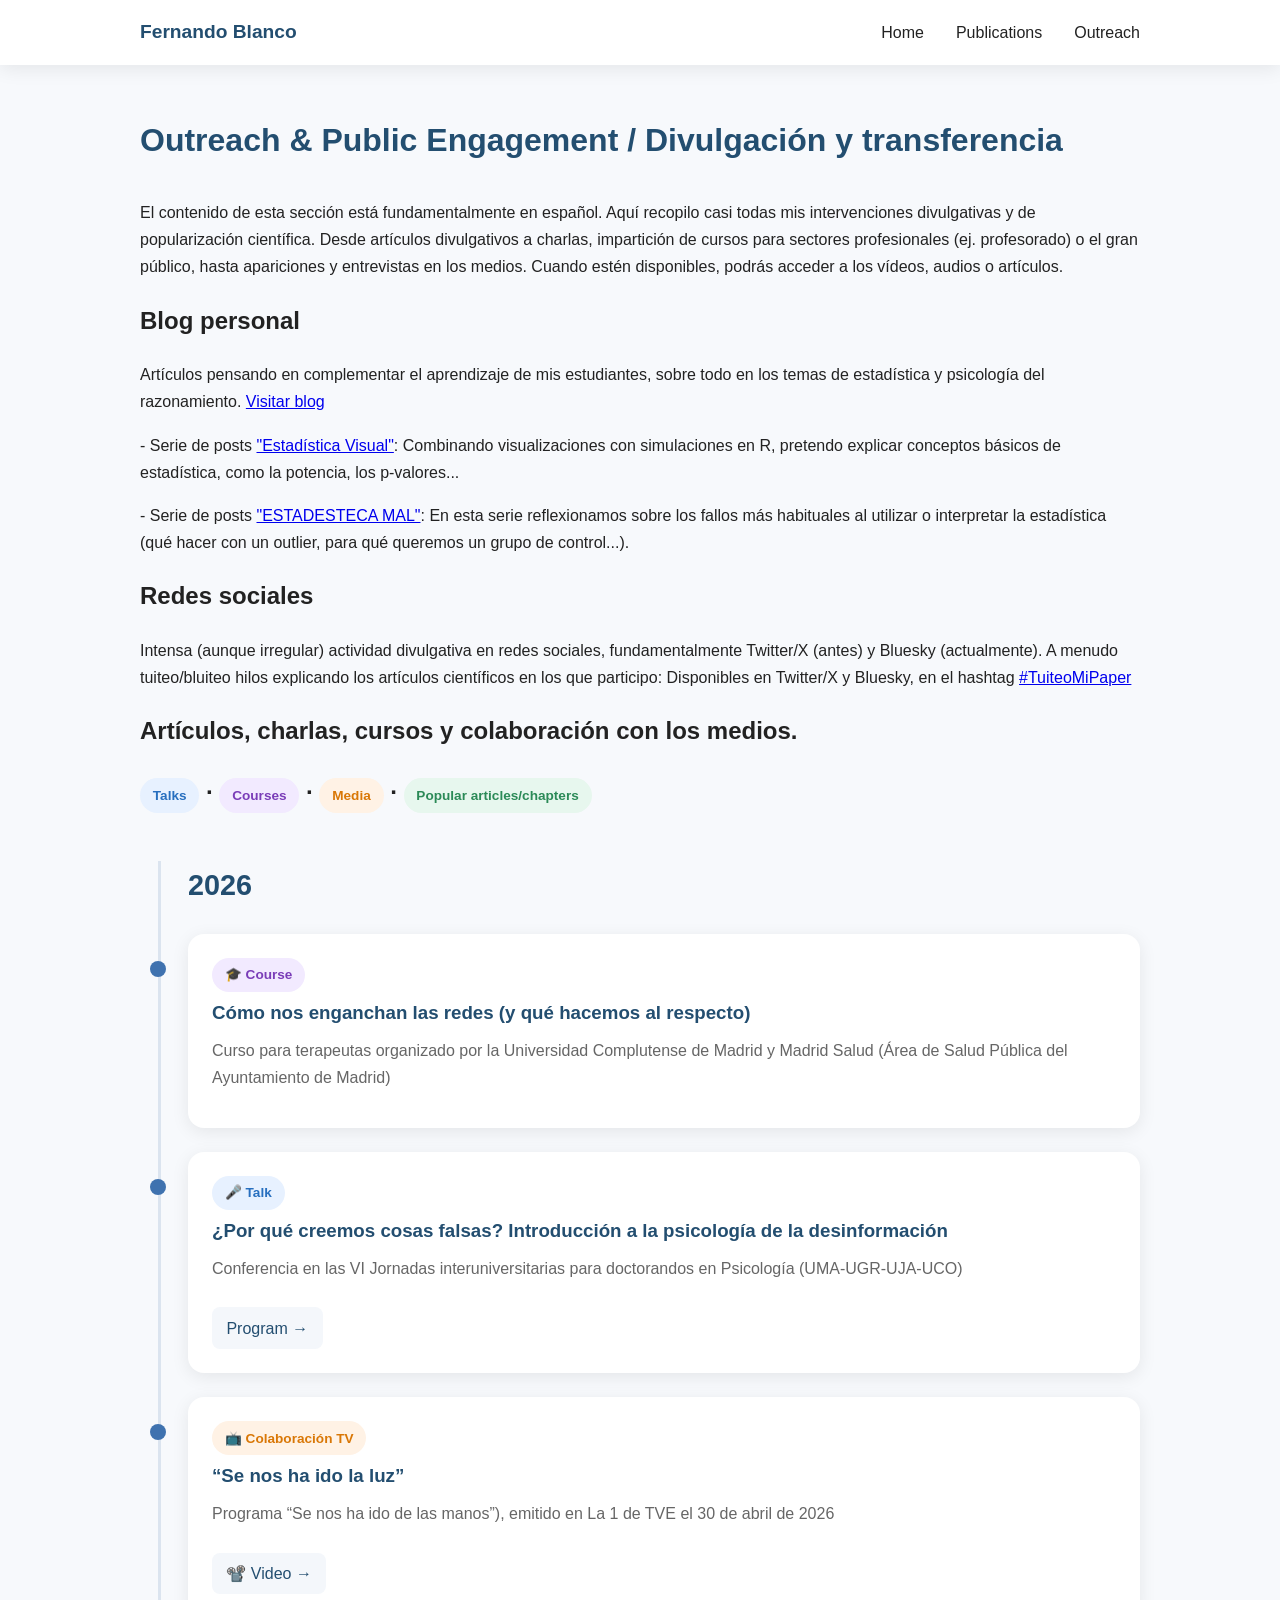
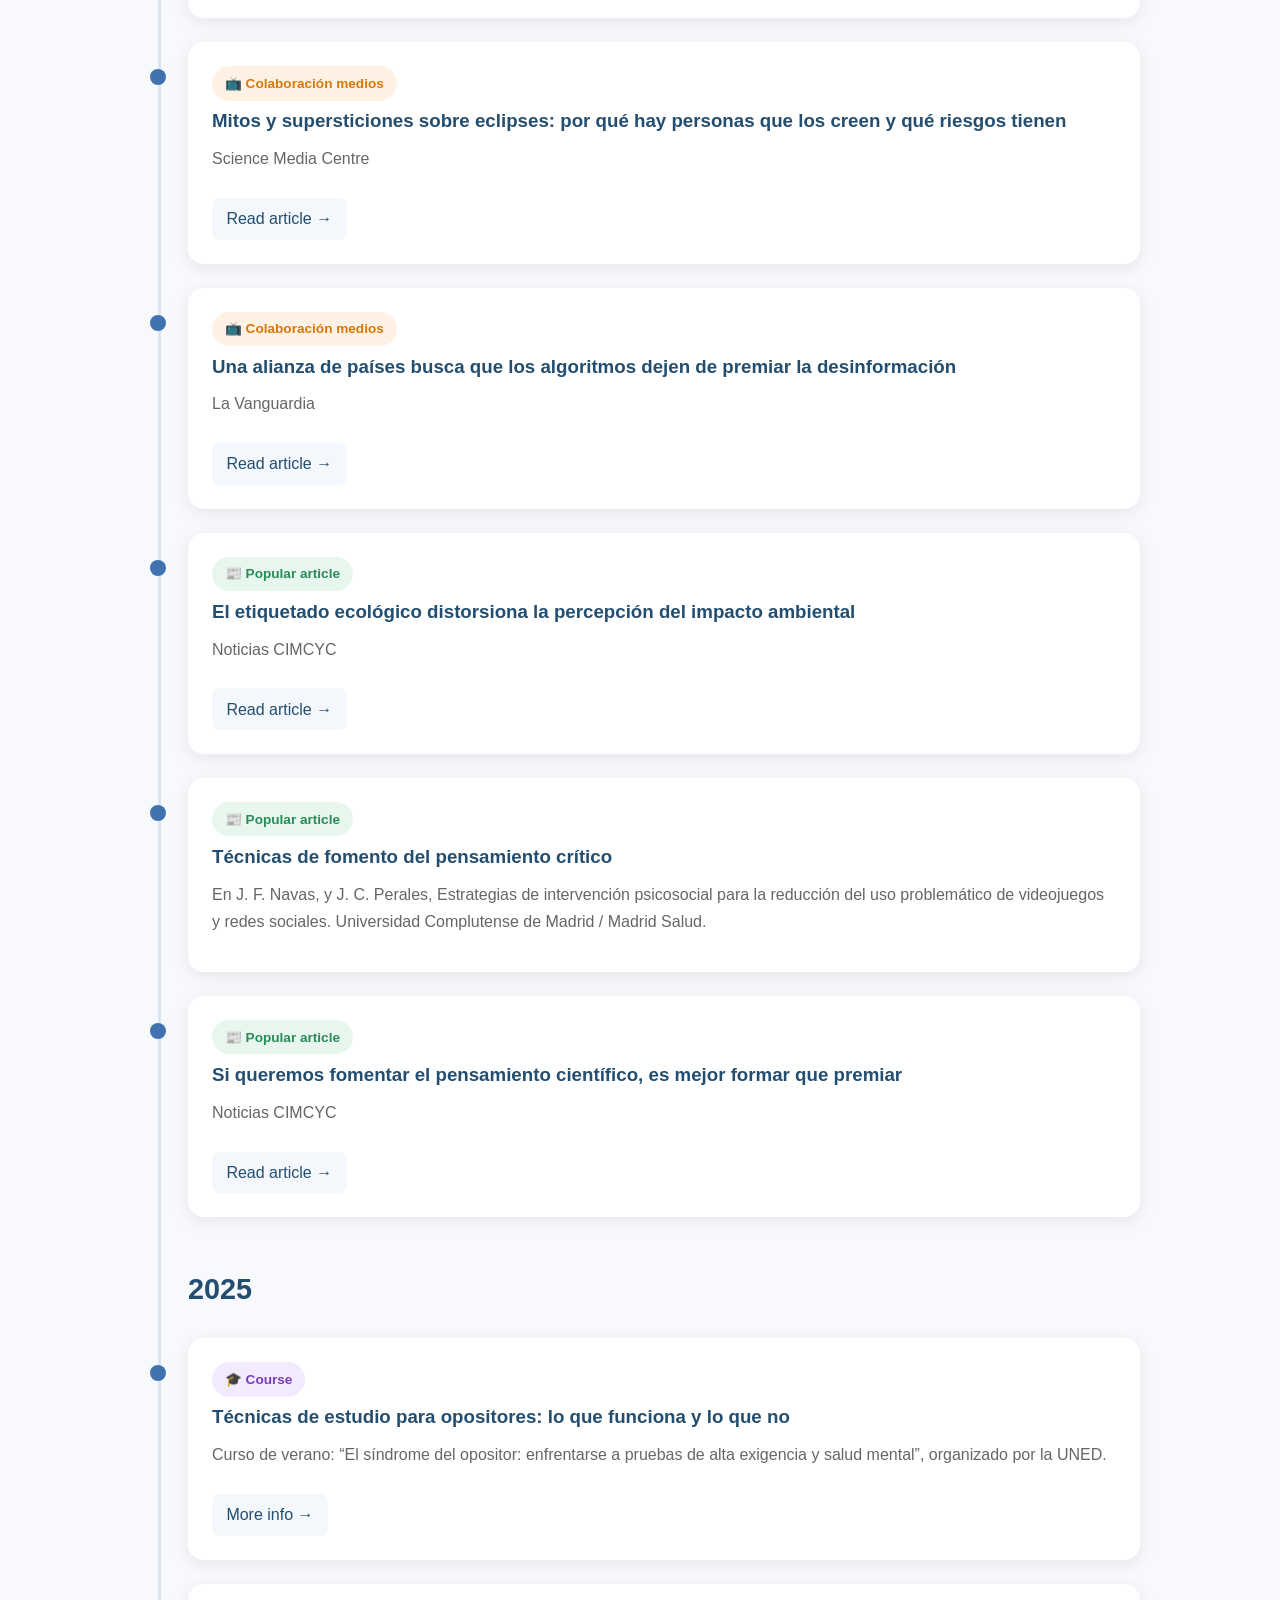
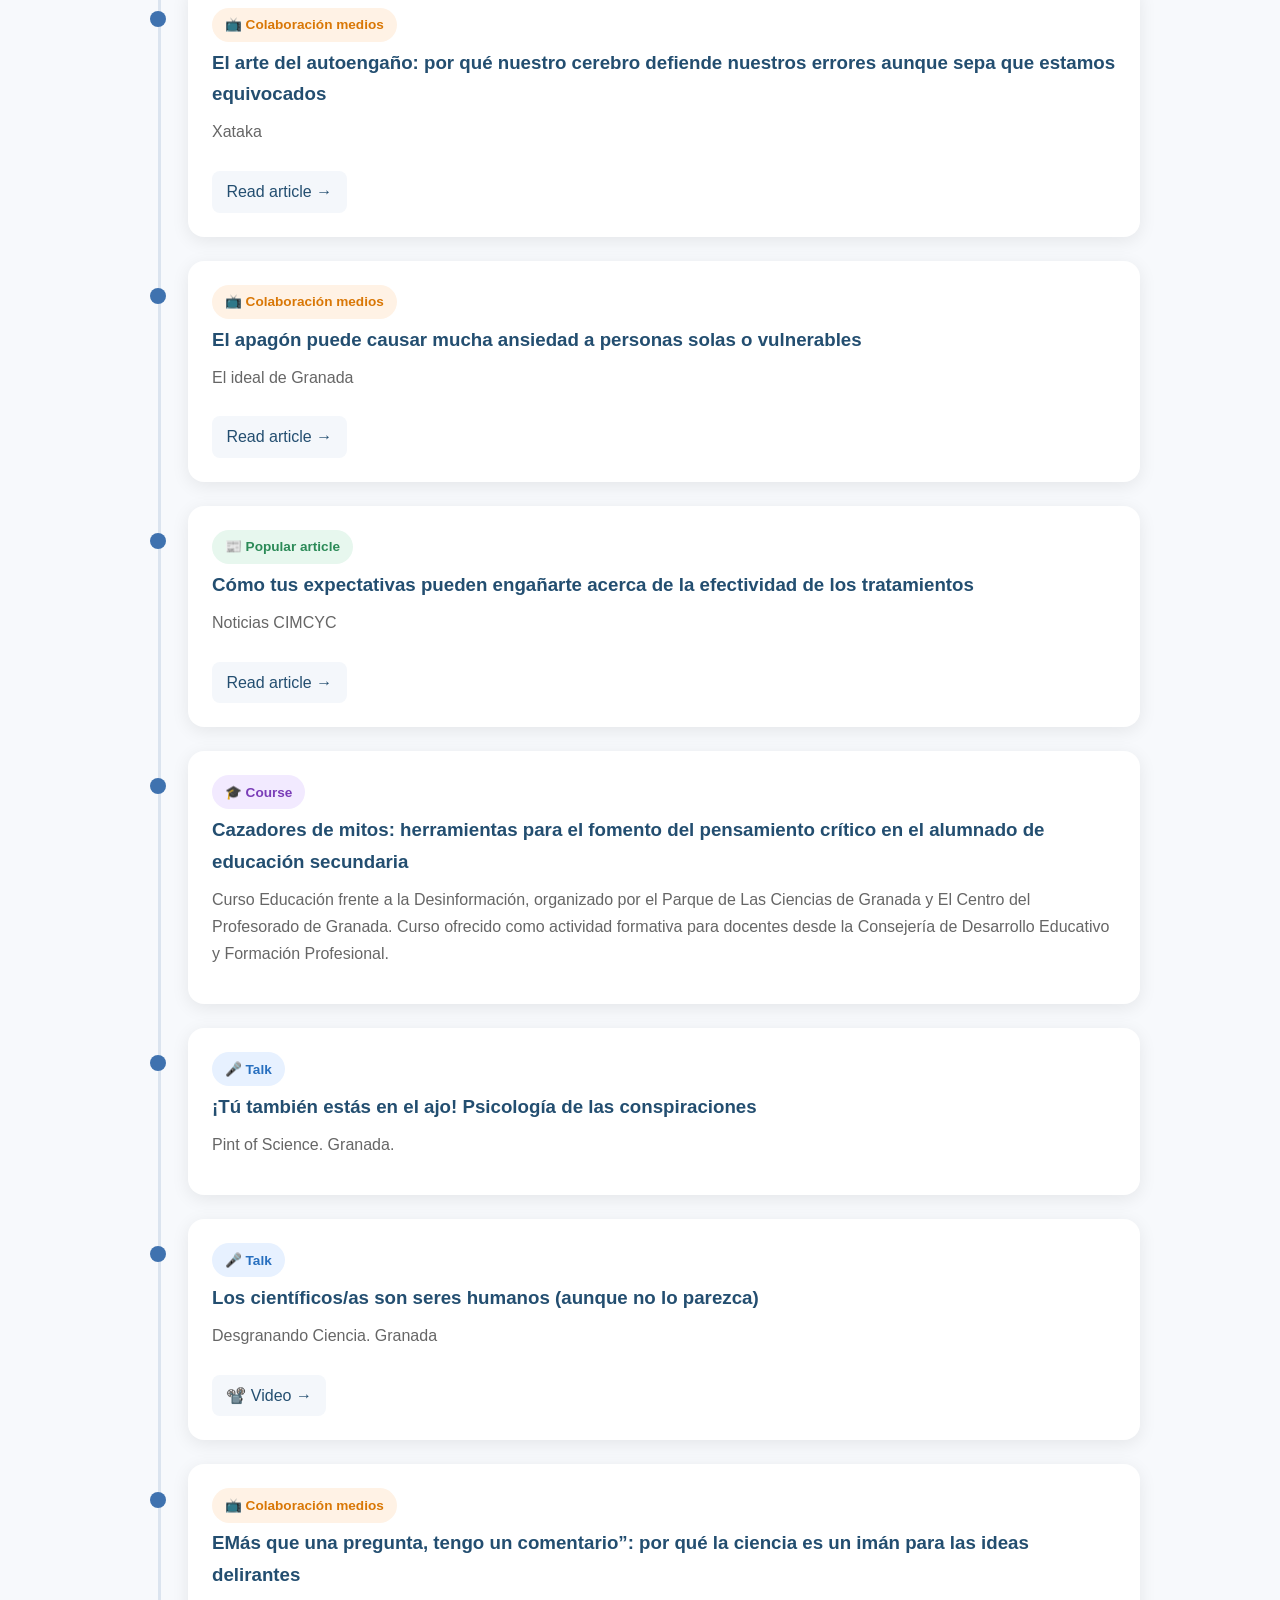
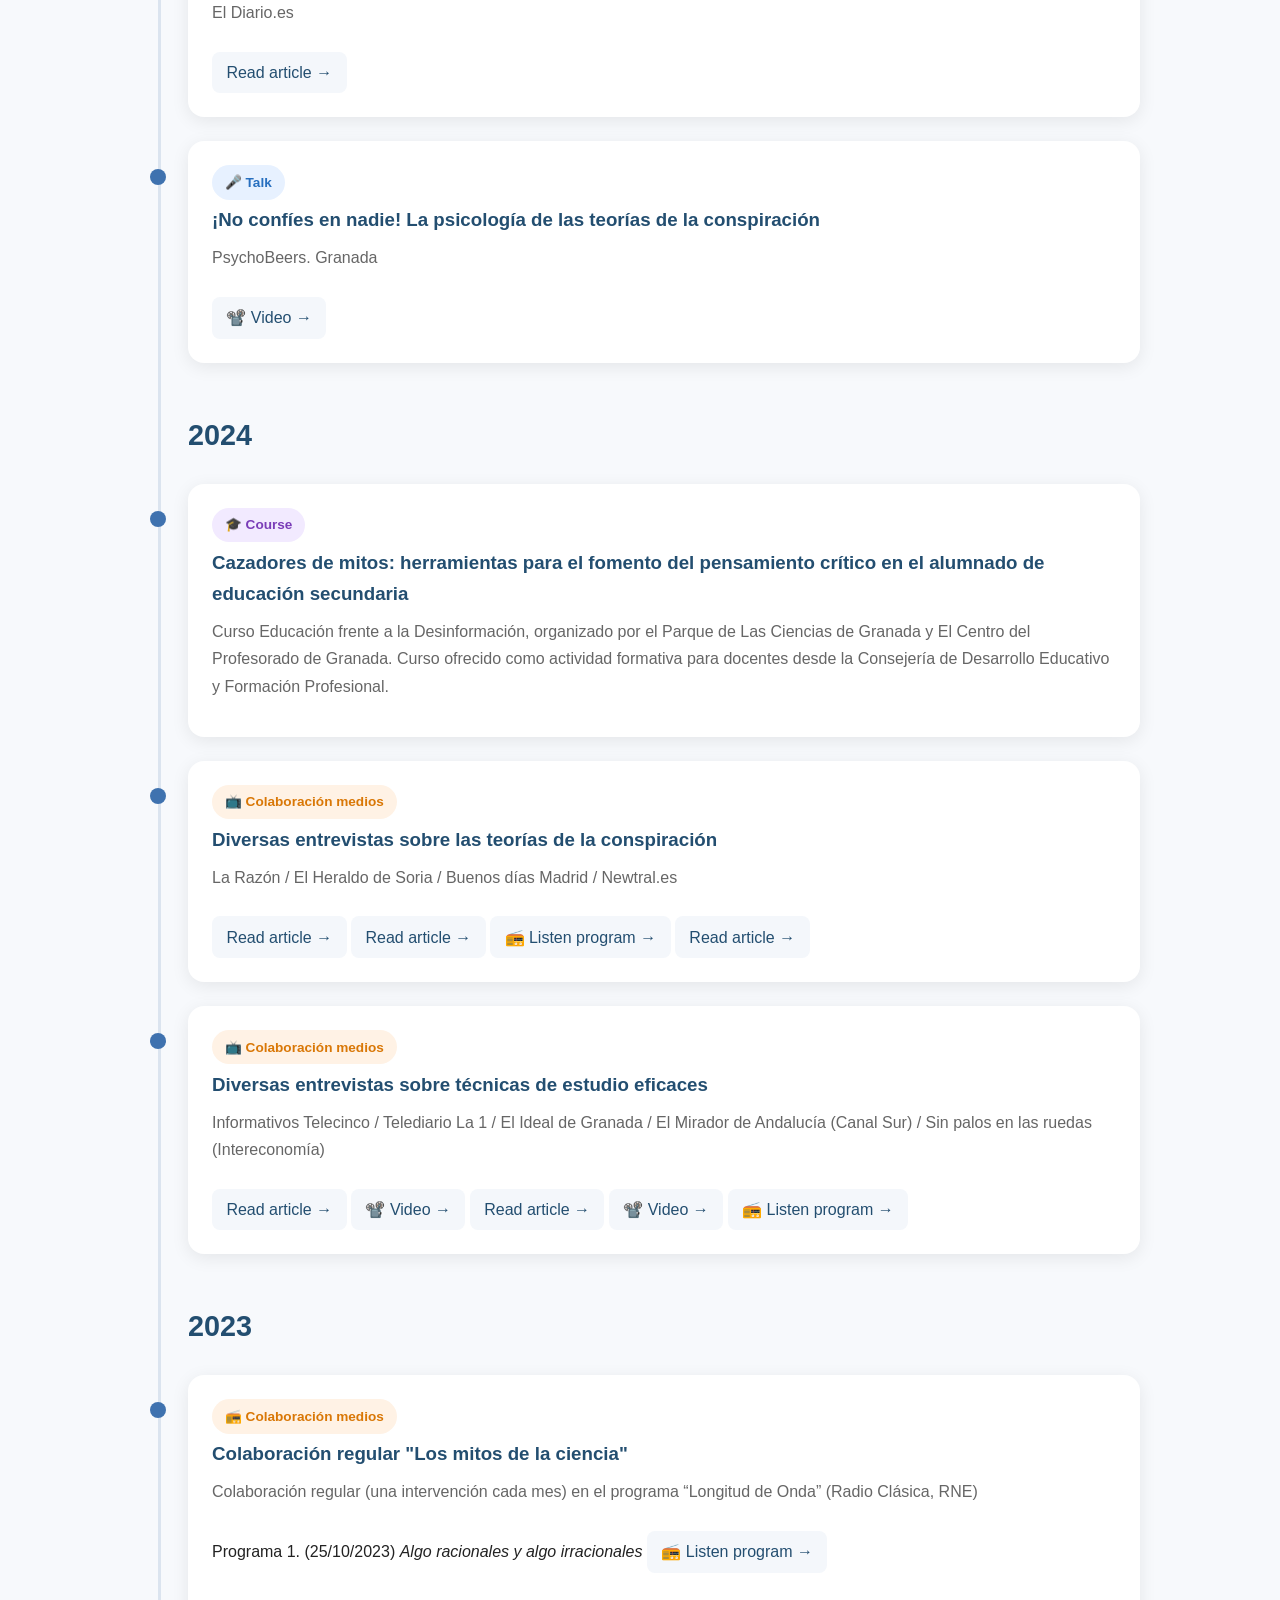
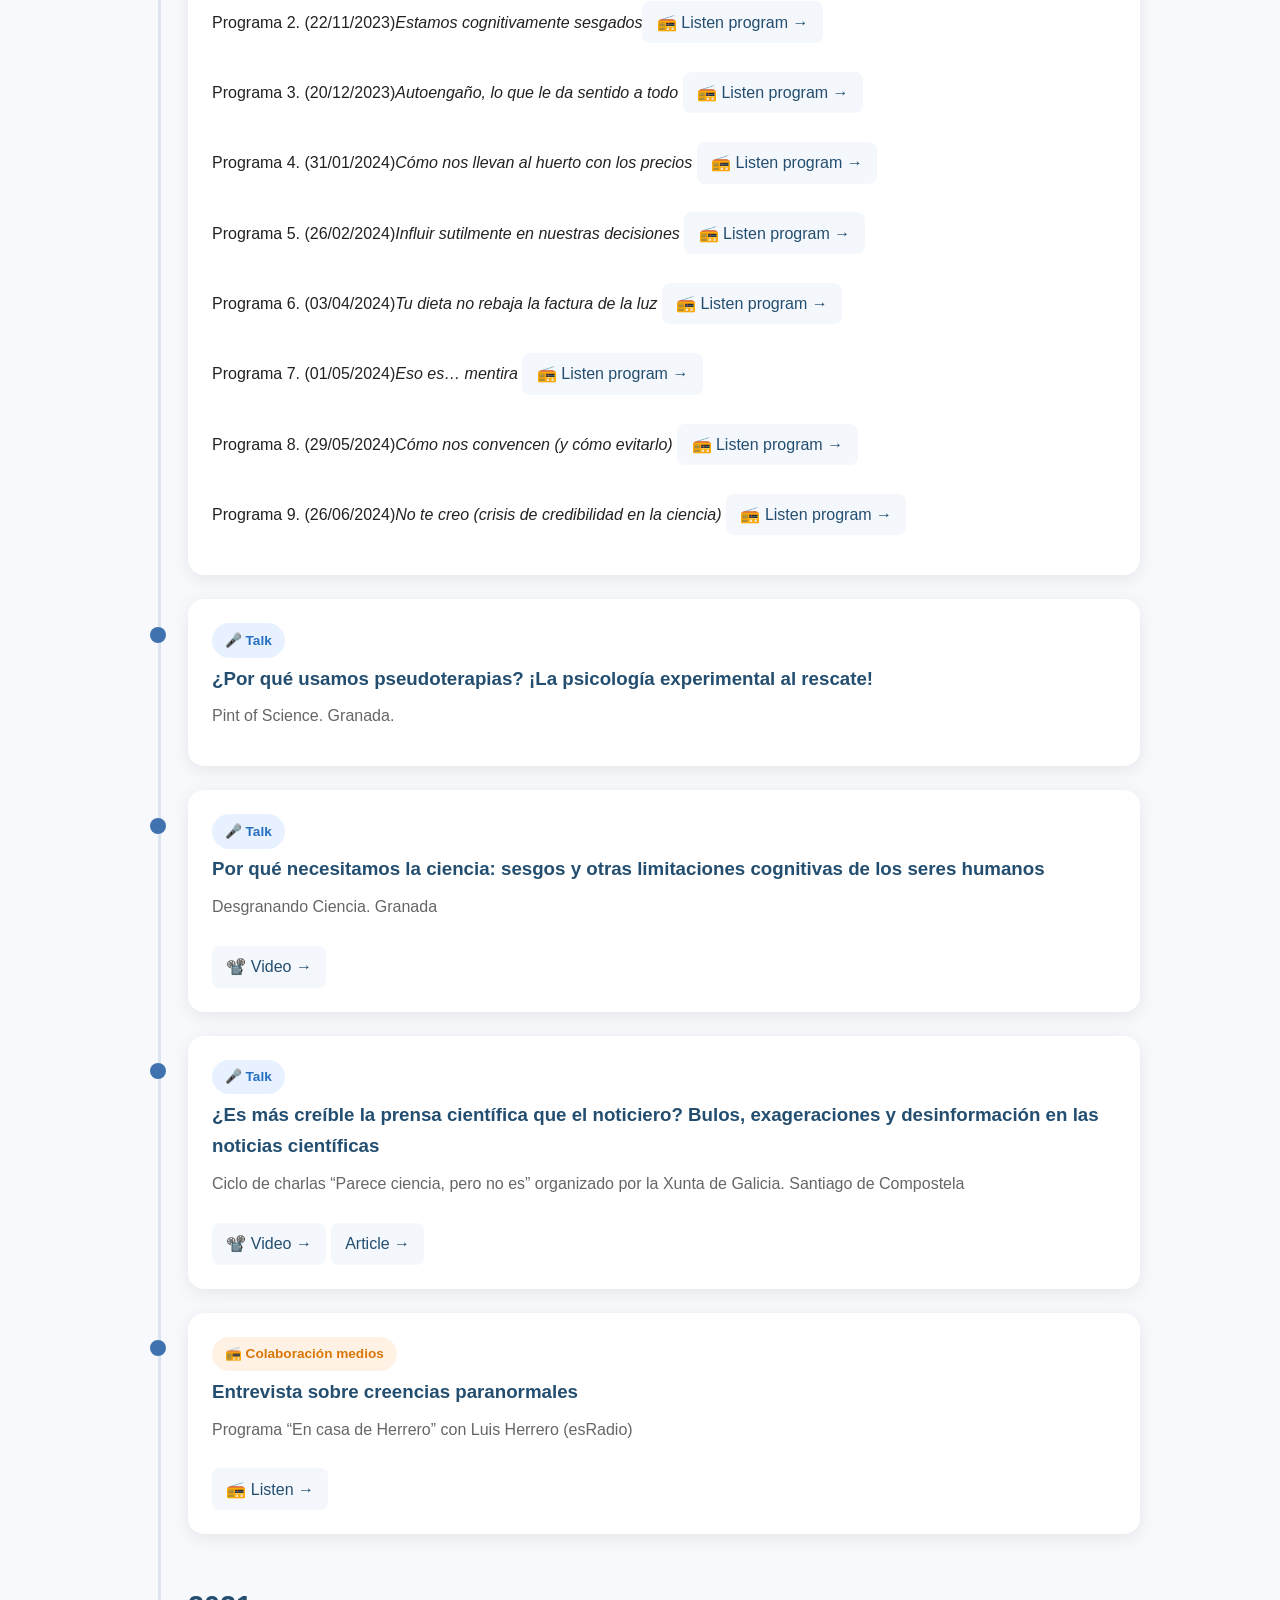
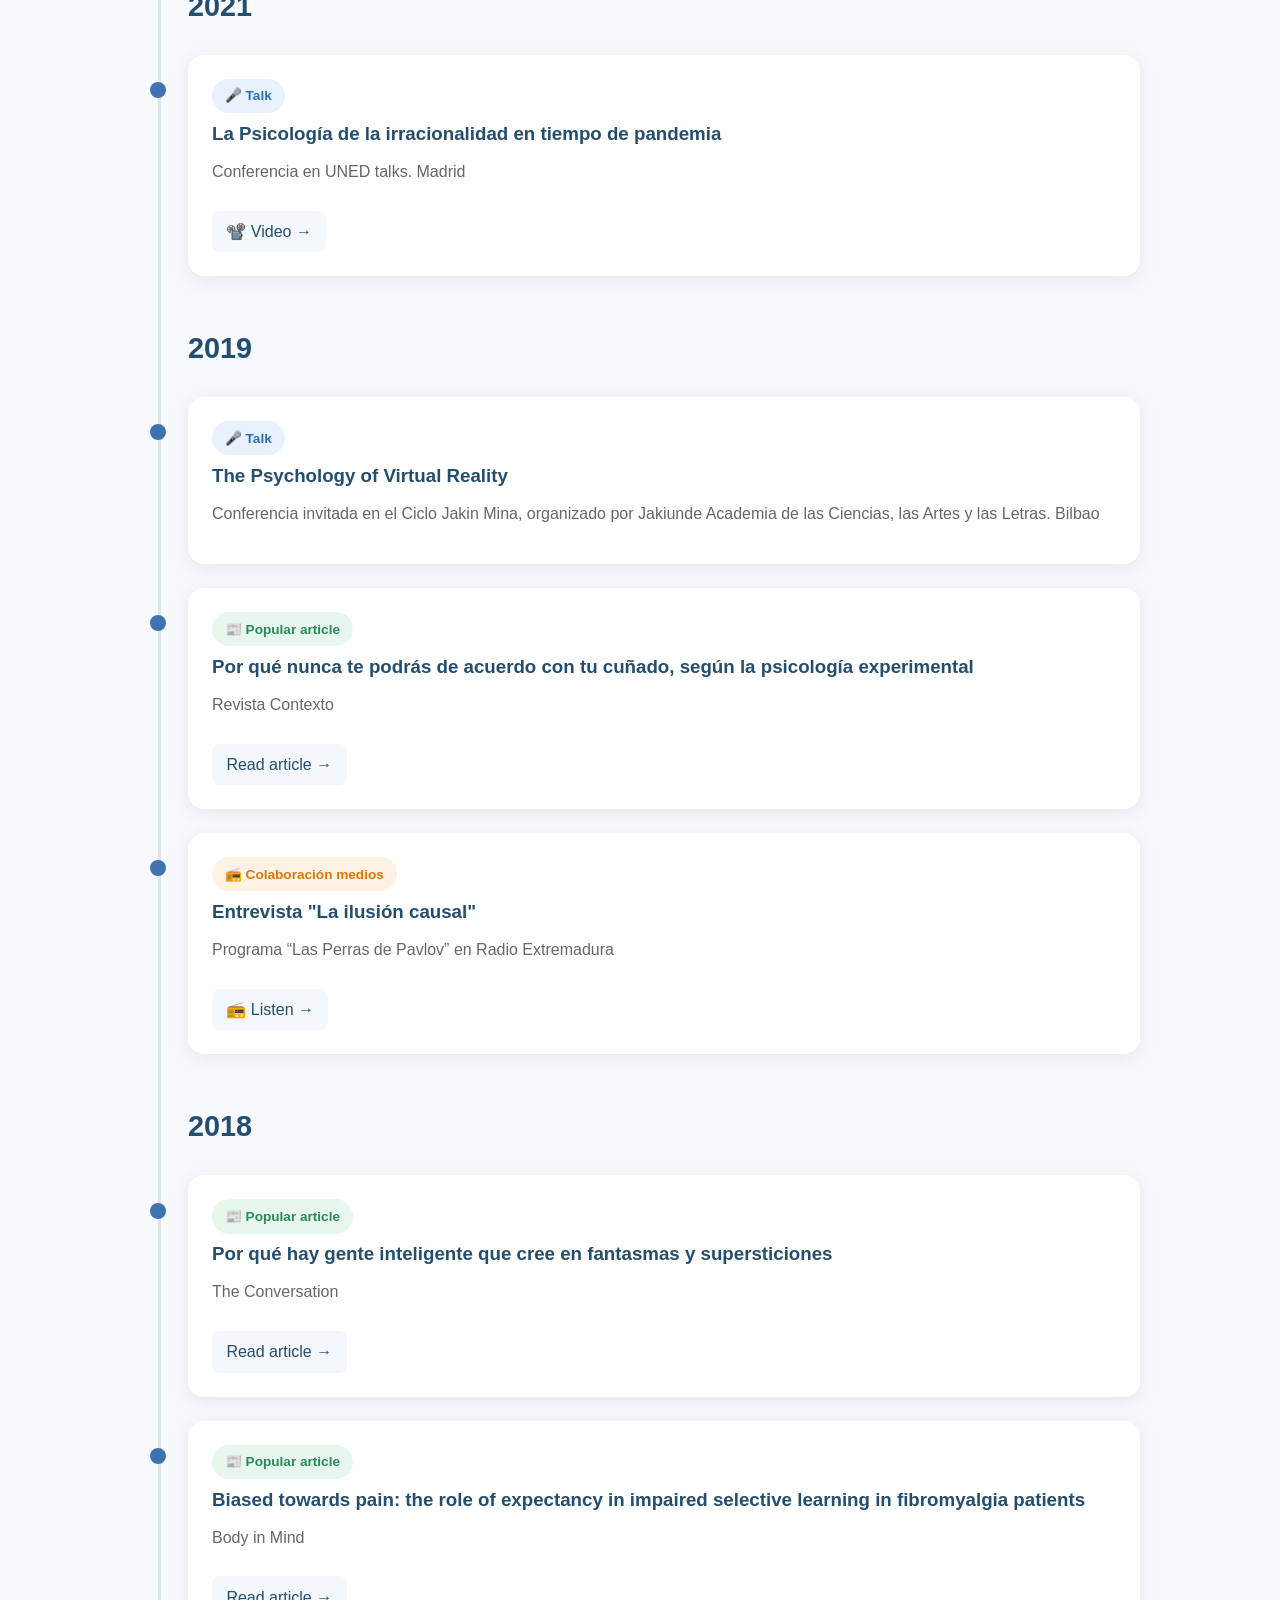
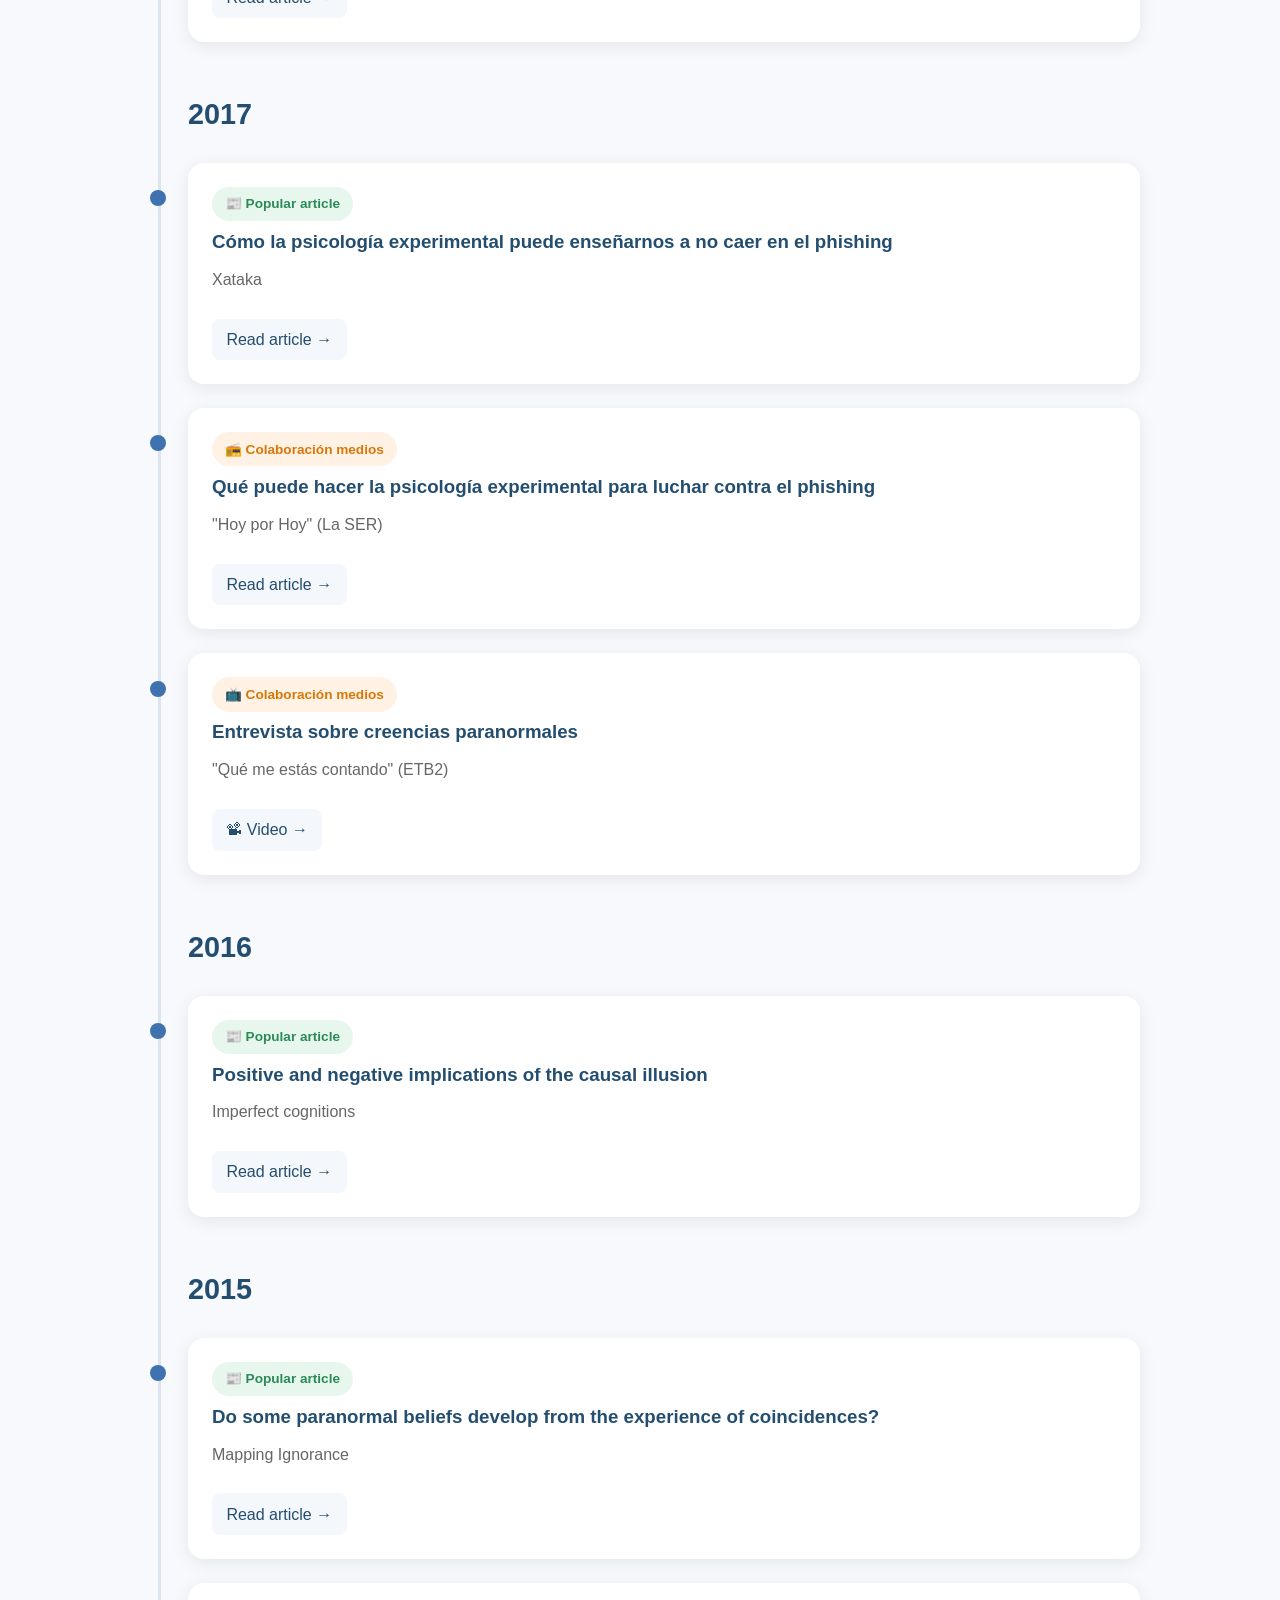
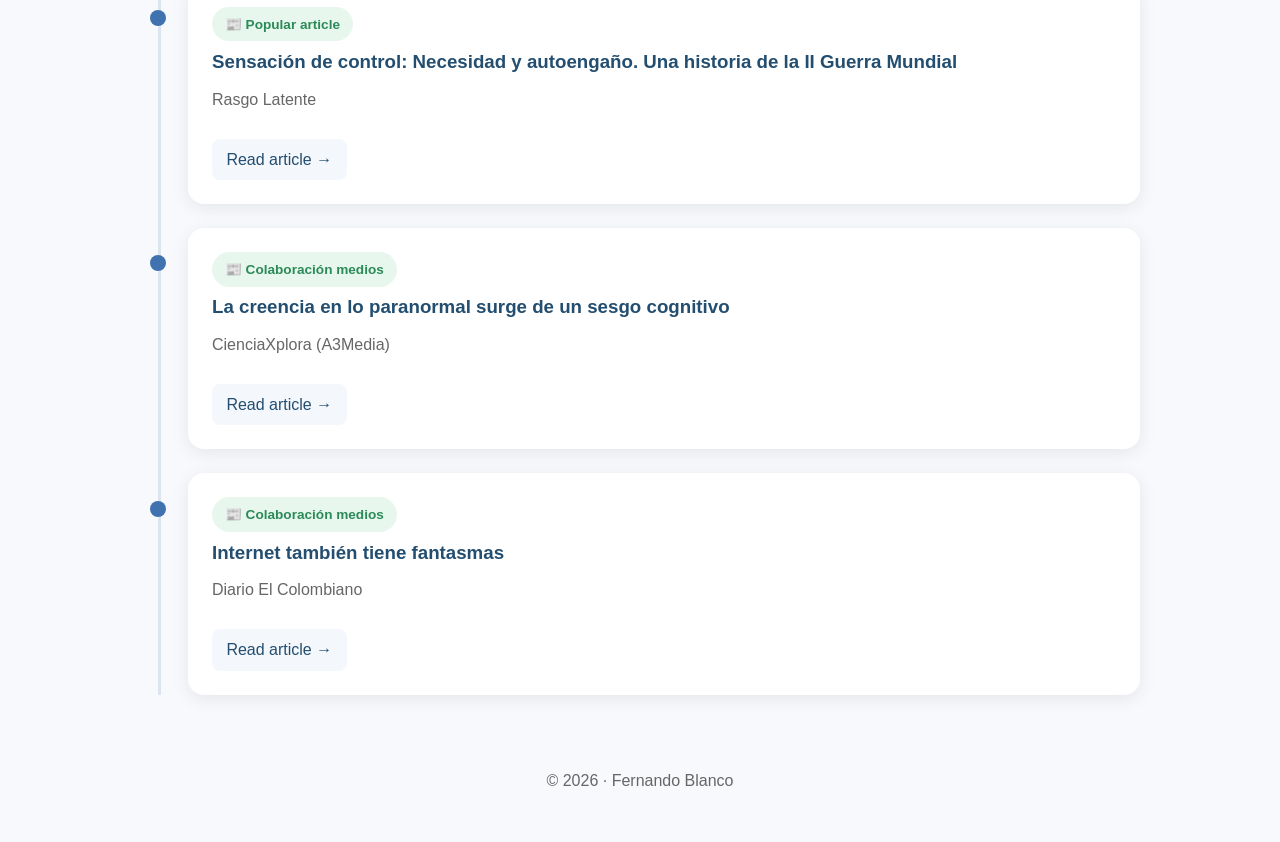
==== outreach.html @ 44cb94f0 "Update outreach.html" ====
<!DOCTYPE html>
<html lang="en">
<head>
  <meta charset="UTF-8">
  <meta name="viewport" content="width=device-width, initial-scale=1">
  <title>Outreach</title>
  <link rel="stylesheet" href="styles.css">
</head>
<body>

<header>
  <div class="container">
    <nav>
      <div class="logo">Fernando Blanco</div>

      <div class="menu">
        <a href="index.html">Home</a>
        <a href="publications.html">Publications</a>
        <a href="outreach.html">Outreach</a>
      </div>
    </nav>
  </div>
</header>

<main class="container">

  <h1 class="section-title">
    Outreach & Public Engagement / Divulgación y transferencia
  </h1>
 <p>
	El contenido de esta sección está fundamentalmente en español. Aquí recopilo casi todas mis intervenciones divulgativas y de popularización científica. Desde artículos divulgativos a charlas, impartición de cursos para sectores profesionales (ej. profesorado) o el gran público, hasta apariciones y entrevistas en los medios. Cuando estén disponibles, podrás acceder a los vídeos, audios o artículos.  
 </p>
 
 <h2>
	Blog personal
 </h2>
<p> Artículos pensando en complementar el aprendizaje de mis estudiantes, sobre todo en los temas de estadística y psicología del razonamiento. <a href= "https://fernandoblancopsy.com/blog/">Visitar blog</a></p>
<p>
- Serie de posts <a href="https://fernandoblancopsy.com/category/estadistica-visual/">"Estadística Visual"</a>: Combinando visualizaciones con simulaciones en R, pretendo explicar conceptos básicos de estadística, como la potencia, los p-valores...</p>
<p>
- Serie de posts <a href="https://fernandoblancopsy.com/category/estadistica-mal/">"ESTADESTECA MAL"</a>: En esta serie reflexionamos sobre los fallos más habituales al utilizar o interpretar la estadística (qué hacer con un outlier, para qué queremos un grupo de control...). 
</p>
 
 <h2>
	Redes sociales
 </h2>
<p> Intensa (aunque irregular) actividad divulgativa en redes sociales, fundamentalmente Twitter/X (antes) y Bluesky (actualmente). A menudo tuiteo/bluiteo hilos explicando los artículos científicos en los que participo: Disponibles en Twitter/X y Bluesky, en el hashtag <a href="https://twitter.com/search?q=%23TuiteoMiPaper%20fbpsy&src=typd">#TuiteoMiPaper</a>
</p> 
 
  <h2>
	Artículos, charlas, cursos y colaboración con los medios.
 </h2>
 
 <h2><span class="type-badge talk">Talks</span> · <span class="type-badge course">Courses</span> · <span class="type-badge media">Media</span> · <span class="type-badge article">Popular articles/chapters</span></h2>
 
<div class="timeline">

<!-- 	🎤 Talks → azul 🎓 Courses → morado 📰 Articles → verde 📺 TV → rojo 📻 Radio/Podcast → naranja-->

<!-- ====================== --> <!-- 2026 --> <!-- ====================== --> 
<h2 class="timeline-year">2026</h2> 
<article class="timeline-item"> 
	<span class="type-badge course"> 🎓 Course </span> 
	<h3> Cómo nos enganchan las redes (y qué hacemos al respecto)</h3> 
	<p class="timeline-meta"> Curso para terapeutas organizado por la Universidad Complutense de Madrid y Madrid Salud (Área de Salud Pública del Ayuntamiento de Madrid) </p> 
	<!-- <p> Short optional description. </p>  -->
	<!-- <a href="#" target="_blank"> Watch video → </a>  -->
</article> 

<article class="timeline-item"> 
	<span class="type-badge talk"> 🎤 Talk </span> 
	<h3> ¿Por qué creemos cosas falsas? Introducción a la psicología de la desinformación</h3> 
	<p class="timeline-meta"> Conferencia en las VI Jornadas interuniversitarias para doctorandos en Psicología (UMA-UGR-UJA-UCO)</p> 
	<!-- <p> Short optional description. </p>  -->
	<a href="https://eventos.uma.es/154200/detail/vi-jornadas-interuniversitarias-de-estudiantes-de-doctorado-en-psicologia.html" target="_blank"> Program → </a> 
</article> 

<article class="timeline-item"> 
	<span class="type-badge media"> 📺 Colaboración TV </span> 
	<h3> “Se nos ha ido la luz”</h3> 
	<p class="timeline-meta"> Programa “Se nos ha ido de las manos”), emitido en La 1 de TVE el 30 de abril de 2026</p> 
	<!-- <p> Short optional description. </p>  -->
	<a href="https://play.rtve.es/v/17047417" target="_blank"> 📽️ Video → </a> 
</article> 

<article class="timeline-item"> 
	<span class="type-badge media"> 📺 Colaboración medios </span> 
	<h3> Mitos y supersticiones sobre eclipses: por qué hay personas que los creen y qué riesgos tienen</h3> 
	<p class="timeline-meta"> Science Media Centre</p> 
	<!-- <p> Short optional description. </p>  -->
	<a href="https://sciencemediacentre.es/mitos-y-supersticiones-sobre-eclipses-por-que-hay-personas-que-los-creen-y-que-riesgos-tienen" target="_blank"> Read article → </a> 
</article> 

<article class="timeline-item"> 
	<span class="type-badge media"> 📺 Colaboración medios </span> 
	<h3> Una alianza de países busca que los algoritmos dejen de premiar la desinformación</h3> 
	<p class="timeline-meta"> La Vanguardia</p> 
	<!-- <p> Short optional description. </p>  -->
	<a href="https://www.lavanguardia.com/natural/cambio-climatico/20251116/11265779/alianza-paises-busca-algoritmos-dejen-premiar-desinformacion.html" target="_blank"> Read article → </a> 
</article> 

<article class="timeline-item"> 
	<span class="type-badge article"> 📰 Popular article </span> 
	<h3> El etiquetado ecológico distorsiona la percepción del impacto ambiental </h3> 
	<p class="timeline-meta"> Noticias CIMCYC </p> 
	<a href="https://cimcyc.ugr.es/informacion/noticias/etiquetado-ecologico-percepcion" target="_blank"> Read article → </a> 
</article>

<article class="timeline-item"> 
	<span class="type-badge article"> 📰 Popular article </span> 
	<h3> Técnicas de fomento del pensamiento crítico </h3> 
	<p class="timeline-meta"> En J. F. Navas, y J. C. Perales, Estrategias de intervención psicosocial para la reducción del uso problemático de videojuegos y redes sociales. Universidad Complutense de Madrid / Madrid Salud. </p> 
<!-- 	<a href="https://cimcyc.ugr.es/informacion/noticias/etiquetado-ecologico-percepcion" target="_blank"> Read article → </a> -->
</article>

<article class="timeline-item"> 
	<span class="type-badge article"> 📰 Popular article </span> 
	<h3> Si queremos fomentar el pensamiento científico, es mejor formar que premiar </h3> 
	<p class="timeline-meta"> Noticias CIMCYC </p> 
	<a href="https://cimcyc.ugr.es/informacion/noticias/pensamiento-cientifico" target="_blank"> Read article → </a> 
</article>

<h2 class="timeline-year">2025</h2> 
<article class="timeline-item"> 
	<span class="type-badge course"> 🎓 Course </span> 
	<h3> Técnicas de estudio para opositores: lo que funciona y lo que no</h3> 
	<p class="timeline-meta"> Curso de verano: “El síndrome del opositor: enfrentarse a pruebas de alta exigencia y salud mental”, organizado por la UNED.  </p> 
	<a href="https://extension.uned.es/actividad/idactividad/44017" target="_blank"> More info → </a> 
</article>

<article class="timeline-item"> 
	<span class="type-badge media"> 📺 Colaboración medios </span> 
	<h3> El arte del autoengaño: por qué nuestro cerebro defiende nuestros errores aunque sepa que estamos equivocados</h3> 
	<p class="timeline-meta"> Xataka</p> 
	<!-- <p> Short optional description. </p>  -->
	<a href="https://www.xataka.com/investigacion/arte-autoengano-que-nuestro-cerebro-defiende-nuestros-errores-sepa-que-estamos-equivocados" target="_blank"> Read article → </a> 
</article> 

<article class="timeline-item"> 
	<span class="type-badge media"> 📺 Colaboración medios </span> 
	<h3> El apagón puede causar mucha ansiedad a personas solas o vulnerables</h3> 
	<p class="timeline-meta"> El ideal de Granada</p> 
	<!-- <p> Short optional description. </p>  -->
	<a href="https://www.ideal.es/granada/apagon-puede-causar-ansiedad-personas-solas-vulnerables-20250430000922-nt.html" target="_blank"> Read article → </a> 
</article> 

<article class="timeline-item"> 
	<span class="type-badge article"> 📰 Popular article </span> 
	<h3> Cómo tus expectativas pueden engañarte acerca de la efectividad de los tratamientos </h3> 
	<p class="timeline-meta"> Noticias CIMCYC </p> 
	<a href="https://cimcyc.ugr.es/informacion/noticias/efectividad-tratamientos-pacientes" target="_blank"> Read article → </a> 
</article>

<article class="timeline-item"> 
	<span class="type-badge course"> 🎓 Course </span> 
	<h3> Cazadores de mitos: herramientas para el fomento del pensamiento crítico en el alumnado de educación secundaria</h3> 
	<p class="timeline-meta"> Curso Educación frente a la Desinformación, organizado por el Parque de Las Ciencias de Granada y El Centro del Profesorado de Granada. Curso ofrecido como actividad formativa para docentes desde la Consejería de Desarrollo Educativo y Formación Profesional.  </p> 
	<!-- <a href="https://extension.uned.es/actividad/idactividad/44017" target="_blank"> More info → </a>  -->
</article>

<article class="timeline-item"> 
	<span class="type-badge talk"> 🎤 Talk </span> 
	<h3> ¡Tú también estás en el ajo! Psicología de las conspiraciones</h3> 
	<p class="timeline-meta"> Pint of Science. Granada.</p> 
	<!-- <p> Short optional description. </p>  -->
	<!-- <a href="" target="_blank"> Program → </a>  -->
</article> 

<article class="timeline-item"> 
	<span class="type-badge talk"> 🎤 Talk </span> 
	<h3> Los científicos/as son seres humanos (aunque no lo parezca)</h3> 
	<p class="timeline-meta"> Desgranando Ciencia. Granada</p> 
	<!-- <p> Short optional description. </p>  -->
	<a href="https://www.youtube.com/watch?v=Lcm-M-4KESU" target="_blank"> 📽️ Video → </a> 
</article> 

<article class="timeline-item"> 
	<span class="type-badge media"> 📺 Colaboración medios </span> 
	<h3> EMás que una pregunta, tengo un comentario”: por qué la ciencia es un imán para las ideas delirantes</h3> 
	<p class="timeline-meta"> El Diario.es</p> 
	<!-- <p> Short optional description. </p>  -->
	<a href="https://www.eldiario.es/sociedad/pregunta-comentario-ciencia-iman-ideas-delirantes_1_11532420.html" target="_blank"> Read article → </a> 
</article> 

<article class="timeline-item"> 
	<span class="type-badge talk"> 🎤 Talk </span> 
	<h3> ¡No confíes en nadie! La psicología de las teorías de la conspiración</h3> 
	<p class="timeline-meta"> PsychoBeers. Granada</p> 
	<!-- <p> Short optional description. </p>  -->
	<a href="https://www.youtube.com/watch?v=8oBq6ukcYxE&t=3840s" target="_blank"> 📽️ Video → </a> 
</article> 

<h2 class="timeline-year">2024</h2> 

<article class="timeline-item"> 
	<span class="type-badge course"> 🎓 Course </span> 
	<h3> Cazadores de mitos: herramientas para el fomento del pensamiento crítico en el alumnado de educación secundaria</h3> 
	<p class="timeline-meta"> Curso Educación frente a la Desinformación, organizado por el Parque de Las Ciencias de Granada y El Centro del Profesorado de Granada. Curso ofrecido como actividad formativa para docentes desde la Consejería de Desarrollo Educativo y Formación Profesional.  </p> 
	<!-- <a href="https://extension.uned.es/actividad/idactividad/44017" target="_blank"> More info → </a>  -->
</article>

<article class="timeline-item"> 
	<span class="type-badge media"> 📺 Colaboración medios </span> 
	<h3> Diversas entrevistas sobre las teorías de la conspiración</h3> 
	<p class="timeline-meta"> La Razón / El Heraldo de Soria / Buenos días Madrid / Newtral.es</p> 
	<!-- <p> Short optional description. </p>  -->
	<a href="https://www.larazon.es/castilla-y-leon/investigador-garcia-varela-desmonta-teorias-complot-generadas-eta-magnicidio-carrero-blanco-intervino-cia_2024071366926d3c301df700010d179e.html" target="_blank"> Read article → </a>
	<a href="https://www.heraldodiariodesoria.es/soria/240713/174068/miradas-academicas-teorias-complot-torno-terrorismo.html" target="_blank"> Read article → </a>
	<a href=" https://www.telemadrid.es/programas/buenos-dias-madrid-om/Buenos-Dias-Madrid-1200-1300-05062024-9-2676422339--20240605012954.html" target="_blank"> 📻 Listen program → </a>
	<a href="https://www.newtral.es/bulos-y-ansiedad-en-epoca-de-coronavirus-como-funciona-tu-mente-y-como-debes-actuar/20200312/ " target="_blank"> Read article → </a>
	
</article> 

<article class="timeline-item"> 
	<span class="type-badge media"> 📺 Colaboración medios </span> 
	<h3> Diversas entrevistas sobre técnicas de estudio eficaces</h3> 
	<p class="timeline-meta"> Informativos Telecinco / Telediario La 1 / El Ideal de Granada / El Mirador de Andalucía (Canal Sur) / Sin palos en las ruedas (Intereconomía)</p> 
	<!-- <p> Short optional description. </p>  -->
	<a href="https://www.telecinco.es/noticias/educacion/20240709/tecnicas-estudiar-funcionan-adolescentes-reeler-subrayar_18_012978293.HTML" target="_blank"> Read article → </a>
	<a href="https://www.rtve.es/play/videos/telediario-1/15-horas-09-07-24/16180038/ " target="_blank"> 📽️ Video → </a>
	<a href=" https://www.ideal.es/miugr/estudio-ugr-revela-alumnos-subrayan-releen-memorizan-20240711234609-nt.html" target="_blank"> Read article → </a>
	<a href="https://www.canalsur.es/radio/programas/el-mirador-de-andalucia/detalle/2406172.html?video=2064856" target="_blank"> 📽️ Video → </a>
	<a href="https://directo.intereconomia.com/#!!/programa/sin-palos-en-las-ruedas/" target="_blank"> 📻 Listen program → </a>
	
</article> 


<h2 class="timeline-year">2023</h2> 

<article class="timeline-item"> 
	<span class="type-badge media"> 📻 Colaboración medios </span> 
	<h3> Colaboración regular "Los mitos de la ciencia" </h3> 
	<p class="timeline-meta"> Colaboración regular (una intervención cada mes) en el programa “Longitud de Onda” (Radio Clásica, RNE)</p> 
	<!-- <p> Short optional description. </p>  -->
	<p>Programa 1.  (25/10/2023) <i>Algo racionales y algo irracionales</i>
	<a href="https://www.rtve.es/play/audios/longitud-de-onda/algo-racionales-algo-irracionales/6997319/" target="_blank"> 📻 Listen program → </a>   </p>
	<p>Programa 2. (22/11/2023)<i>Estamos cognitivamente sesgados</i><a href="https://www.rtve.es/play/audios/longitud-de-onda/221123/7016740/" target="_blank"> 📻 Listen program → </a></p>	
	<p>Programa 3. (20/12/2023)<i>Autoengaño, lo que le da sentido a todo</i>
	<a href="https://www.rtve.es/play/audios/longitud-de-onda/autoengano-da-sentido-todo-20-12-23/7040616/" target="_blank"> 📻 Listen program → </a></p>	
	<p>Programa 4. (31/01/2024)<i>Cómo nos llevan al huerto con los precios</i>
	<a href="https://www.rtve.es/play/audios/longitud-de-onda/como-llevan-huerto-precios-31-01-24/15949854/" target="_blank"> 📻 Listen program → </a></p>		
	<p>Programa 5. (26/02/2024)<i>Influir sutilmente en nuestras decisiones</i>
	<a href="https://www.rtve.es/play/audios/longitud-de-onda/influir-sutilmente-nuestras-decisiones-26-02-24/15986172/" target="_blank"> 📻 Listen program → </a></p>			
	<p>Programa 6. (03/04/2024)<i>Tu dieta no rebaja la factura de la luz</i>
	<a href="https://www.rtve.es/play/audios/longitud-de-onda/influir-sutilmente-nuestras-decisiones-26-02-24/15986172/" target="_blank"> 📻 Listen program → </a></p>		
	<p>Programa 7. (01/05/2024)<i>Eso es… mentira</i>
	<a href="https://www.rtve.es/play/audios/longitud-de-onda/eso-mentira-01-05-24/16084928/" target="_blank"> 📻 Listen program → </a>		
	<p>Programa 8. (29/05/2024)<i>Cómo nos convencen (y cómo evitarlo)</i>
	<a href="https://www.rtve.es/play/audios/longitud-de-onda/como-convencen-como-evitarlo-29-05-24/16124597/" target="_blank"> 📻 Listen program → </a></p>	
	<p>Programa 9. (26/06/2024)<i>No te creo (crisis de credibilidad en la ciencia)</i>
	<a href="https://www.rtve.es/play/audios/longitud-de-onda/no-creo-crisis-credibilidad-ciencia-26-06-24/16163234/" target="_blank"> 📻 Listen program → </a></p>	
	
</article> 

<article class="timeline-item"> 
	<span class="type-badge talk"> 🎤 Talk </span> 
	<h3> ¿Por qué usamos pseudoterapias? ¡La psicología experimental al rescate! </h3> 
	<p class="timeline-meta"> Pint of Science. Granada.</p> 
	<!-- <p> Short optional description. </p>  -->
	<!-- <a href="" target="_blank"> Program → </a>  -->
</article> 

<article class="timeline-item"> 
	<span class="type-badge talk"> 🎤 Talk </span> 
	<h3> Por qué necesitamos la ciencia: sesgos y otras limitaciones cognitivas de los seres humanos</h3> 
	<p class="timeline-meta"> Desgranando Ciencia. Granada</p> 
	<!-- <p> Short optional description. </p>  -->
	<a href="https://www.youtube.com/live/dUBtFSzGzLg?feature=shared&t=3779" target="_blank"> 📽️ Video → </a> 
</article> 

<article class="timeline-item"> 
	<span class="type-badge talk"> 🎤 Talk </span> 
	<h3> ¿Es más creíble la prensa científica que el noticiero? Bulos, exageraciones y desinformación en las noticias científicas</h3> 
	<p class="timeline-meta"> Ciclo de charlas “Parece ciencia, pero no es” organizado por la Xunta de Galicia. Santiago de Compostela</p> 
	<!-- <p> Short optional description. </p>  -->
	<a href="https://www.youtube.com/watch?v=Vvaa_aMUev4&t=780s" target="_blank"> 📽️ Video → </a> 
	<a href="https://libraria.xunta.gal/es/ciencia-parece-pero-non-e" target="_blank"> ️Article → </a> 
</article> 

<article class="timeline-item"> 
	<span class="type-badge media"> 📻 Colaboración medios </span> 
	<h3> Entrevista sobre creencias paranormales</h3> 
	<p class="timeline-meta"> Programa “En casa de Herrero” con Luis Herrero (esRadio)</p> 
	<!-- <p> Short optional description. </p>  -->
	<a href="https://esradio.libertaddigital.com/fonoteca/2022-05-05/las-noticias-de-herrero-clinica-galatea-el-unico-hospital-psiquiatrico-solo-para-medicos-en-espana-6894091.html" target="_blank"> 📻️ Listen → </a> 
</article> 


<h2 class="timeline-year">2021</h2> 
<article class="timeline-item"> 
	<span class="type-badge talk"> 🎤 Talk </span> 
	<h3> La Psicología de la irracionalidad en tiempo de pandemia</h3> 
	<p class="timeline-meta"> Conferencia en UNED talks. Madrid</p> 
	<!-- <p> Short optional description. </p>  -->
	<a href="https://canal.uned.es/video/61936f90b609230131662322" target="_blank"> 📽️ Video → </a> 
</article> 

<h2 class="timeline-year">2019</h2> 
<article class="timeline-item"> 
	<span class="type-badge talk"> 🎤 Talk </span> 
	<h3> The Psychology of Virtual Reality</h3> 
	<p class="timeline-meta"> Conferencia invitada en el Ciclo Jakin Mina, organizado por Jakiunde Academia de las Ciencias, las Artes y las Letras. Bilbao</p> 
	<!-- <p> Short optional description. </p>  -->
	<!-- <a href="https://canal.uned.es/video/61936f90b609230131662322" target="_blank"> 📽️ Video → </a> --> 
</article> 

<article class="timeline-item"> 
	<span class="type-badge article"> 📰 Popular article </span> 
	<h3> Por qué nunca te podrás de acuerdo con tu cuñado, según la psicología experimental </h3> 
	<p class="timeline-meta"> Revista Contexto </p> 
	<a href="https://ctxt.es/es/20190410/Politica/25457/Fernando-Blanco-psicologia-comunicacion-filtro-ideologico-Kahneman-Tversky-Gigerenzer.htm#.XK7v1rZMlOE.twitter" target="_blank"> Read article → </a> 
</article>

<article class="timeline-item"> 
	<span class="type-badge media"> 📻 Colaboración medios </span> 
	<h3> Entrevista "La ilusión causal"</h3> 
	<p class="timeline-meta"> Programa “Las Perras de Pavlov” en Radio Extremadura</p> 
	<!-- <p> Short optional description. </p>  -->
	<a href="http://www.canalextremadura.es/las-perras-de-pavlov/las-perras-de-pavlov-fernando-blanco-ilusion-causal-01-11-19" target="_blank"> 📻️ Listen → </a> 
</article> 


<h2 class="timeline-year">2018</h2> 
<article class="timeline-item"> 
	<span class="type-badge article"> 📰 Popular article </span> 
	<h3> Por qué hay gente inteligente que cree en fantasmas y supersticiones </h3> 
	<p class="timeline-meta"> The Conversation </p> 
	<a href="https://theconversation.com/por-que-hay-gente-inteligente-que-cree-en-fantasmas-y-supersticiones-103954" target="_blank"> Read article → </a> 
</article>
<article class="timeline-item"> 
	<span class="type-badge article"> 📰 Popular article </span> 
	<h3> Biased towards pain: the role of expectancy in impaired selective learning in fibromyalgia patients </h3> 
	<p class="timeline-meta"> Body in Mind </p> 
	<a href="https://bodyinmind.org/selective-learning-pain/" target="_blank"> Read article → </a> 
</article>

<h2 class="timeline-year">2017</h2> 
<article class="timeline-item"> 
	<span class="type-badge article"> 📰 Popular article </span> 
	<h3> Cómo la psicología experimental puede enseñarnos a no caer en el phishing </h3> 
	<p class="timeline-meta"> Xataka </p> 
	<a href="https://www.xataka.com/seguridad/como-la-psicologia-experimental-puede-ensenarnos-a-no-caer-en-el-phishing" target="_blank"> Read article → </a> 
</article>

<article class="timeline-item"> 
	<span class="type-badge media"> 📻 Colaboración medios </span> 
	<h3> Qué puede hacer la psicología experimental para luchar contra el phishing </h3> 
	<p class="timeline-meta"> "Hoy por Hoy" (La SER) </p> 
	<a href="http://play.cadenaser.com/audio/001RD010000004829270/" target="_blank"> Read article → </a> 
</article>

<article class="timeline-item"> 
	<span class="type-badge media"> 📺 Colaboración medios </span> 
	<h3> Entrevista sobre creencias paranormales </h3> 
	<p class="timeline-meta"> "Qué me estás contando" (ETB2) </p> 
	<a href="http://www.eitb.tv/es/video/que-me-estas-contando/5625/117932/08-03-2017/" target="_blank"> 📽 Video → </a> 
</article>


<h2 class="timeline-year">2016</h2> 
<article class="timeline-item"> 
	<span class="type-badge article"> 📰 Popular article </span> 
	<h3> Positive and negative implications of the causal illusion </h3> 
	<p class="timeline-meta"> Imperfect cognitions </p> 
	<a href="http://imperfectcognitions.blogspot.com.es/2016/12/positive-and-negative-implications-of.html" target="_blank"> Read article → </a> 
</article>

<h2 class="timeline-year">2015</h2> 
<article class="timeline-item"> 
	<span class="type-badge article"> 📰 Popular article </span> 
	<h3> Do some paranormal beliefs develop from the experience of coincidences? </h3> 
	<p class="timeline-meta"> Mapping Ignorance </p> 
	<a href="http://imperfectcognitions.blogspot.com.es/2016/12/positive-and-negative-implications-of.html" target="_blank"> Read article → </a> 
</article>

<article class="timeline-item"> 
	<span class="type-badge article"> 📰 Popular article </span> 
	<h3> Sensación de control: Necesidad y autoengaño. Una historia de la II Guerra Mundial </h3> 
	<p class="timeline-meta"> Rasgo Latente </p> 
	<a href="http://rasgolatente.es/sensacion-de-control-necesidad-y-autoengano-una-historia-de-la-ii-guera-mundial/" target="_blank"> Read article → </a> 
</article>

<article class="timeline-item"> 
	<span class="type-badge article"> 📰 Colaboración medios </span> 
	<h3> La creencia en lo paranormal surge de un sesgo cognitivo </h3> 
	<p class="timeline-meta"> CienciaXplora (A3Media) </p> 
	<a href="http://www.cienciaxplora.com/sinc/la-creencia-en-lo-paranormal-surge-de-un-sesgo-cognitivo_2015072000097.html" target="_blank"> Read article → </a> 
</article>

<article class="timeline-item"> 
	<span class="type-badge article"> 📰 Colaboración medios </span> 
	<h3> Internet también tiene fantasmas </h3> 
	<p class="timeline-meta"> Diario El Colombiano </p> 
	<a href="http://www.elcolombiano.com/redes-sociales/internet-tambien-tiene-fantasmas-LK2628863" target="_blank"> Read article → </a> 
</article>

</div>



</main>

<footer>
  © 2026 · Fernando Blanco
</footer>

</body>
</html>
---- styles.css ----
:root {
  --primary: #234e70;
  --secondary: #3f72af;
  --accent: #4fa3d1;
  --background: #f7f9fc;
  --card: #ffffff;
  --text: #222;
  --muted: #666;
  --shadow: 0 4px 18px rgba(0,0,0,0.08);
  --radius: 16px;
}

* {
  box-sizing: border-box;
}

body {
  margin: 0;
  font-family: "Segoe UI", Roboto, Arial, sans-serif;
  background: var(--background);
  color: var(--text);
  line-height: 1.7;
}

.container {
  width: min(1000px, 90%);
  margin: auto;
}

header {
  background: white;
  box-shadow: var(--shadow);
  position: sticky;
  top: 0;
  z-index: 100;
}

nav {
  display: flex;
  justify-content: space-between;
  align-items: center;
  padding: 1rem 0;
}

.logo {
  font-size: 1.2rem;
  font-weight: bold;
  color: var(--primary);
}

.menu {
  display: flex;
  gap: 2rem;
}

.menu a {
  text-decoration: none;
  color: var(--text);
  font-weight: 500;
}

.menu a:hover {
  color: var(--secondary);
}

.hero {
  text-align: center;
  padding: 4rem 0;
}

.photo {
  width: 180px;
  height: 180px;
  border-radius: 50%;
  object-fit: cover;
  box-shadow: var(--shadow);
  margin-bottom: 1.5rem;
}

h1 {
  margin-bottom: 0.5rem;
  color: var(--primary);
}

.summary {
  max-width: 700px;
  margin: auto;
  color: var(--muted);
  font-size: 1.1rem;
}

.socials {
  display: flex;
  justify-content: center;
  gap: 1rem;
  margin: 2rem 0;
  flex-wrap: wrap;
}

.socials a {
  transition: transform 0.2s;
}

.socials a:hover {
  transform: translateY(-3px);
}

.socials img {
  width: 40px;
  height: 40px;
}

.button {
  display: inline-block;
  padding: 0.9rem 1.4rem;
  background: var(--secondary);
  color: white;
  text-decoration: none;
  border-radius: 10px;
}

.button:hover {
  background: var(--primary);
}

.section-title {
  margin-top: 3rem;
  margin-bottom: 2rem;
  color: var(--primary);
}

.card {
  background: var(--card);
  padding: 1.5rem;
  border-radius: var(--radius);
  box-shadow: var(--shadow);
  margin-bottom: 1.5rem;
}

.pub-title {
  font-weight: bold;
  color: var(--primary);
}

.pub-details {
  color: var(--muted);
  margin-top: 0.5rem;
}

.badges {
  display: flex;
  gap: 0.6rem;
  flex-wrap: wrap;
  margin-top: 1rem;
}

.badge {
  padding: 0.35rem 0.8rem;
  border-radius: 999px;
  color: white;
  font-size: 0.85rem;
  text-decoration: none;
}

.data {
  background: #2a9d8f;
}

.materials {
  background: #457b9d;
}

.preregistered {
  background: #e76f51;
}

.outreach-grid {
  display: grid;
  gap: 1.5rem;
}

.outreach-item {
  background: white;
  border-radius: var(--radius);
  box-shadow: var(--shadow);
  padding: 1.3rem;
}

.outreach-type {
  display: inline-block;
  padding: 0.3rem 0.8rem;
  background: #eef4ff;
  border-radius: 999px;
  color: var(--secondary);
  font-size: 0.85rem;
  margin-bottom: 0.8rem;
}

.outreach-item a {
  color: var(--secondary);
  text-decoration: none;
}

.outreach-item a:hover {
  text-decoration: underline;
}

footer {
  text-align: center;
  padding: 3rem 0;
  color: var(--muted);
}

.email-contact {
  margin: 1.8rem 0;
}

.email-contact a {
  display: inline-flex;
  align-items: center;
  gap: 0.5rem;
  text-decoration: none;
  color: var(--primary);
  font-size: 1.1rem;
  font-weight: 600;
  padding: 0.8rem 1.2rem;
  background: #eef4ff;
  border-radius: 999px;
  transition: all 0.2s;
}

.email-contact a:hover {
  transform: translateY(-2px);
  box-shadow: var(--shadow);
  background: #ddeaff;
}


.postprint {
  background: #8e5ea2;
}

.year-heading {
  margin: 3rem 0 1.5rem;
  padding-bottom: 0.5rem;
  border-bottom: 2px solid #dde7f2;
  color: var(--primary);
  font-size: 1.8rem;
}

.pub-details a {
  color: inherit;
  text-decoration: none;
}

.pub-details a:hover {
  text-decoration: underline;
}

.card {
  transition:
    transform 0.2s,
    box-shadow 0.2s;
}

.card:hover {
  transform: translateY(-2px);
}


/* seccion outreach */
```css
/* ==========================
   OUTREACH PAGE
   ========================== */

.outreach-intro {
  color: var(--muted);
  font-size: 1.1rem;
  margin-bottom: 0.5rem;
}

.outreach-stats {
  color: var(--secondary);
  font-weight: 600;
  margin-bottom: 3rem;
}

.timeline {
  position: relative;
  padding-left: 3rem;
}

.timeline::before {
  content: "";
  position: absolute;
  left: 18px;
  top: 0;
  bottom: 0;
  width: 3px;
  background: #dbe4ef;
}

.timeline-year {
  margin: 3rem 0 1.5rem;
  color: var(--primary);
  font-size: 1.8rem;
}

.timeline-item {
  position: relative;
  background: white;
  border-radius: var(--radius);
  box-shadow: var(--shadow);
  padding: 1.5rem;
  margin-bottom: 1.5rem;
  transition:
    transform 0.2s,
    box-shadow 0.2s;
}

.timeline-item:hover {
  transform: translateY(-2px);
}

.timeline-item::before {
  content: "";
  position: absolute;
  left: -2.35rem;
  top: 1.7rem;
  width: 16px;
  height: 16px;
  border-radius: 50%;
  background: var(--secondary);
}

.timeline-item h3 {
  margin-top: 0.3rem;
  margin-bottom: 0.4rem;
  color: var(--primary);
}

.timeline-meta {
  color: var(--muted);
  margin-bottom: 0.8rem;
}

.timeline-item p {
  margin-top: 0.5rem;
}

.timeline-item a {
  display: inline-block;
  margin-top: 0.8rem;
  padding: 0.45rem 0.9rem;
  background: #f4f7fb;
  border-radius: 8px;
  color: var(--primary);
  text-decoration: none;
  font-weight: 500;
}

.timeline-item a:hover {
  background: #e8eef7;
}

.type-badge {
  display: inline-block;
  padding: 0.35rem 0.8rem;
  border-radius: 999px;
  font-size: 0.85rem;
  font-weight: 600;
}

.talk {
  background: #e7f1ff;
  color: #276fbf;
}

.course {
  background: #f2eaff;
  color: #7a3db8;
}

.article {
  background: #e7f7ee;
  color: #2b8a57;
}

.tv {
  background: #ffeaea;
  color: #d64545;
}

.radio {
  background: #fff2e5;
  color: #d97706;
}

.media{
	background: #fff2e5;
	color: #d97706;
	
}

/* Móvil */

@media (max-width: 700px) {

  .timeline {
    padding-left: 2rem;
  }

  .timeline::before {
    left: 10px;
	background: linear-gradient(
    to bottom,
    #3f72af,
    #7aa6d8,
    #dbe4ef
  );
  }

  .timeline-item::before {
    left: -1.55rem;
  }

}
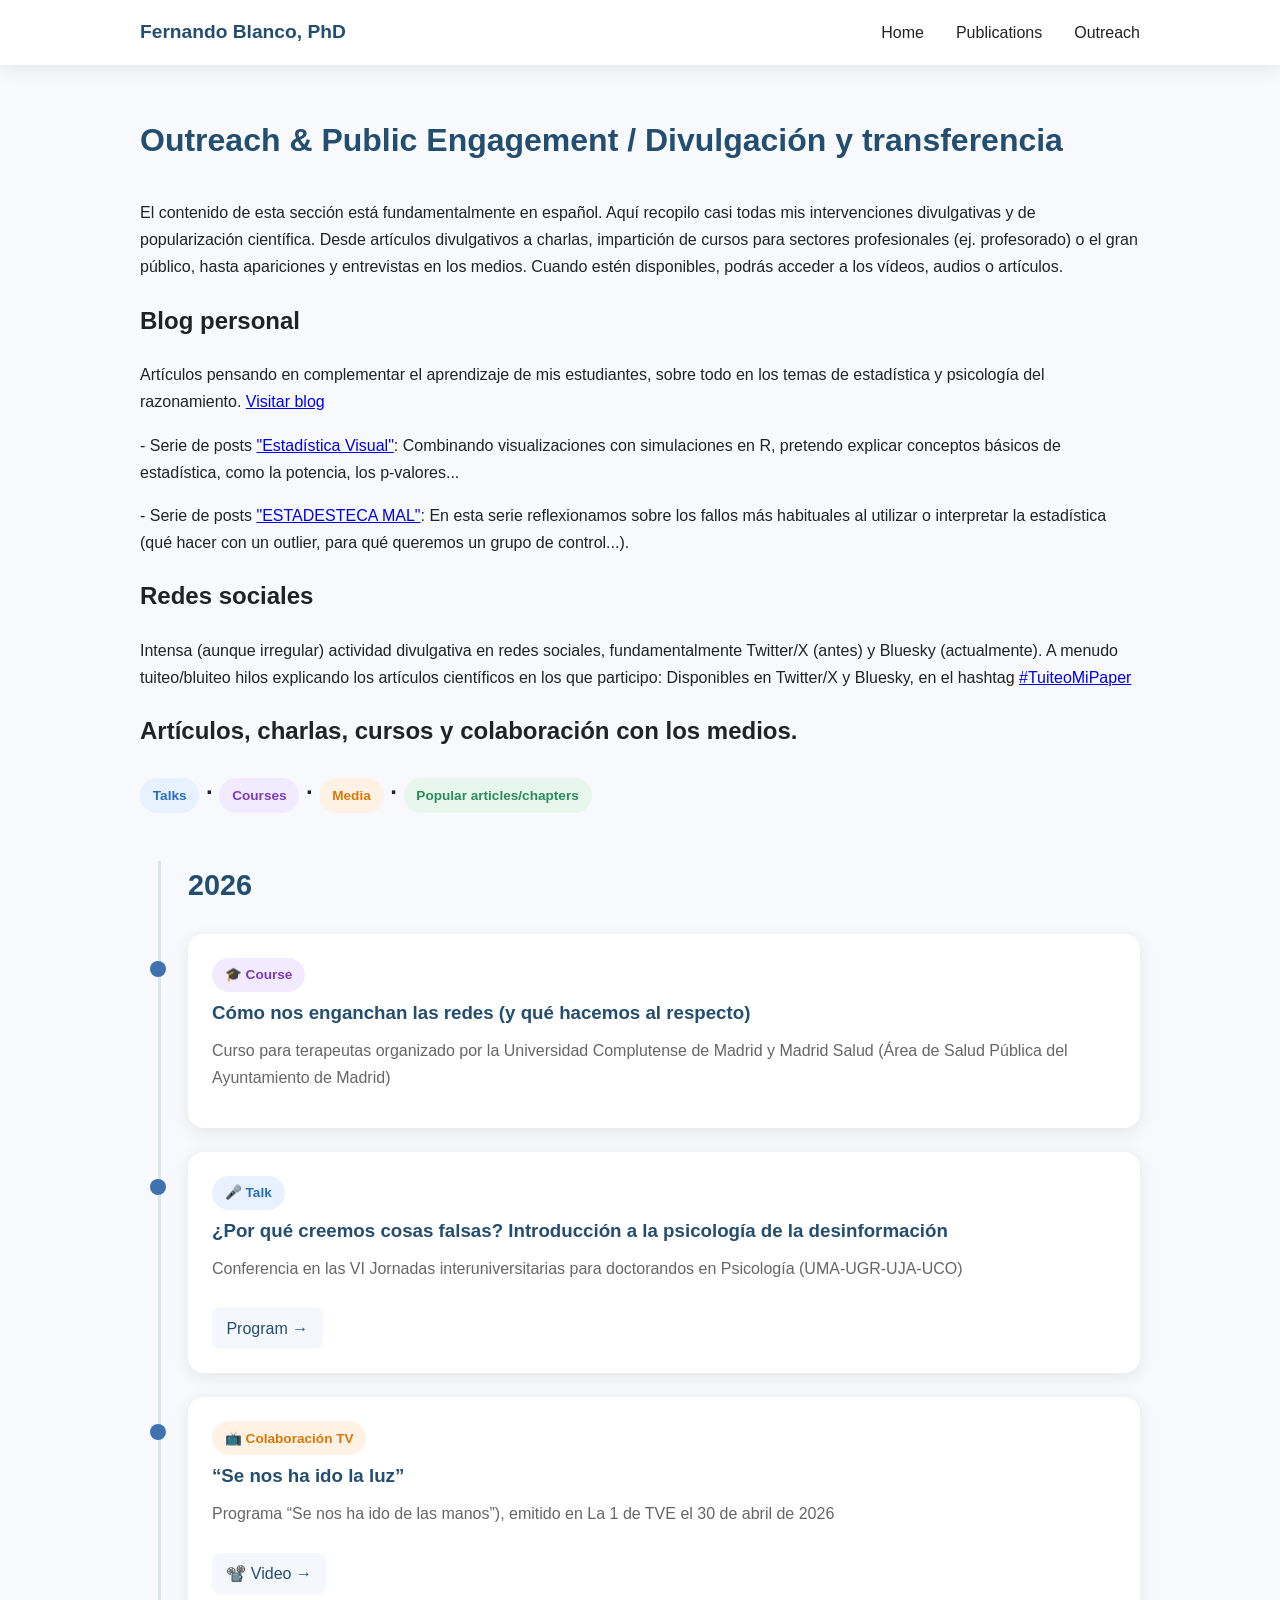
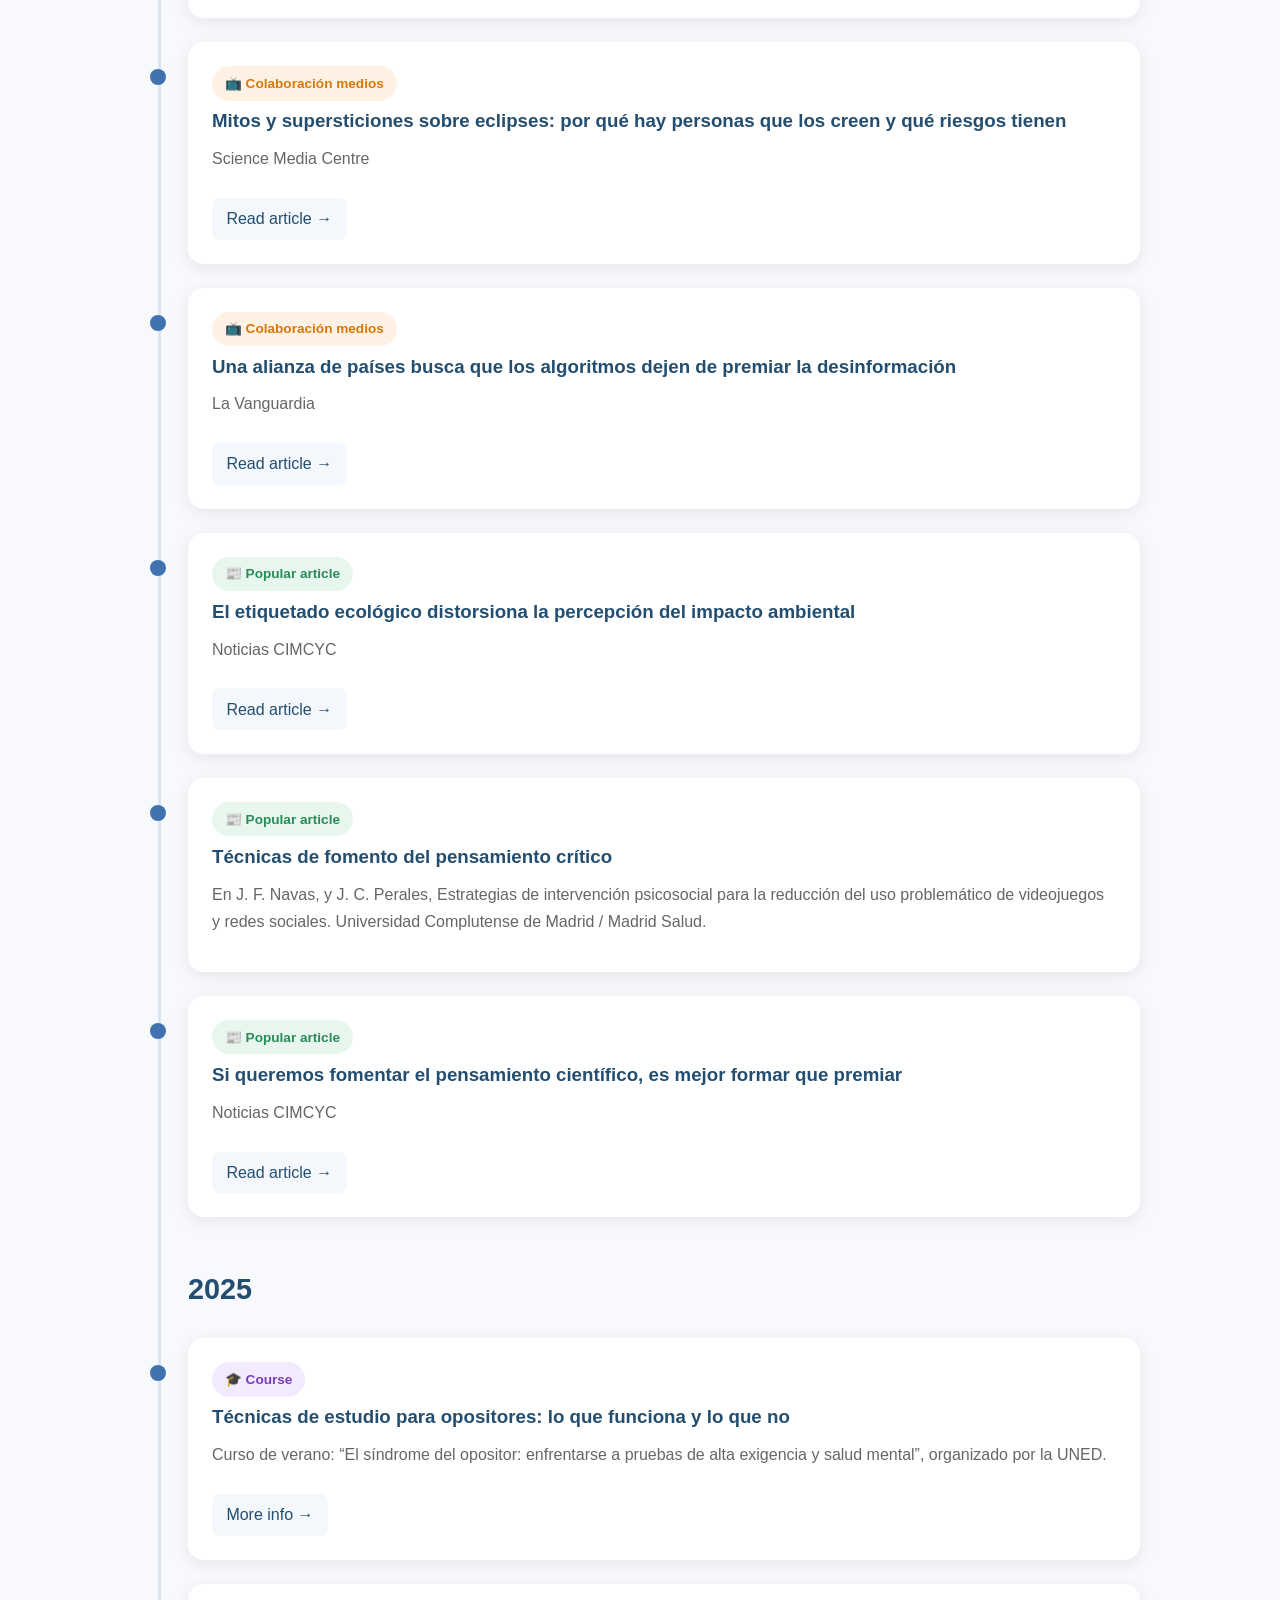
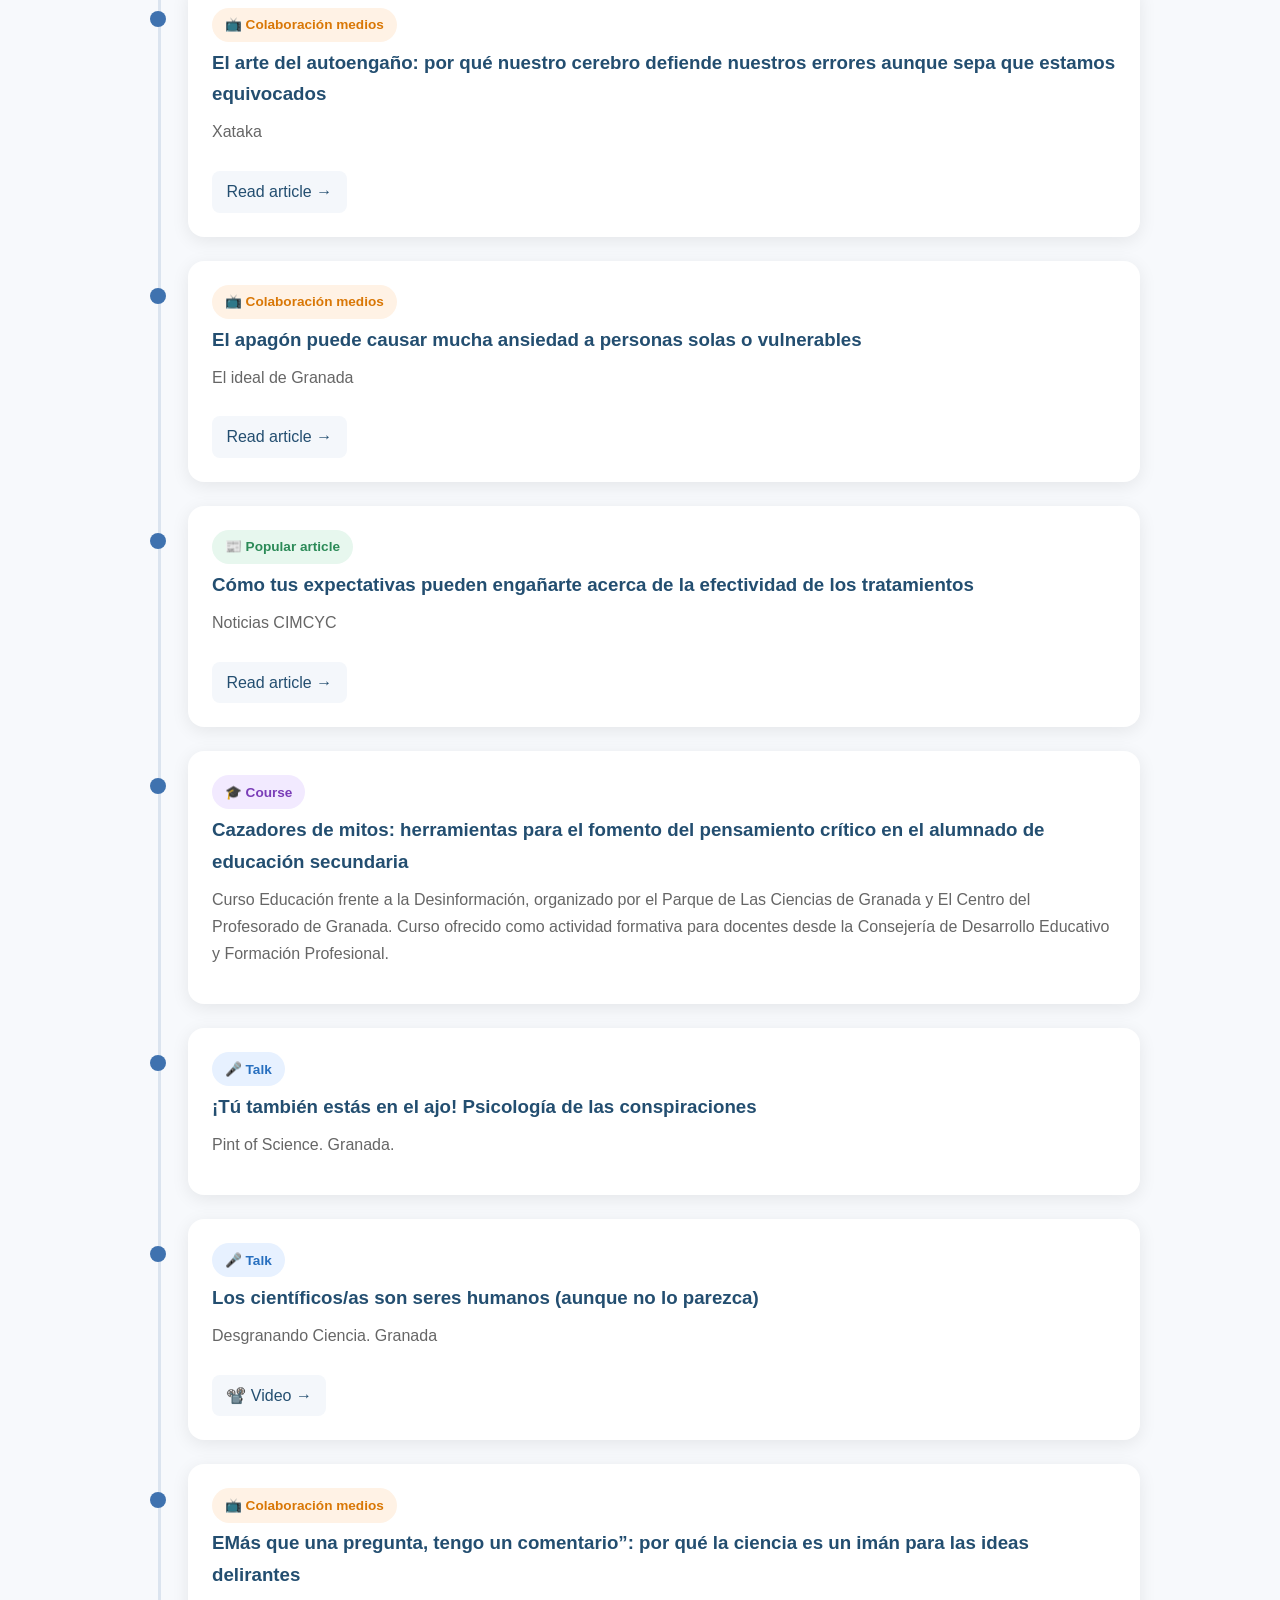
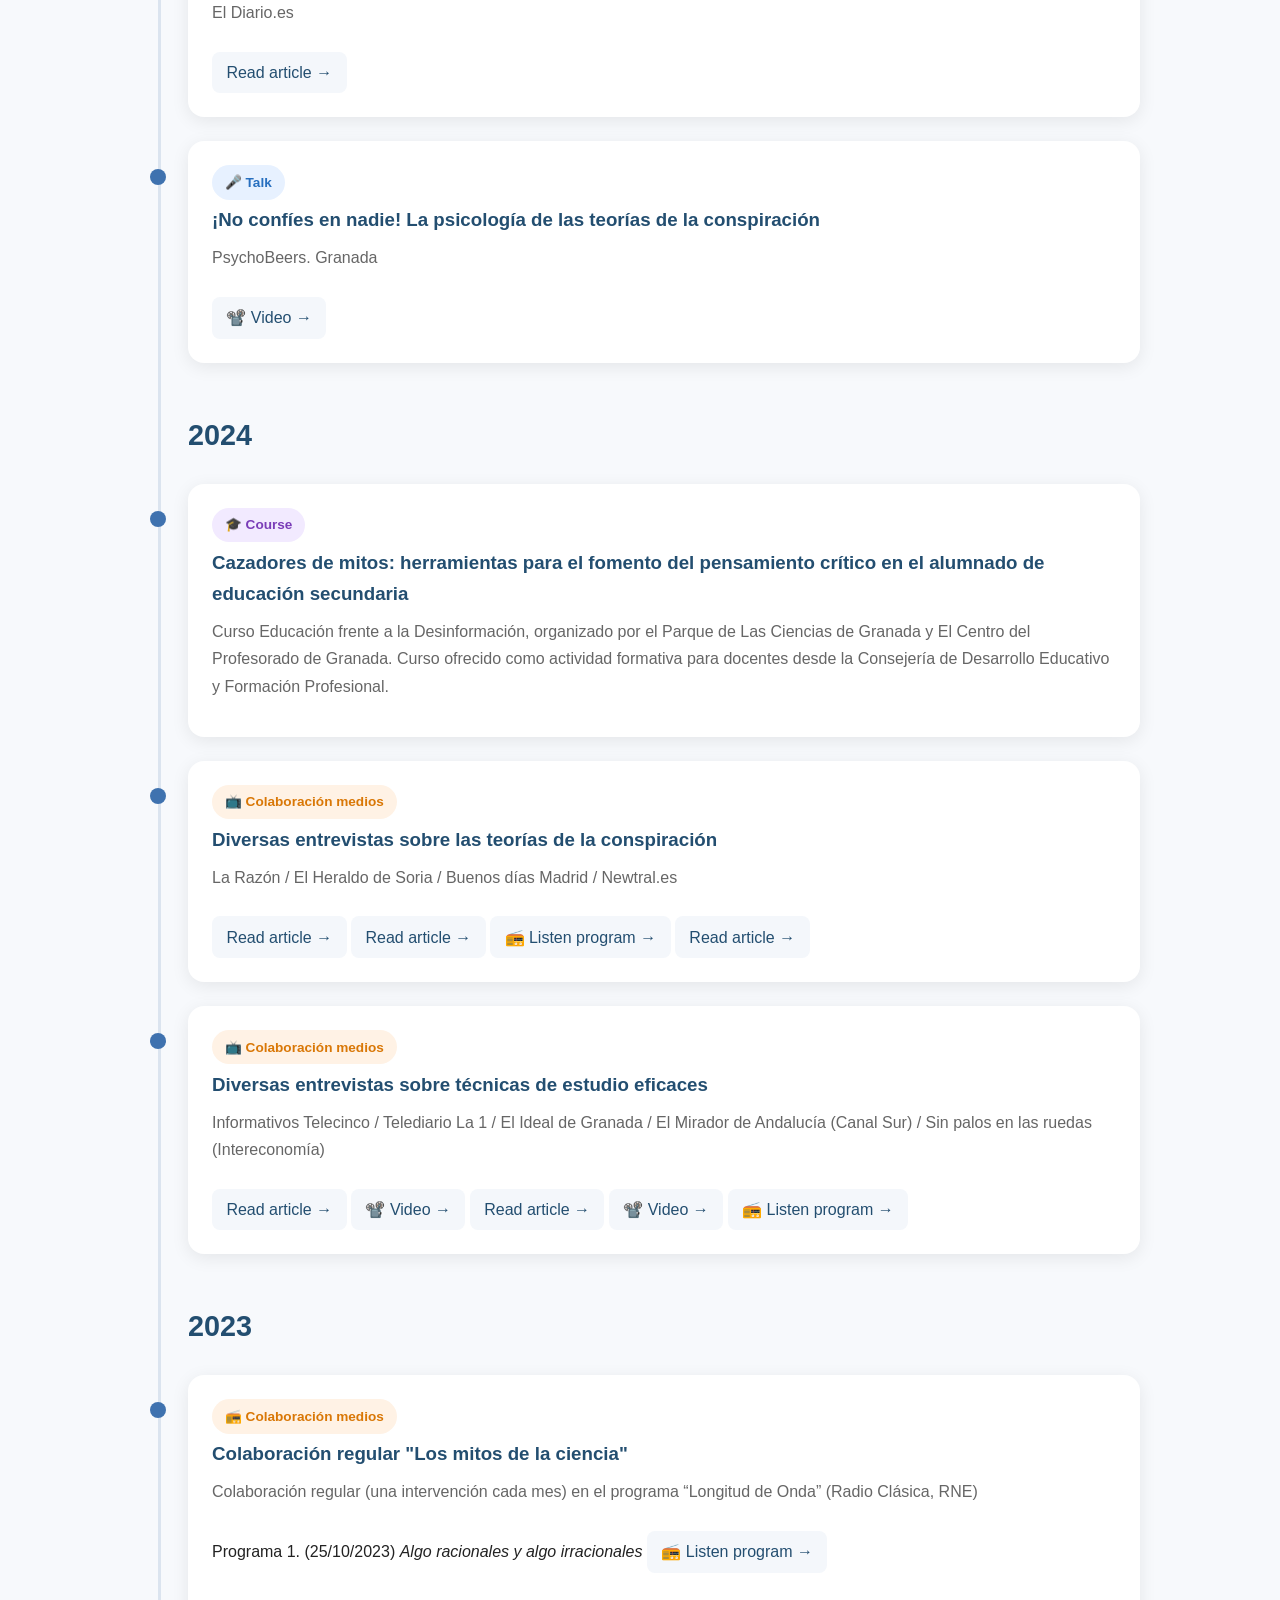
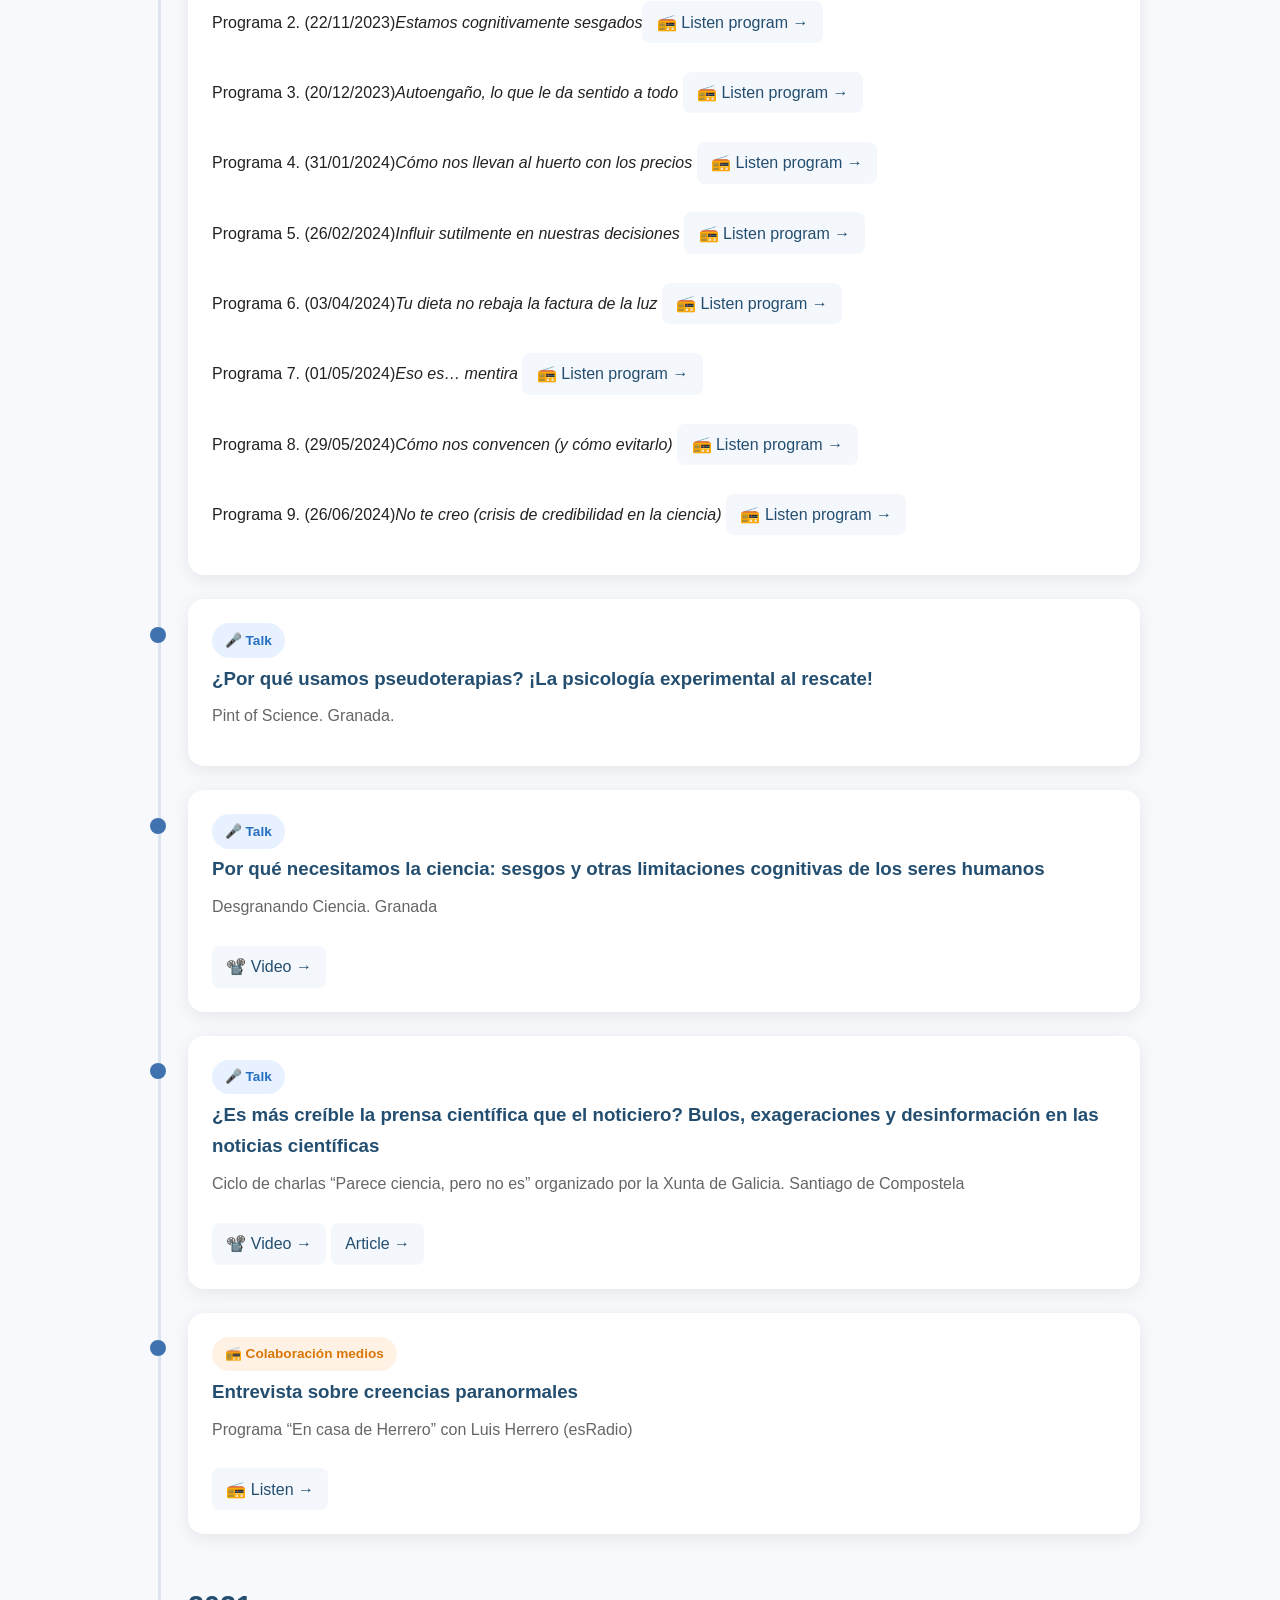
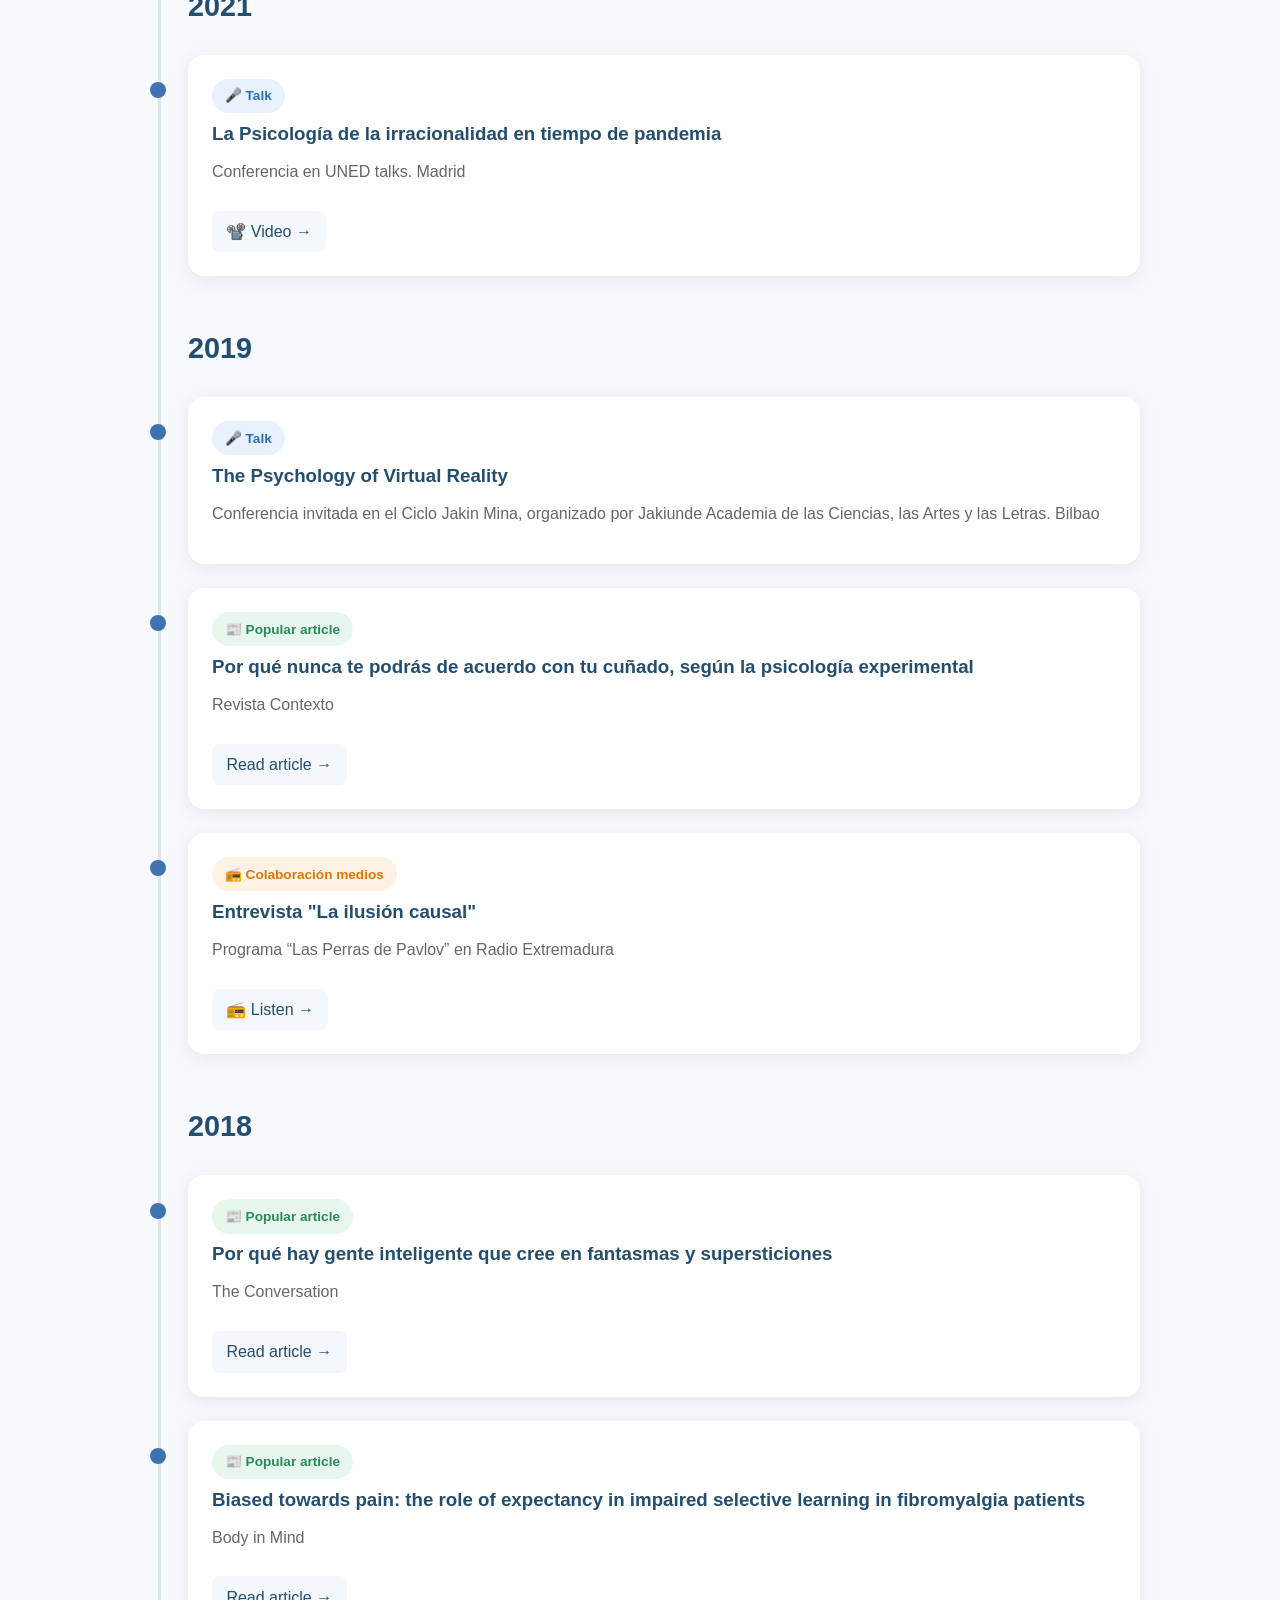
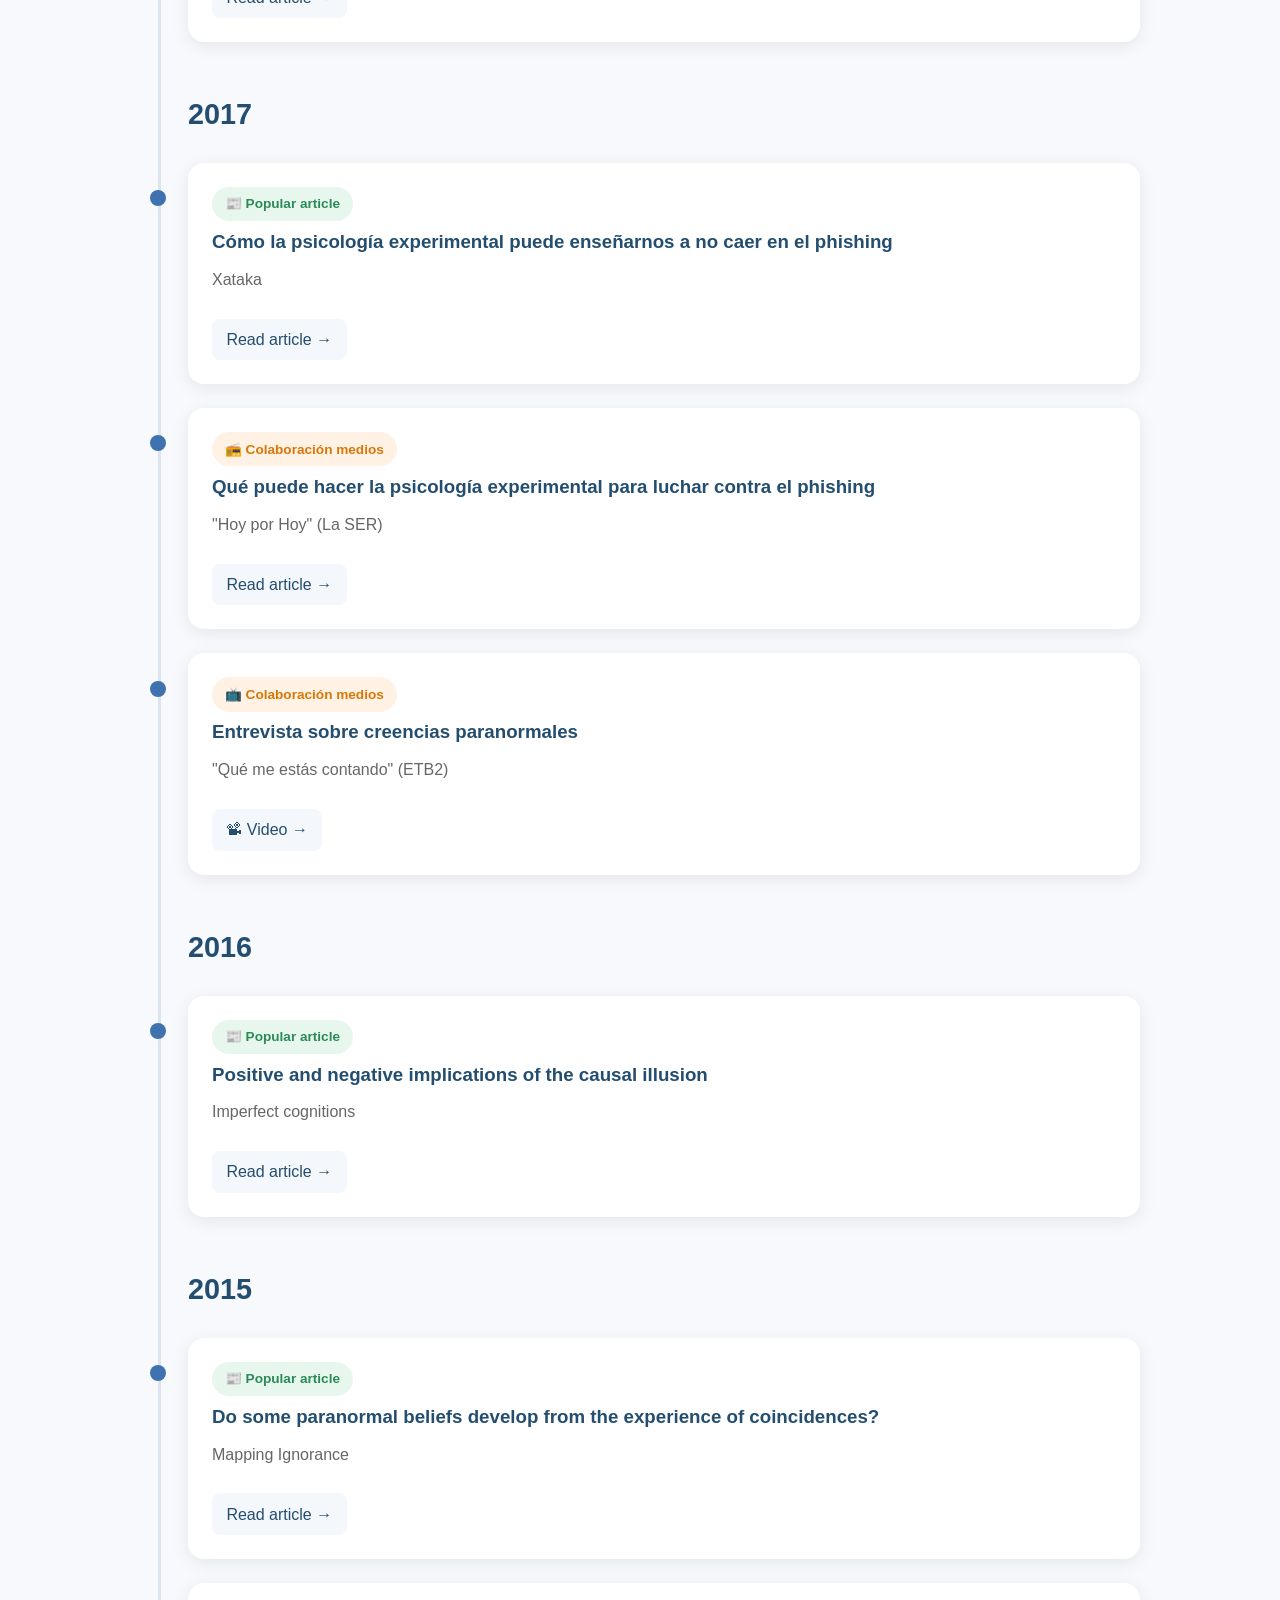
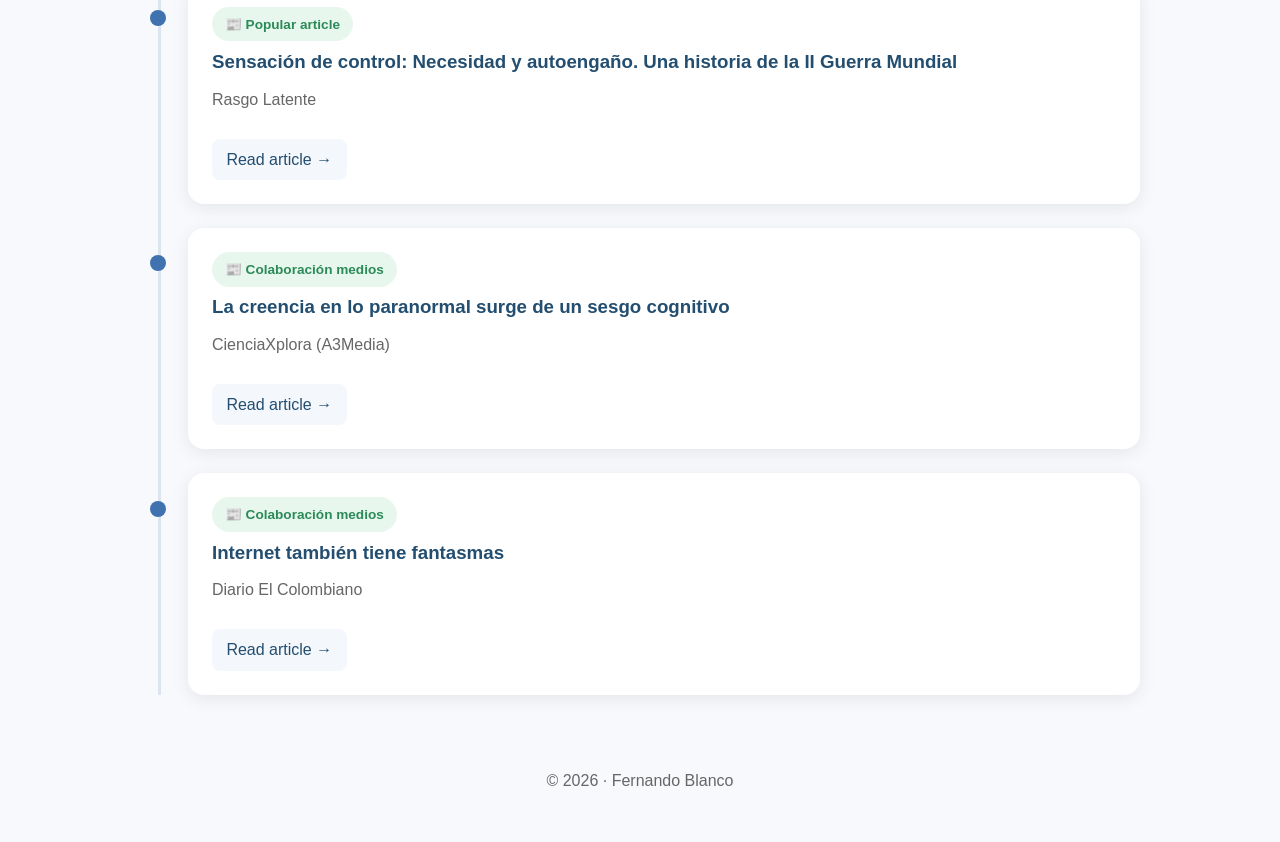
==== commit 5903358b: "Update outreach.html" ====
--- a/outreach.html
+++ b/outreach.html
@@ -11,7 +11,7 @@
 <header>
   <div class="container">
     <nav>
-      <div class="logo">Fernando Blanco</div>
+      <div class="logo">Fernando Blanco, PhD</div>
 
       <div class="menu">
         <a href="index.html">Home</a>
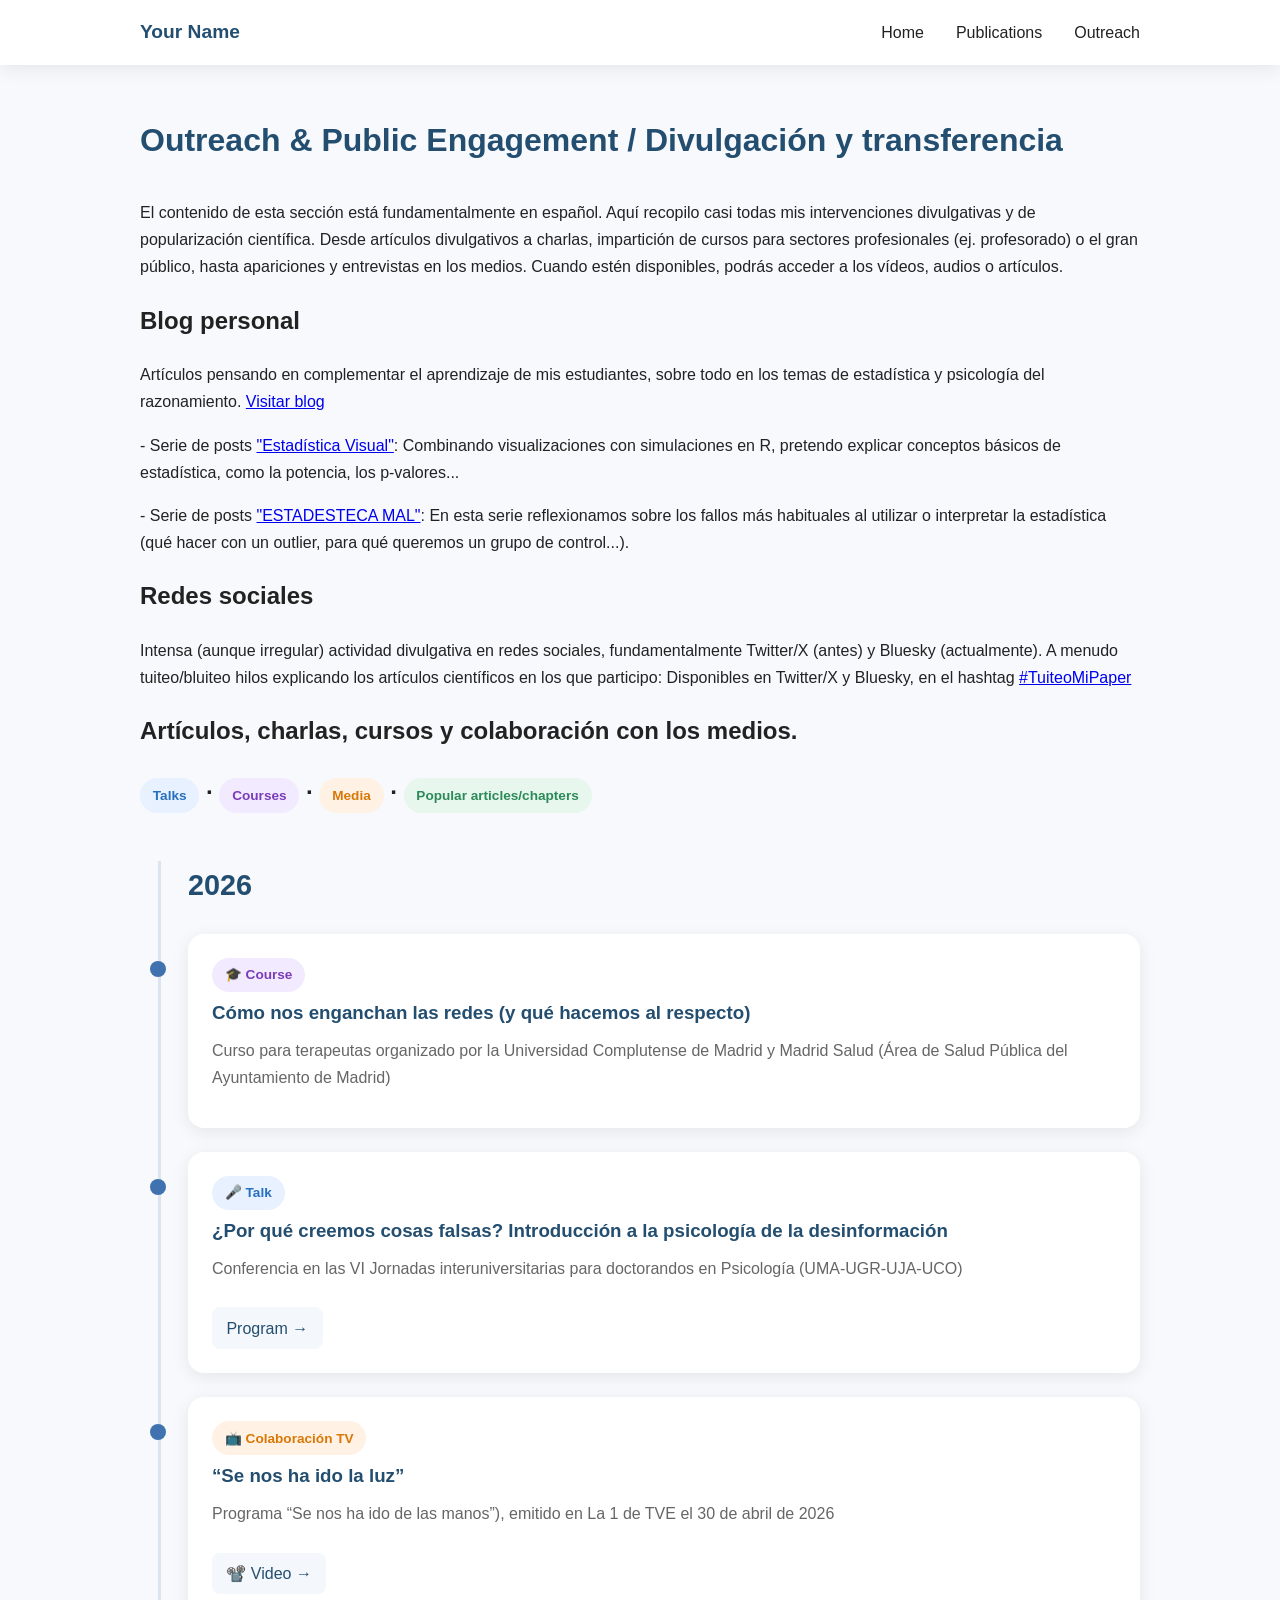
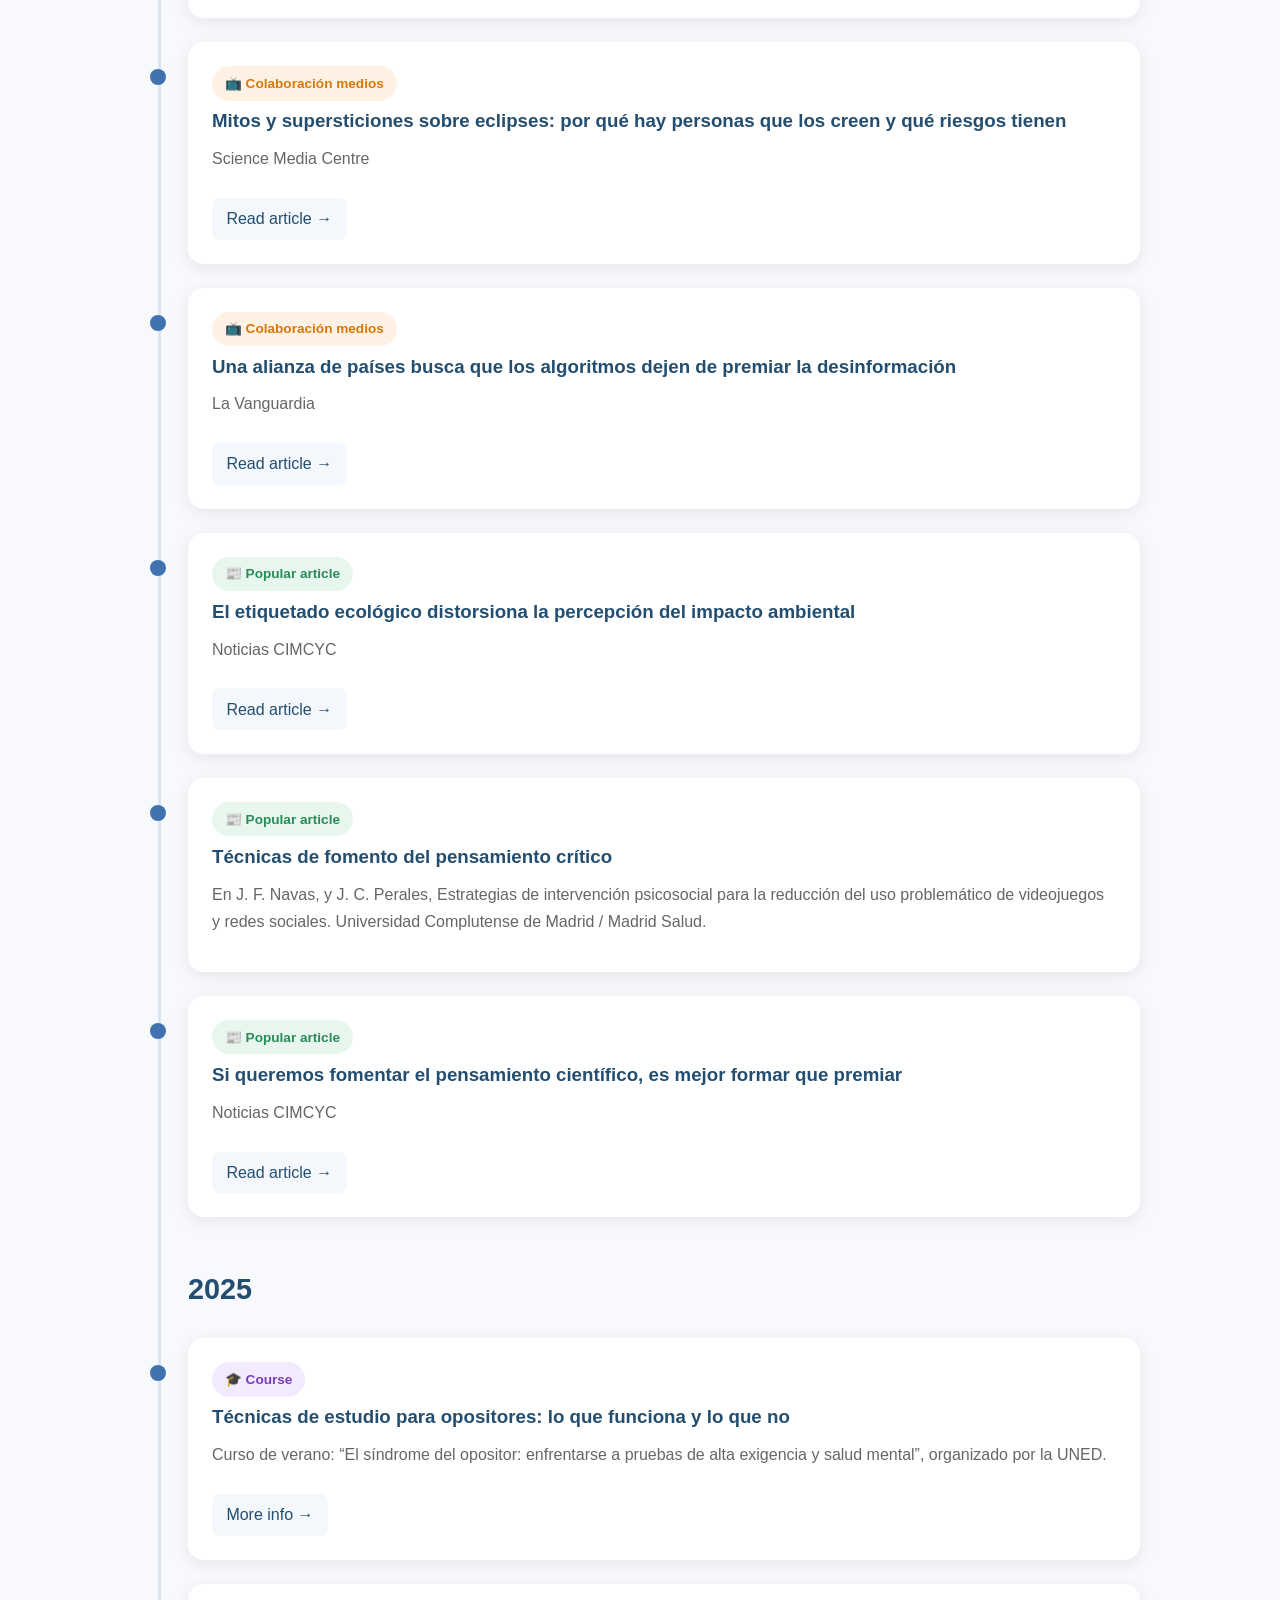
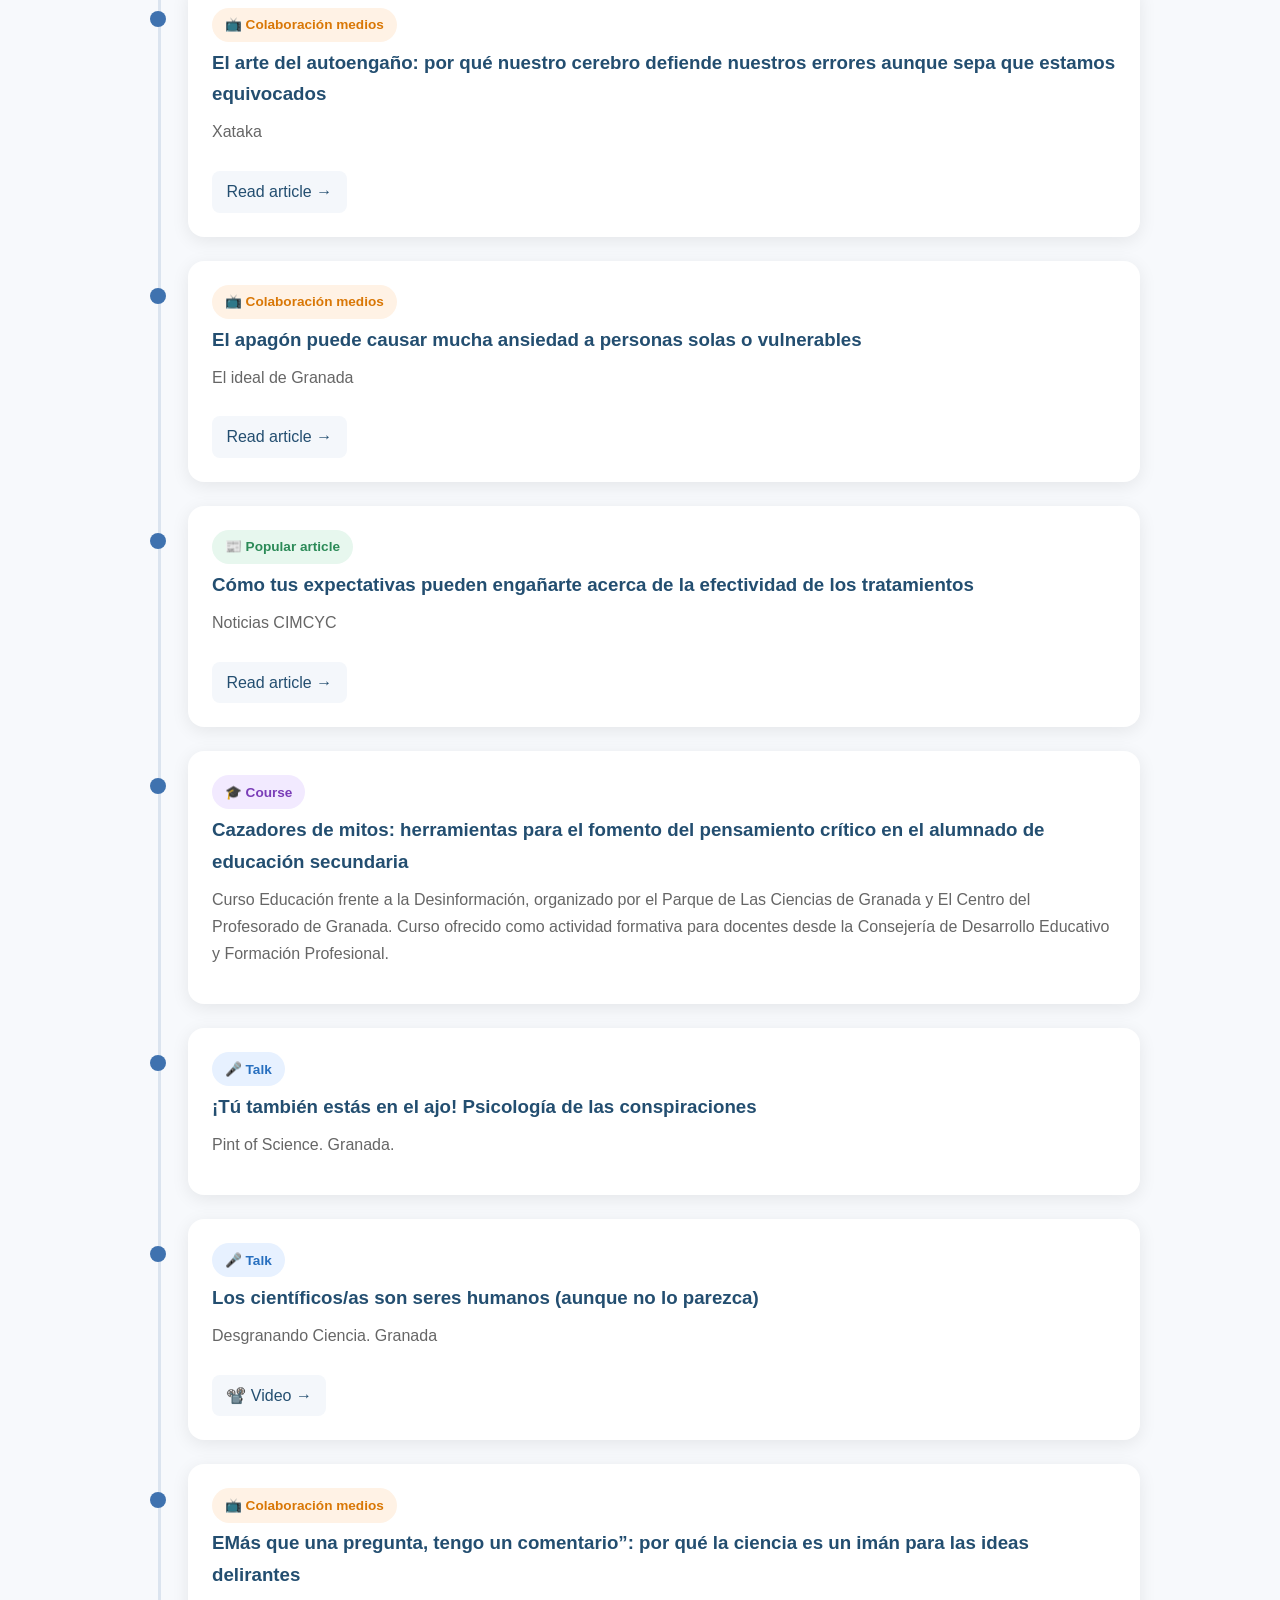
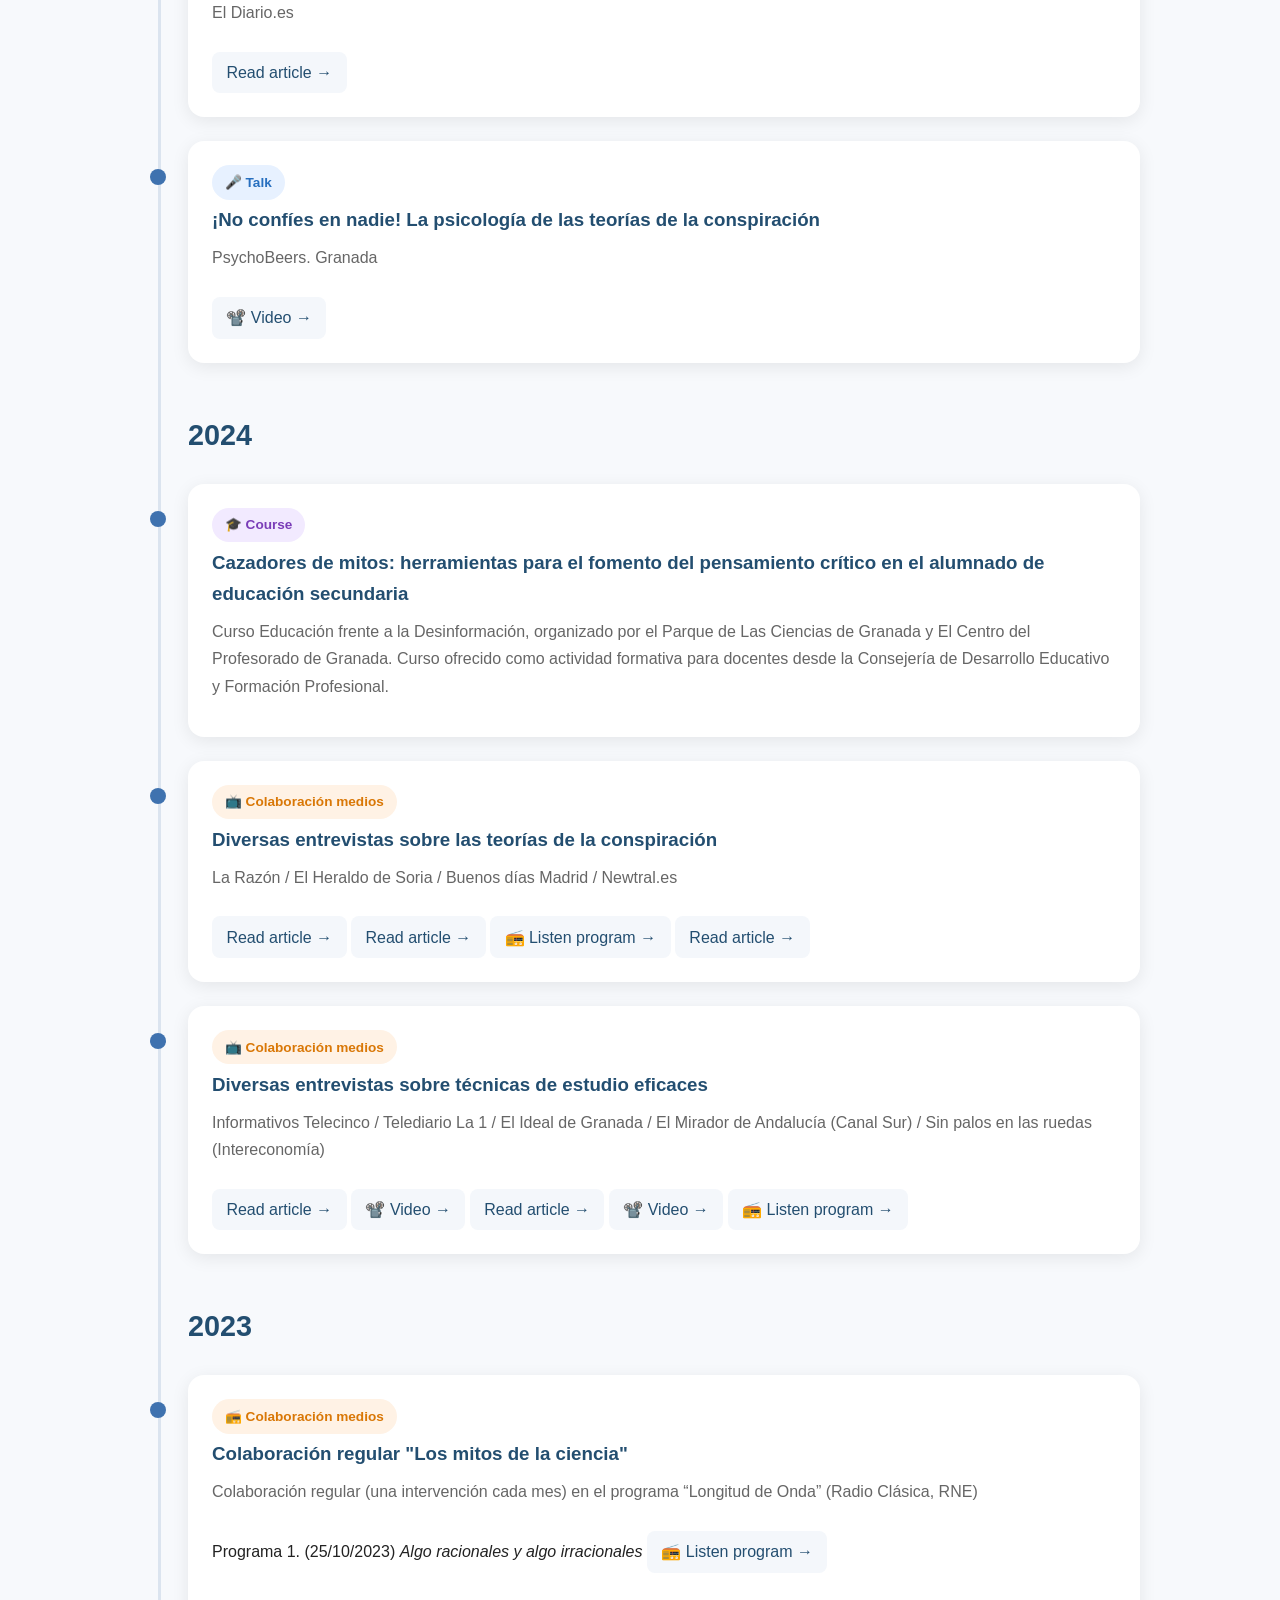
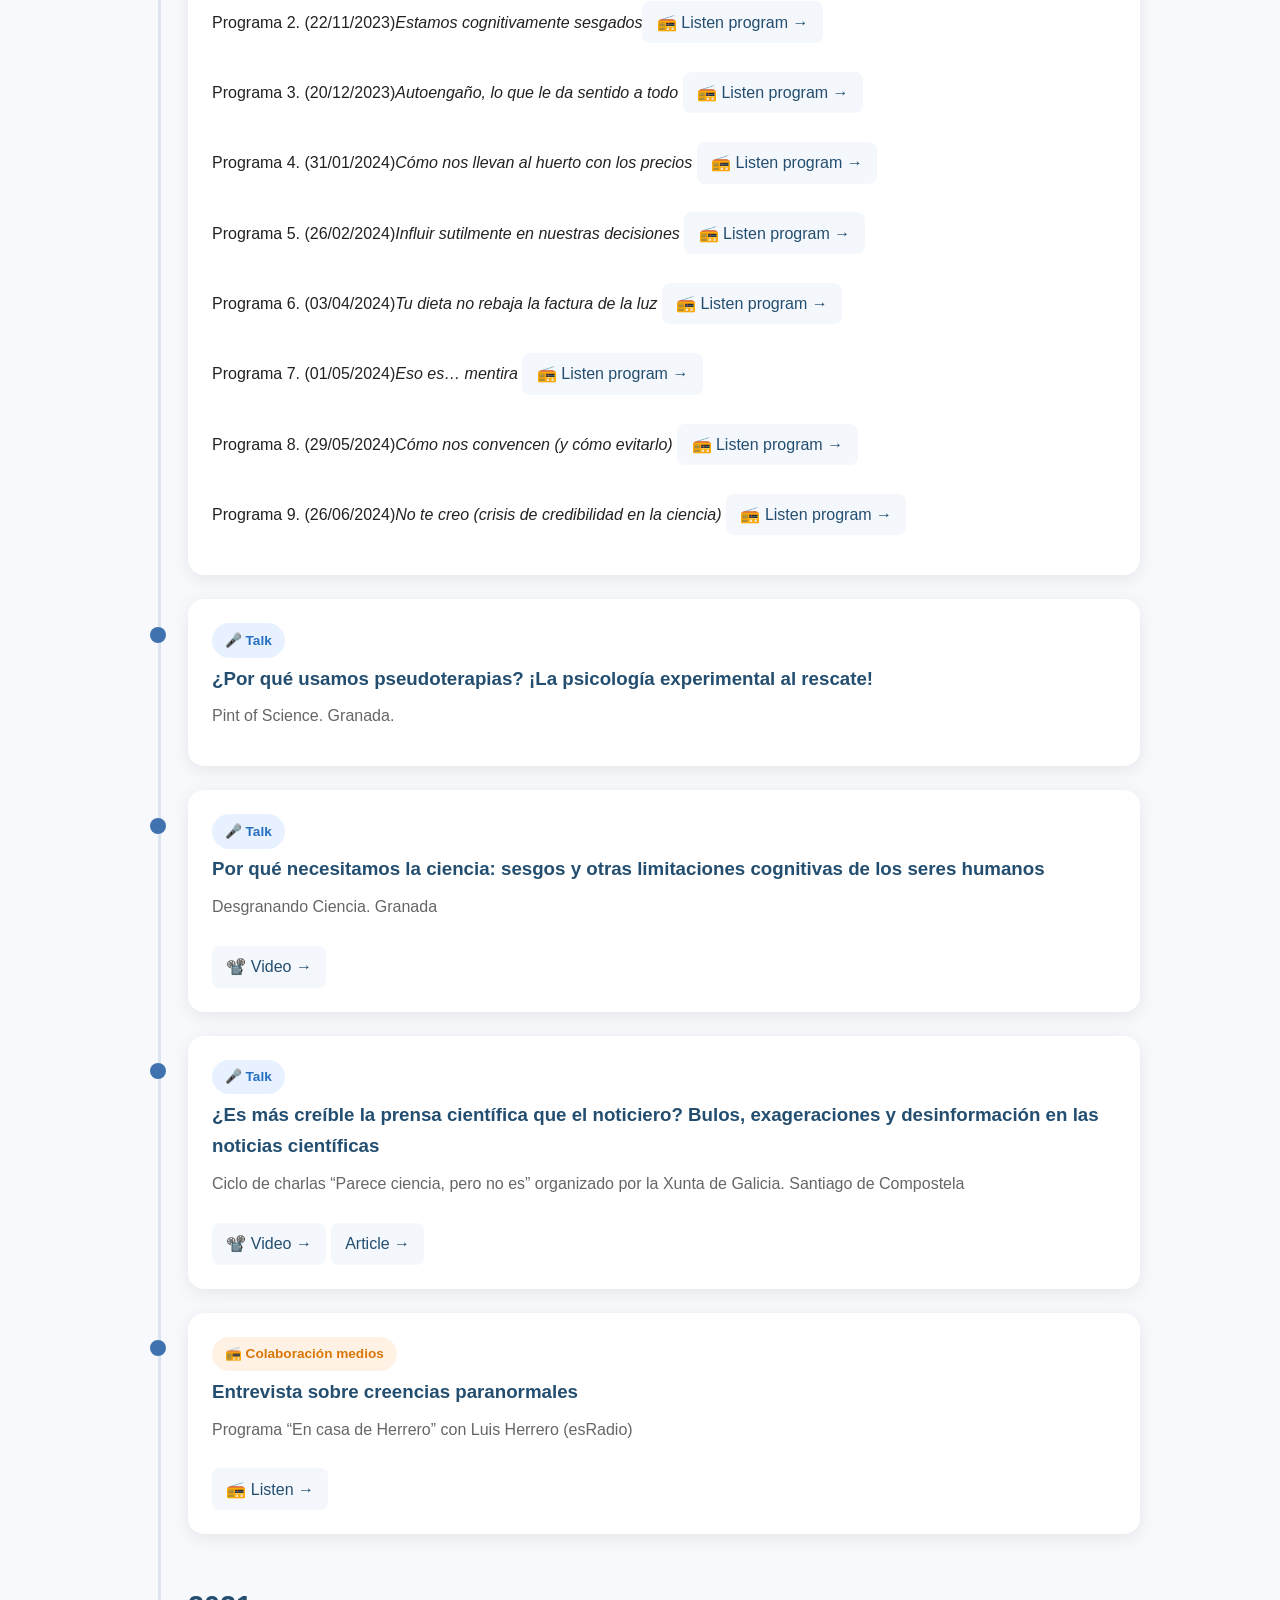
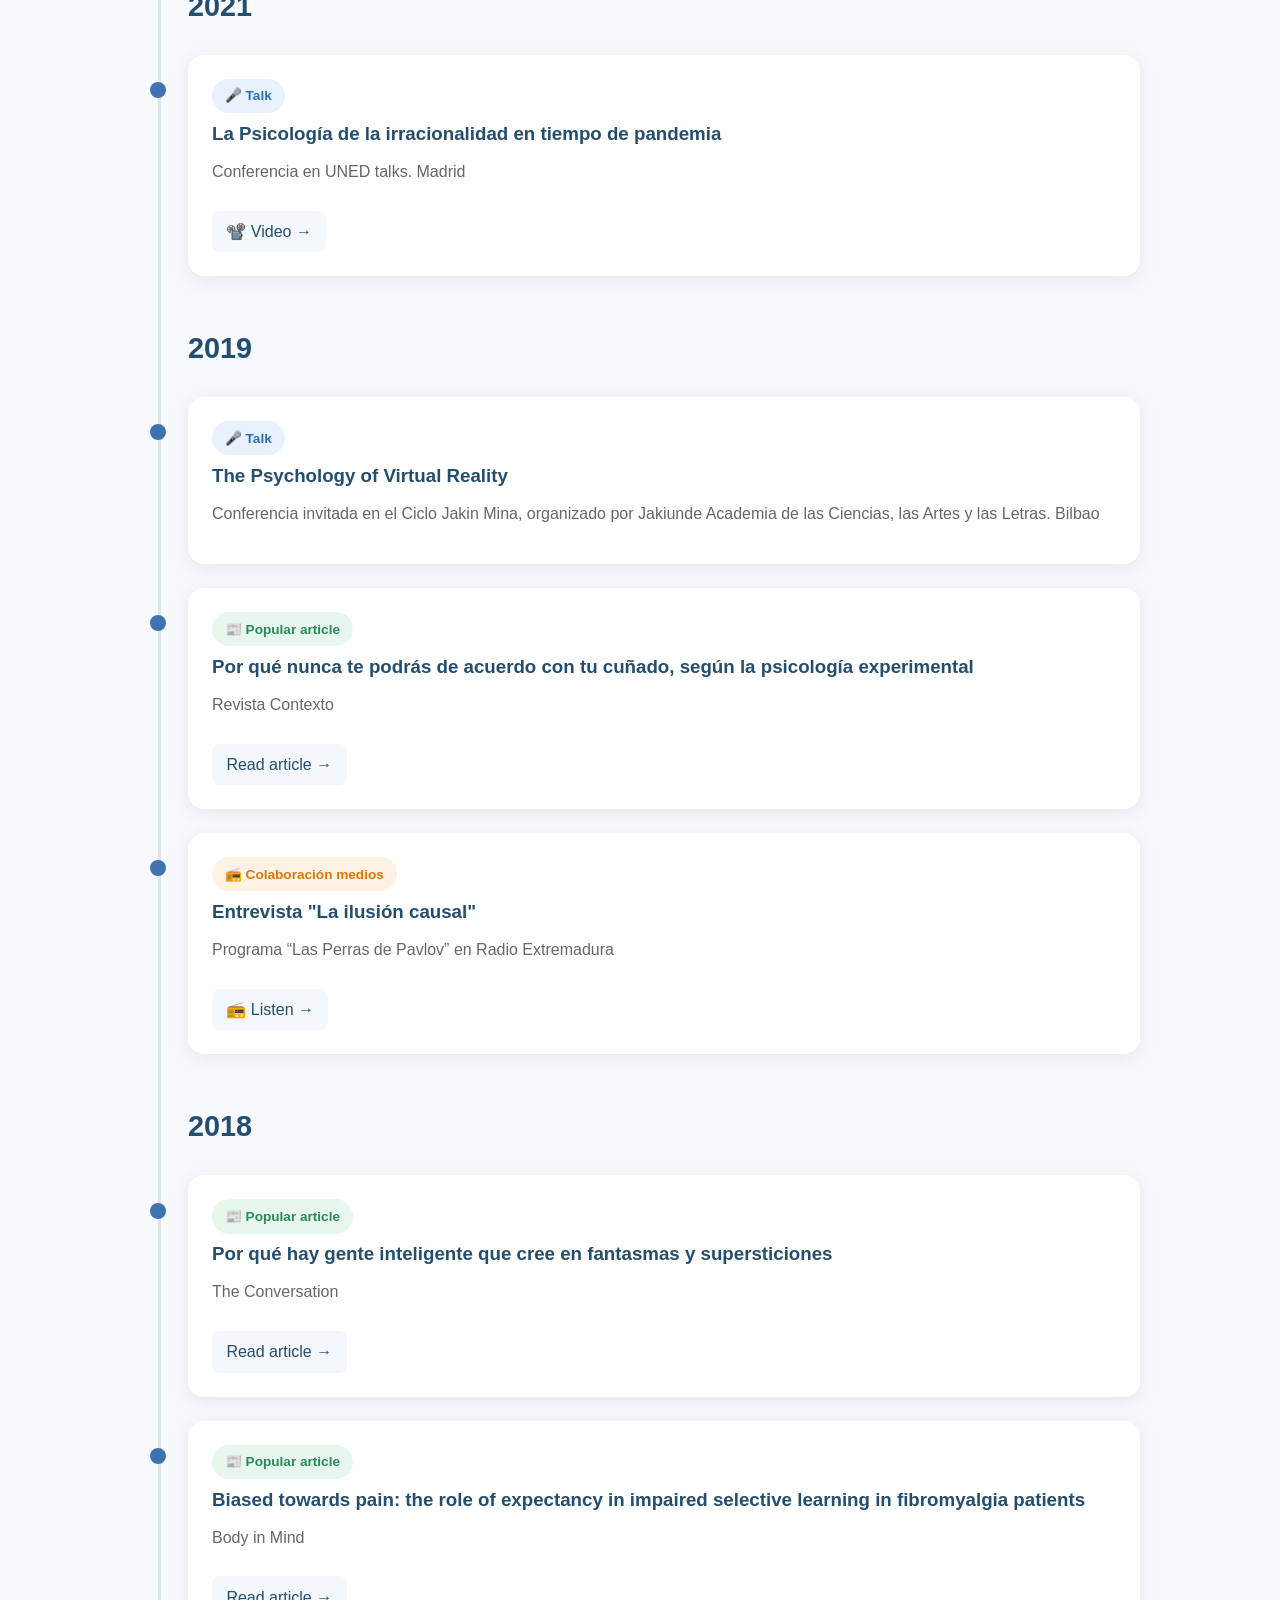
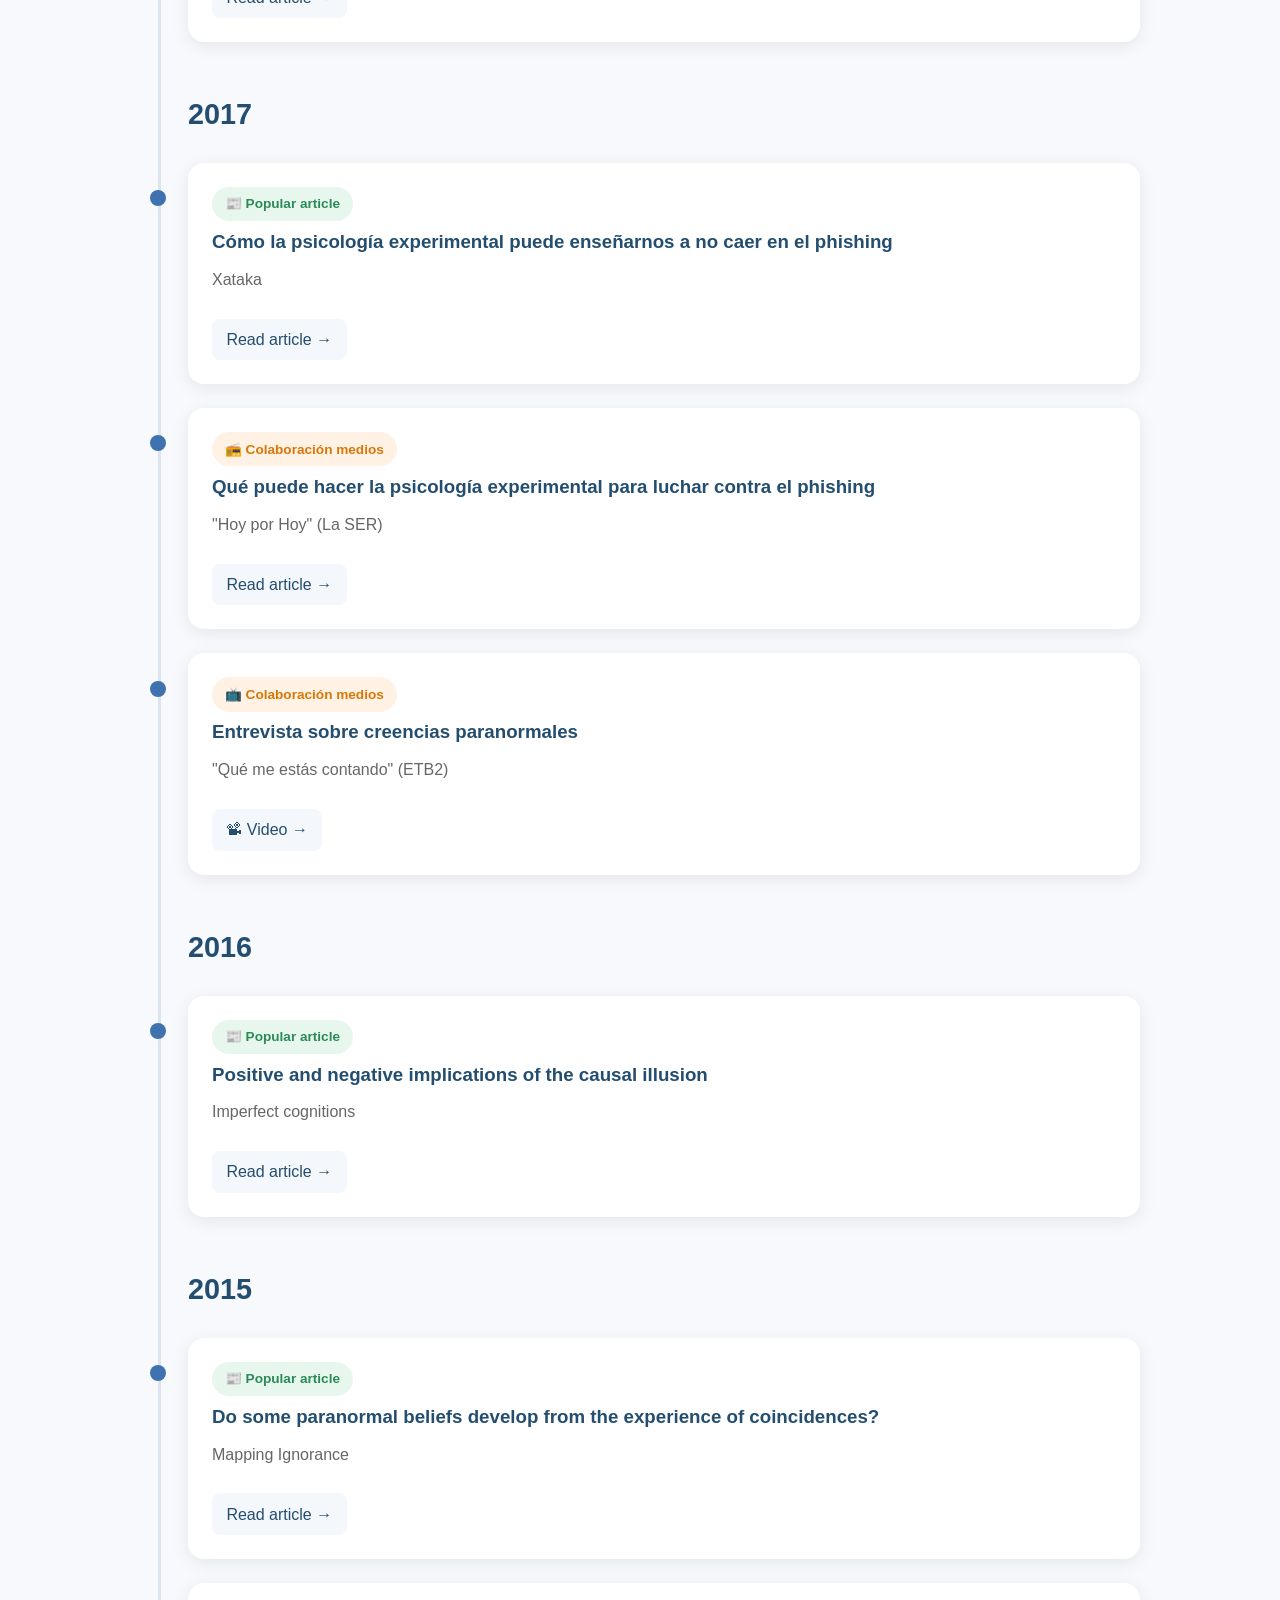
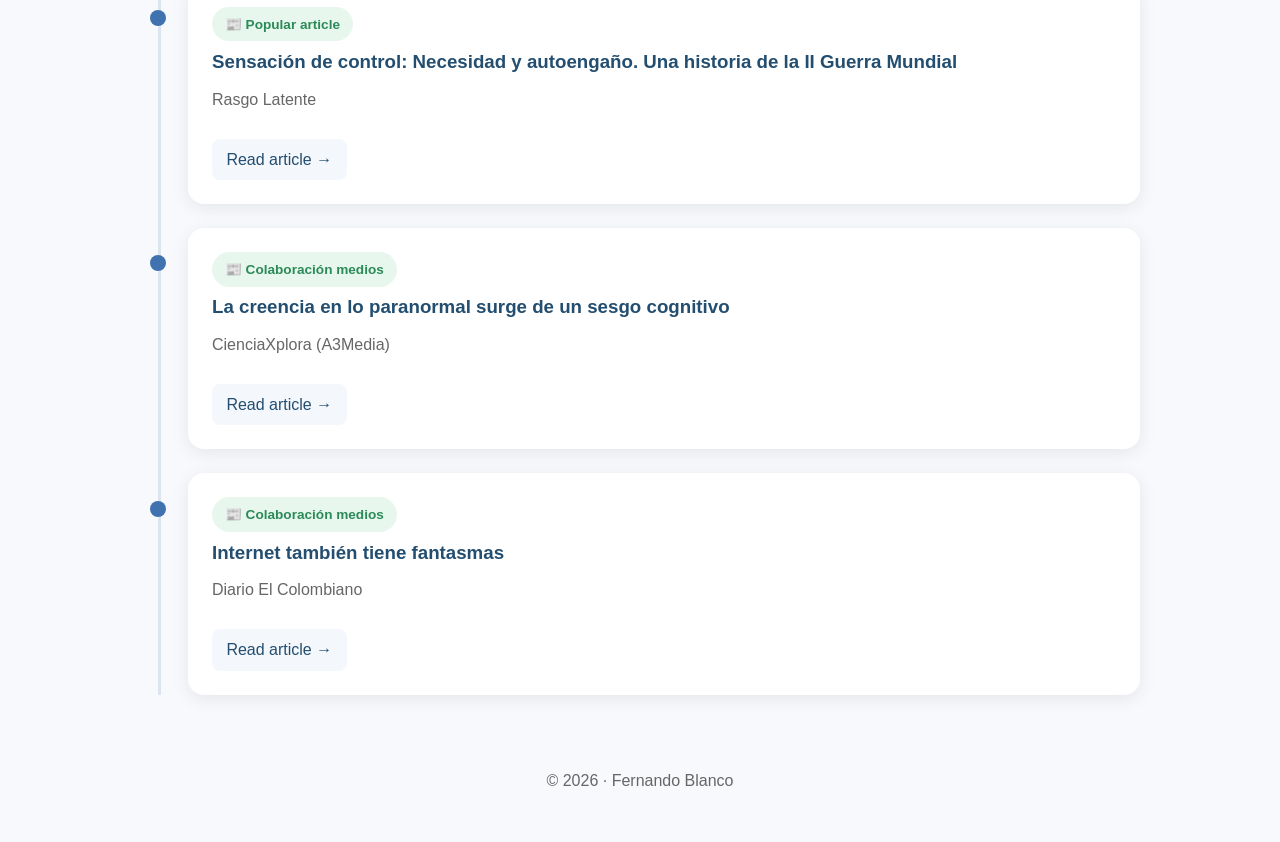
==== commit 8b6e5c6e: "Add files via upload" ====
--- a/outreach.html
+++ b/outreach.html
@@ -11,7 +11,7 @@
 <header>
   <div class="container">
     <nav>
-      <div class="logo">Fernando Blanco, PhD</div>
+      <div class="logo">Your Name</div>
 
       <div class="menu">
         <a href="index.html">Home</a>
@@ -405,4 +405,4 @@
 </footer>
 
 </body>
-</html>
+</html>
--- a/styles.css
+++ b/styles.css
@@ -166,7 +166,7 @@
   background: #2a9d8f;
 }
 
-.materials {
+.divulgacion {
   background: #457b9d;
 }
 
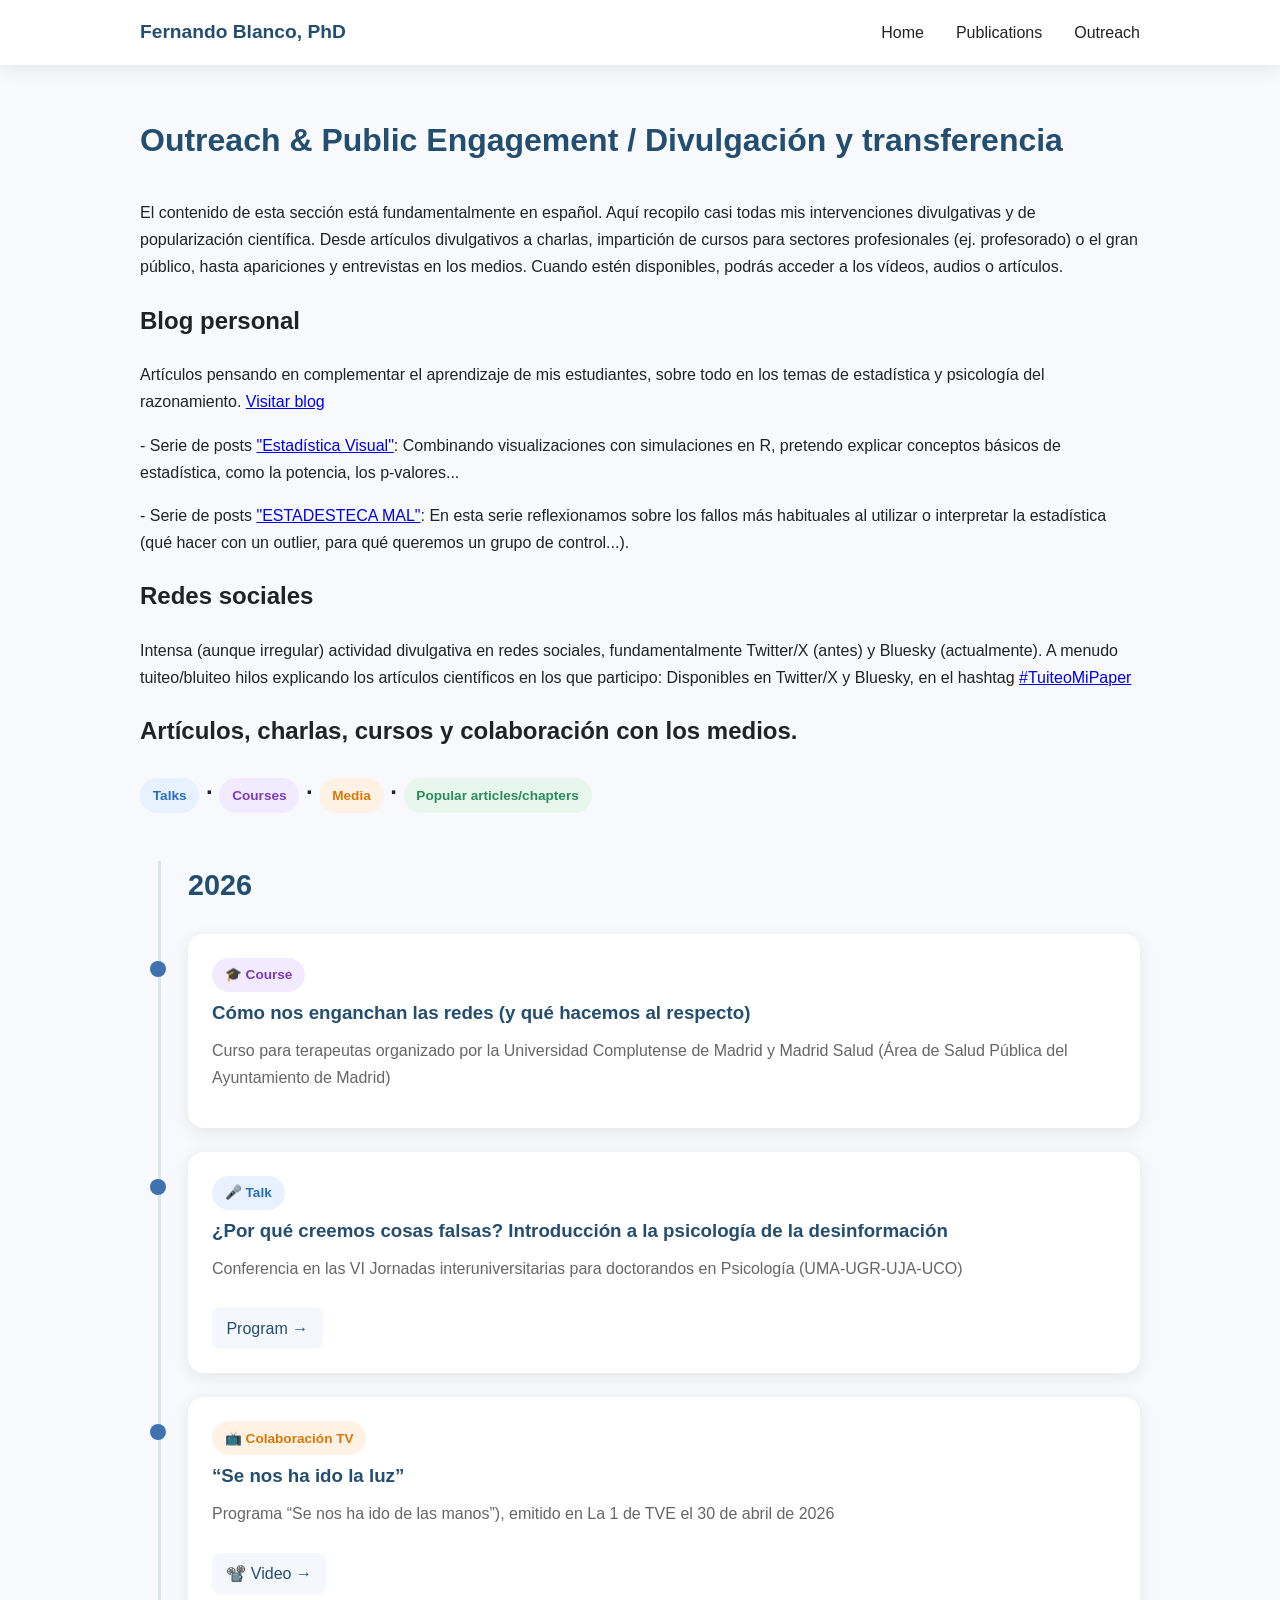
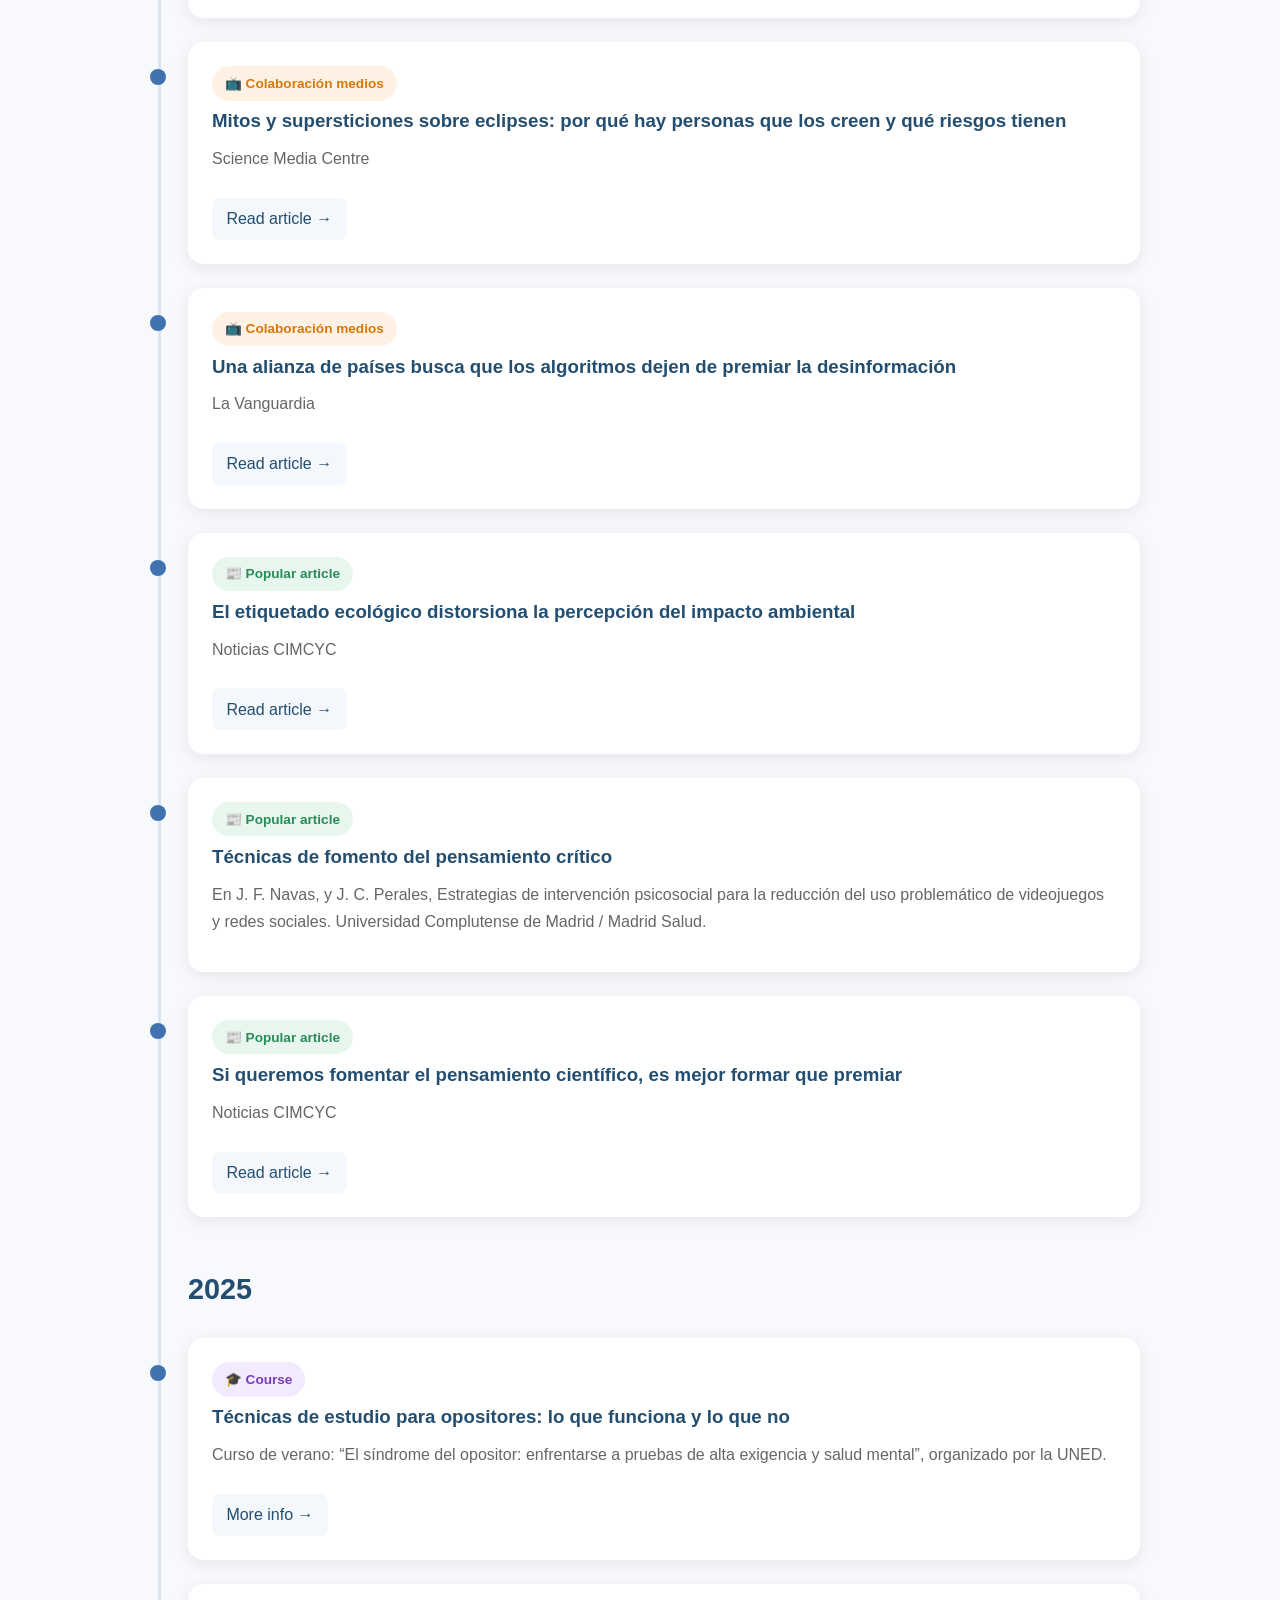
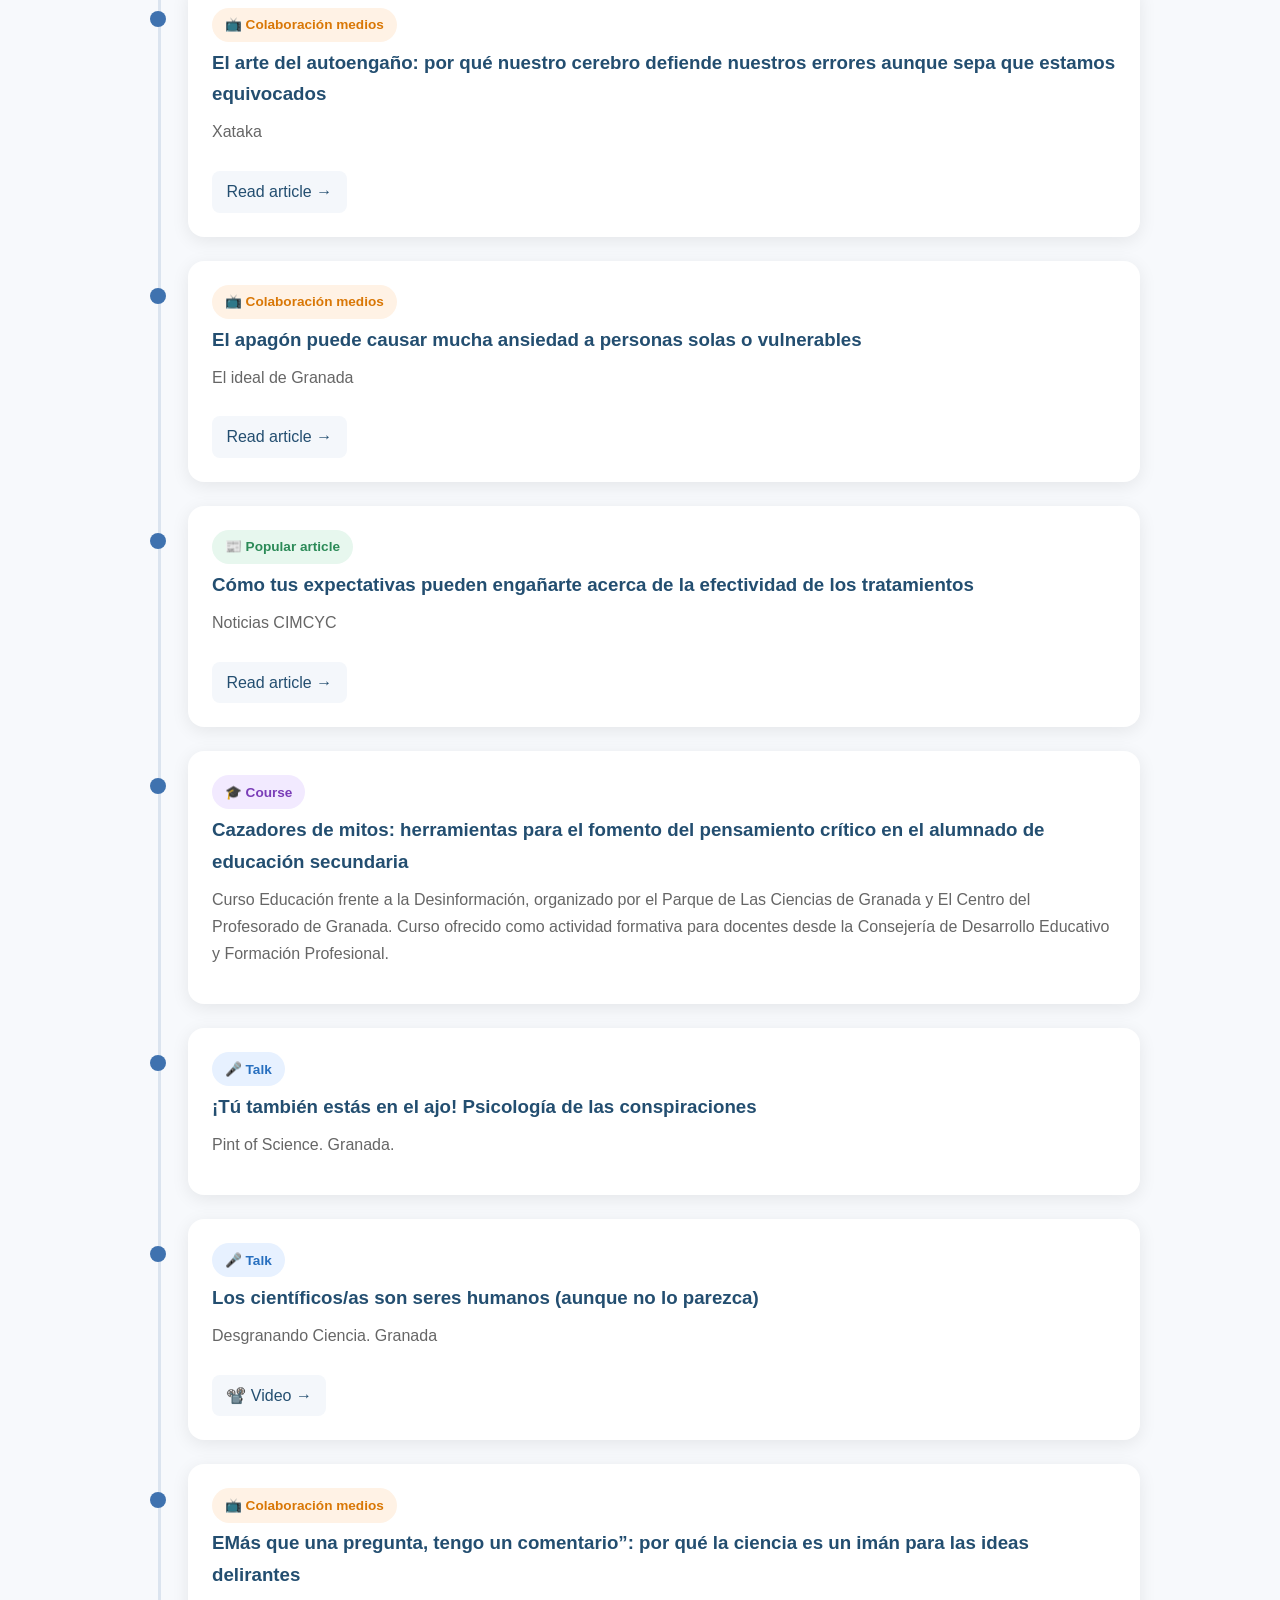
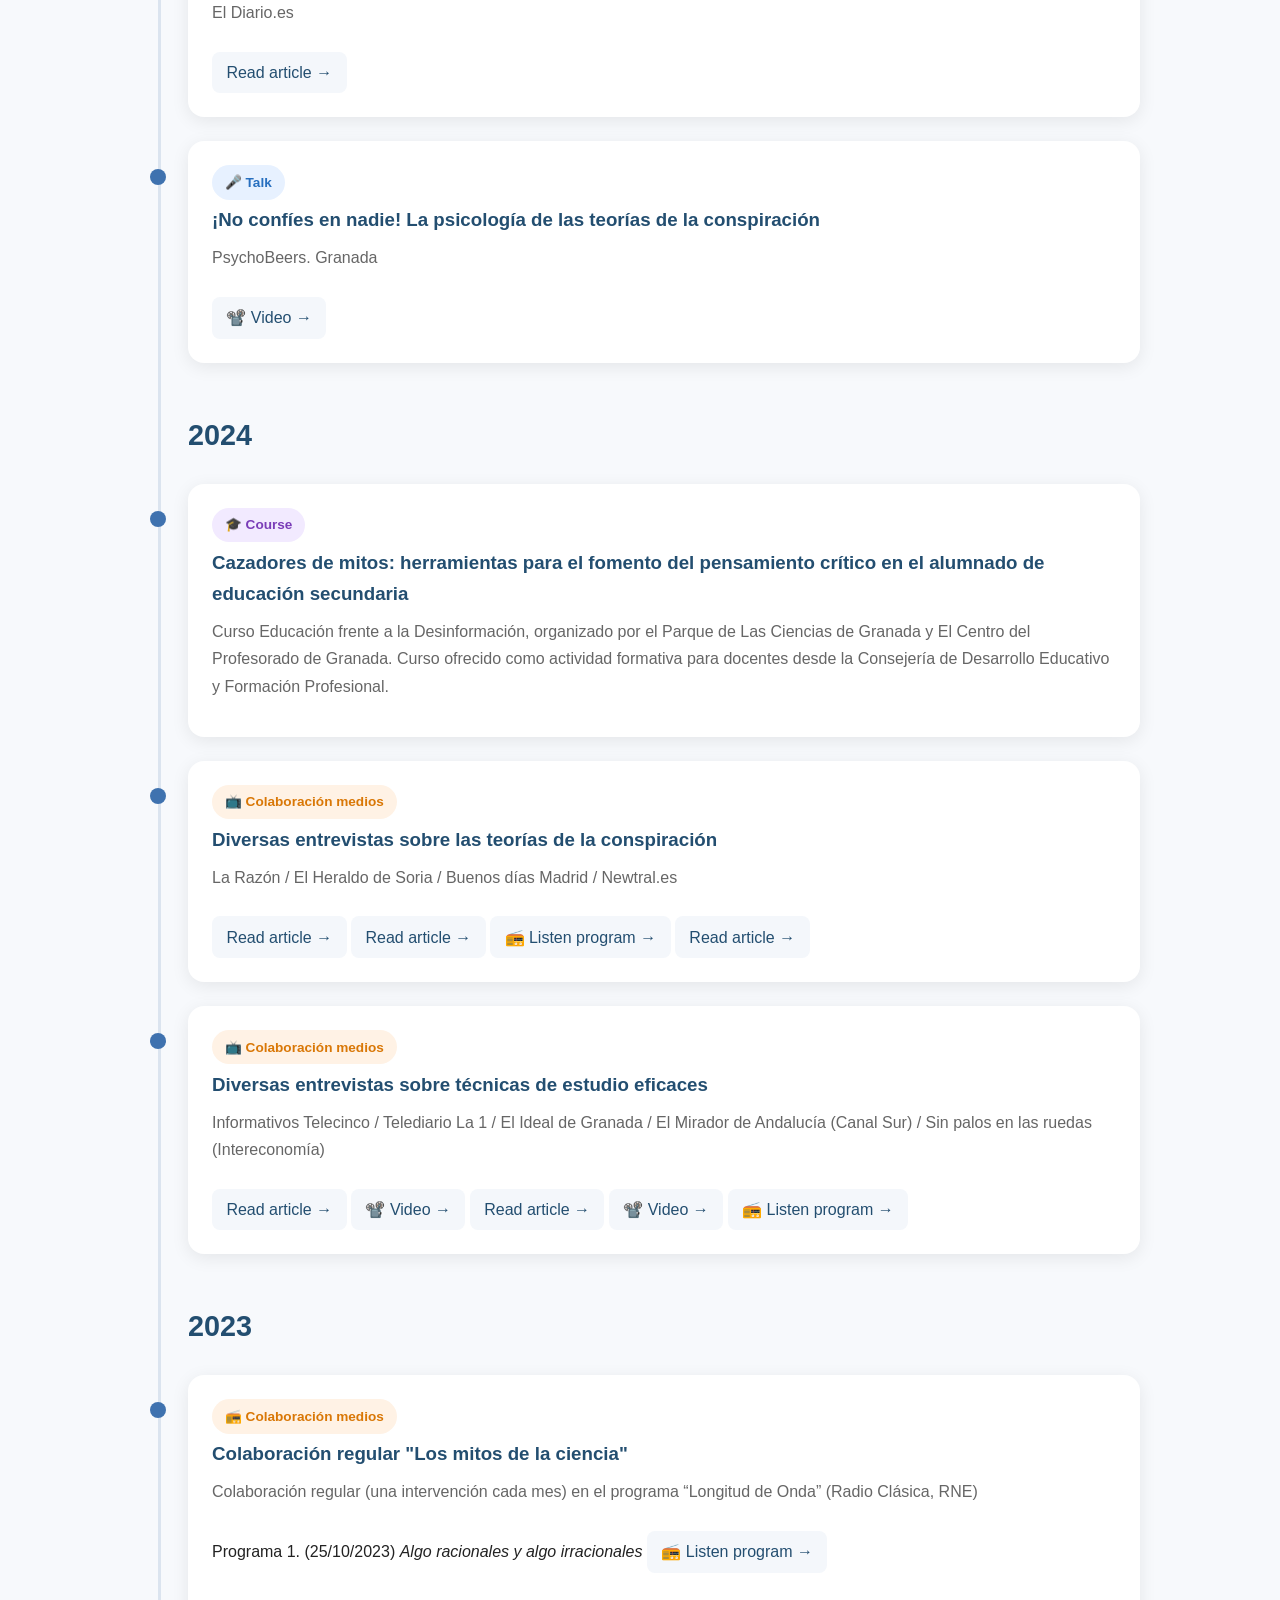
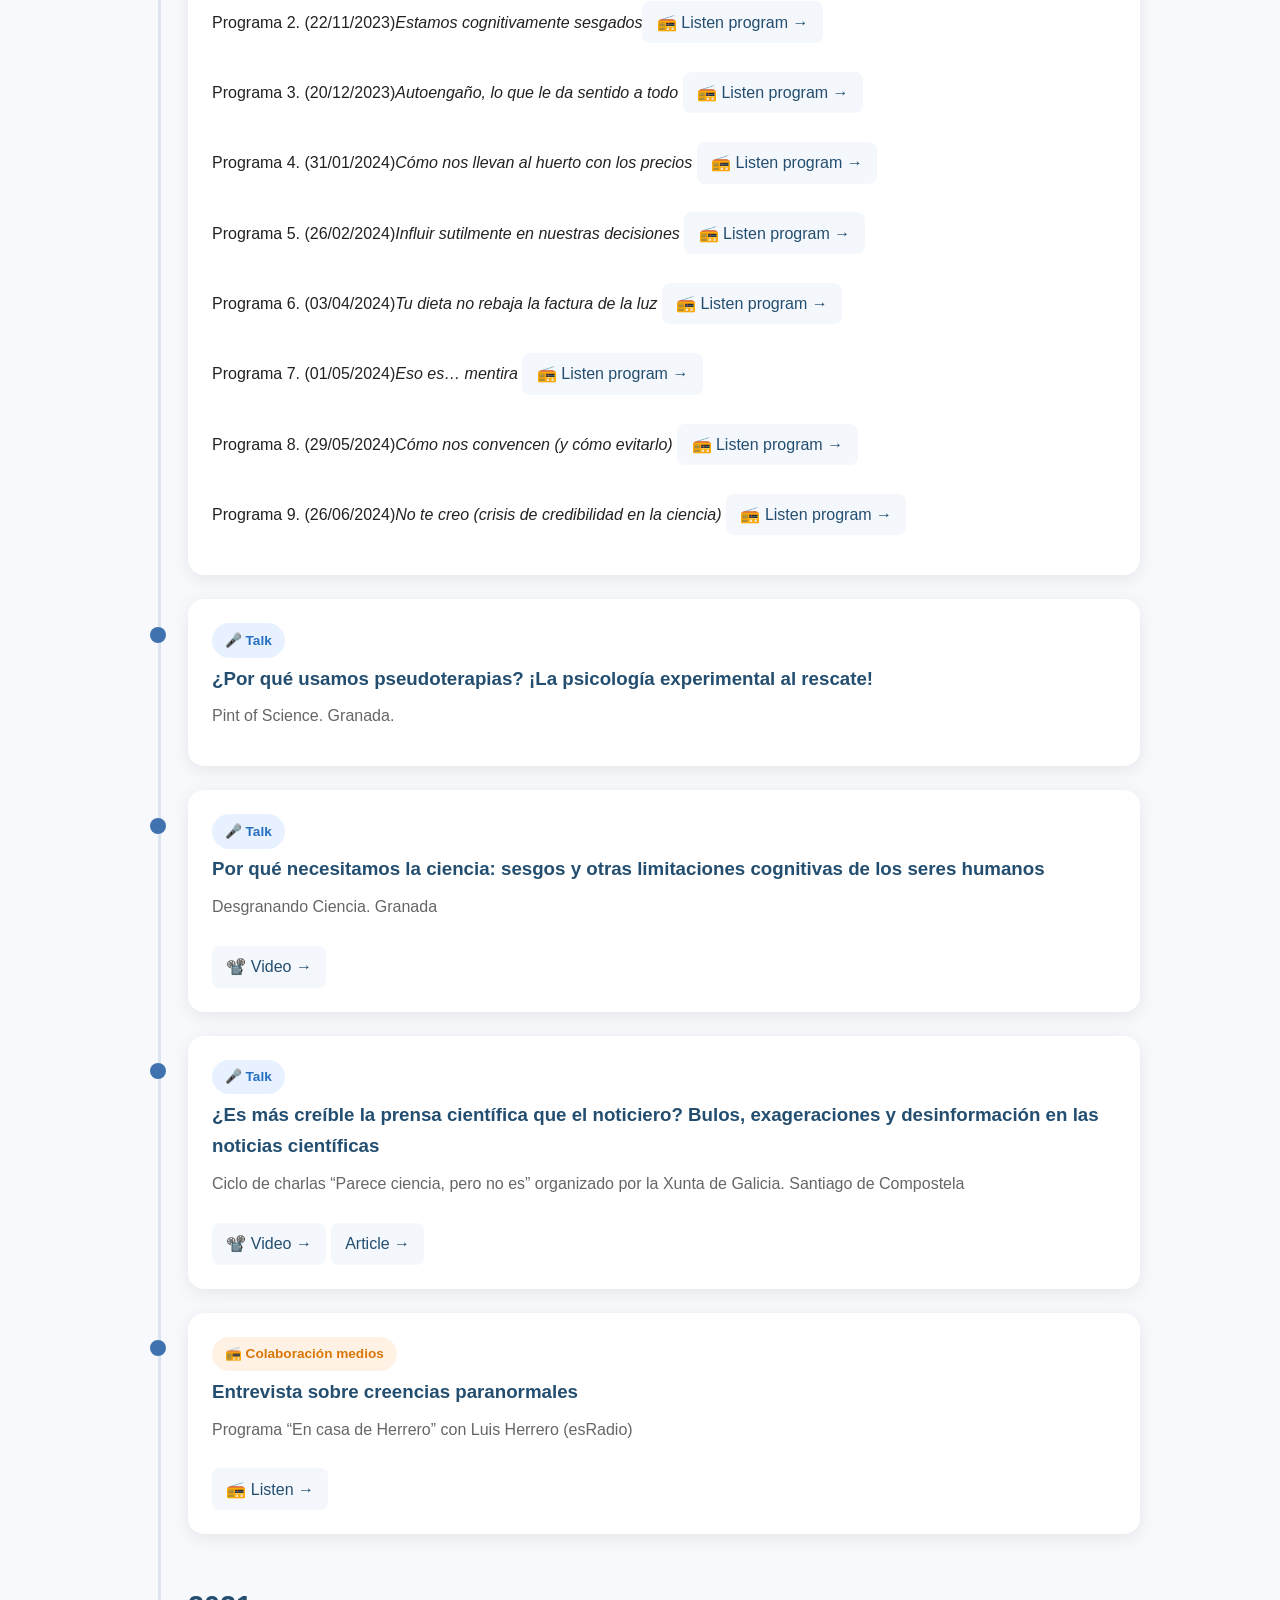
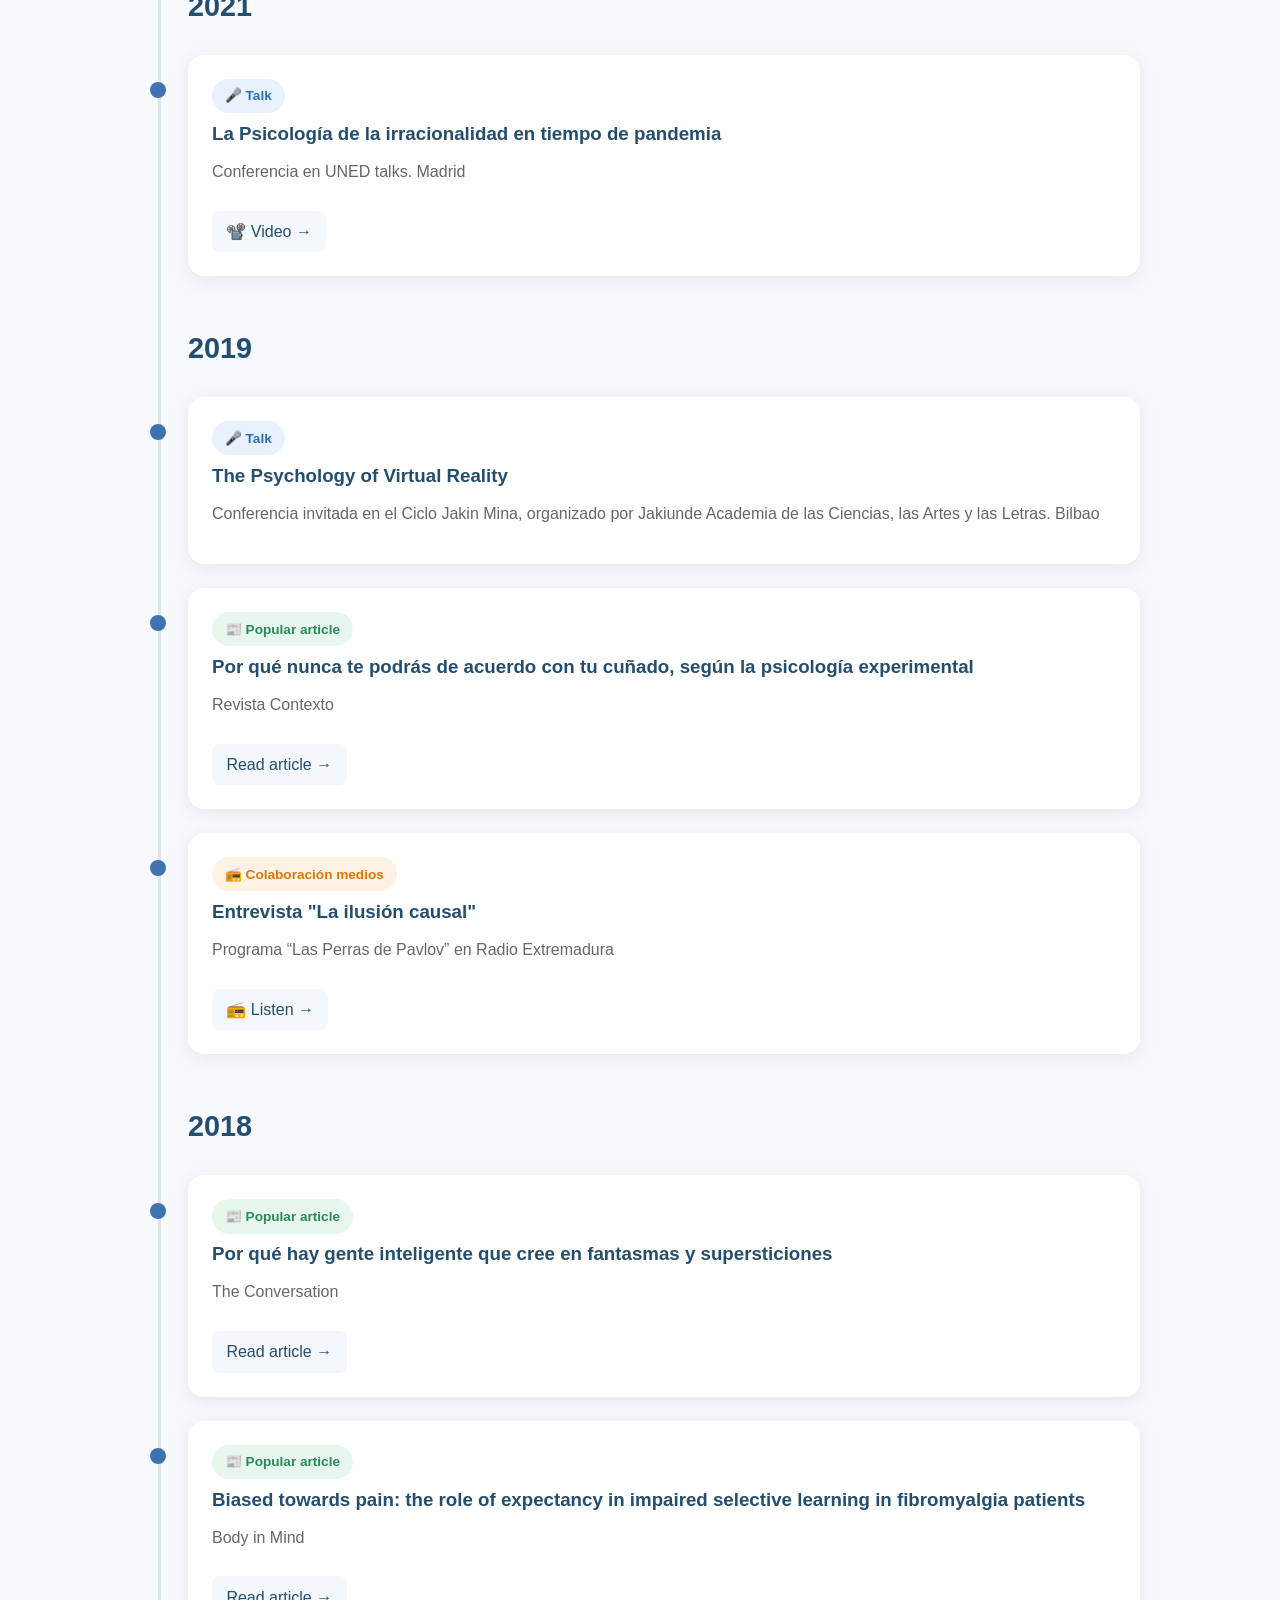
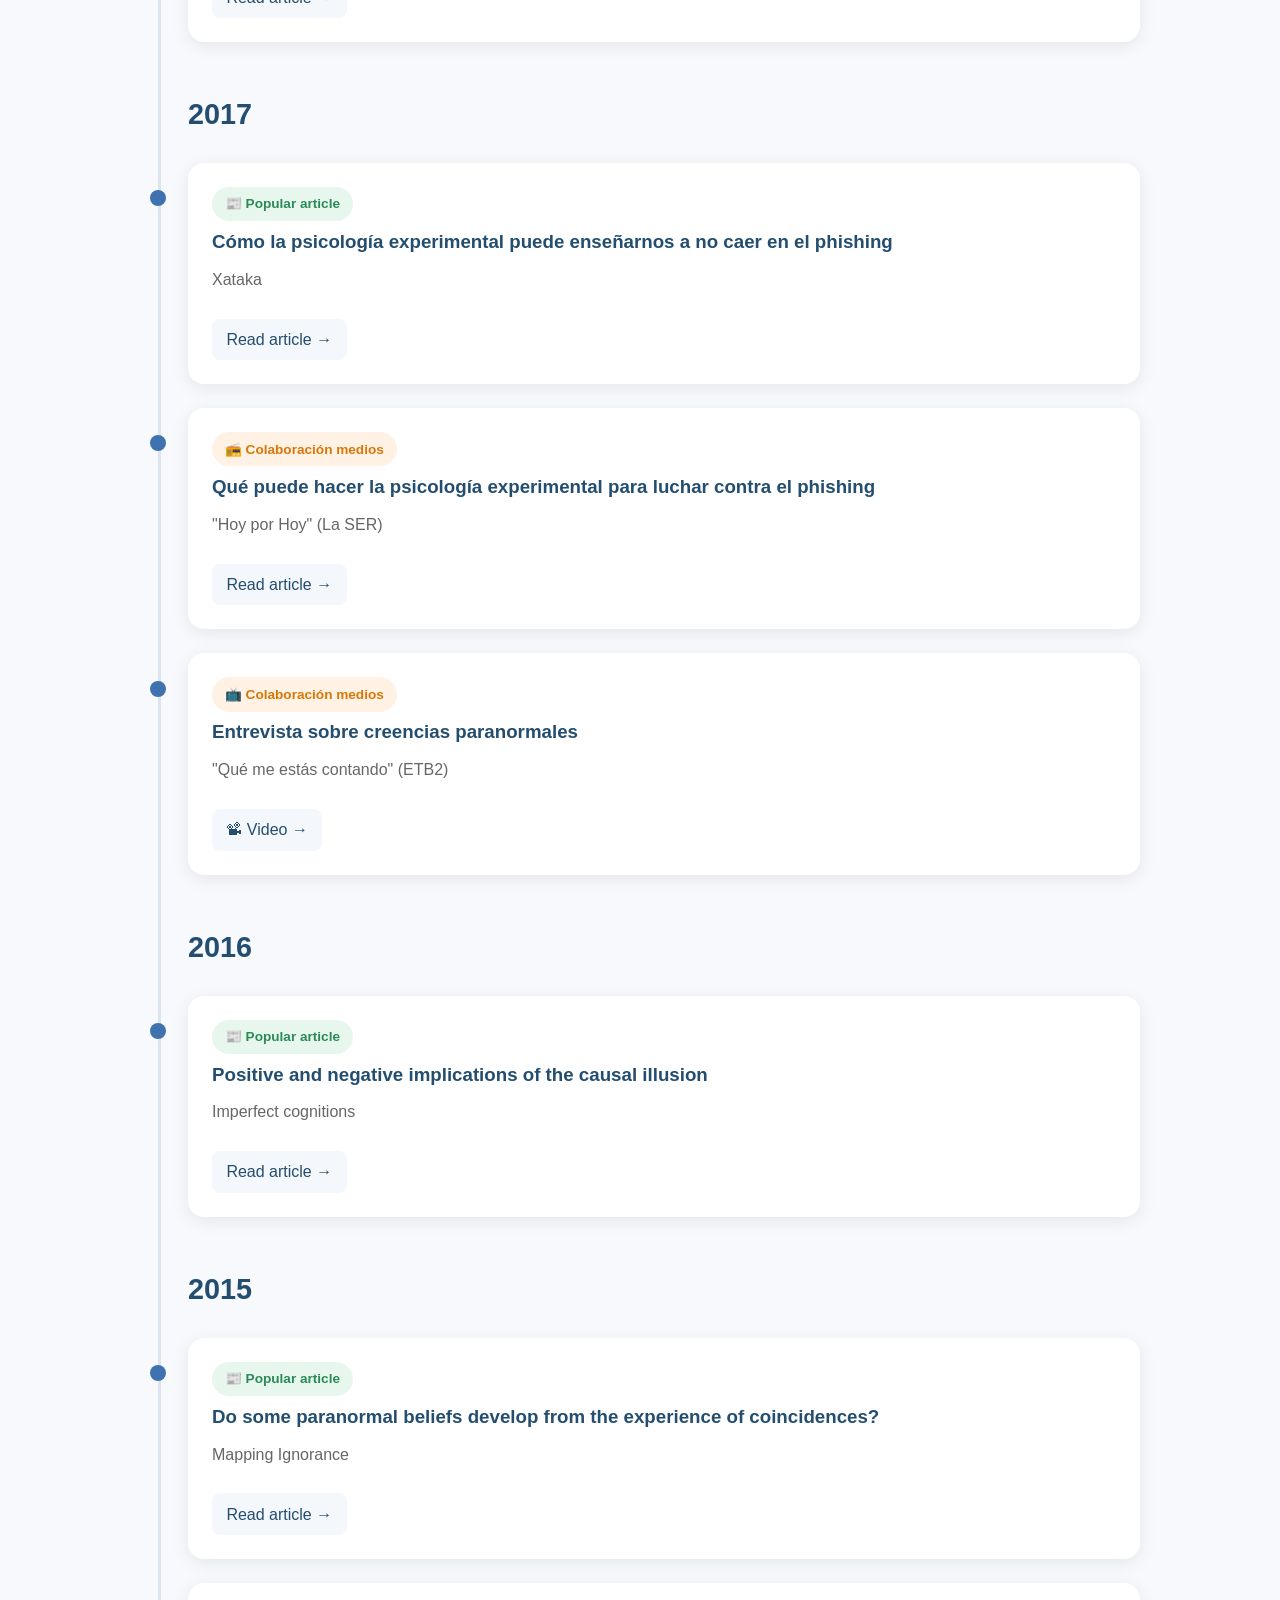
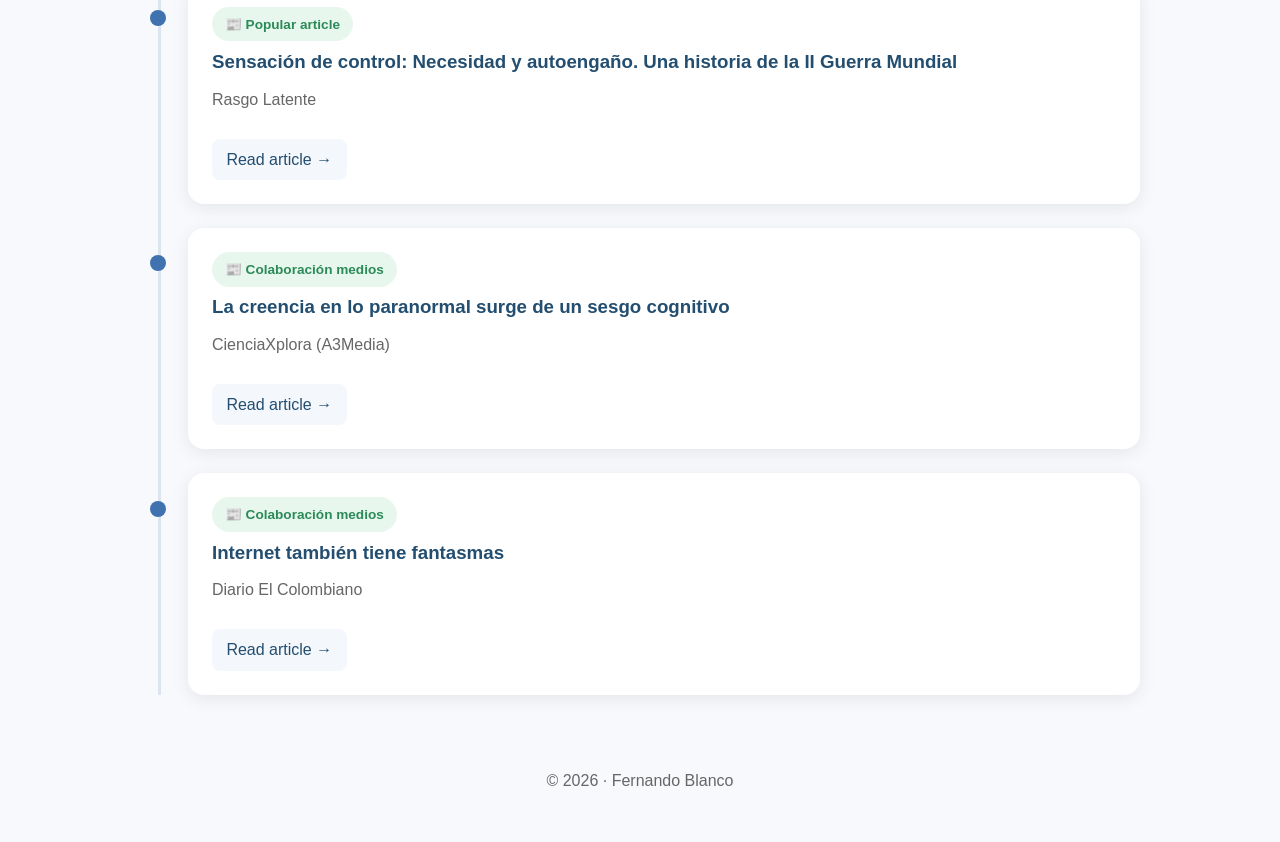
==== commit f76ff9ef: "Add files via upload" ====
--- a/outreach.html
+++ b/outreach.html
@@ -11,7 +11,7 @@
 <header>
   <div class="container">
     <nav>
-      <div class="logo">Your Name</div>
+      <div class="logo">Fernando Blanco, PhD</div>
 
       <div class="menu">
         <a href="index.html">Home</a>
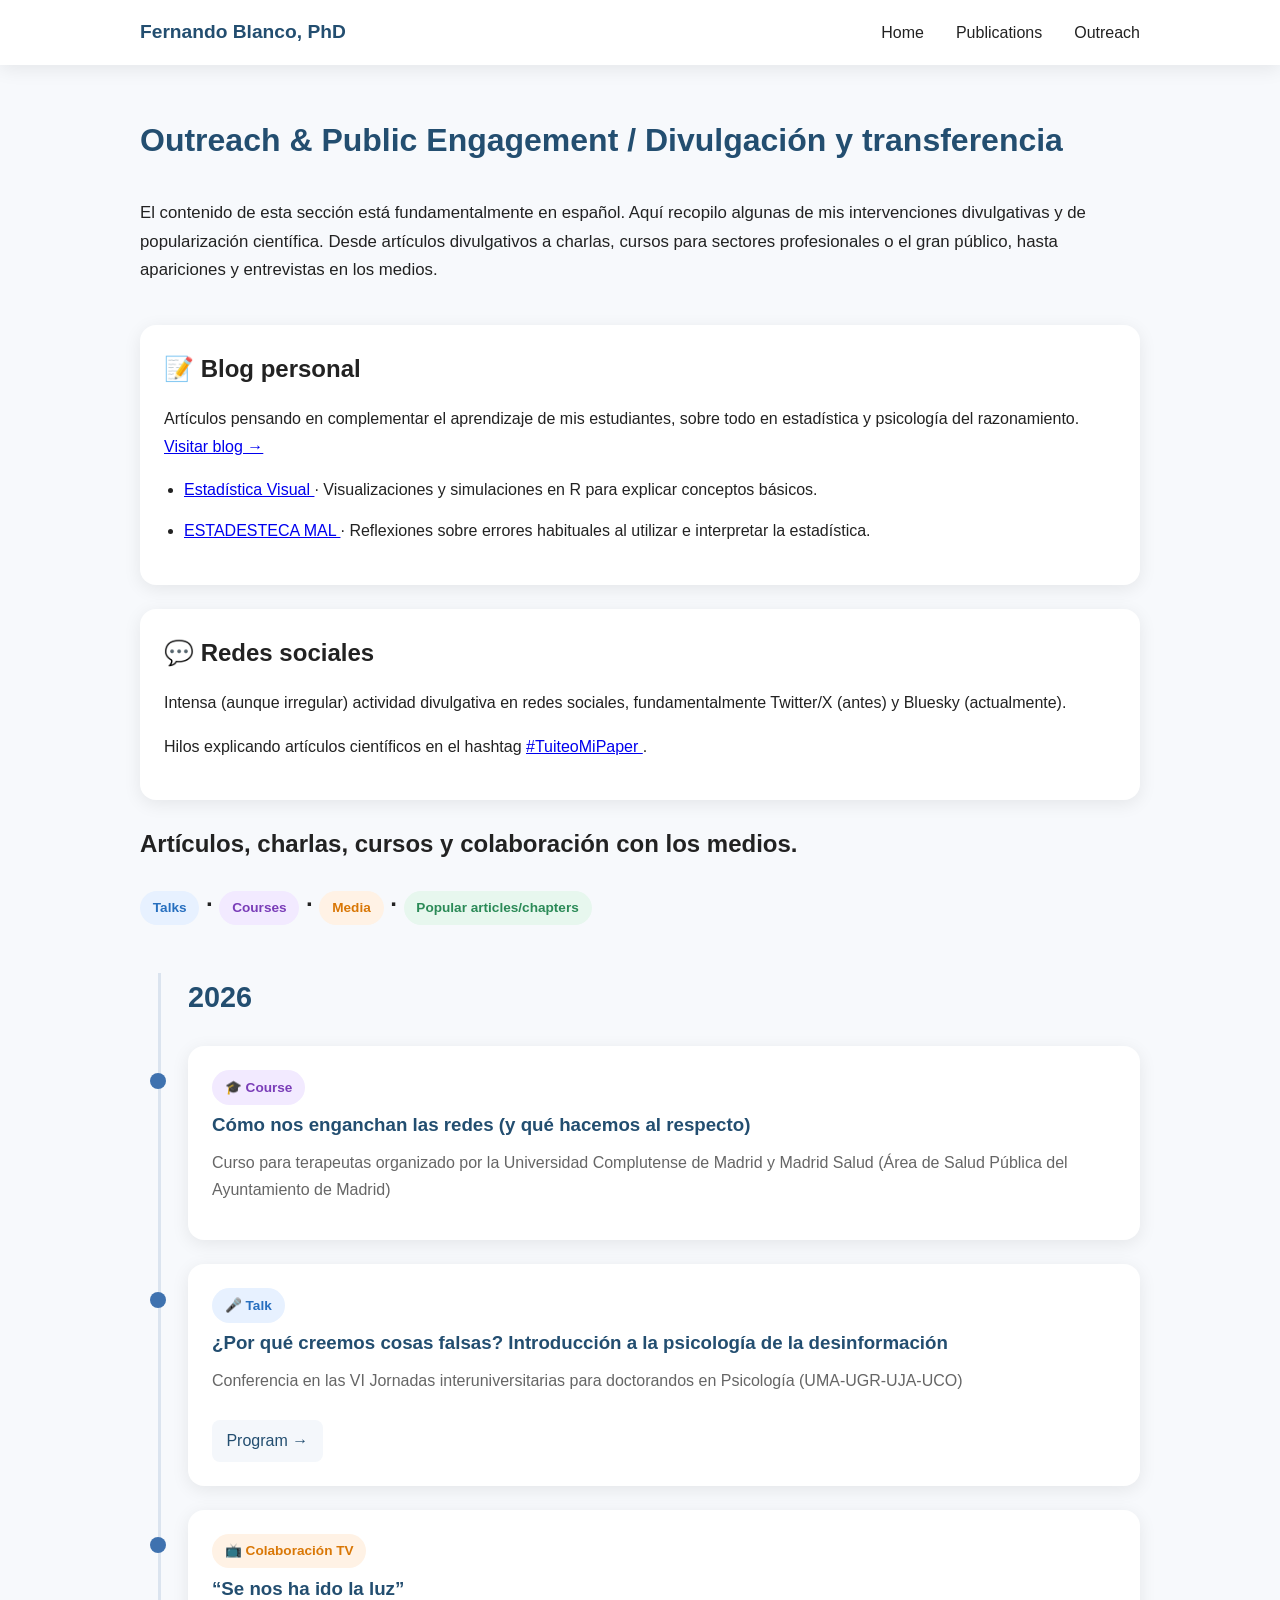
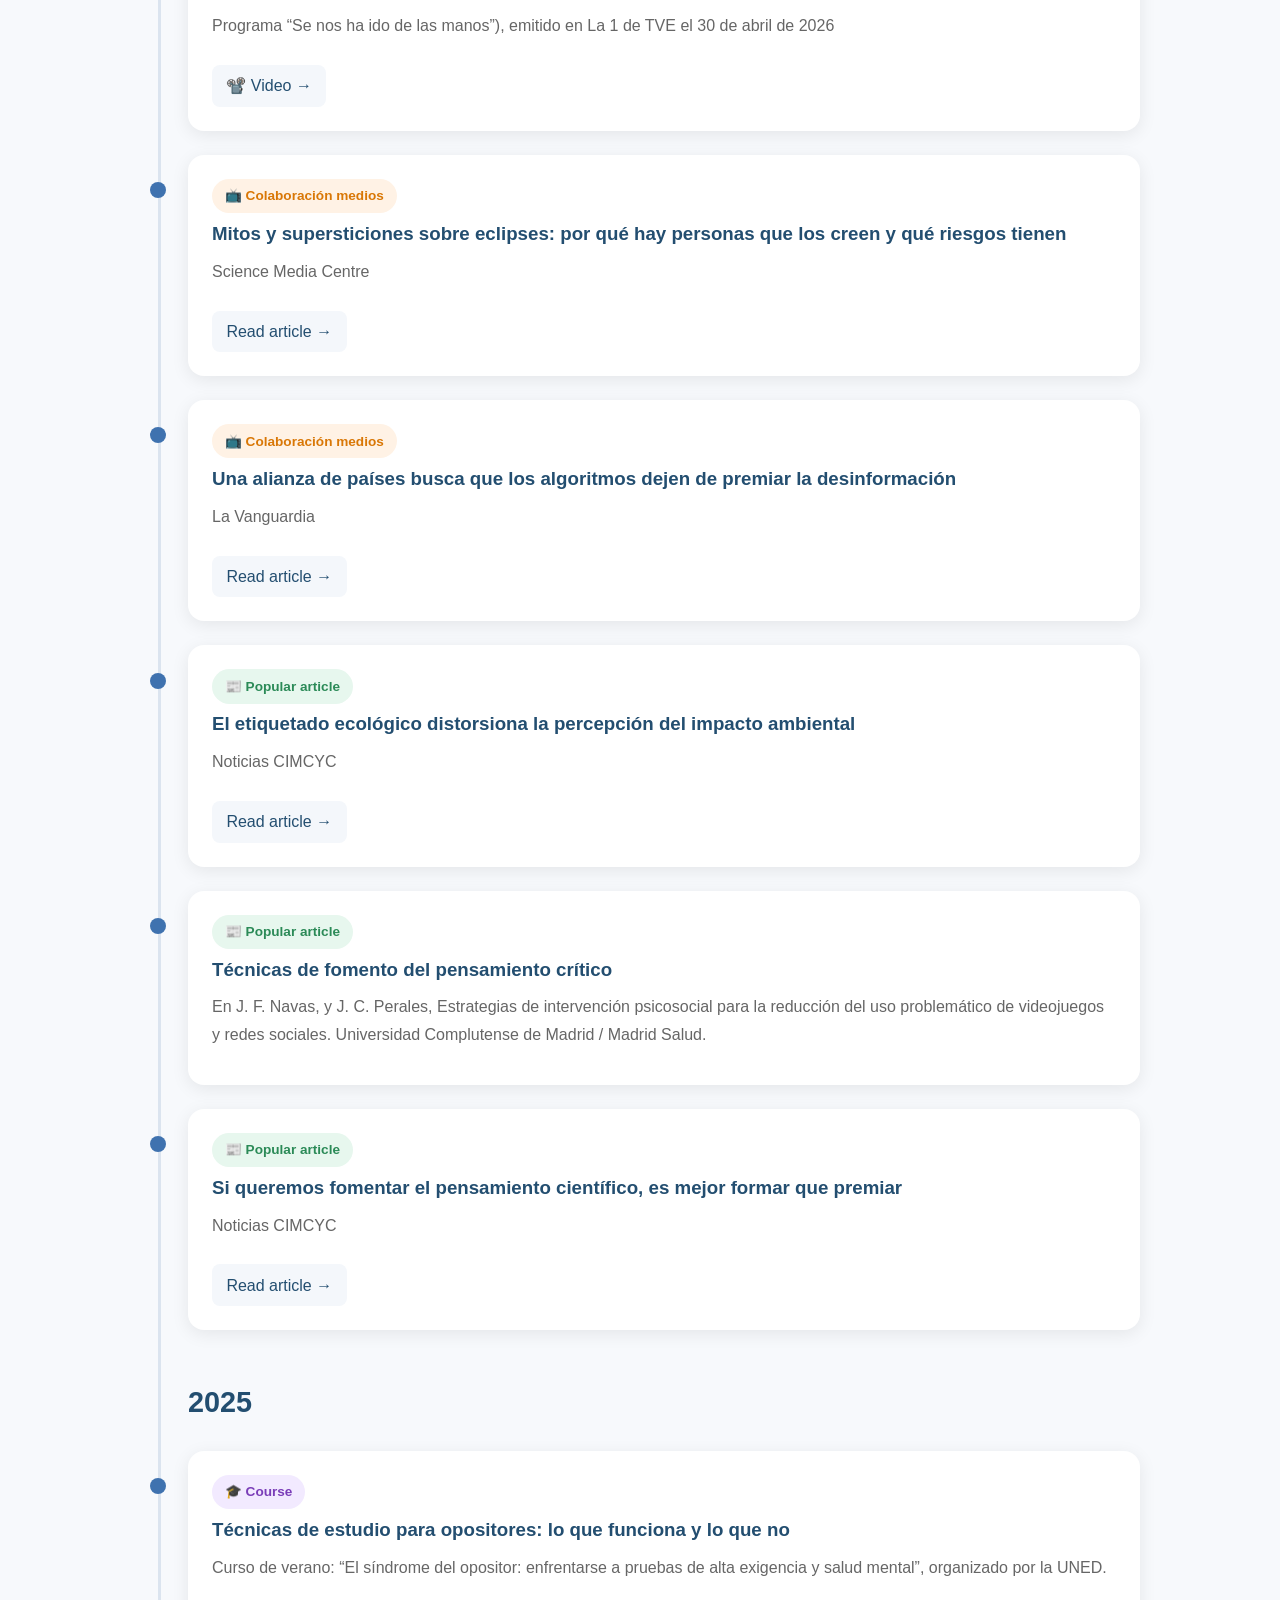
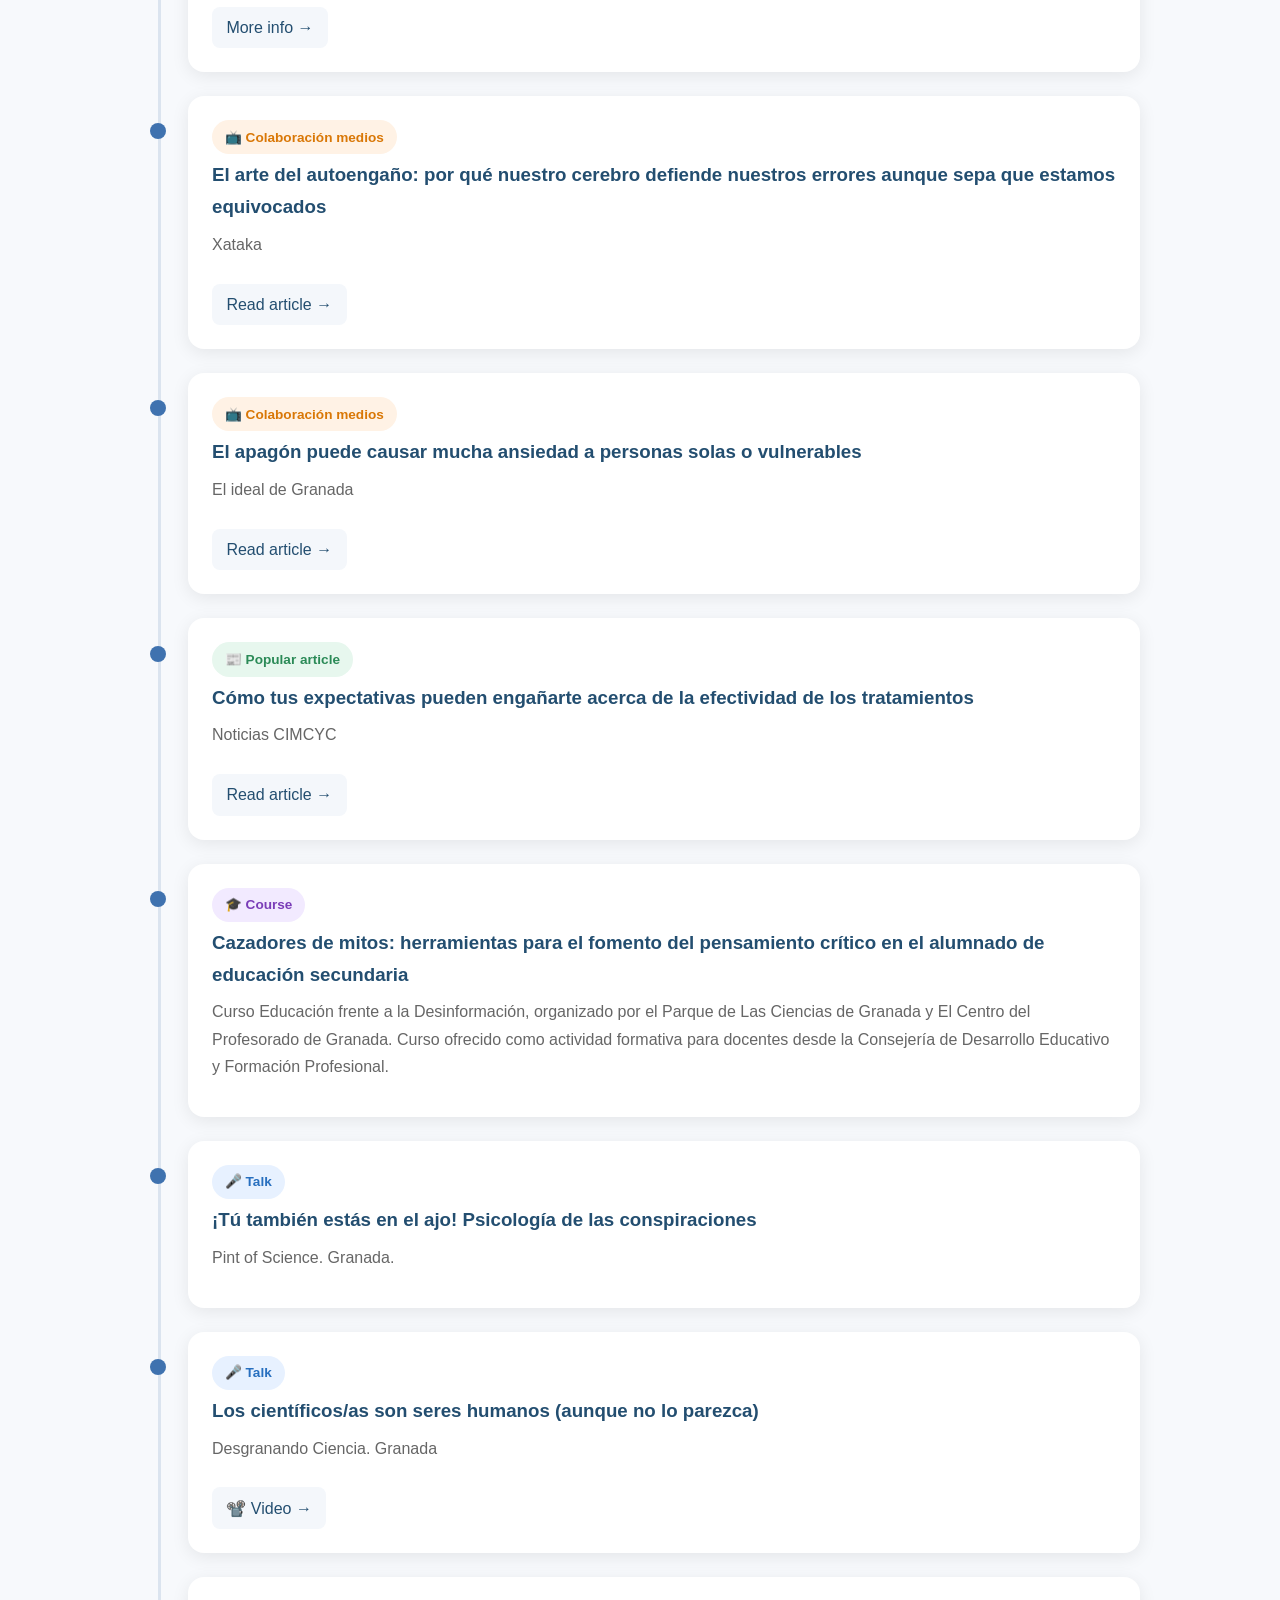
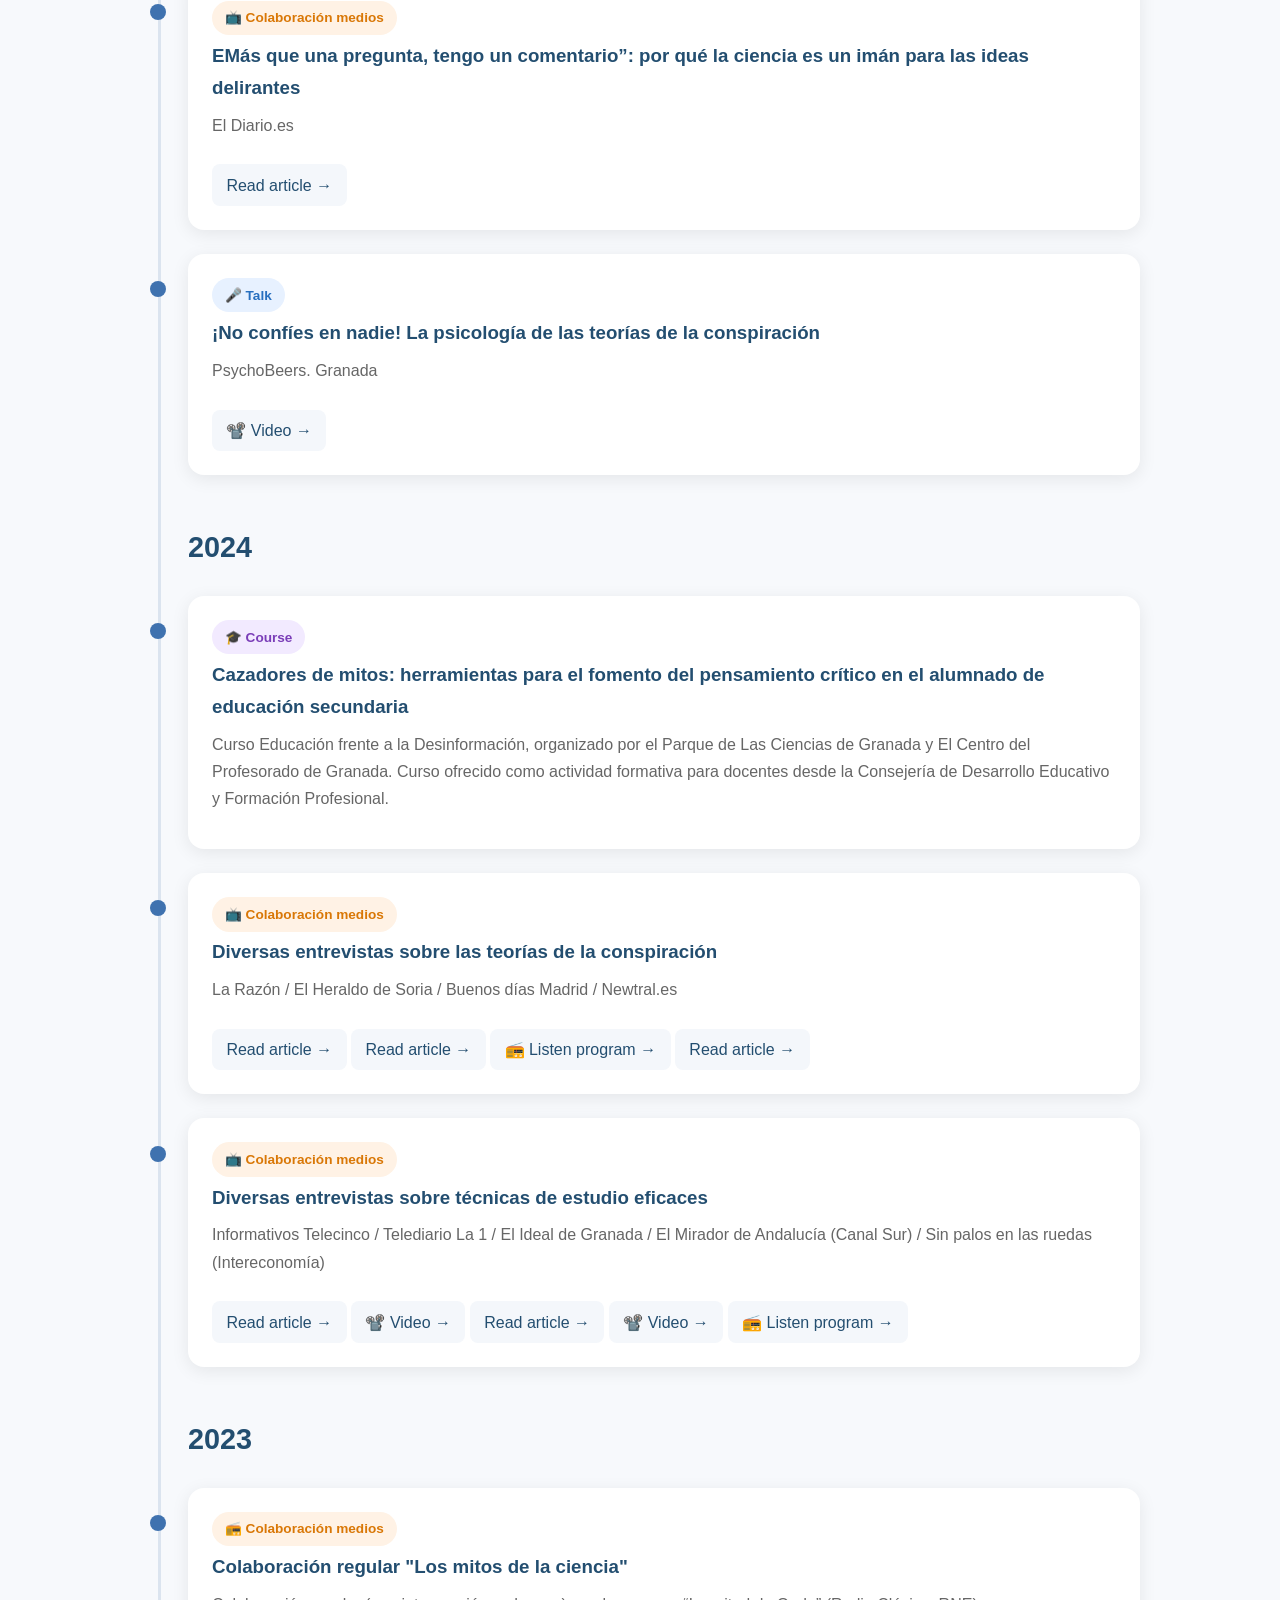
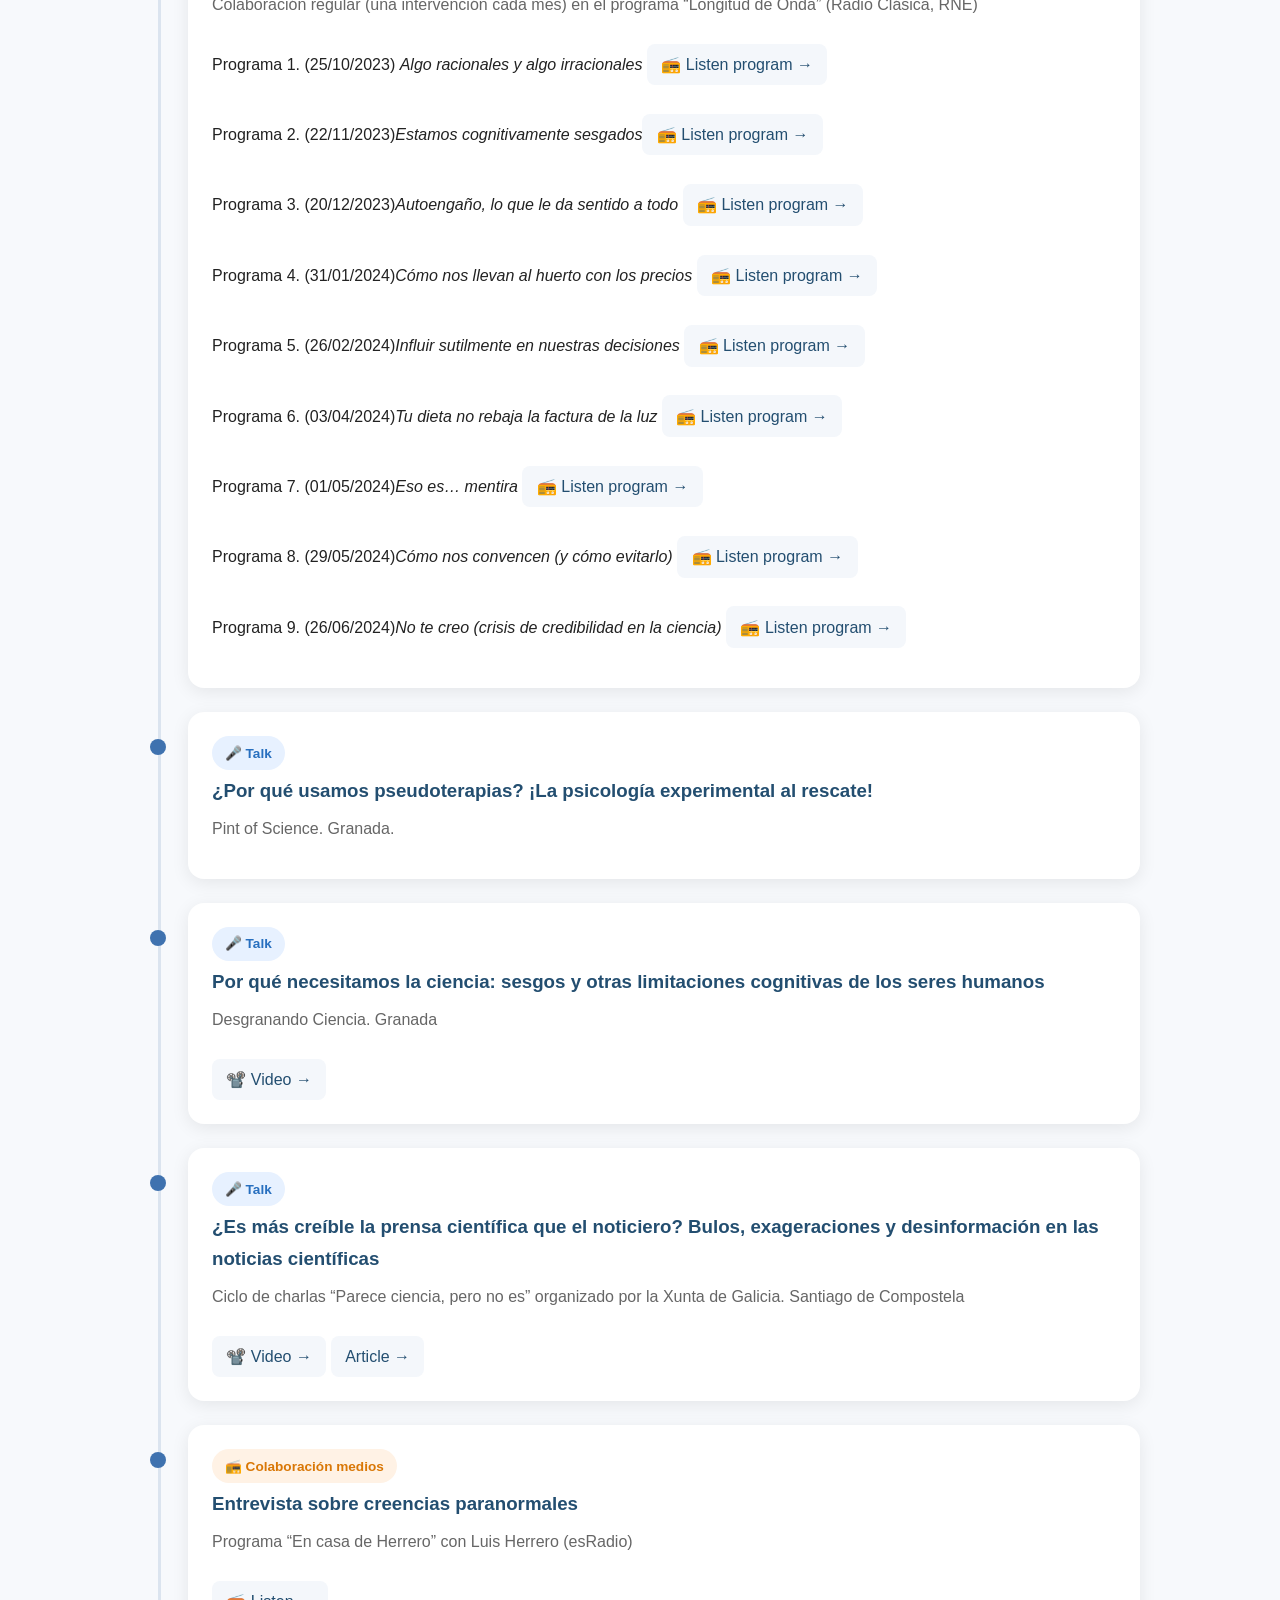
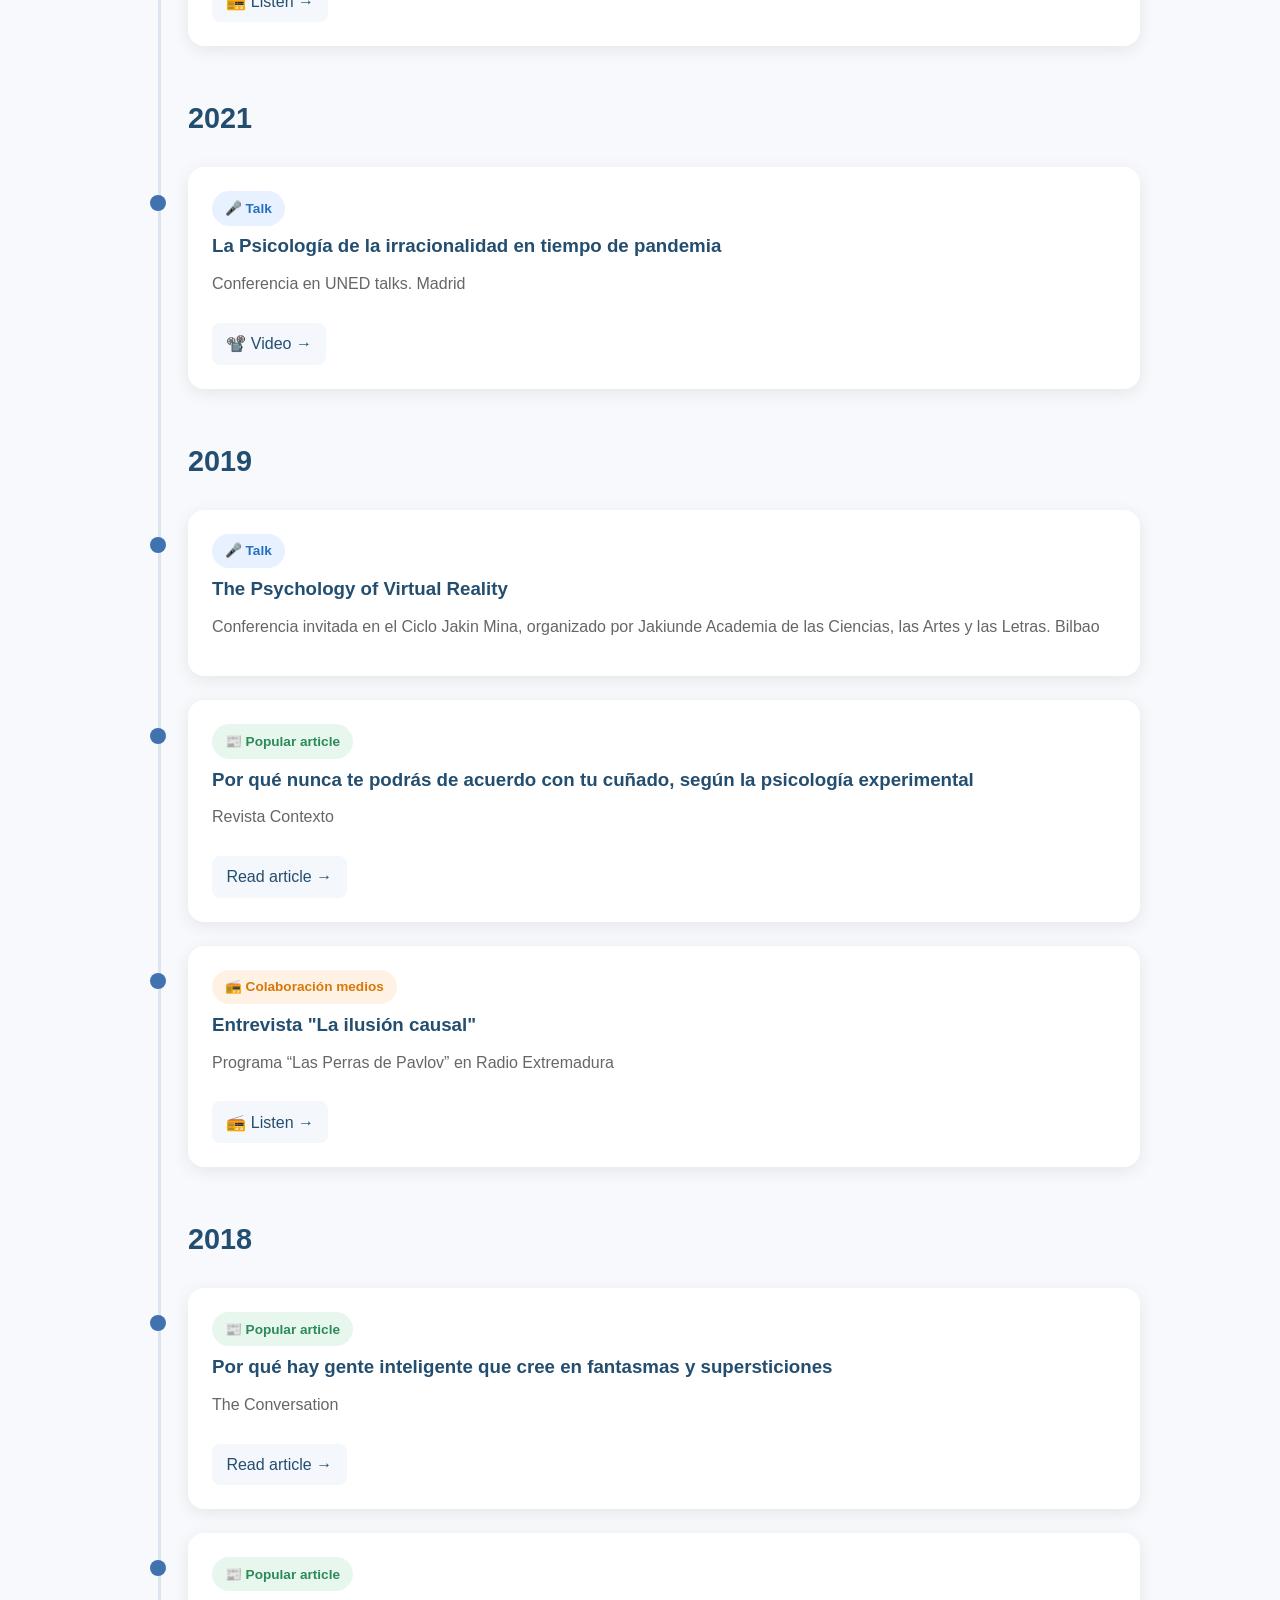
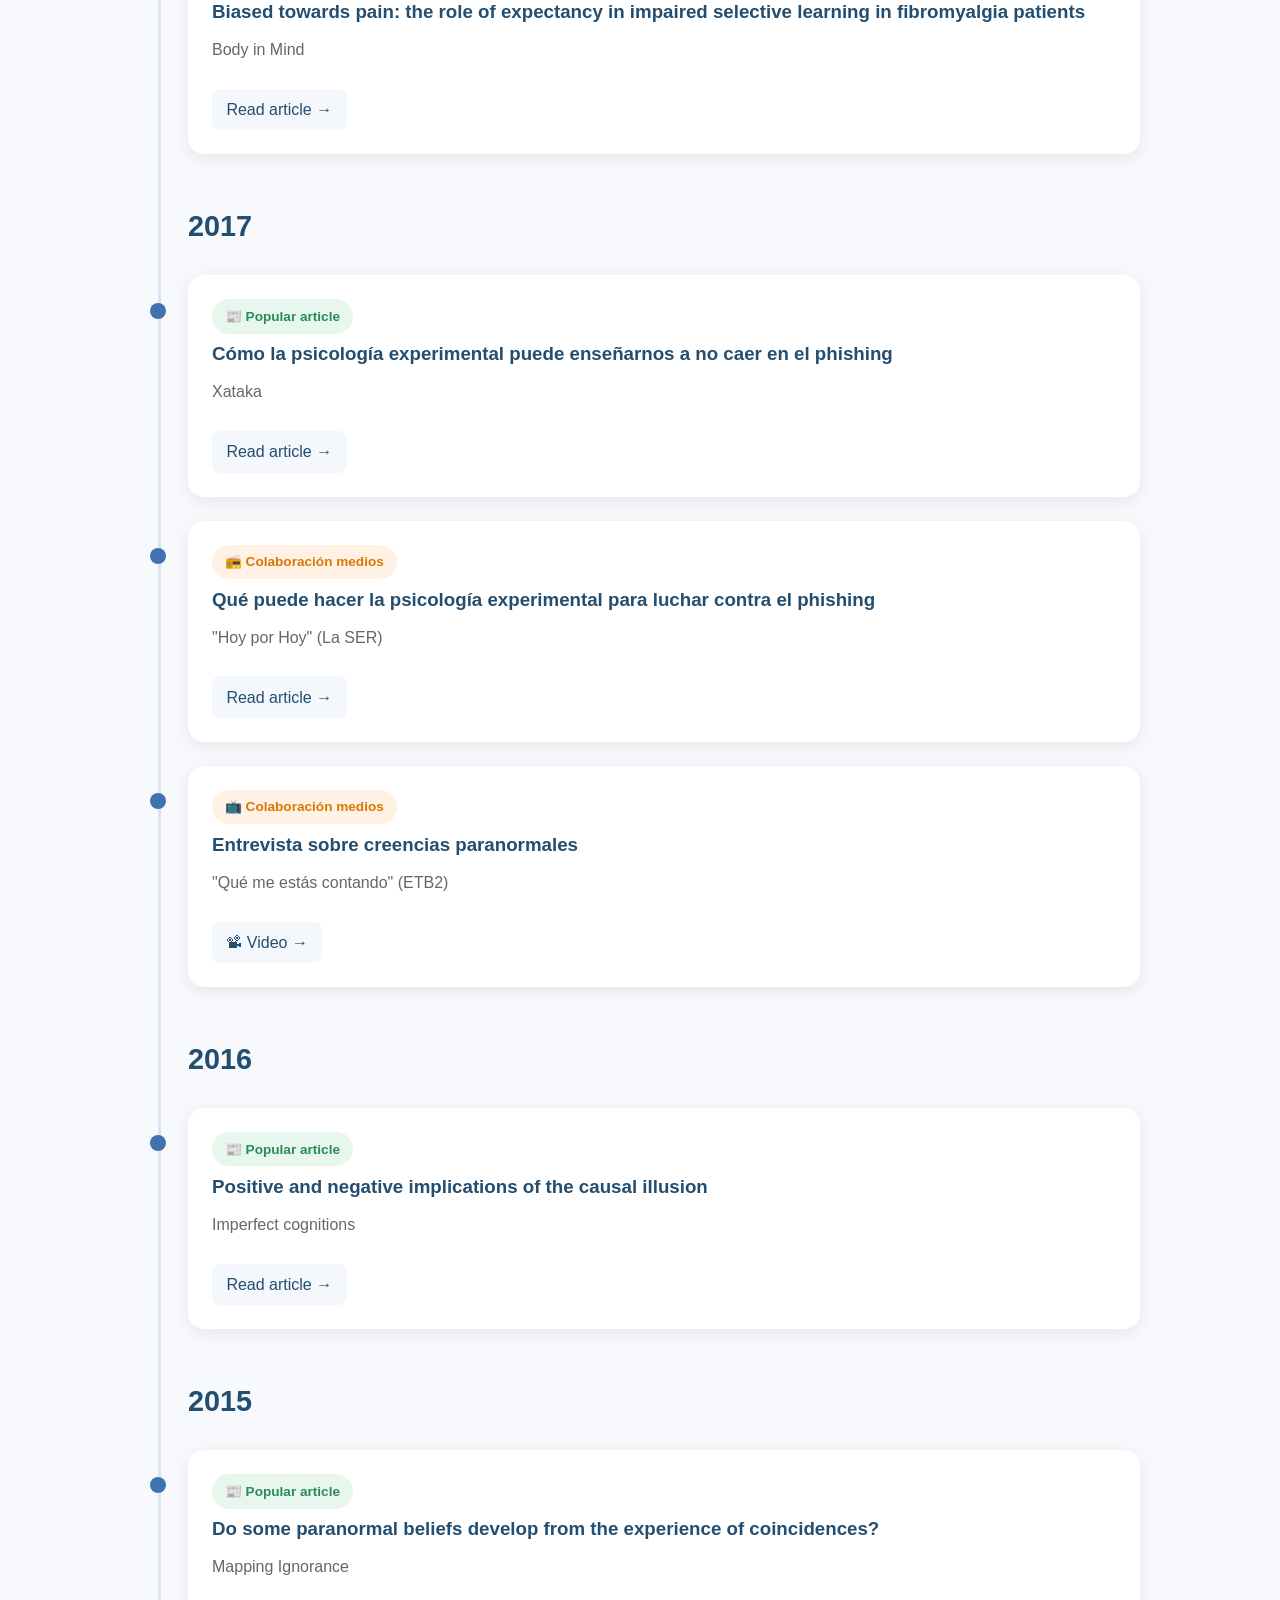
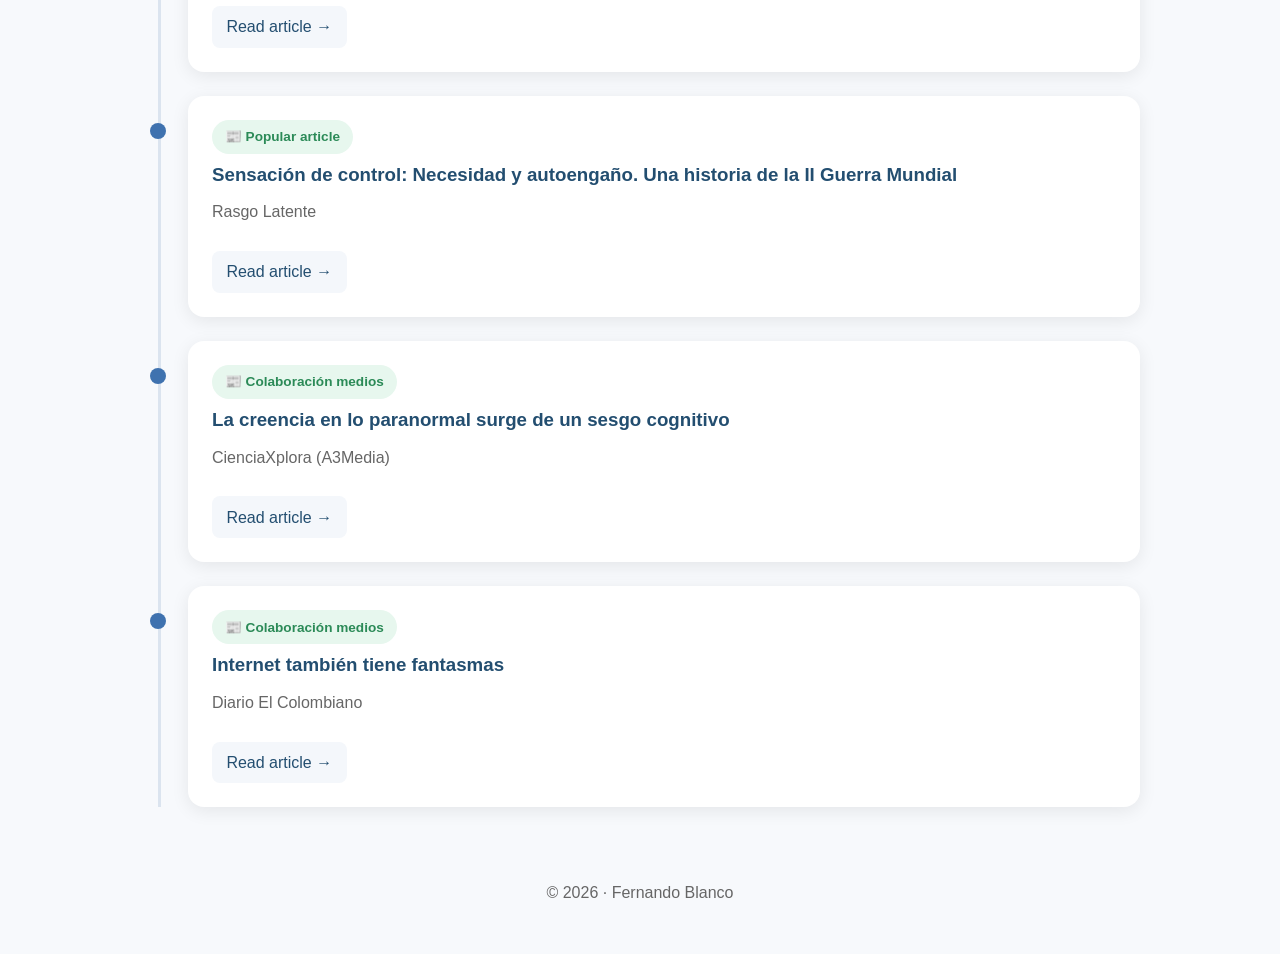
==== commit a9231251: "Add files via upload" ====
--- a/outreach.html
+++ b/outreach.html
@@ -27,25 +27,54 @@
   <h1 class="section-title">
     Outreach & Public Engagement / Divulgación y transferencia
   </h1>
- <p>
-	El contenido de esta sección está fundamentalmente en español. Aquí recopilo casi todas mis intervenciones divulgativas y de popularización científica. Desde artículos divulgativos a charlas, impartición de cursos para sectores profesionales (ej. profesorado) o el gran público, hasta apariciones y entrevistas en los medios. Cuando estén disponibles, podrás acceder a los vídeos, audios o artículos.  
- </p>
+  
+    <section class="intro">
+    <p>
+      El contenido de esta sección está fundamentalmente en español. Aquí recopilo algunas de mis intervenciones divulgativas y de popularización científica. Desde artículos divulgativos a charlas, cursos para sectores profesionales o el gran público, hasta apariciones y entrevistas en los medios.
+    </p>
+  </section>
+  
+   <section class="card">
+    <h2>📝 Blog personal</h2>
+
+    <p>
+      Artículos pensando en complementar el aprendizaje de mis estudiantes, sobre todo en estadística y psicología del razonamiento.
+      <a href="https://fernandoblancopsy.com/blog/">Visitar blog →</a>
+    </p>
+
+    <ul>
+      <li>
+        <a href="https://fernandoblancopsy.com/category/estadistica-visual/">
+          Estadística Visual
+        </a>
+        · Visualizaciones y simulaciones en R para explicar conceptos básicos.
+      </li>
+
+      <li>
+        <a href="https://fernandoblancopsy.com/category/estadistica-mal/">
+          ESTADESTECA MAL
+        </a>
+        · Reflexiones sobre errores habituales al utilizar e interpretar la estadística.
+      </li>
+    </ul>
+  </section>
+  
+   <section class="card">
+    <h2>💬 Redes sociales</h2>
+
+    <p>
+      Intensa (aunque irregular) actividad divulgativa en redes sociales, fundamentalmente Twitter/X (antes) y Bluesky (actualmente).
+    </p>
+
+    <p>
+      Hilos explicando artículos científicos en el hashtag
+      <a href="https://twitter.com/search?q=%23TuiteoMiPaper%20fbpsy&src=typd">
+        #TuiteoMiPaper
+      </a>.
+    </p>
+  </section>
+  
  
- <h2>
-	Blog personal
- </h2>
-<p> Artículos pensando en complementar el aprendizaje de mis estudiantes, sobre todo en los temas de estadística y psicología del razonamiento. <a href= "https://fernandoblancopsy.com/blog/">Visitar blog</a></p>
-<p>
-- Serie de posts <a href="https://fernandoblancopsy.com/category/estadistica-visual/">"Estadística Visual"</a>: Combinando visualizaciones con simulaciones en R, pretendo explicar conceptos básicos de estadística, como la potencia, los p-valores...</p>
-<p>
-- Serie de posts <a href="https://fernandoblancopsy.com/category/estadistica-mal/">"ESTADESTECA MAL"</a>: En esta serie reflexionamos sobre los fallos más habituales al utilizar o interpretar la estadística (qué hacer con un outlier, para qué queremos un grupo de control...). 
-</p>
- 
- <h2>
-	Redes sociales
- </h2>
-<p> Intensa (aunque irregular) actividad divulgativa en redes sociales, fundamentalmente Twitter/X (antes) y Bluesky (actualmente). A menudo tuiteo/bluiteo hilos explicando los artículos científicos en los que participo: Disponibles en Twitter/X y Bluesky, en el hashtag <a href="https://twitter.com/search?q=%23TuiteoMiPaper%20fbpsy&src=typd">#TuiteoMiPaper</a>
-</p> 
  
   <h2>
 	Artículos, charlas, cursos y colaboración con los medios.
--- a/styles.css
+++ b/styles.css
@@ -82,6 +82,7 @@
   color: var(--primary);
 }
 
+
 .summary {
   max-width: 700px;
   margin: auto;
@@ -403,6 +404,27 @@
 	
 }
 
+.intro {
+  margin-bottom: 2.5rem;
+  font-size: 1.05rem;
+}
+
+.card h2 {
+  margin-top: 0;
+  margin-bottom: 1rem;
+  font-size: 1.5rem;
+}
+
+.card ul {
+  padding-left: 1.25rem;
+}
+
+.card li {
+  margin-bottom: .9rem;
+}
+
+
+
 /* Móvil */
 
 @media (max-width: 700px) {
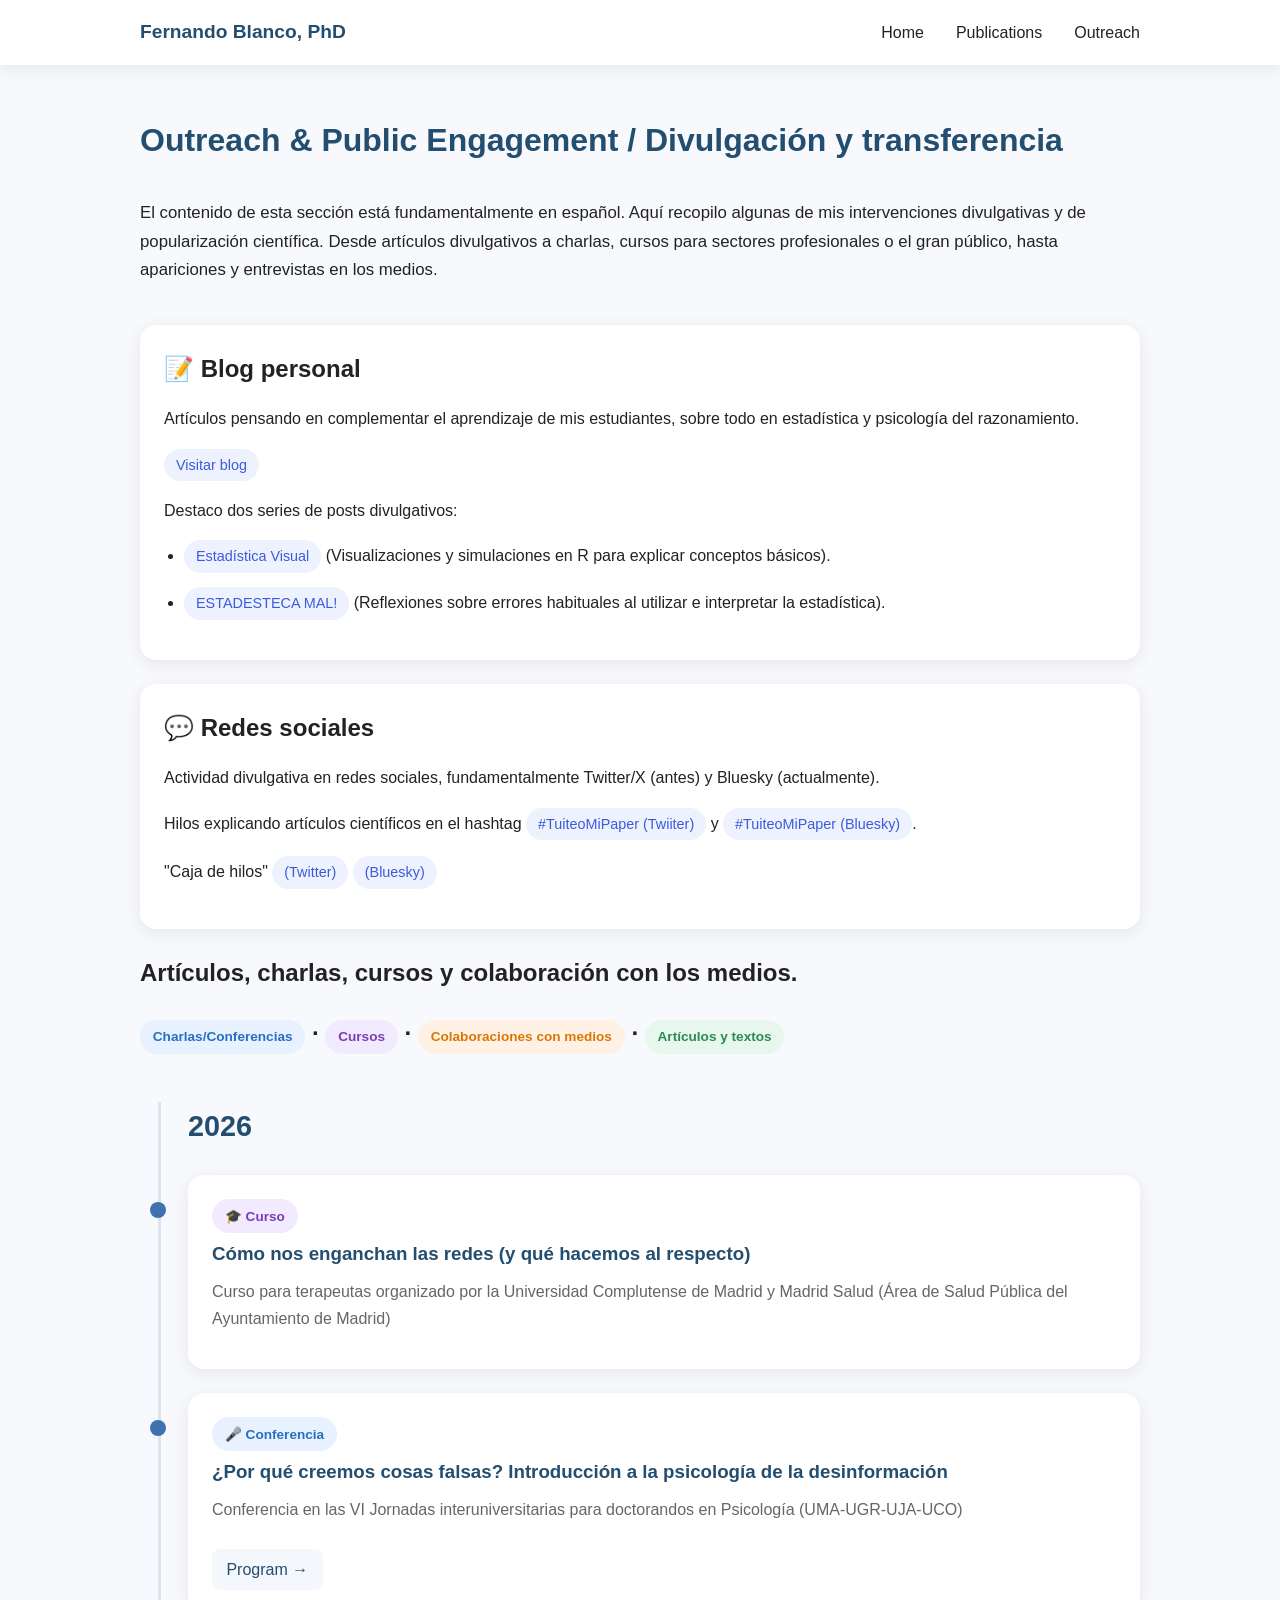
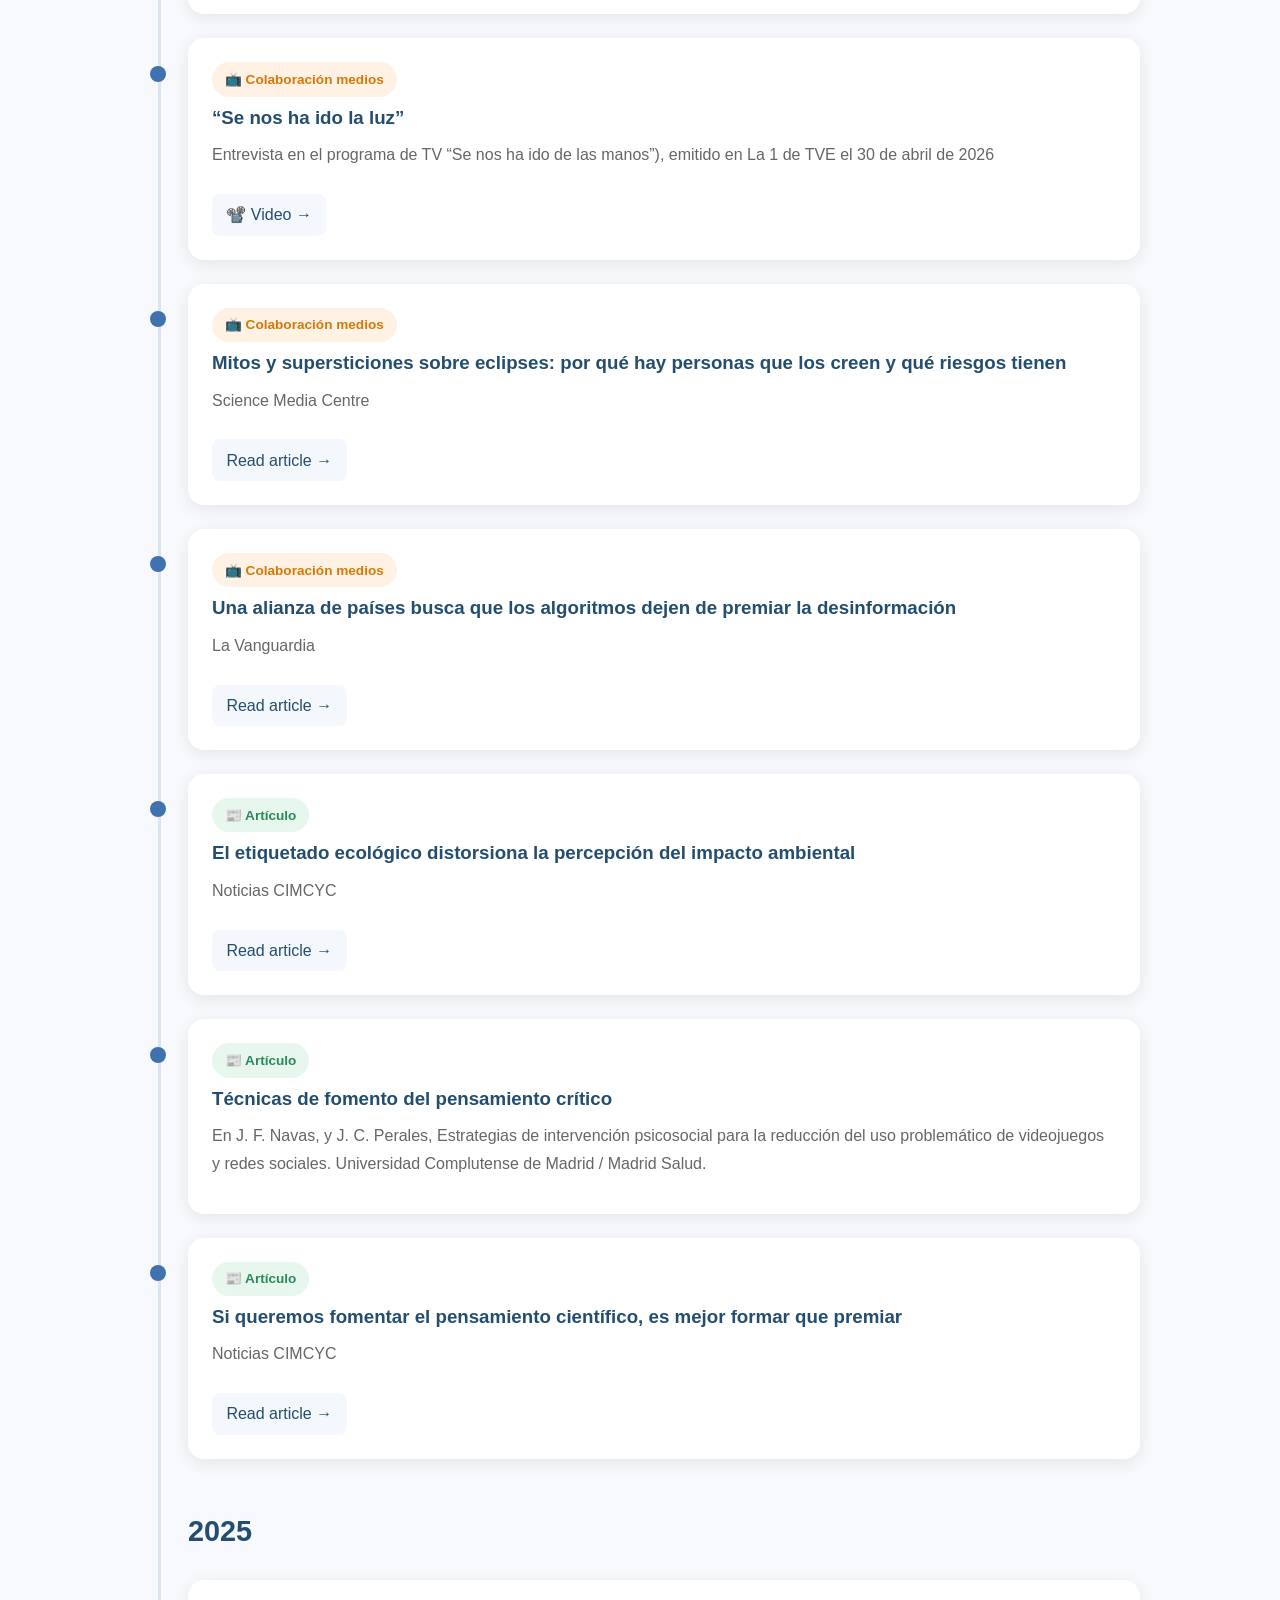
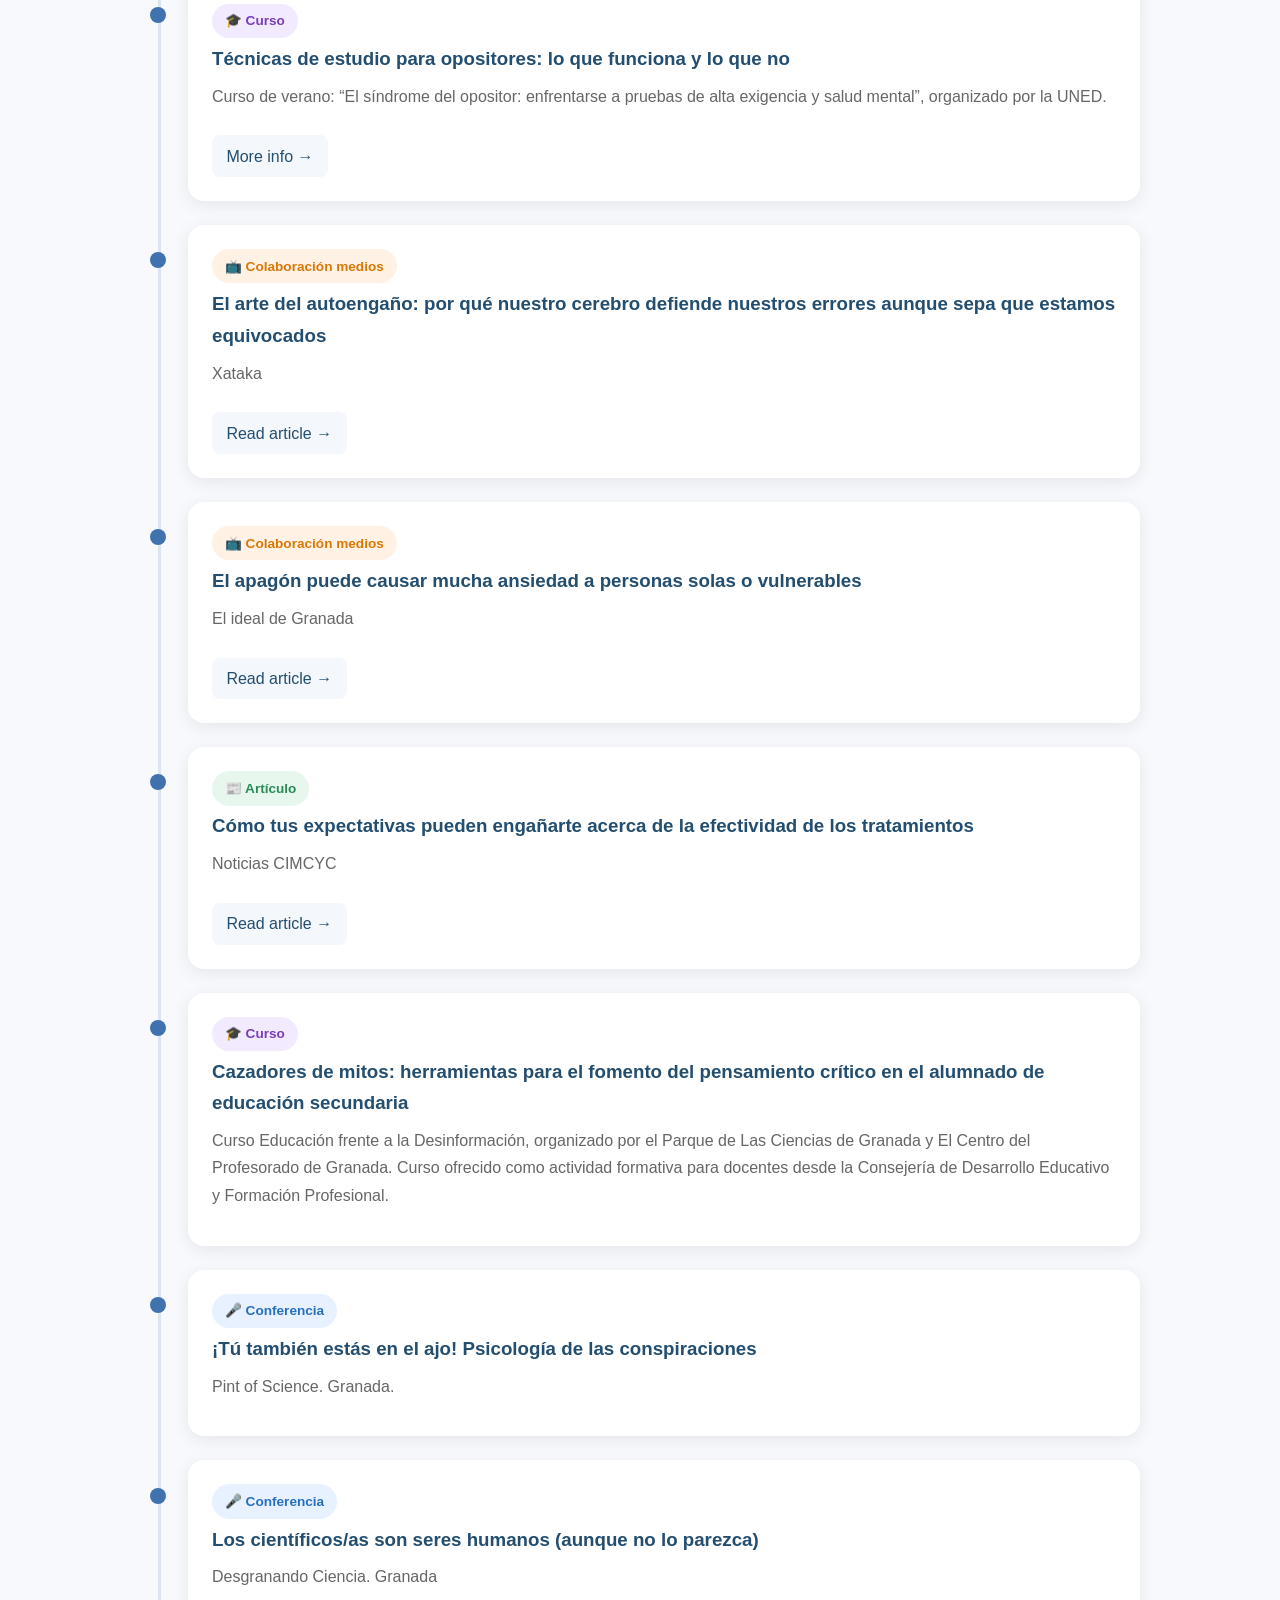
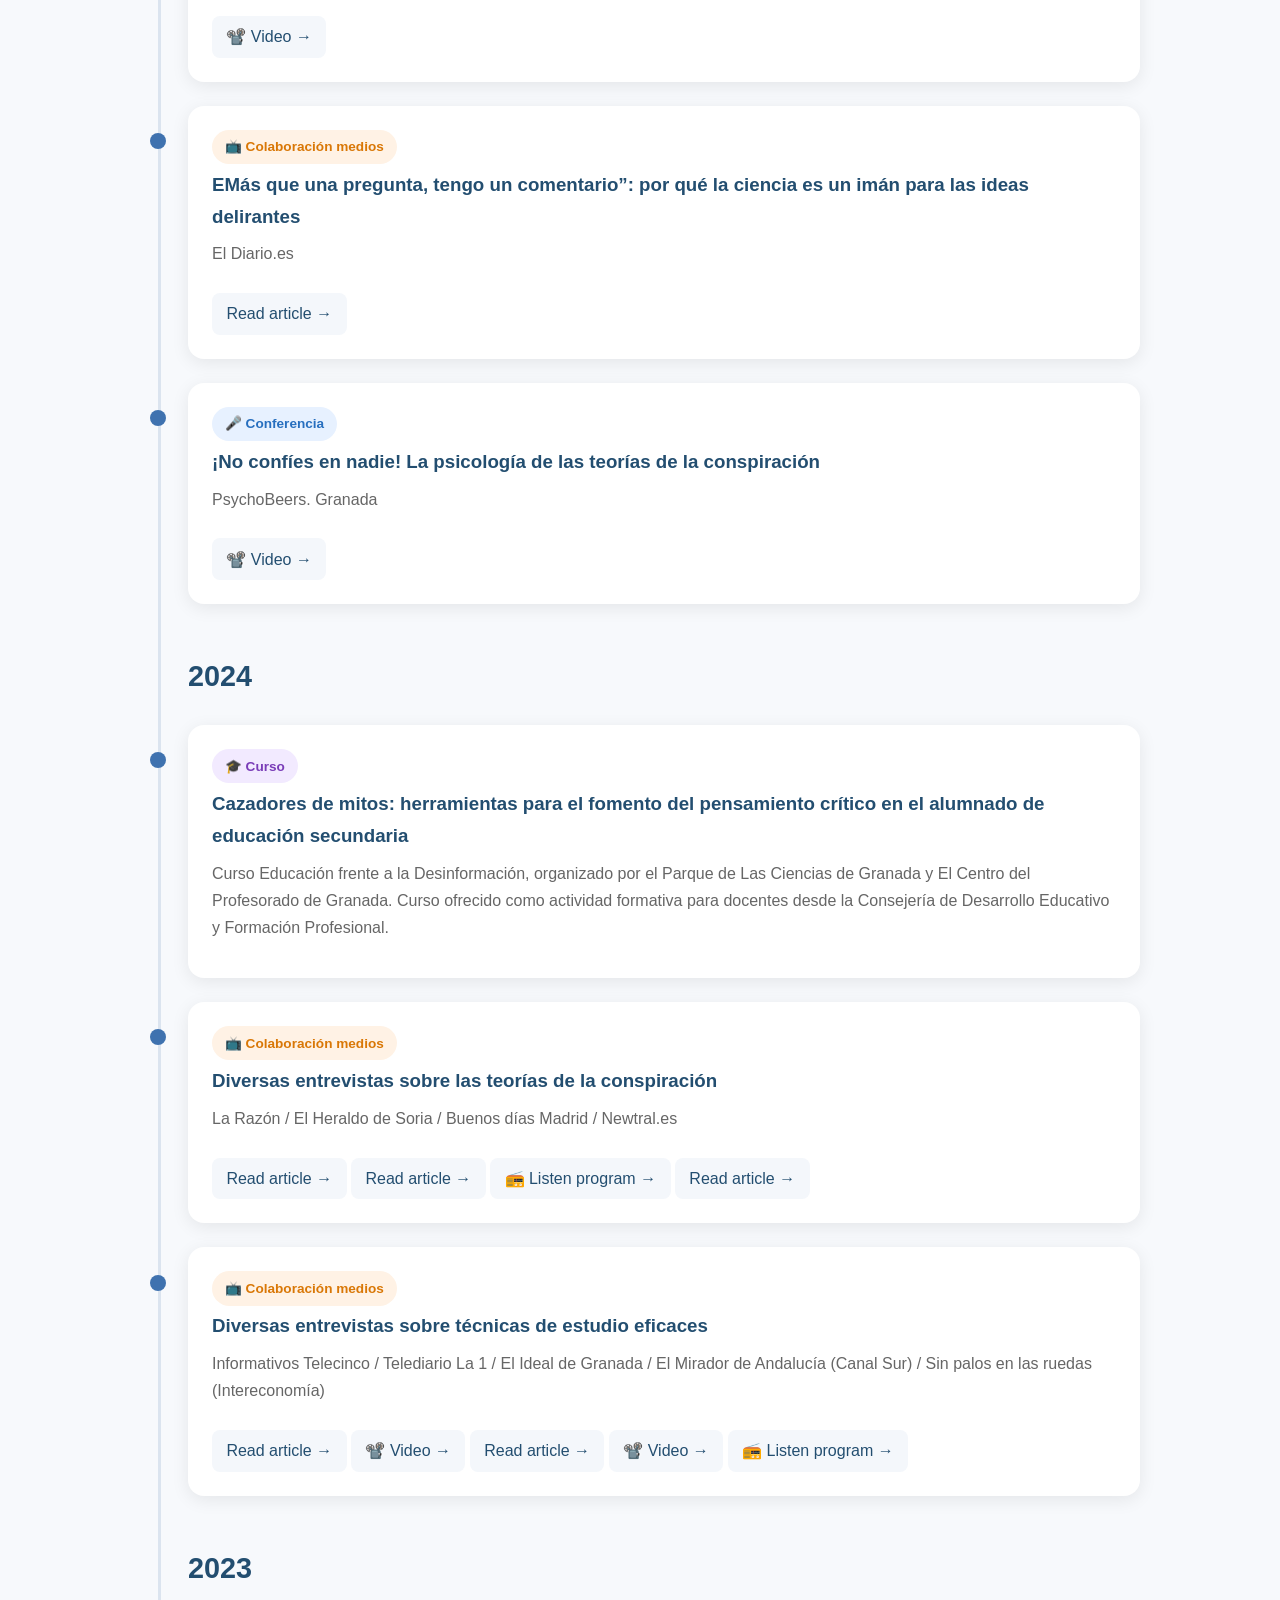
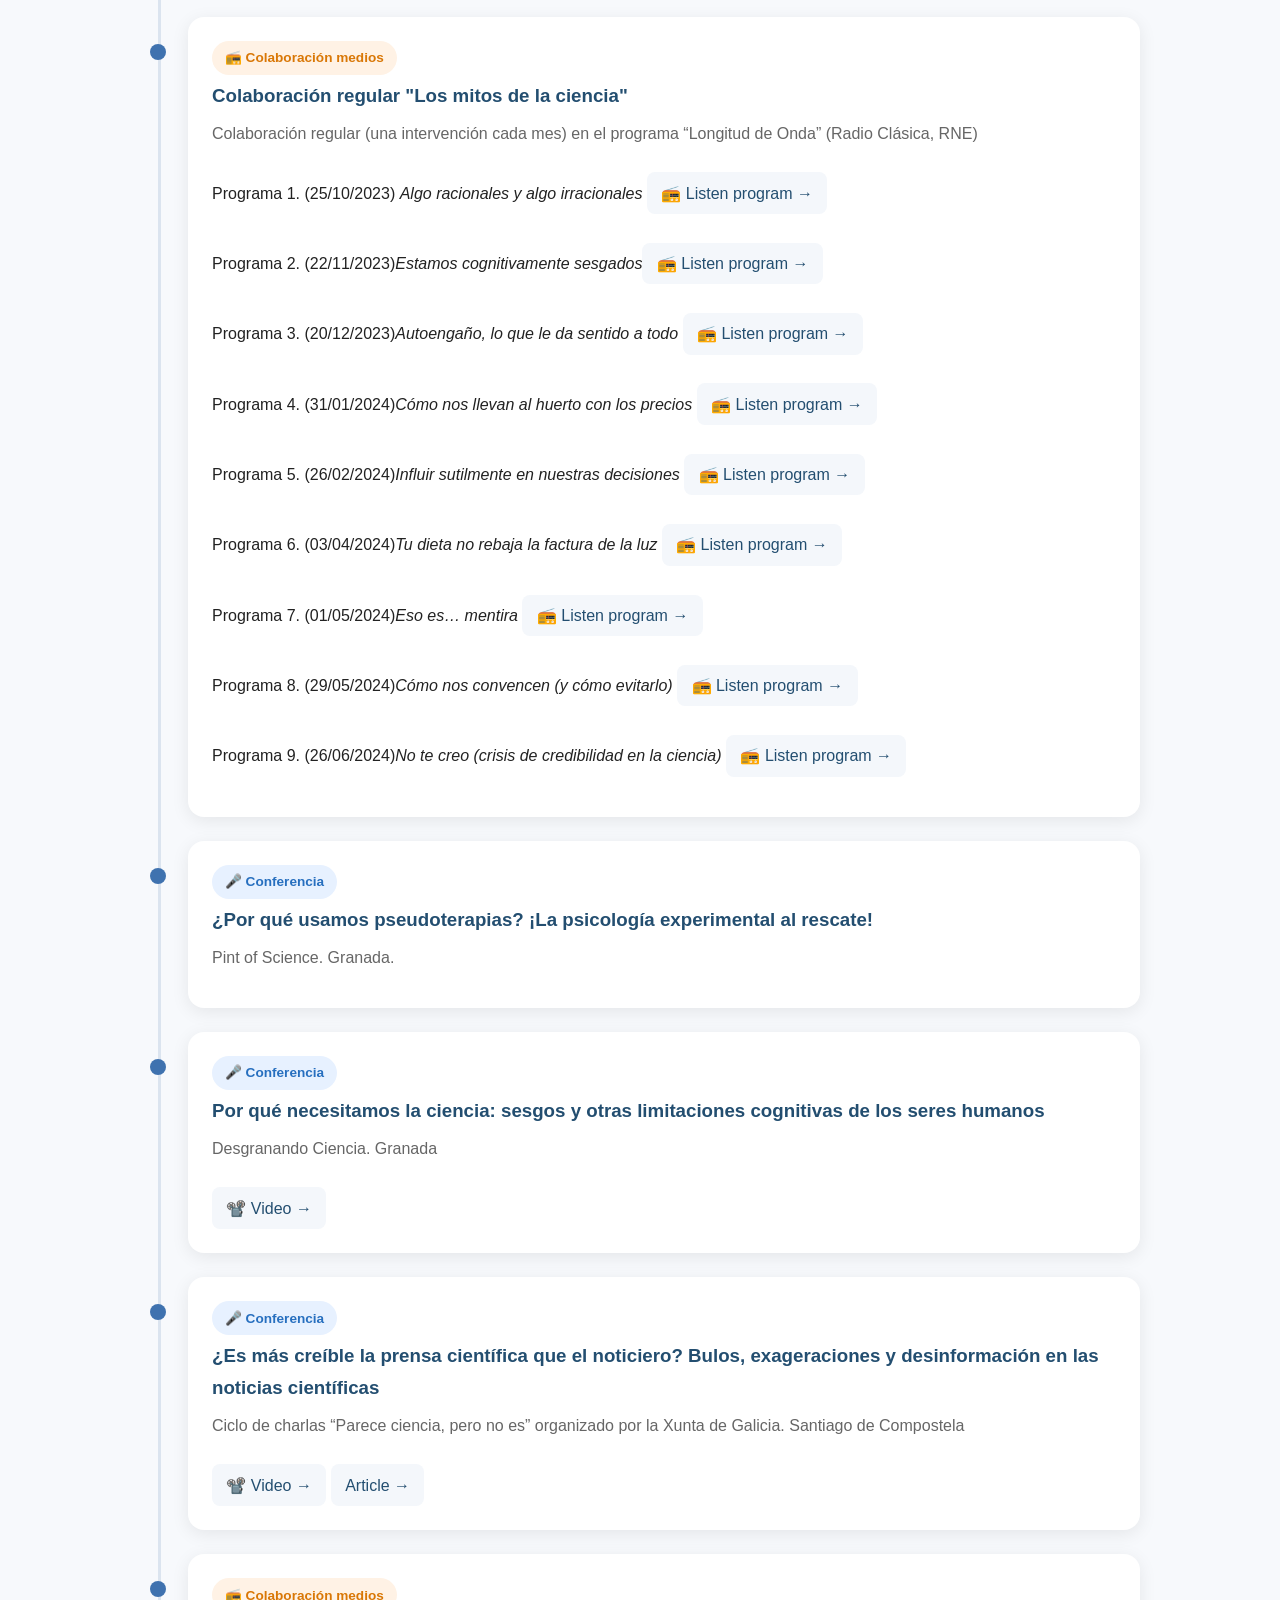
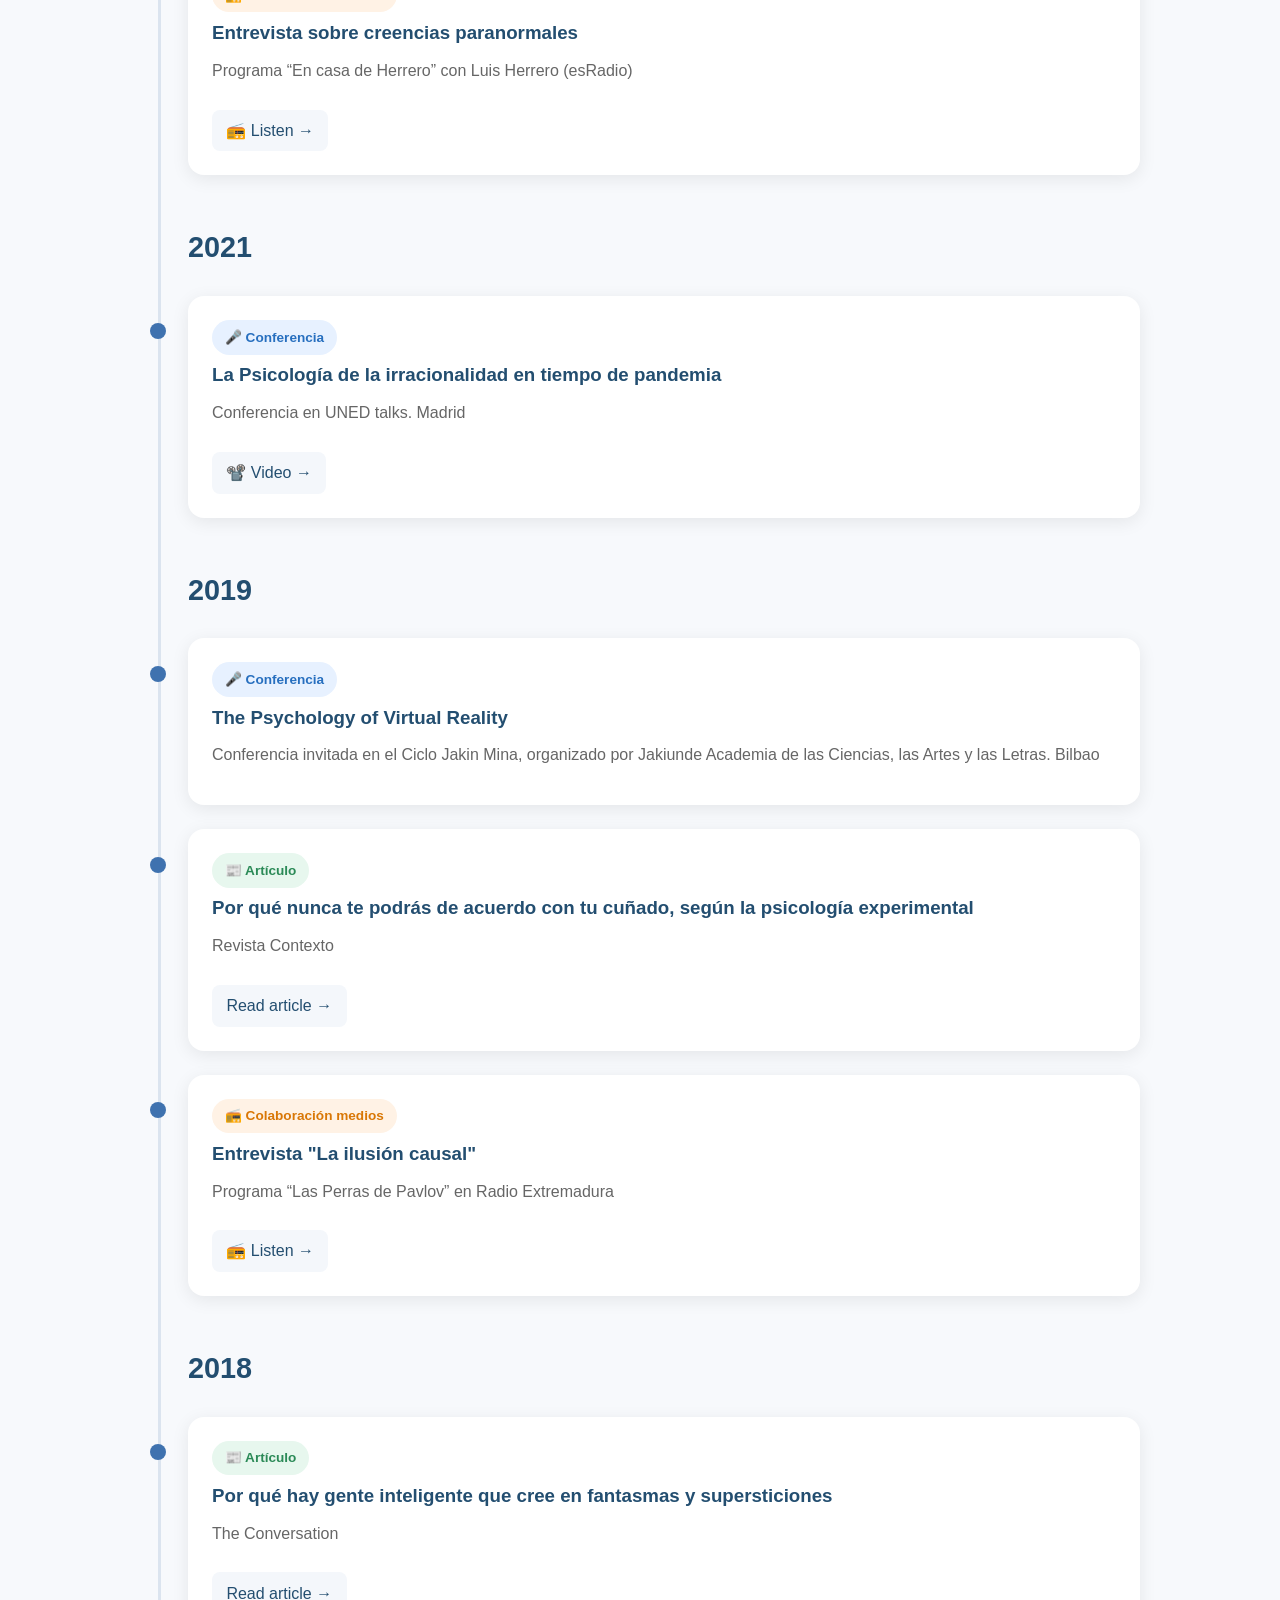
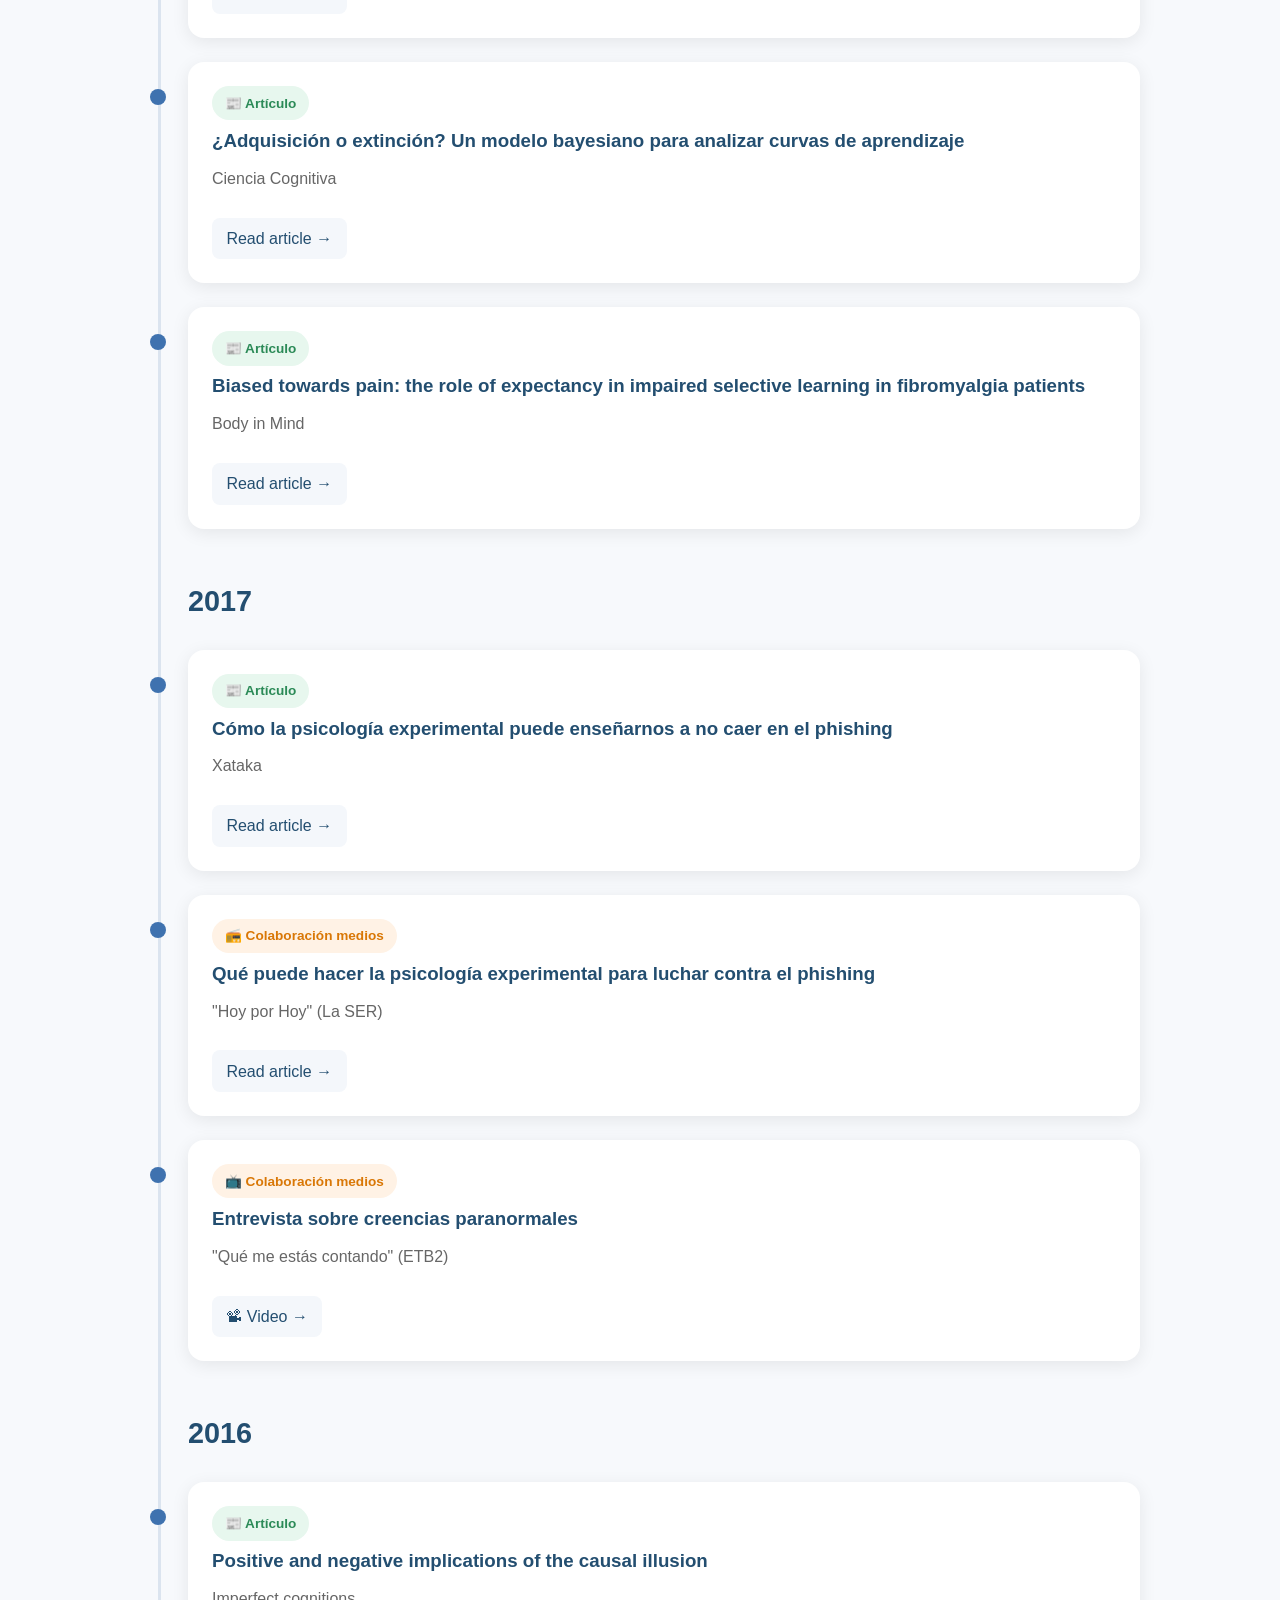
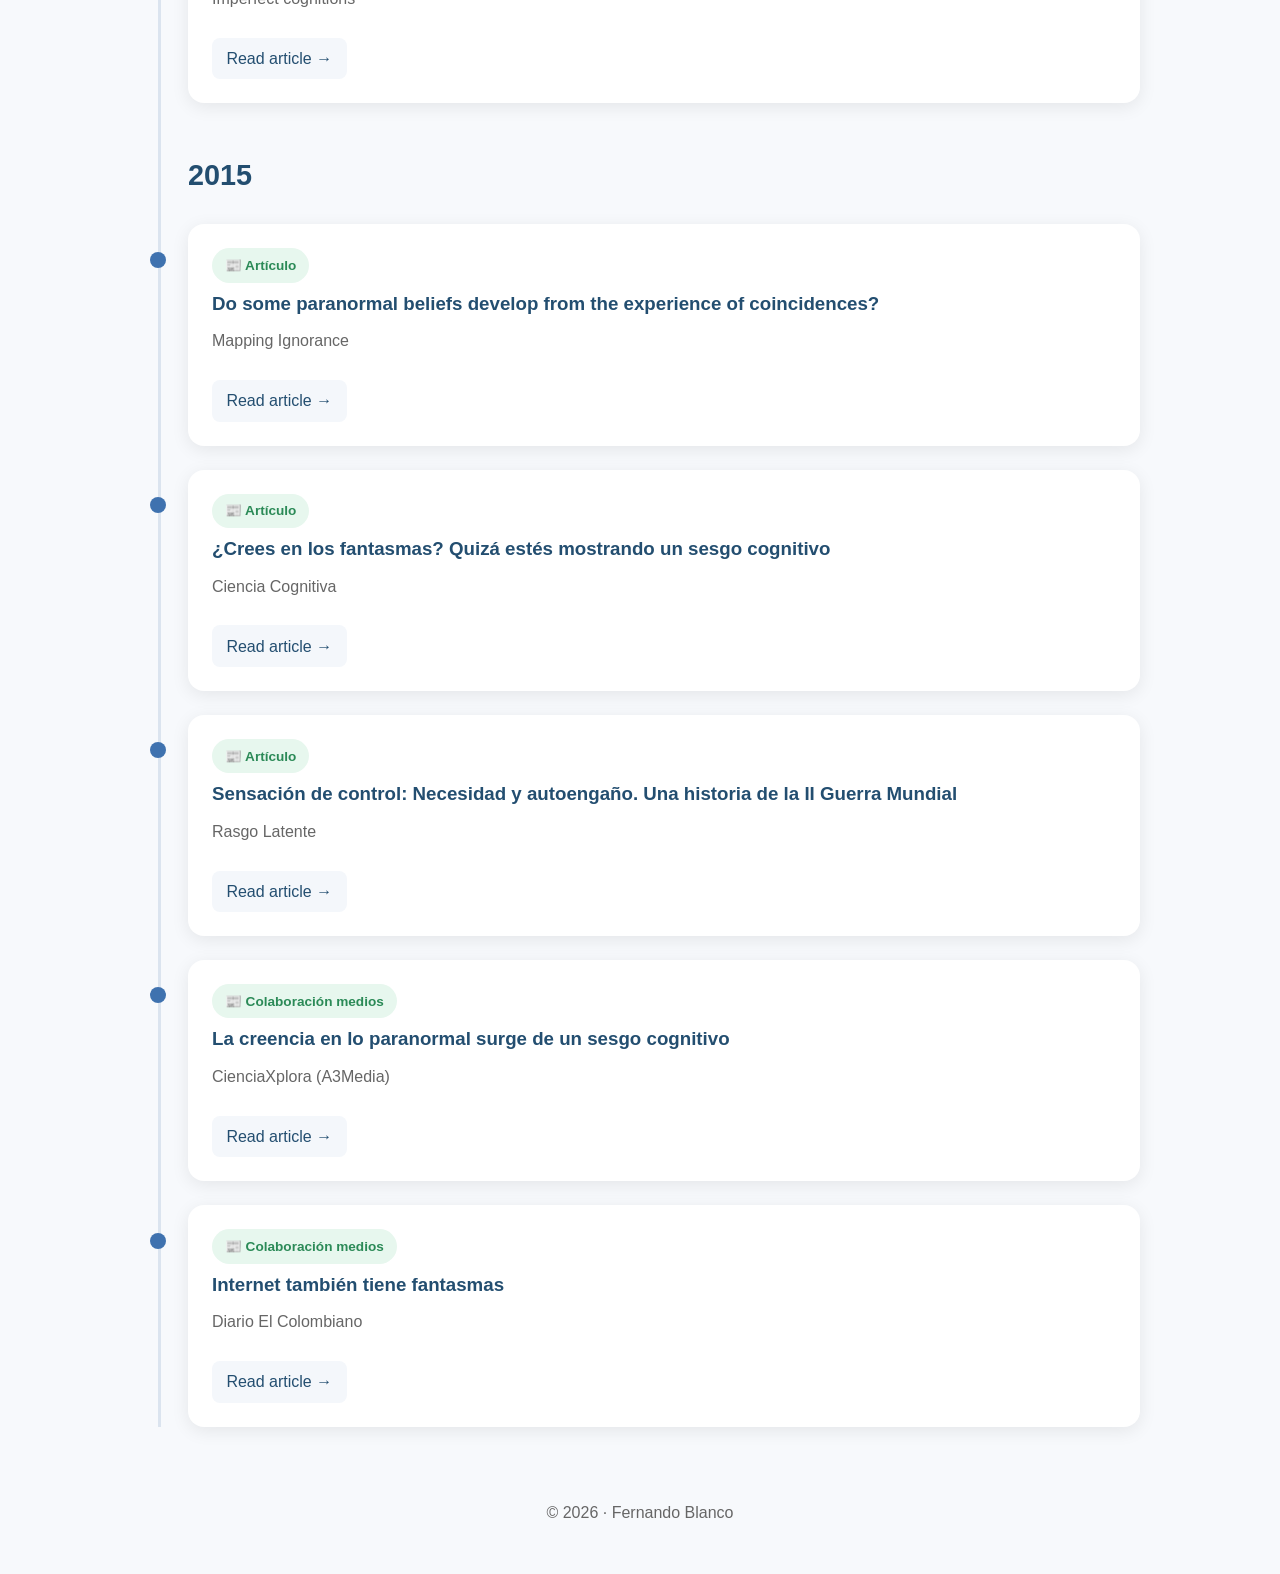
==== commit dde7abcf: "Add files via upload" ====
--- a/outreach.html
+++ b/outreach.html
@@ -39,22 +39,29 @@
 
     <p>
       Artículos pensando en complementar el aprendizaje de mis estudiantes, sobre todo en estadística y psicología del razonamiento.
-      <a href="https://fernandoblancopsy.com/blog/">Visitar blog →</a>
+	   </p>	
+	   <p>
+     	<a href="https://fernandoblancopsy.com/blog/" class="chip">
+	
+			Visitar blog</a>
     </p>
+	<p> 
+		Destaco dos series de posts divulgativos:
+	</p>
 
     <ul>
       <li>
-        <a href="https://fernandoblancopsy.com/category/estadistica-visual/">
+        <a href="https://fernandoblancopsy.com/category/estadistica-visual/" class="chip">
           Estadística Visual
         </a>
-        · Visualizaciones y simulaciones en R para explicar conceptos básicos.
+        (Visualizaciones y simulaciones en R para explicar conceptos básicos).
       </li>
 
       <li>
-        <a href="https://fernandoblancopsy.com/category/estadistica-mal/">
-          ESTADESTECA MAL
+        <a href="https://fernandoblancopsy.com/category/estadistica-mal/" class="chip">
+          ESTADESTECA MAL!
         </a>
-        · Reflexiones sobre errores habituales al utilizar e interpretar la estadística.
+        (Reflexiones sobre errores habituales al utilizar e interpretar la estadística).
       </li>
     </ul>
   </section>
@@ -63,15 +70,19 @@
     <h2>💬 Redes sociales</h2>
 
     <p>
-      Intensa (aunque irregular) actividad divulgativa en redes sociales, fundamentalmente Twitter/X (antes) y Bluesky (actualmente).
+      Actividad divulgativa en redes sociales, fundamentalmente Twitter/X (antes) y Bluesky (actualmente).
     </p>
 
     <p>
       Hilos explicando artículos científicos en el hashtag
-      <a href="https://twitter.com/search?q=%23TuiteoMiPaper%20fbpsy&src=typd">
-        #TuiteoMiPaper
-      </a>.
+      <a href="https://twitter.com/search?q=%23TuiteoMiPaper%20fbpsy&src=typd" class="chip">
+        #TuiteoMiPaper (Twiiter)
+		</a> y <a href="https://bsky.app/search?q=%23tuiteomipaper" class="chip"> #TuiteoMiPaper (Bluesky)</a>.
     </p>
+	<p>
+		"Caja de hilos" <a href="https://x.com/FBpsy/status/930869360654200837" class="chip">(Twitter)</a> <a href="https://bsky.app/profile/fernandoblancopsy.com/post/3m2wvxoc6lk22" class= "chip">(Bluesky)</a>   
+	</p>  
+	   
   </section>
   
  
@@ -80,7 +91,7 @@
 	Artículos, charlas, cursos y colaboración con los medios.
  </h2>
  
- <h2><span class="type-badge talk">Talks</span> · <span class="type-badge course">Courses</span> · <span class="type-badge media">Media</span> · <span class="type-badge article">Popular articles/chapters</span></h2>
+ <h2><span class="type-badge talk">Charlas/Conferencias</span> · <span class="type-badge course">Cursos</span> · <span class="type-badge media">Colaboraciones con medios</span> · <span class="type-badge article">Artículos y textos</span></h2>
  
 <div class="timeline">
 
@@ -89,7 +100,7 @@
 <!-- ====================== --> <!-- 2026 --> <!-- ====================== --> 
 <h2 class="timeline-year">2026</h2> 
 <article class="timeline-item"> 
-	<span class="type-badge course"> 🎓 Course </span> 
+	<span class="type-badge course"> 🎓 Curso </span> 
 	<h3> Cómo nos enganchan las redes (y qué hacemos al respecto)</h3> 
 	<p class="timeline-meta"> Curso para terapeutas organizado por la Universidad Complutense de Madrid y Madrid Salud (Área de Salud Pública del Ayuntamiento de Madrid) </p> 
 	<!-- <p> Short optional description. </p>  -->
@@ -97,7 +108,7 @@
 </article> 
 
 <article class="timeline-item"> 
-	<span class="type-badge talk"> 🎤 Talk </span> 
+	<span class="type-badge talk"> 🎤 Conferencia </span> 
 	<h3> ¿Por qué creemos cosas falsas? Introducción a la psicología de la desinformación</h3> 
 	<p class="timeline-meta"> Conferencia en las VI Jornadas interuniversitarias para doctorandos en Psicología (UMA-UGR-UJA-UCO)</p> 
 	<!-- <p> Short optional description. </p>  -->
@@ -105,9 +116,9 @@
 </article> 
 
 <article class="timeline-item"> 
-	<span class="type-badge media"> 📺 Colaboración TV </span> 
+	<span class="type-badge media"> 📺 Colaboración medios </span> 
 	<h3> “Se nos ha ido la luz”</h3> 
-	<p class="timeline-meta"> Programa “Se nos ha ido de las manos”), emitido en La 1 de TVE el 30 de abril de 2026</p> 
+	<p class="timeline-meta"> Entrevista en el programa de TV “Se nos ha ido de las manos”), emitido en La 1 de TVE el 30 de abril de 2026</p> 
 	<!-- <p> Short optional description. </p>  -->
 	<a href="https://play.rtve.es/v/17047417" target="_blank"> 📽️ Video → </a> 
 </article> 
@@ -129,21 +140,21 @@
 </article> 
 
 <article class="timeline-item"> 
-	<span class="type-badge article"> 📰 Popular article </span> 
+	<span class="type-badge article"> 📰 Artículo </span> 
 	<h3> El etiquetado ecológico distorsiona la percepción del impacto ambiental </h3> 
 	<p class="timeline-meta"> Noticias CIMCYC </p> 
 	<a href="https://cimcyc.ugr.es/informacion/noticias/etiquetado-ecologico-percepcion" target="_blank"> Read article → </a> 
 </article>
 
 <article class="timeline-item"> 
-	<span class="type-badge article"> 📰 Popular article </span> 
+	<span class="type-badge article"> 📰 Artículo </span> 
 	<h3> Técnicas de fomento del pensamiento crítico </h3> 
 	<p class="timeline-meta"> En J. F. Navas, y J. C. Perales, Estrategias de intervención psicosocial para la reducción del uso problemático de videojuegos y redes sociales. Universidad Complutense de Madrid / Madrid Salud. </p> 
 <!-- 	<a href="https://cimcyc.ugr.es/informacion/noticias/etiquetado-ecologico-percepcion" target="_blank"> Read article → </a> -->
 </article>
 
 <article class="timeline-item"> 
-	<span class="type-badge article"> 📰 Popular article </span> 
+	<span class="type-badge article"> 📰 Artículo </span> 
 	<h3> Si queremos fomentar el pensamiento científico, es mejor formar que premiar </h3> 
 	<p class="timeline-meta"> Noticias CIMCYC </p> 
 	<a href="https://cimcyc.ugr.es/informacion/noticias/pensamiento-cientifico" target="_blank"> Read article → </a> 
@@ -151,7 +162,7 @@
 
 <h2 class="timeline-year">2025</h2> 
 <article class="timeline-item"> 
-	<span class="type-badge course"> 🎓 Course </span> 
+	<span class="type-badge course"> 🎓 Curso </span> 
 	<h3> Técnicas de estudio para opositores: lo que funciona y lo que no</h3> 
 	<p class="timeline-meta"> Curso de verano: “El síndrome del opositor: enfrentarse a pruebas de alta exigencia y salud mental”, organizado por la UNED.  </p> 
 	<a href="https://extension.uned.es/actividad/idactividad/44017" target="_blank"> More info → </a> 
@@ -174,21 +185,21 @@
 </article> 
 
 <article class="timeline-item"> 
-	<span class="type-badge article"> 📰 Popular article </span> 
+	<span class="type-badge article"> 📰 Artículo </span> 
 	<h3> Cómo tus expectativas pueden engañarte acerca de la efectividad de los tratamientos </h3> 
 	<p class="timeline-meta"> Noticias CIMCYC </p> 
 	<a href="https://cimcyc.ugr.es/informacion/noticias/efectividad-tratamientos-pacientes" target="_blank"> Read article → </a> 
 </article>
 
 <article class="timeline-item"> 
-	<span class="type-badge course"> 🎓 Course </span> 
+	<span class="type-badge course"> 🎓 Curso </span> 
 	<h3> Cazadores de mitos: herramientas para el fomento del pensamiento crítico en el alumnado de educación secundaria</h3> 
 	<p class="timeline-meta"> Curso Educación frente a la Desinformación, organizado por el Parque de Las Ciencias de Granada y El Centro del Profesorado de Granada. Curso ofrecido como actividad formativa para docentes desde la Consejería de Desarrollo Educativo y Formación Profesional.  </p> 
 	<!-- <a href="https://extension.uned.es/actividad/idactividad/44017" target="_blank"> More info → </a>  -->
 </article>
 
 <article class="timeline-item"> 
-	<span class="type-badge talk"> 🎤 Talk </span> 
+	<span class="type-badge talk"> 🎤 Conferencia </span> 
 	<h3> ¡Tú también estás en el ajo! Psicología de las conspiraciones</h3> 
 	<p class="timeline-meta"> Pint of Science. Granada.</p> 
 	<!-- <p> Short optional description. </p>  -->
@@ -196,7 +207,7 @@
 </article> 
 
 <article class="timeline-item"> 
-	<span class="type-badge talk"> 🎤 Talk </span> 
+	<span class="type-badge talk"> 🎤 Conferencia </span> 
 	<h3> Los científicos/as son seres humanos (aunque no lo parezca)</h3> 
 	<p class="timeline-meta"> Desgranando Ciencia. Granada</p> 
 	<!-- <p> Short optional description. </p>  -->
@@ -212,7 +223,7 @@
 </article> 
 
 <article class="timeline-item"> 
-	<span class="type-badge talk"> 🎤 Talk </span> 
+	<span class="type-badge talk"> 🎤 Conferencia </span> 
 	<h3> ¡No confíes en nadie! La psicología de las teorías de la conspiración</h3> 
 	<p class="timeline-meta"> PsychoBeers. Granada</p> 
 	<!-- <p> Short optional description. </p>  -->
@@ -222,7 +233,7 @@
 <h2 class="timeline-year">2024</h2> 
 
 <article class="timeline-item"> 
-	<span class="type-badge course"> 🎓 Course </span> 
+	<span class="type-badge course"> 🎓 Curso </span> 
 	<h3> Cazadores de mitos: herramientas para el fomento del pensamiento crítico en el alumnado de educación secundaria</h3> 
 	<p class="timeline-meta"> Curso Educación frente a la Desinformación, organizado por el Parque de Las Ciencias de Granada y El Centro del Profesorado de Granada. Curso ofrecido como actividad formativa para docentes desde la Consejería de Desarrollo Educativo y Formación Profesional.  </p> 
 	<!-- <a href="https://extension.uned.es/actividad/idactividad/44017" target="_blank"> More info → </a>  -->
@@ -282,7 +293,7 @@
 </article> 
 
 <article class="timeline-item"> 
-	<span class="type-badge talk"> 🎤 Talk </span> 
+	<span class="type-badge talk"> 🎤 Conferencia </span> 
 	<h3> ¿Por qué usamos pseudoterapias? ¡La psicología experimental al rescate! </h3> 
 	<p class="timeline-meta"> Pint of Science. Granada.</p> 
 	<!-- <p> Short optional description. </p>  -->
@@ -290,7 +301,7 @@
 </article> 
 
 <article class="timeline-item"> 
-	<span class="type-badge talk"> 🎤 Talk </span> 
+	<span class="type-badge talk"> 🎤 Conferencia </span> 
 	<h3> Por qué necesitamos la ciencia: sesgos y otras limitaciones cognitivas de los seres humanos</h3> 
 	<p class="timeline-meta"> Desgranando Ciencia. Granada</p> 
 	<!-- <p> Short optional description. </p>  -->
@@ -298,7 +309,7 @@
 </article> 
 
 <article class="timeline-item"> 
-	<span class="type-badge talk"> 🎤 Talk </span> 
+	<span class="type-badge talk"> 🎤 Conferencia </span> 
 	<h3> ¿Es más creíble la prensa científica que el noticiero? Bulos, exageraciones y desinformación en las noticias científicas</h3> 
 	<p class="timeline-meta"> Ciclo de charlas “Parece ciencia, pero no es” organizado por la Xunta de Galicia. Santiago de Compostela</p> 
 	<!-- <p> Short optional description. </p>  -->
@@ -317,7 +328,7 @@
 
 <h2 class="timeline-year">2021</h2> 
 <article class="timeline-item"> 
-	<span class="type-badge talk"> 🎤 Talk </span> 
+	<span class="type-badge talk"> 🎤 Conferencia </span> 
 	<h3> La Psicología de la irracionalidad en tiempo de pandemia</h3> 
 	<p class="timeline-meta"> Conferencia en UNED talks. Madrid</p> 
 	<!-- <p> Short optional description. </p>  -->
@@ -326,7 +337,7 @@
 
 <h2 class="timeline-year">2019</h2> 
 <article class="timeline-item"> 
-	<span class="type-badge talk"> 🎤 Talk </span> 
+	<span class="type-badge talk"> 🎤 Conferencia </span> 
 	<h3> The Psychology of Virtual Reality</h3> 
 	<p class="timeline-meta"> Conferencia invitada en el Ciclo Jakin Mina, organizado por Jakiunde Academia de las Ciencias, las Artes y las Letras. Bilbao</p> 
 	<!-- <p> Short optional description. </p>  -->
@@ -334,7 +345,7 @@
 </article> 
 
 <article class="timeline-item"> 
-	<span class="type-badge article"> 📰 Popular article </span> 
+	<span class="type-badge article"> 📰 Artículo </span> 
 	<h3> Por qué nunca te podrás de acuerdo con tu cuñado, según la psicología experimental </h3> 
 	<p class="timeline-meta"> Revista Contexto </p> 
 	<a href="https://ctxt.es/es/20190410/Politica/25457/Fernando-Blanco-psicologia-comunicacion-filtro-ideologico-Kahneman-Tversky-Gigerenzer.htm#.XK7v1rZMlOE.twitter" target="_blank"> Read article → </a> 
@@ -351,21 +362,26 @@
 
 <h2 class="timeline-year">2018</h2> 
 <article class="timeline-item"> 
-	<span class="type-badge article"> 📰 Popular article </span> 
+	<span class="type-badge article"> 📰 Artículo </span> 
 	<h3> Por qué hay gente inteligente que cree en fantasmas y supersticiones </h3> 
 	<p class="timeline-meta"> The Conversation </p> 
 	<a href="https://theconversation.com/por-que-hay-gente-inteligente-que-cree-en-fantasmas-y-supersticiones-103954" target="_blank"> Read article → </a> 
 </article>
 <article class="timeline-item"> 
-	<span class="type-badge article"> 📰 Popular article </span> 
+	<span class="type-badge article"> 📰 Artículo </span> 
+	<h3> ¿Adquisición o extinción? Un modelo bayesiano para analizar curvas de aprendizaje </h3> 
+	<p class="timeline-meta"> Ciencia Cognitiva </p> 
+	<a href="https://www.cienciacognitiva.org/?p=1584" target="_blank"> Read article → </a> 
+</article>
+<article class="timeline-item"> 
+	<span class="type-badge article"> 📰 Artículo </span> 
 	<h3> Biased towards pain: the role of expectancy in impaired selective learning in fibromyalgia patients </h3> 
 	<p class="timeline-meta"> Body in Mind </p> 
 	<a href="https://bodyinmind.org/selective-learning-pain/" target="_blank"> Read article → </a> 
 </article>
-
 <h2 class="timeline-year">2017</h2> 
 <article class="timeline-item"> 
-	<span class="type-badge article"> 📰 Popular article </span> 
+	<span class="type-badge article"> 📰 Artículo </span> 
 	<h3> Cómo la psicología experimental puede enseñarnos a no caer en el phishing </h3> 
 	<p class="timeline-meta"> Xataka </p> 
 	<a href="https://www.xataka.com/seguridad/como-la-psicologia-experimental-puede-ensenarnos-a-no-caer-en-el-phishing" target="_blank"> Read article → </a> 
@@ -388,7 +404,7 @@
 
 <h2 class="timeline-year">2016</h2> 
 <article class="timeline-item"> 
-	<span class="type-badge article"> 📰 Popular article </span> 
+	<span class="type-badge article"> 📰 Artículo </span> 
 	<h3> Positive and negative implications of the causal illusion </h3> 
 	<p class="timeline-meta"> Imperfect cognitions </p> 
 	<a href="http://imperfectcognitions.blogspot.com.es/2016/12/positive-and-negative-implications-of.html" target="_blank"> Read article → </a> 
@@ -396,14 +412,21 @@
 
 <h2 class="timeline-year">2015</h2> 
 <article class="timeline-item"> 
-	<span class="type-badge article"> 📰 Popular article </span> 
+	<span class="type-badge article"> 📰 Artículo </span> 
 	<h3> Do some paranormal beliefs develop from the experience of coincidences? </h3> 
 	<p class="timeline-meta"> Mapping Ignorance </p> 
 	<a href="http://imperfectcognitions.blogspot.com.es/2016/12/positive-and-negative-implications-of.html" target="_blank"> Read article → </a> 
 </article>
-
-<article class="timeline-item"> 
-	<span class="type-badge article"> 📰 Popular article </span> 
+	
+<article class="timeline-item"> 
+	<span class="type-badge article"> 📰 Artículo </span> 
+	<h3> ¿Crees en los fantasmas? Quizá estés mostrando un sesgo cognitivo </h3> 
+	<p class="timeline-meta"> Ciencia Cognitiva </p> 
+	<a href="https://www.cienciacognitiva.org/?p=1176" target="_blank"> Read article → </a> 
+</article>	
+
+<article class="timeline-item"> 
+	<span class="type-badge article"> 📰 Artículo </span> 
 	<h3> Sensación de control: Necesidad y autoengaño. Una historia de la II Guerra Mundial </h3> 
 	<p class="timeline-meta"> Rasgo Latente </p> 
 	<a href="http://rasgolatente.es/sensacion-de-control-necesidad-y-autoengano-una-historia-de-la-ii-guera-mundial/" target="_blank"> Read article → </a> 
--- a/styles.css
+++ b/styles.css
@@ -96,6 +96,7 @@
   gap: 1rem;
   margin: 2rem 0;
   flex-wrap: wrap;
+  
 }
 
 .socials a {
@@ -109,6 +110,7 @@
 .socials img {
   width: 40px;
   height: 40px;
+  border-radius: 50%;
 }
 
 .button {
@@ -270,7 +272,7 @@
 
 
 /* seccion outreach */
-```css
+
 /* ==========================
    OUTREACH PAGE
    ========================== */
@@ -423,6 +425,24 @@
   margin-bottom: .9rem;
 }
 
+/* chips para los enlaces */
+
+.chip {
+    display: inline-block;
+    padding: 4px 12px;
+    border-radius: 999px;
+    background: #eef2ff;
+    color: #3b5bdb;
+    text-decoration: none;
+    font-size: 0.9rem;
+    font-weight: 500;
+    transition: background 0.2s ease, color 0.2s ease;
+}
+
+.chip:hover {
+    background: #3b5bdb;
+    color: white;
+}
 
 
 /* Móvil */
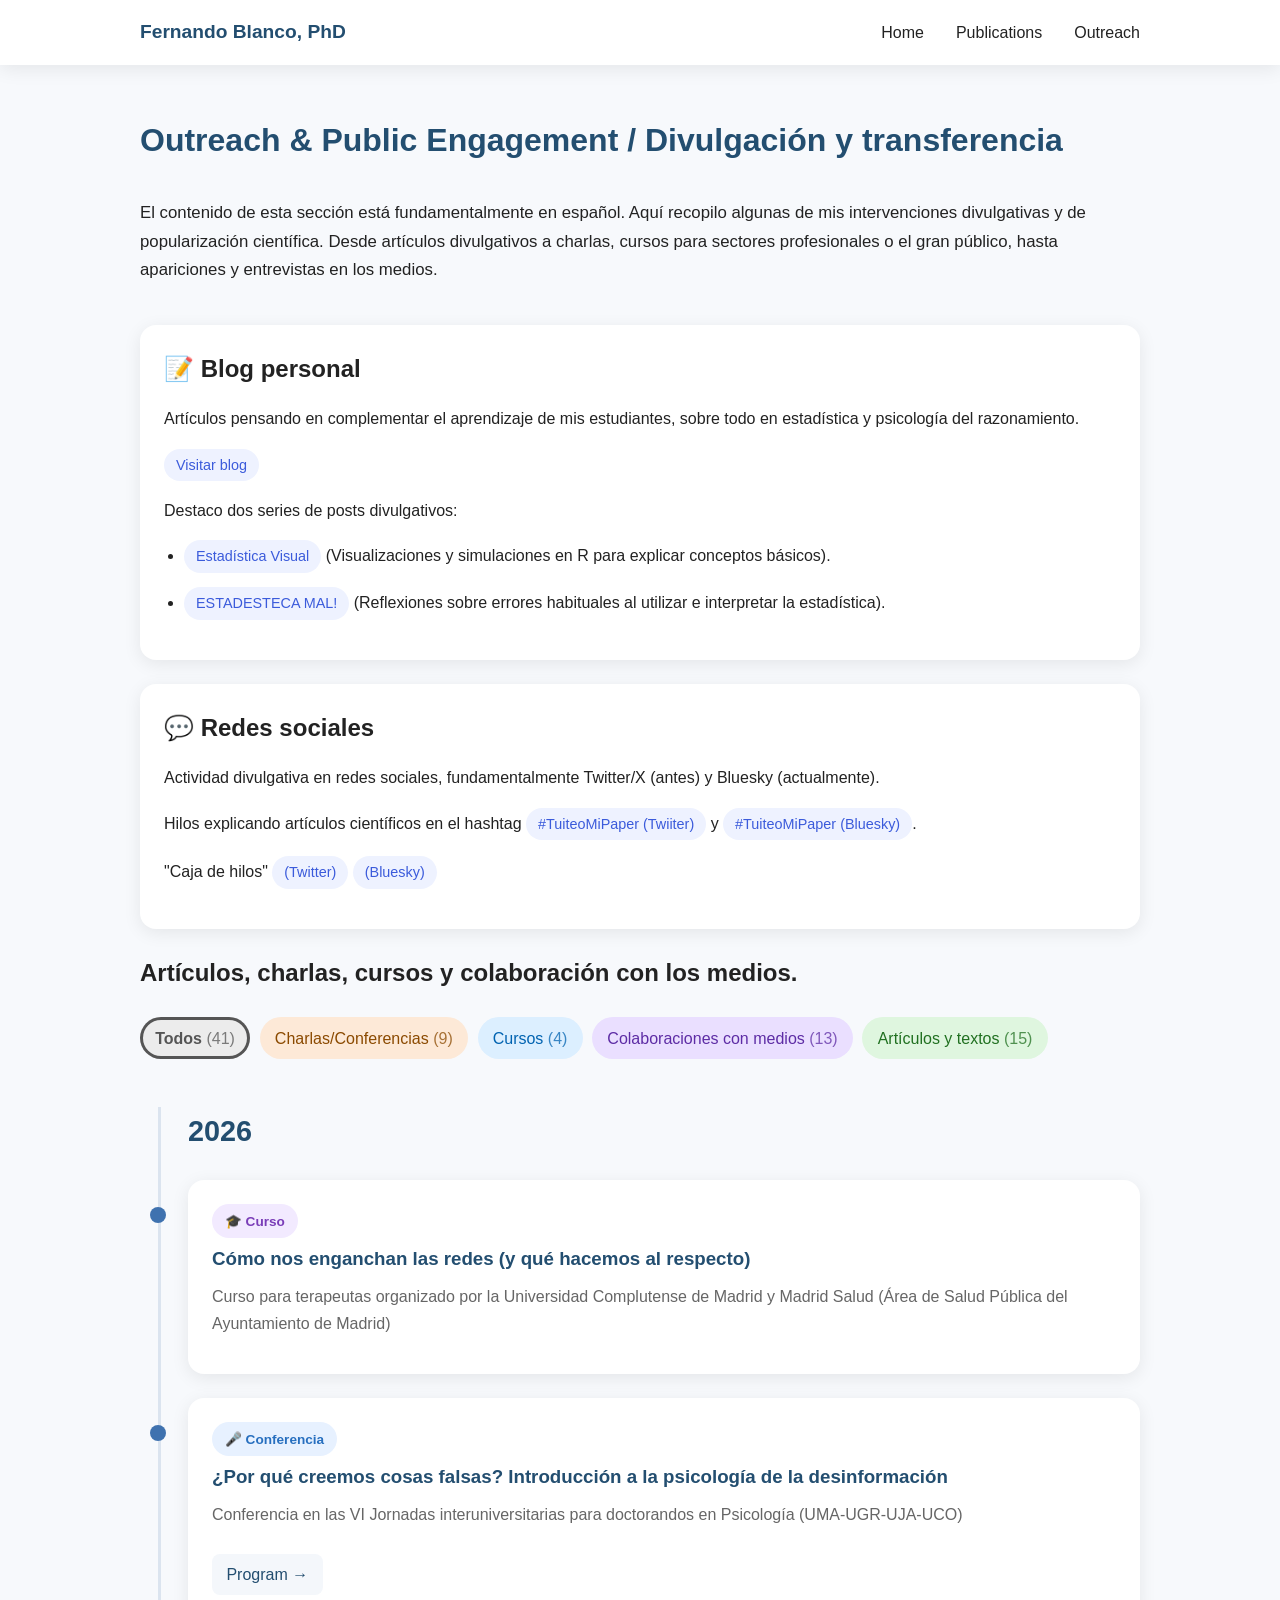
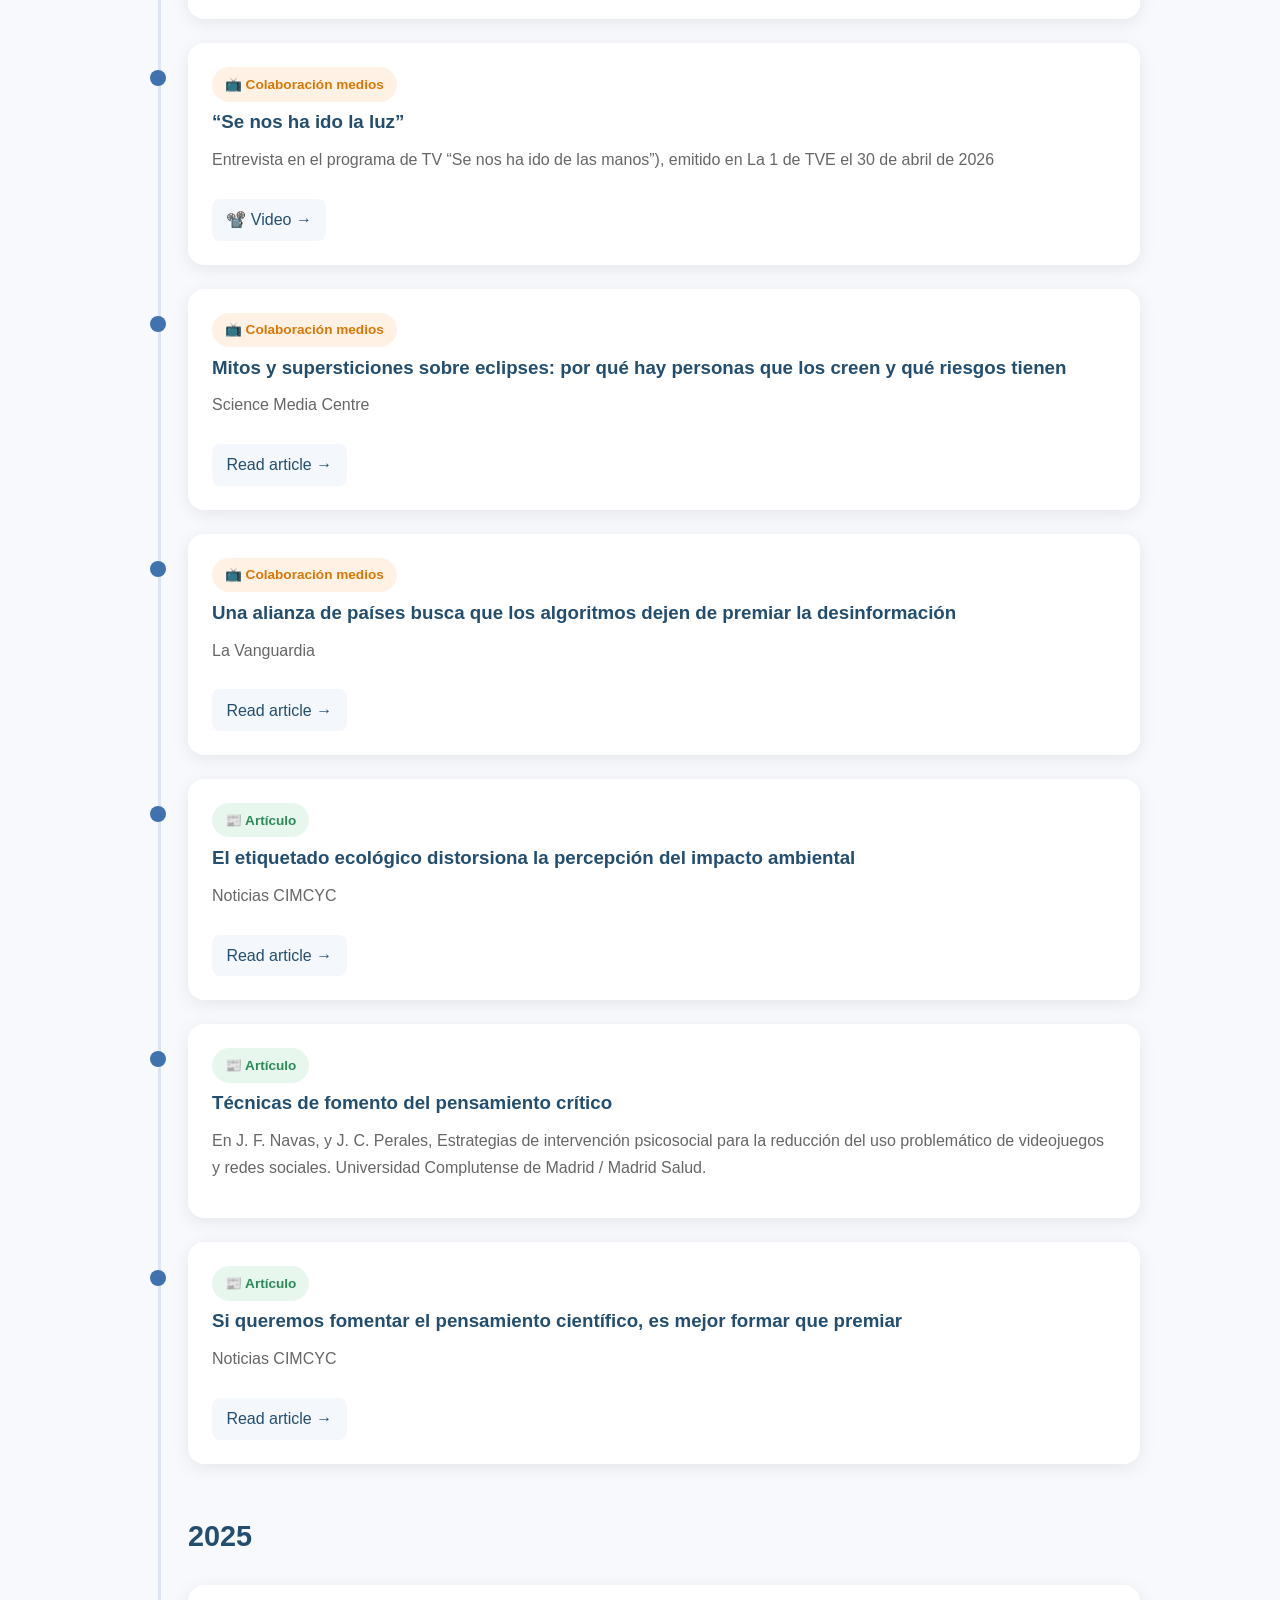
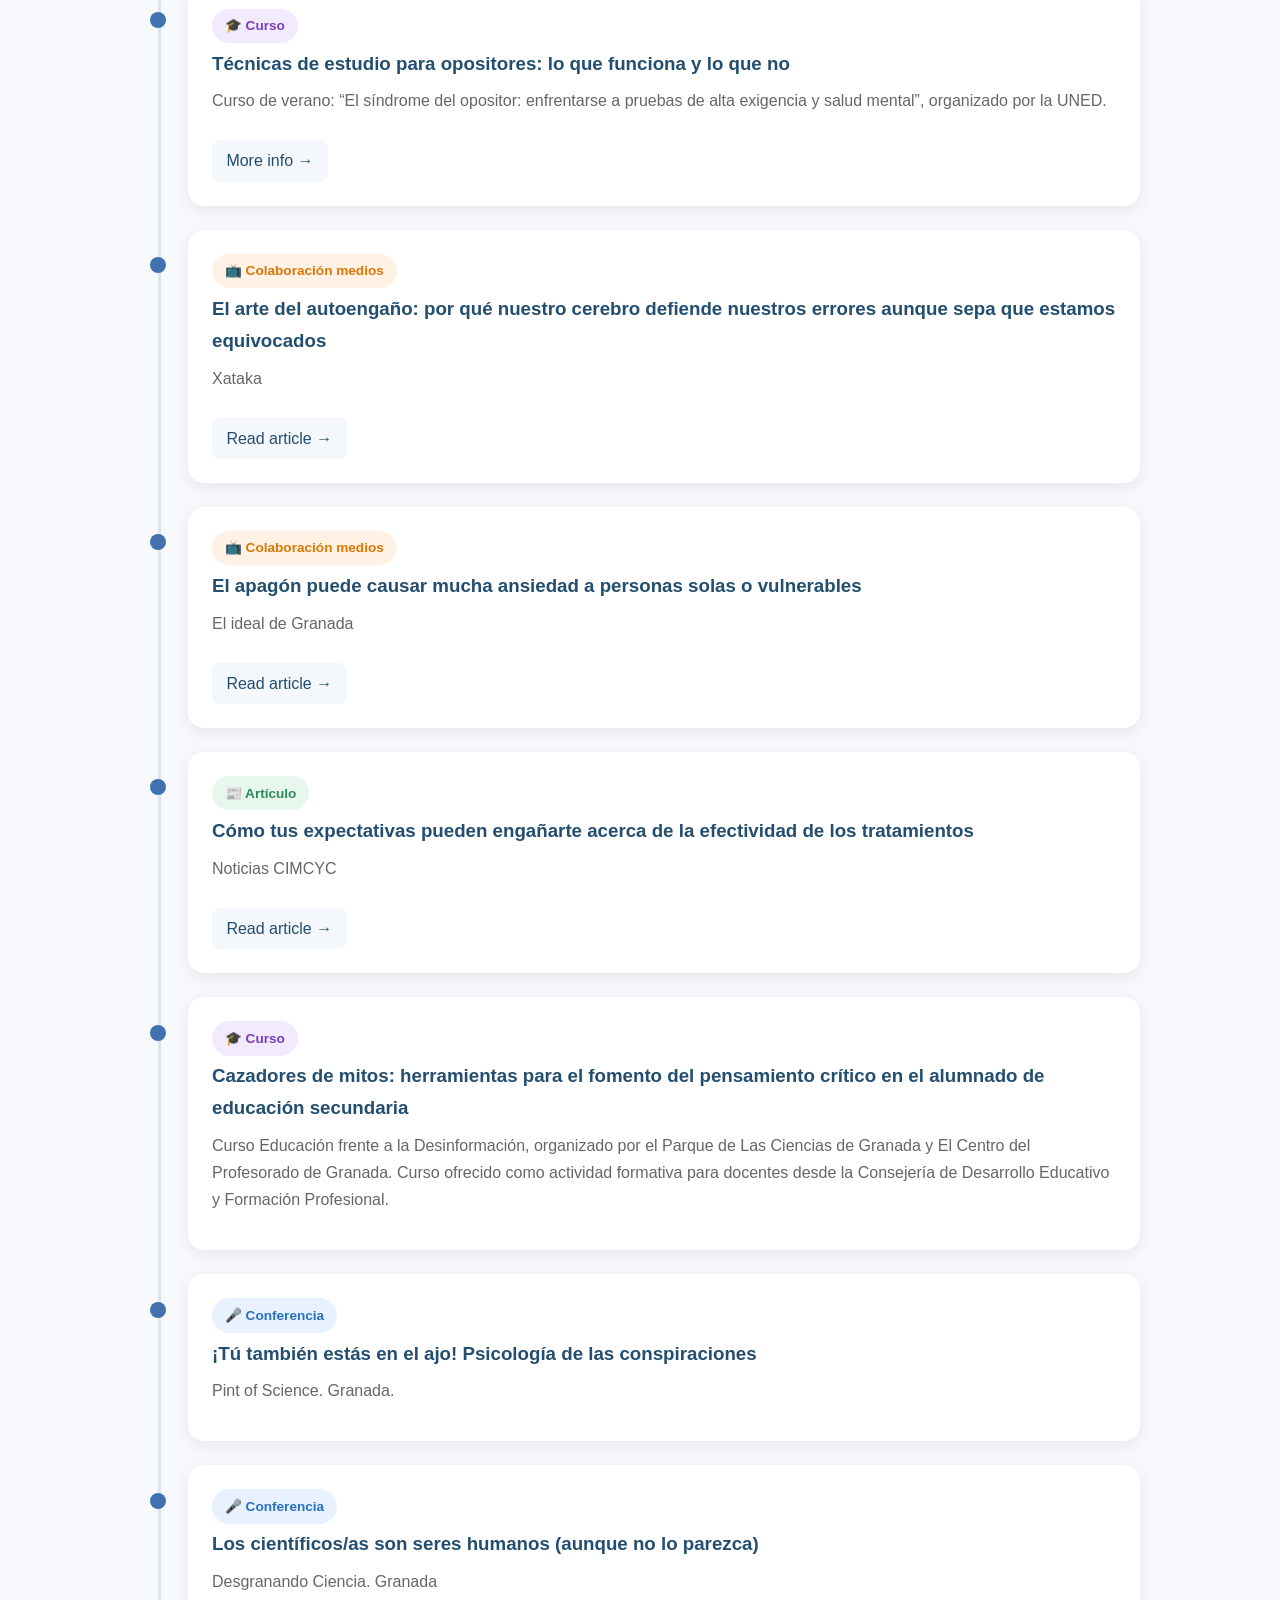
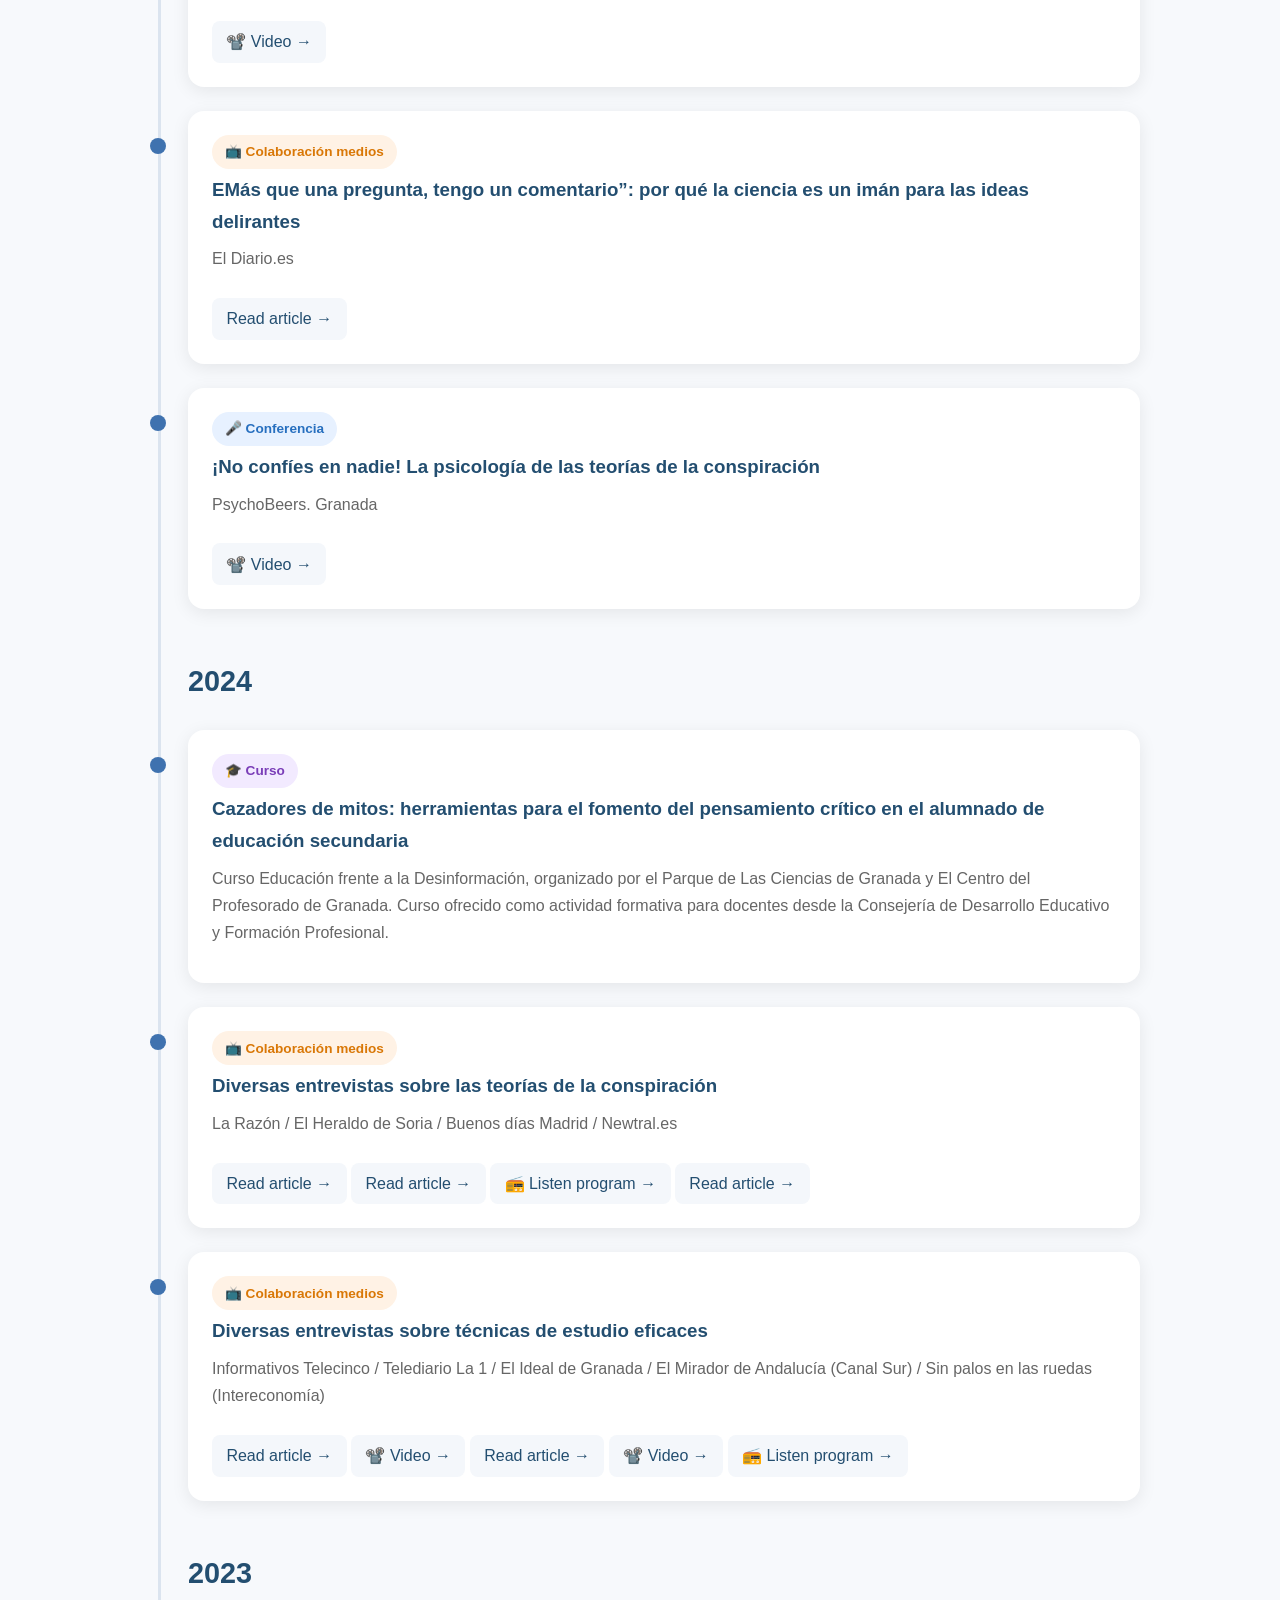
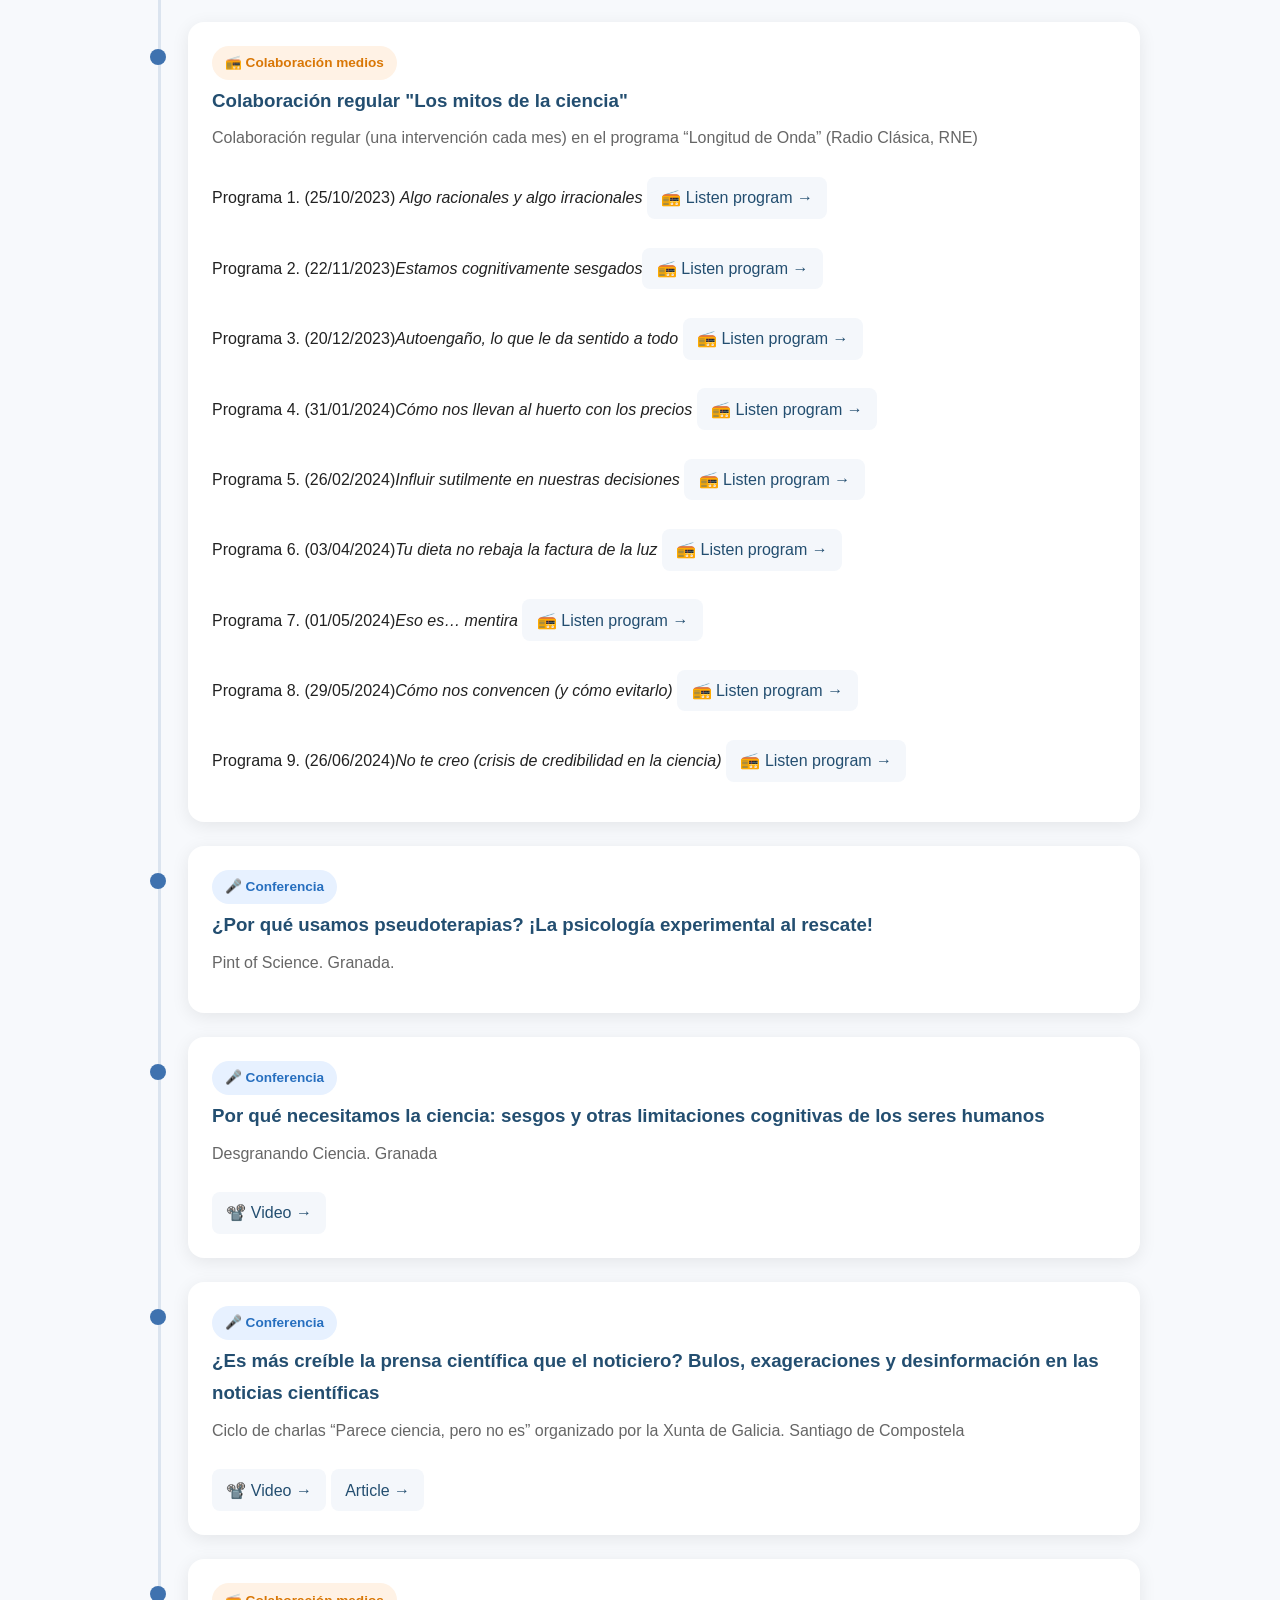
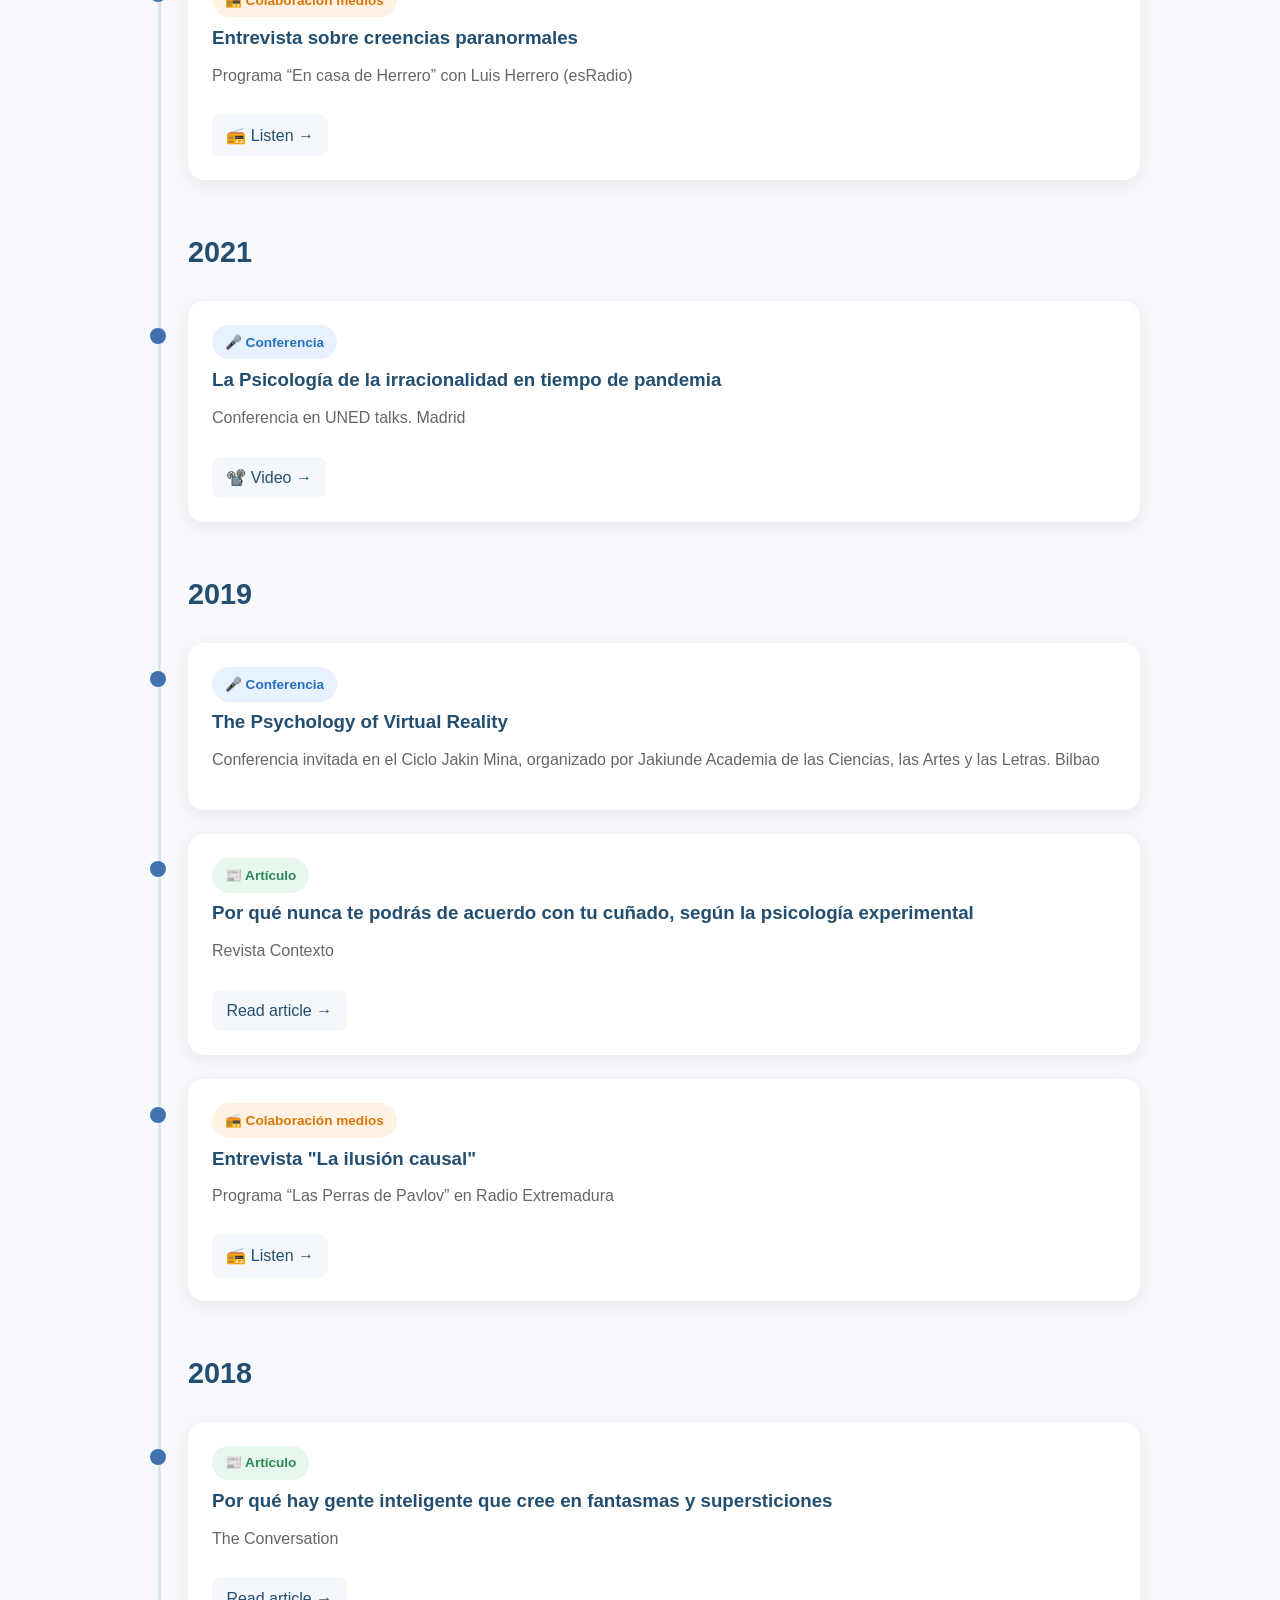
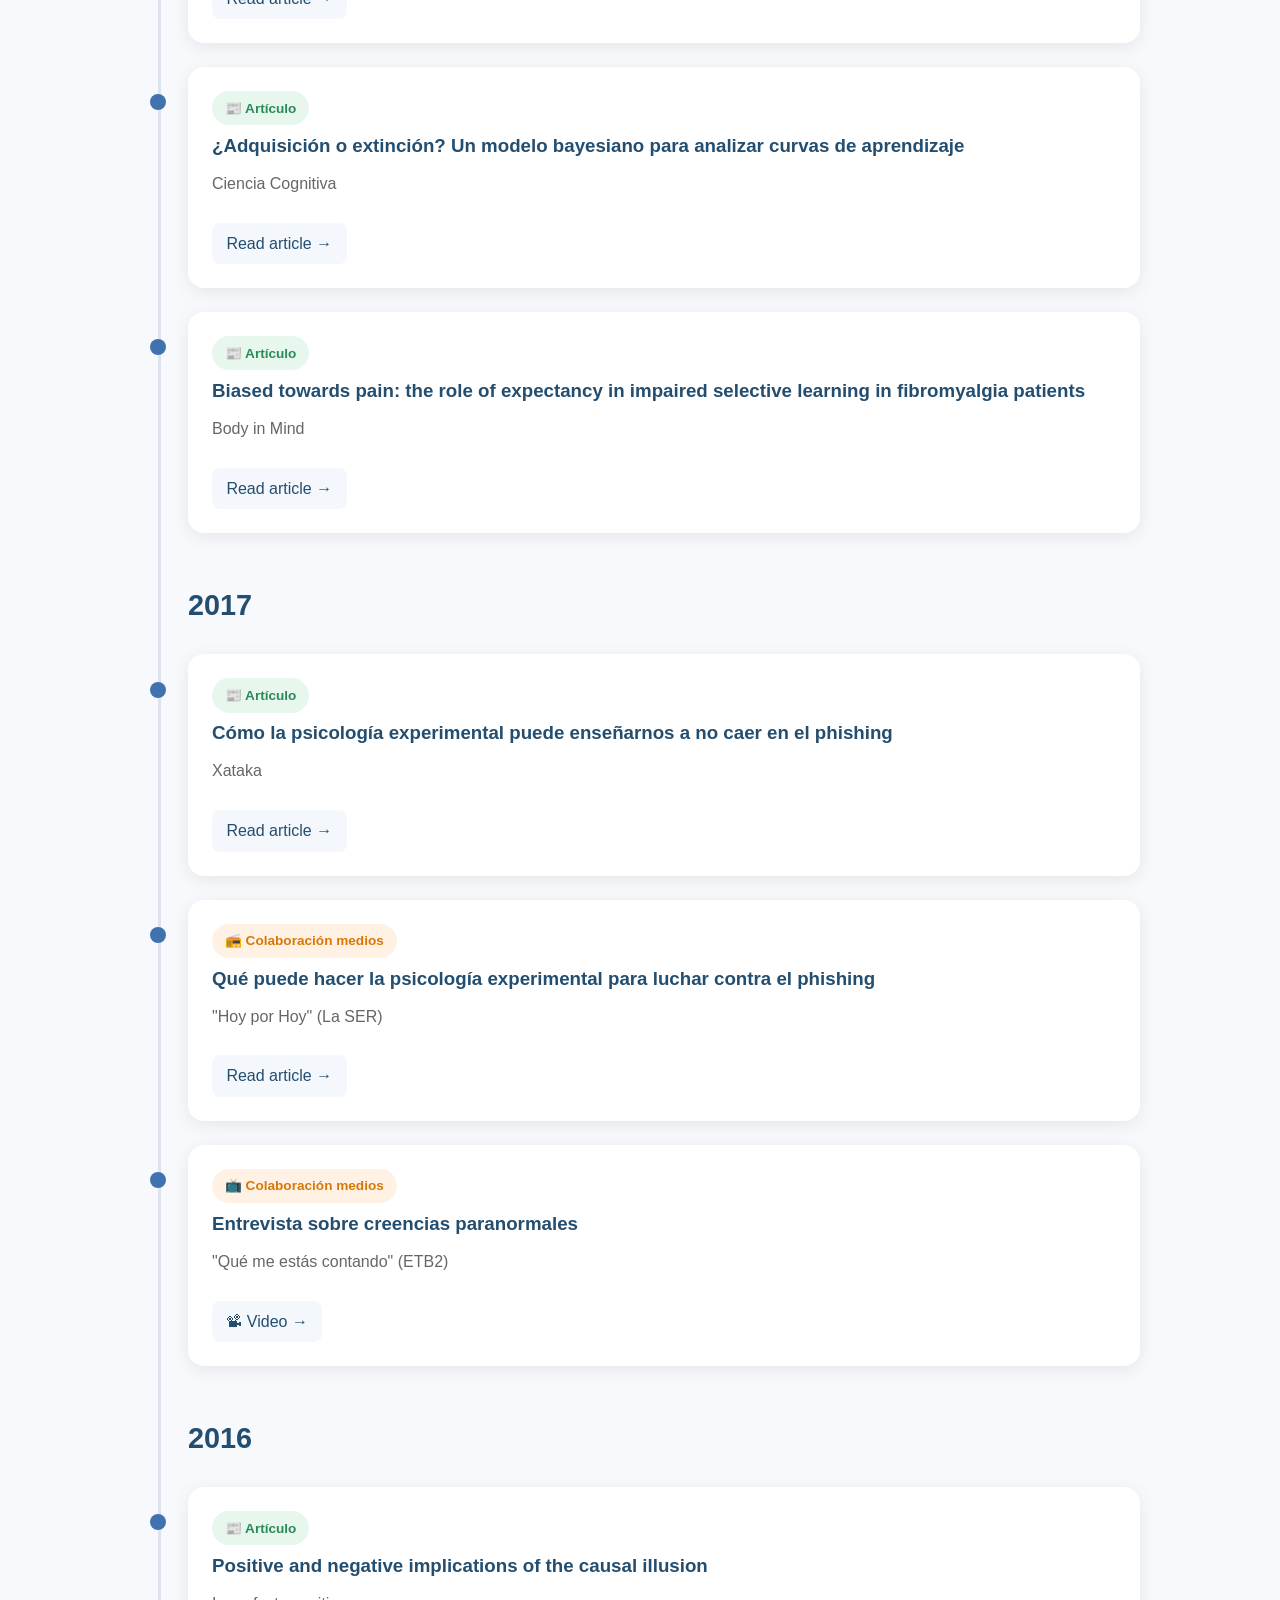
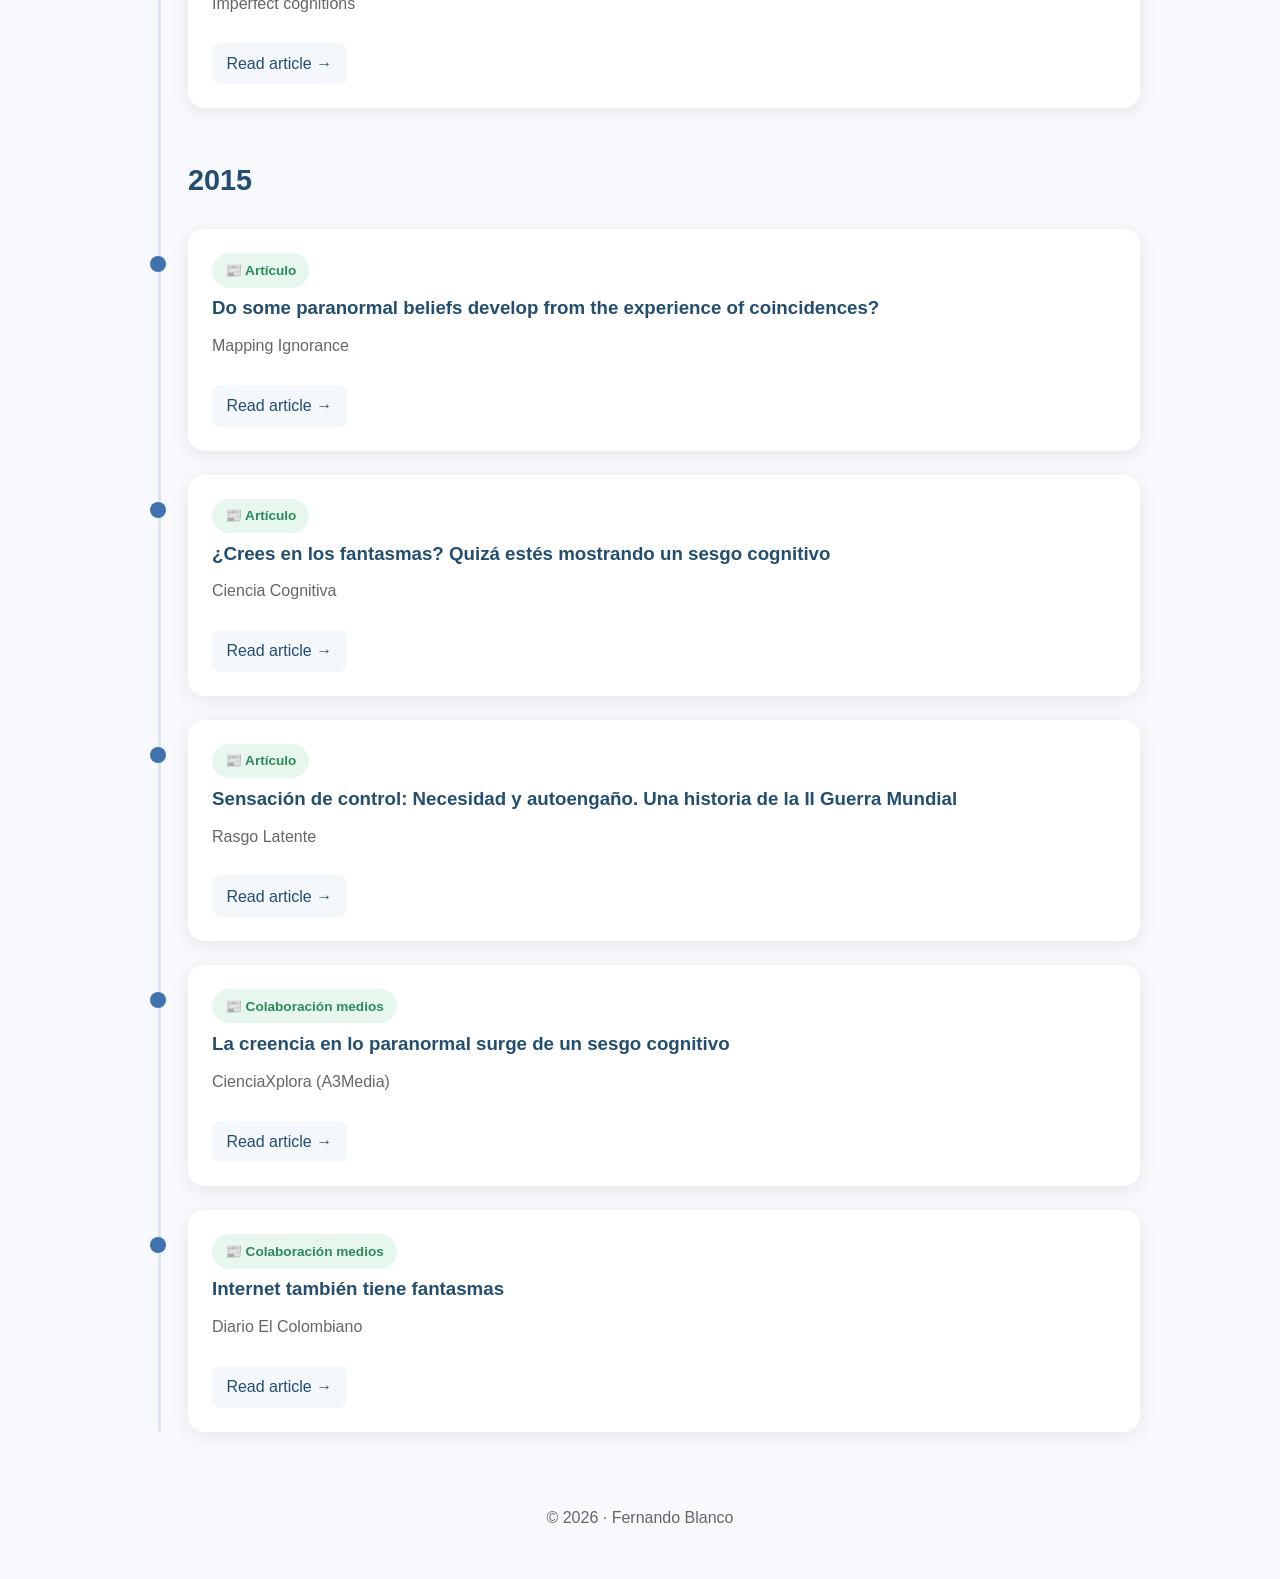
==== commit 658939e4: "Add files via upload" ====
--- a/outreach.html
+++ b/outreach.html
@@ -5,6 +5,160 @@
   <meta name="viewport" content="width=device-width, initial-scale=1">
   <title>Outreach</title>
   <link rel="stylesheet" href="styles.css">
+	<script>
+	document.addEventListener("DOMContentLoaded", () => {
+
+    const buttons = document.querySelectorAll(".filter-btn");
+    const cards = document.querySelectorAll(".timeline-item");
+
+    const active = new Set();
+
+    //--------------------------------------------------
+    // Contadores
+    //--------------------------------------------------
+
+    const total = cards.length;
+
+    document.querySelector('[data-filter="all"] .count').textContent =
+        `(${total})`;
+
+    ["talk","course","media","article"].forEach(type=>{
+
+        const n = document.querySelectorAll(
+            `.timeline-item .type-badge.${type}`
+        ).length;
+
+        document.querySelector(`[data-filter="${type}"] .count`)
+            .textContent = `(${n})`;
+
+    });
+
+    //--------------------------------------------------
+    // Botones
+    //--------------------------------------------------
+
+    buttons.forEach(button=>{
+
+        button.addEventListener("click",()=>{
+
+            const filter = button.dataset.filter;
+
+            // TODOS
+
+            if(filter==="all"){
+
+                active.clear();
+
+                buttons.forEach(b=>b.classList.remove("active"));
+
+                button.classList.add("active");
+
+                update();
+
+                return;
+            }
+
+            // Desactivar TODOS
+
+            document
+                .querySelector('[data-filter="all"]')
+                .classList.remove("active");
+
+            // Activar/desactivar categoría
+
+            if(active.has(filter)){
+
+                active.delete(filter);
+                button.classList.remove("active");
+
+            }else{
+
+                active.add(filter);
+                button.classList.add("active");
+
+            }
+
+            // Si no queda ninguna activa → TODOS
+
+            if(active.size===0){
+
+                document
+                    .querySelector('[data-filter="all"]')
+                    .classList.add("active");
+
+            }
+
+            update();
+
+        });
+
+    });
+
+    //--------------------------------------------------
+    // Mostrar/ocultar tarjetas
+    //--------------------------------------------------
+
+    function update(){
+
+        cards.forEach(card=>{
+
+            const badge = card.querySelector(".type-badge");
+
+            const type = [...badge.classList].find(c=>
+                ["talk","course","media","article"].includes(c)
+            );
+
+            const visible =
+                active.size===0 || active.has(type);
+
+            card.style.display = visible ? "" : "none";
+
+        });
+
+        updateYears();
+
+    }
+
+    //--------------------------------------------------
+    // Ocultar años vacíos
+    //--------------------------------------------------
+
+    function updateYears(){
+
+        document.querySelectorAll(".timeline-year").forEach(year=>{
+
+            let visible=false;
+
+            let node=year.nextElementSibling;
+
+            while(node && !node.classList.contains("timeline-year")){
+
+                if(
+                    node.classList.contains("timeline-item") &&
+                    node.style.display!=="none"
+                ){
+                    visible=true;
+                    break;
+                }
+
+                node=node.nextElementSibling;
+            }
+
+            year.style.display=visible ? "" : "none";
+
+        });
+
+    }
+
+});
+	
+	
+	
+	
+	</script>
+	
+	
+	
 </head>
 <body>
 
@@ -91,7 +245,31 @@
 	Artículos, charlas, cursos y colaboración con los medios.
  </h2>
  
- <h2><span class="type-badge talk">Charlas/Conferencias</span> · <span class="type-badge course">Cursos</span> · <span class="type-badge media">Colaboraciones con medios</span> · <span class="type-badge article">Artículos y textos</span></h2>
+ <div class="timeline-filters">
+
+    <button class="filter-btn active" data-filter="all">
+        Todos <span class="count"></span>
+    </button>
+
+    <button class="filter-btn talk" data-filter="talk">
+        Charlas/Conferencias <span class="count"></span>
+    </button>
+
+    <button class="filter-btn course" data-filter="course">
+        Cursos <span class="count"></span>
+    </button>
+
+    <button class="filter-btn media" data-filter="media">
+        Colaboraciones con medios <span class="count"></span>
+    </button>
+
+    <button class="filter-btn article" data-filter="article">
+        Artículos y textos <span class="count"></span>
+    </button>
+
+</div>
+	
+	
  
 <div class="timeline">
 
--- a/styles.css
+++ b/styles.css
@@ -444,6 +444,69 @@
     color: white;
 }
 
+/* ===========================
+   FILTROS
+=========================== */
+
+.timeline-filters{
+    display:flex;
+    flex-wrap:wrap;
+    gap:.6rem;
+    margin:1.5rem 0 2rem;
+}
+
+.filter-btn{
+
+    border:none;
+    border-radius:999px;
+    padding:.45rem .95rem;
+    font:inherit;
+    cursor:pointer;
+
+    background:#ececec;
+    color:#555;
+
+    transition:.2s;
+}
+
+.filter-btn:hover{
+    transform:translateY(-1px);
+}
+
+/* Colores de cada categoría */
+
+.filter-btn.talk{
+    background:#fde9d7;
+    color:#8b4a00;
+}
+
+.filter-btn.course{
+    background:#dcefff;
+    color:#0063b1;
+}
+
+.filter-btn.media{
+    background:#eadfff;
+    color:#5d2ca5;
+}
+
+.filter-btn.article{
+    background:#dff6df;
+    color:#207020;
+}
+
+/* Activo */
+
+.filter-btn.active{
+    box-shadow:0 0 0 3px currentColor inset;
+    font-weight:600;
+}
+
+.filter-btn .count{
+    opacity:.75;
+    font-weight:normal;
+}
+
 
 /* Móvil */
 
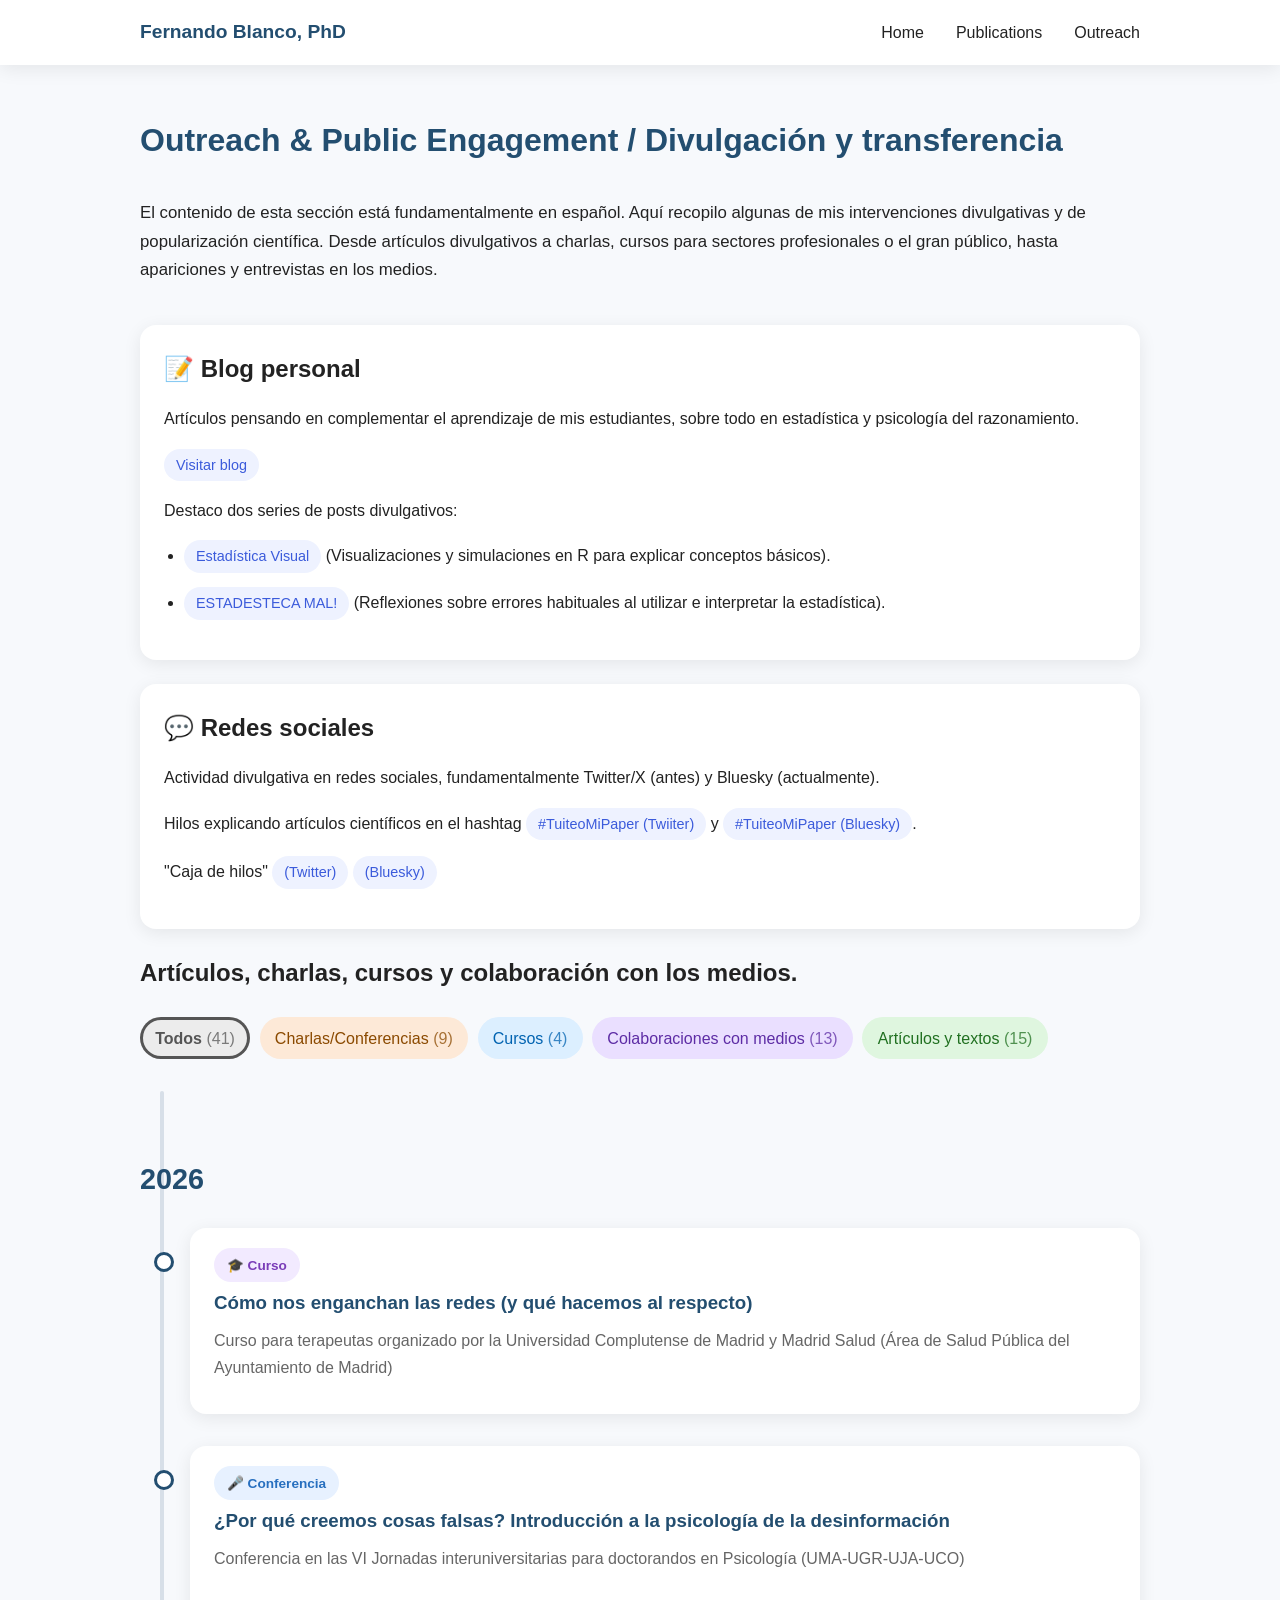
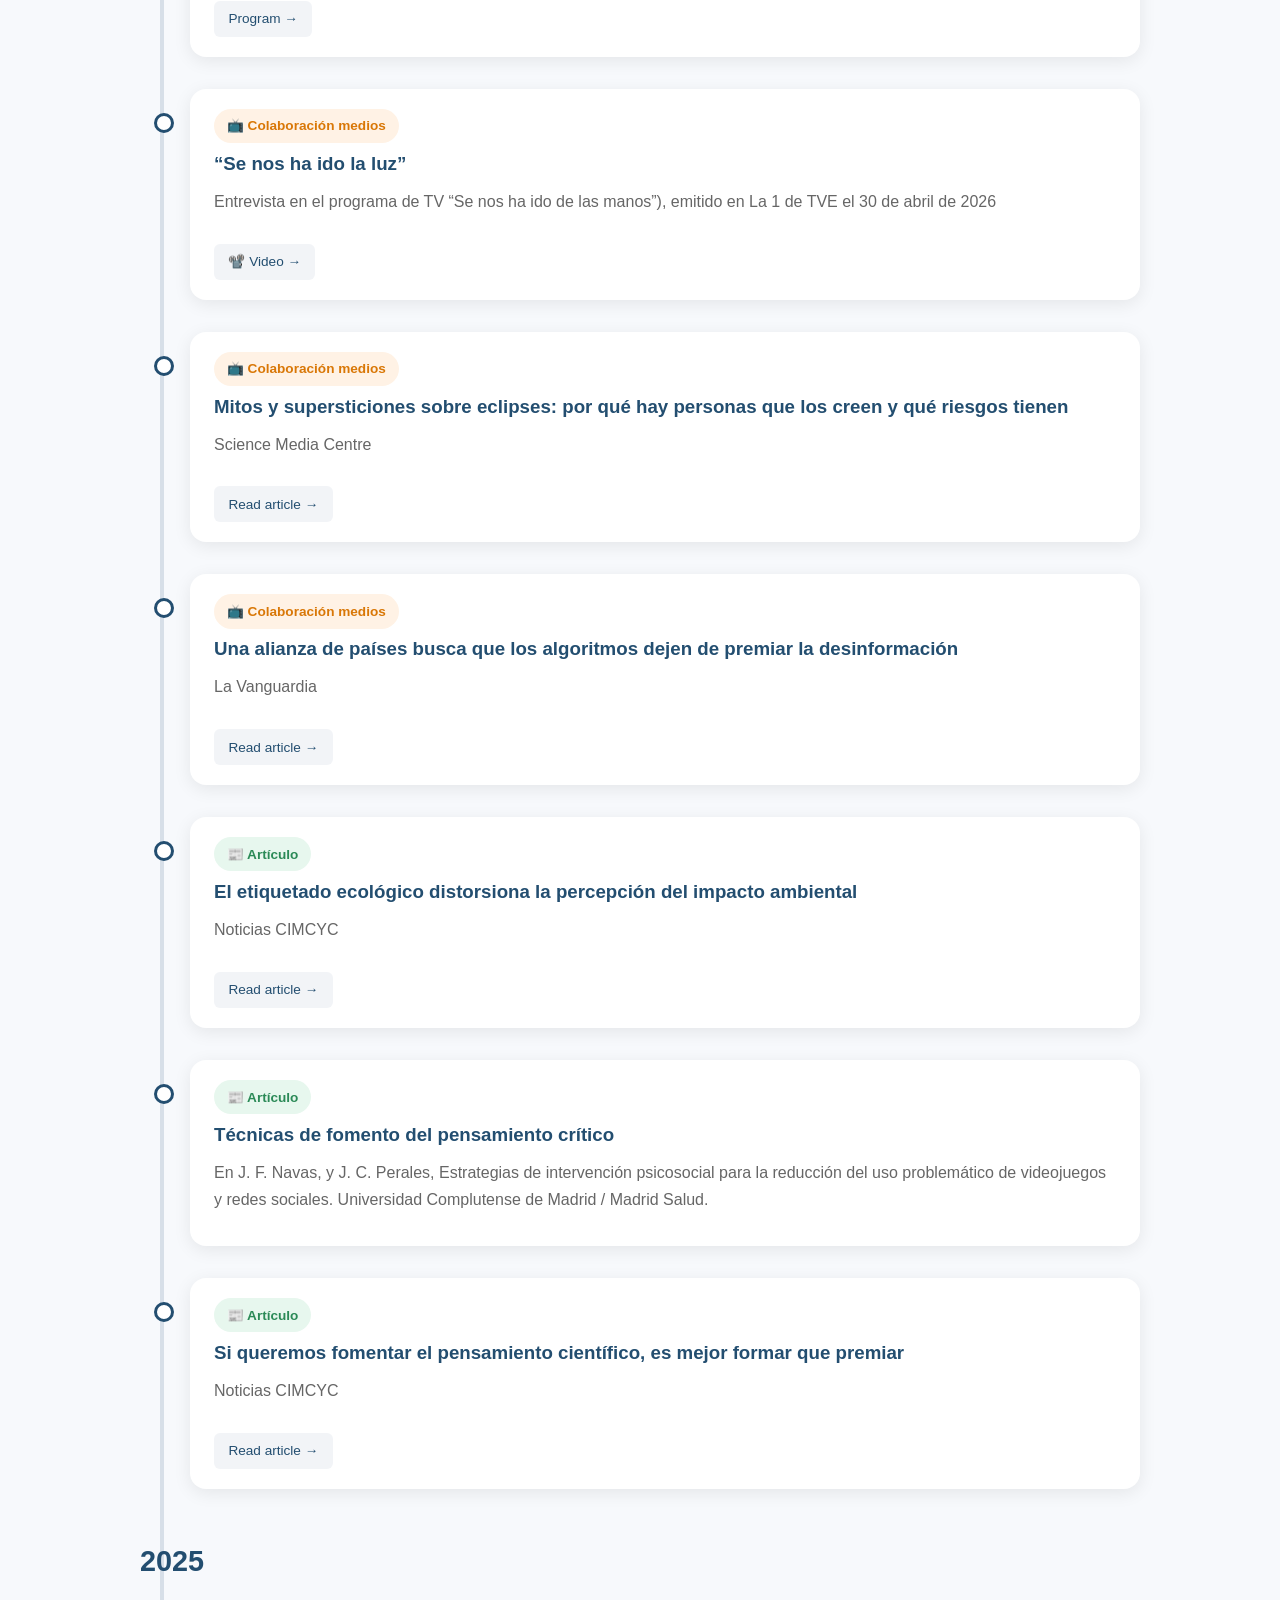
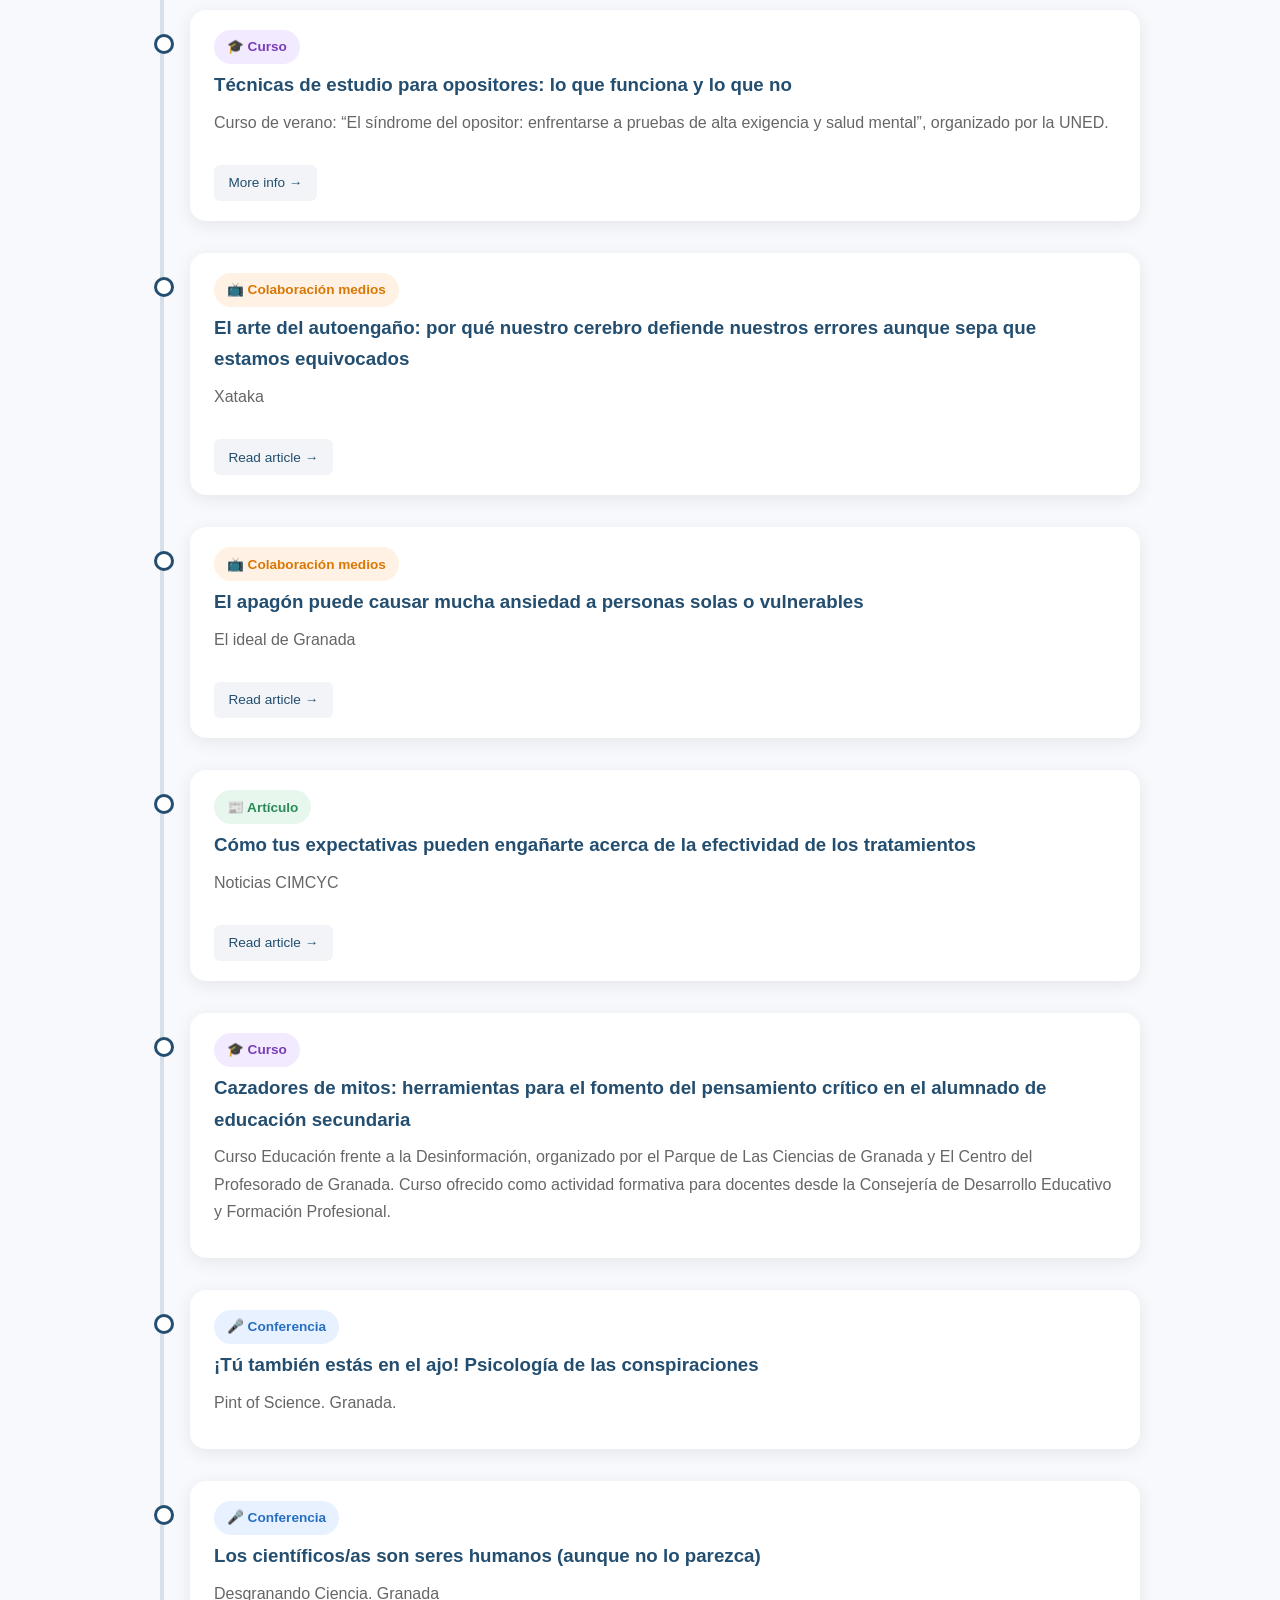
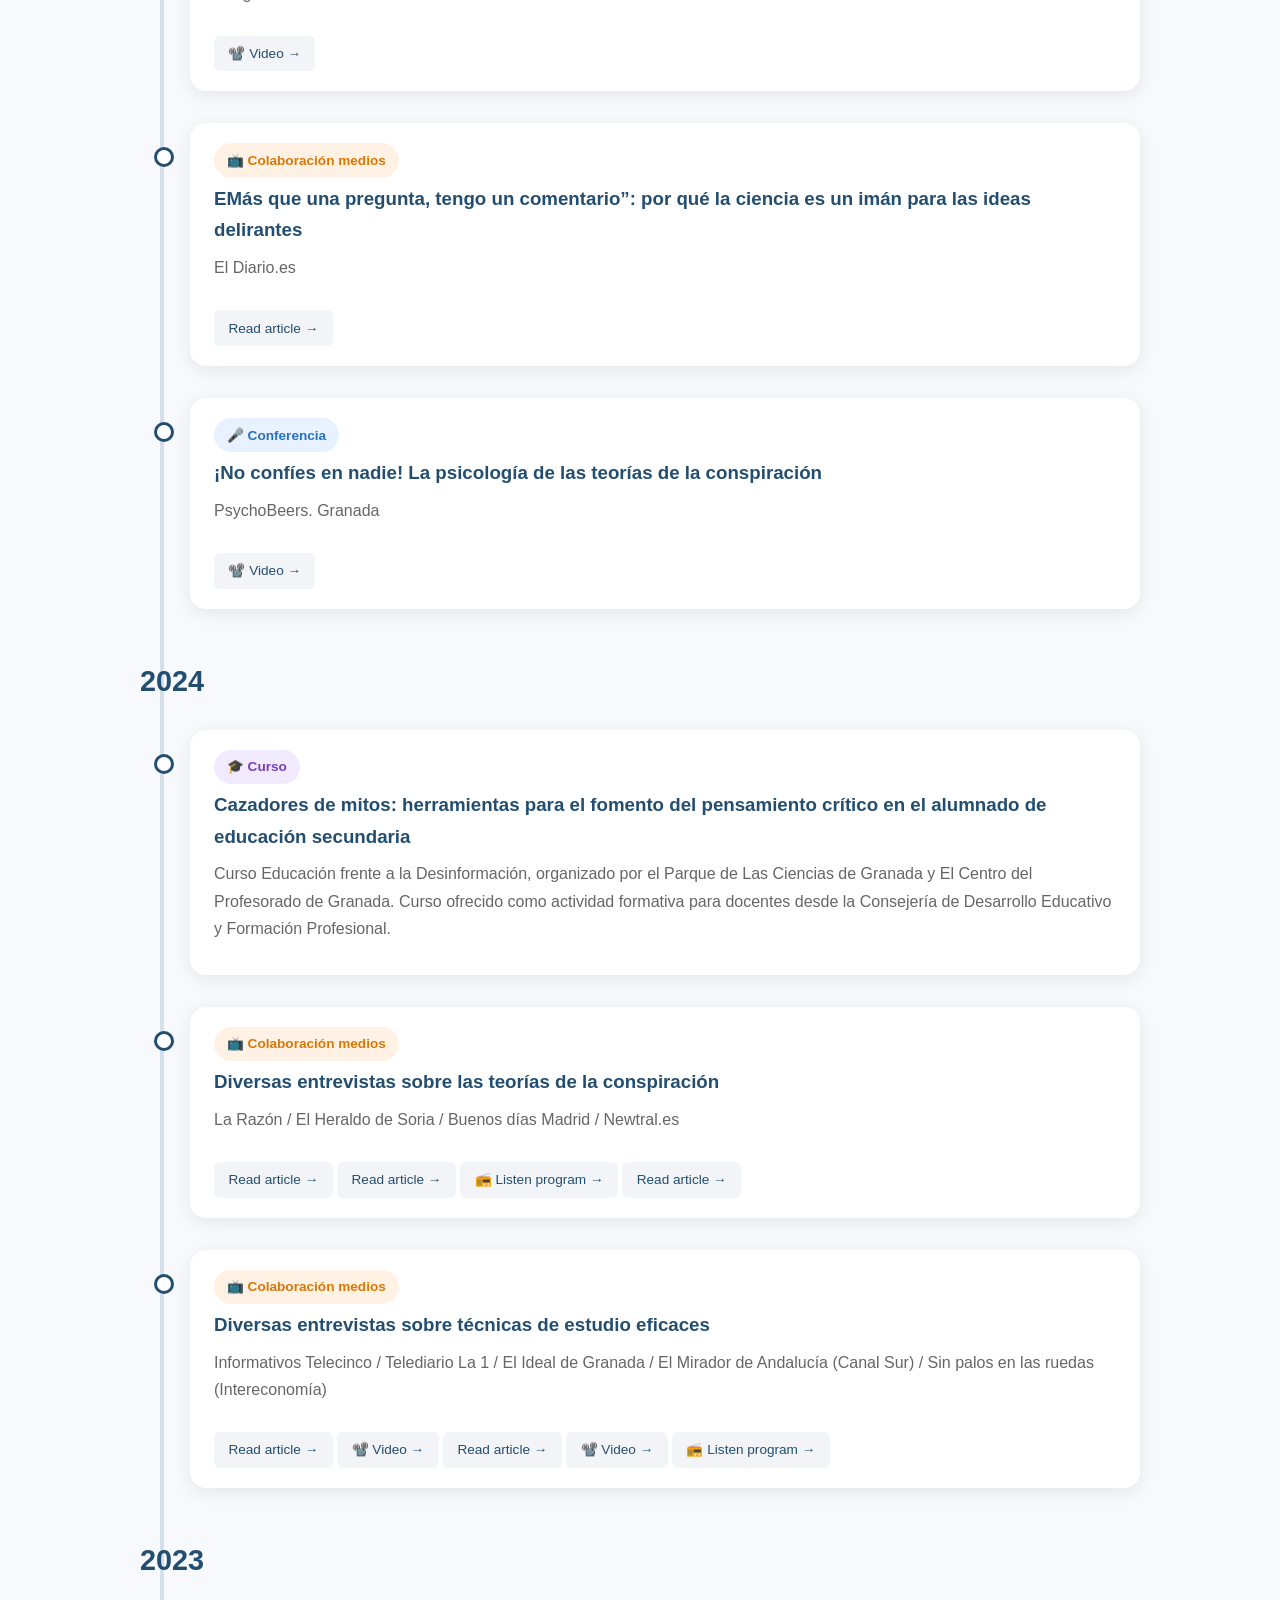
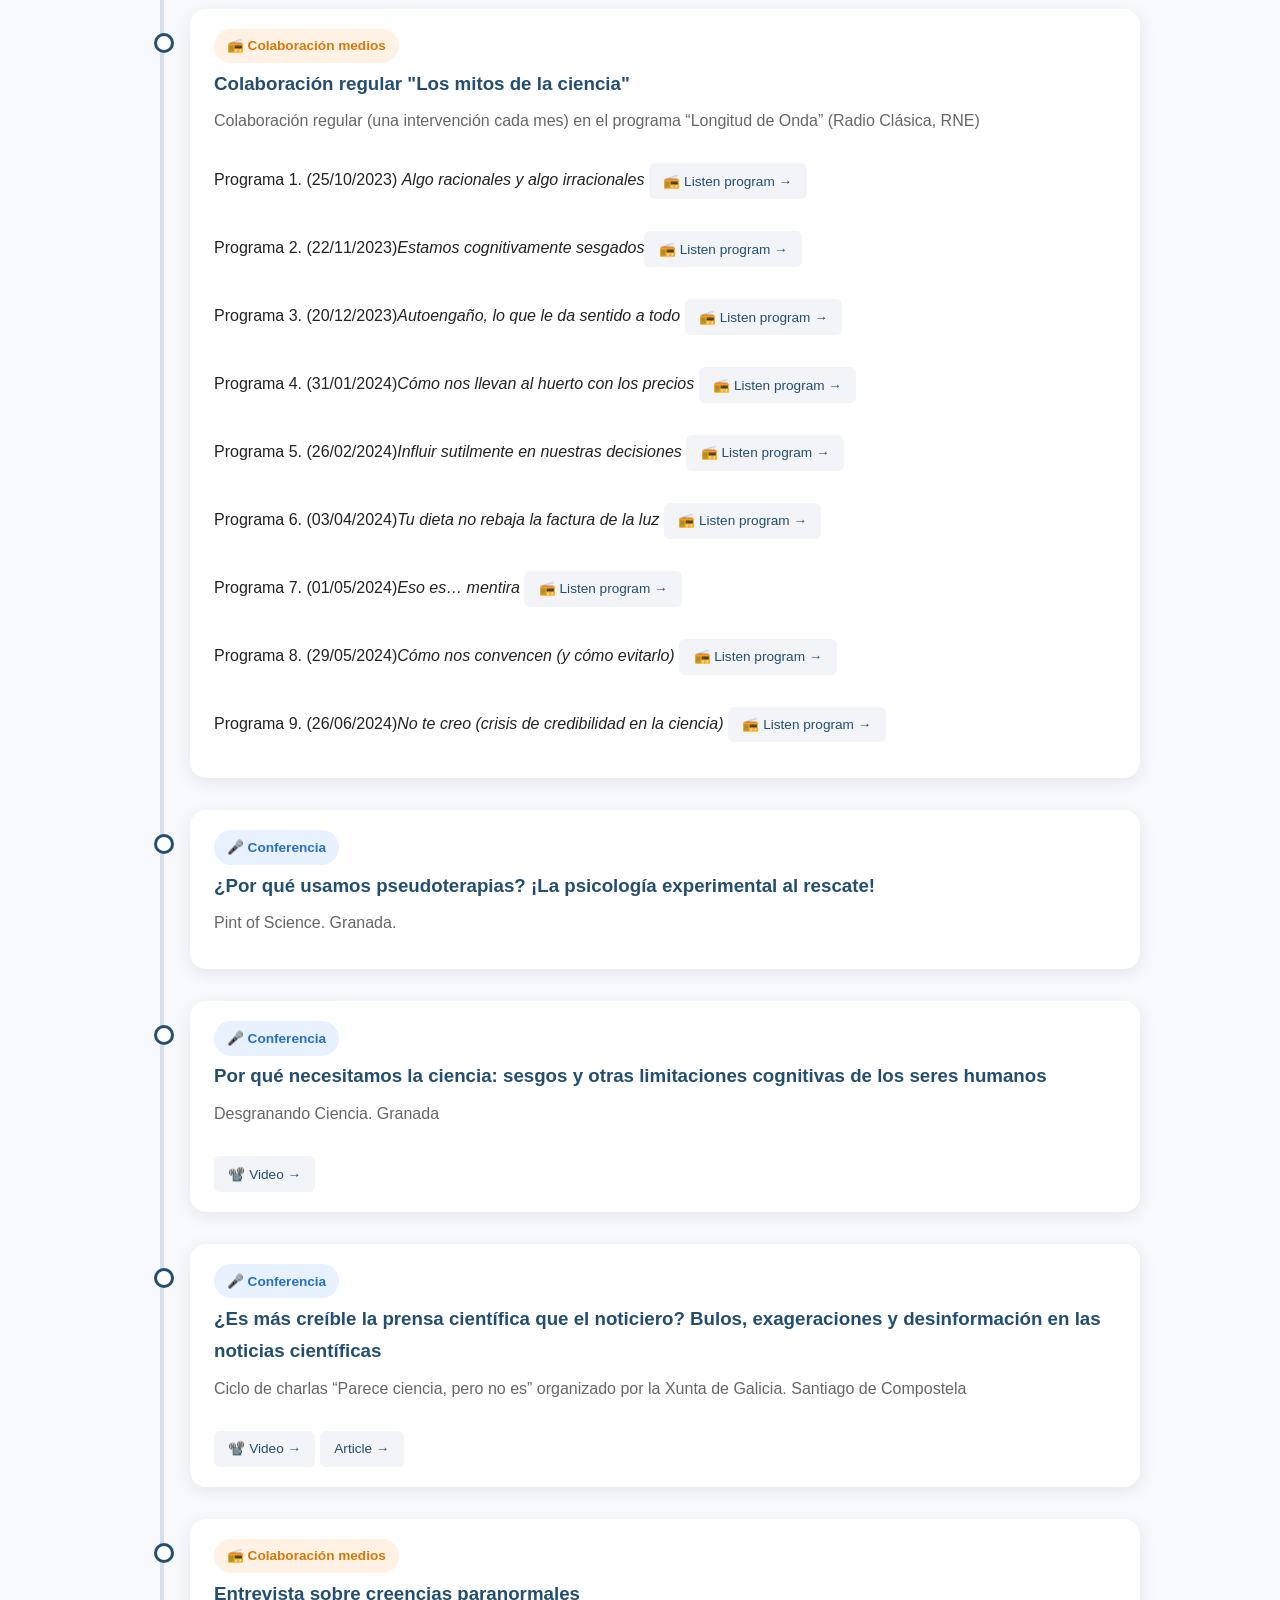
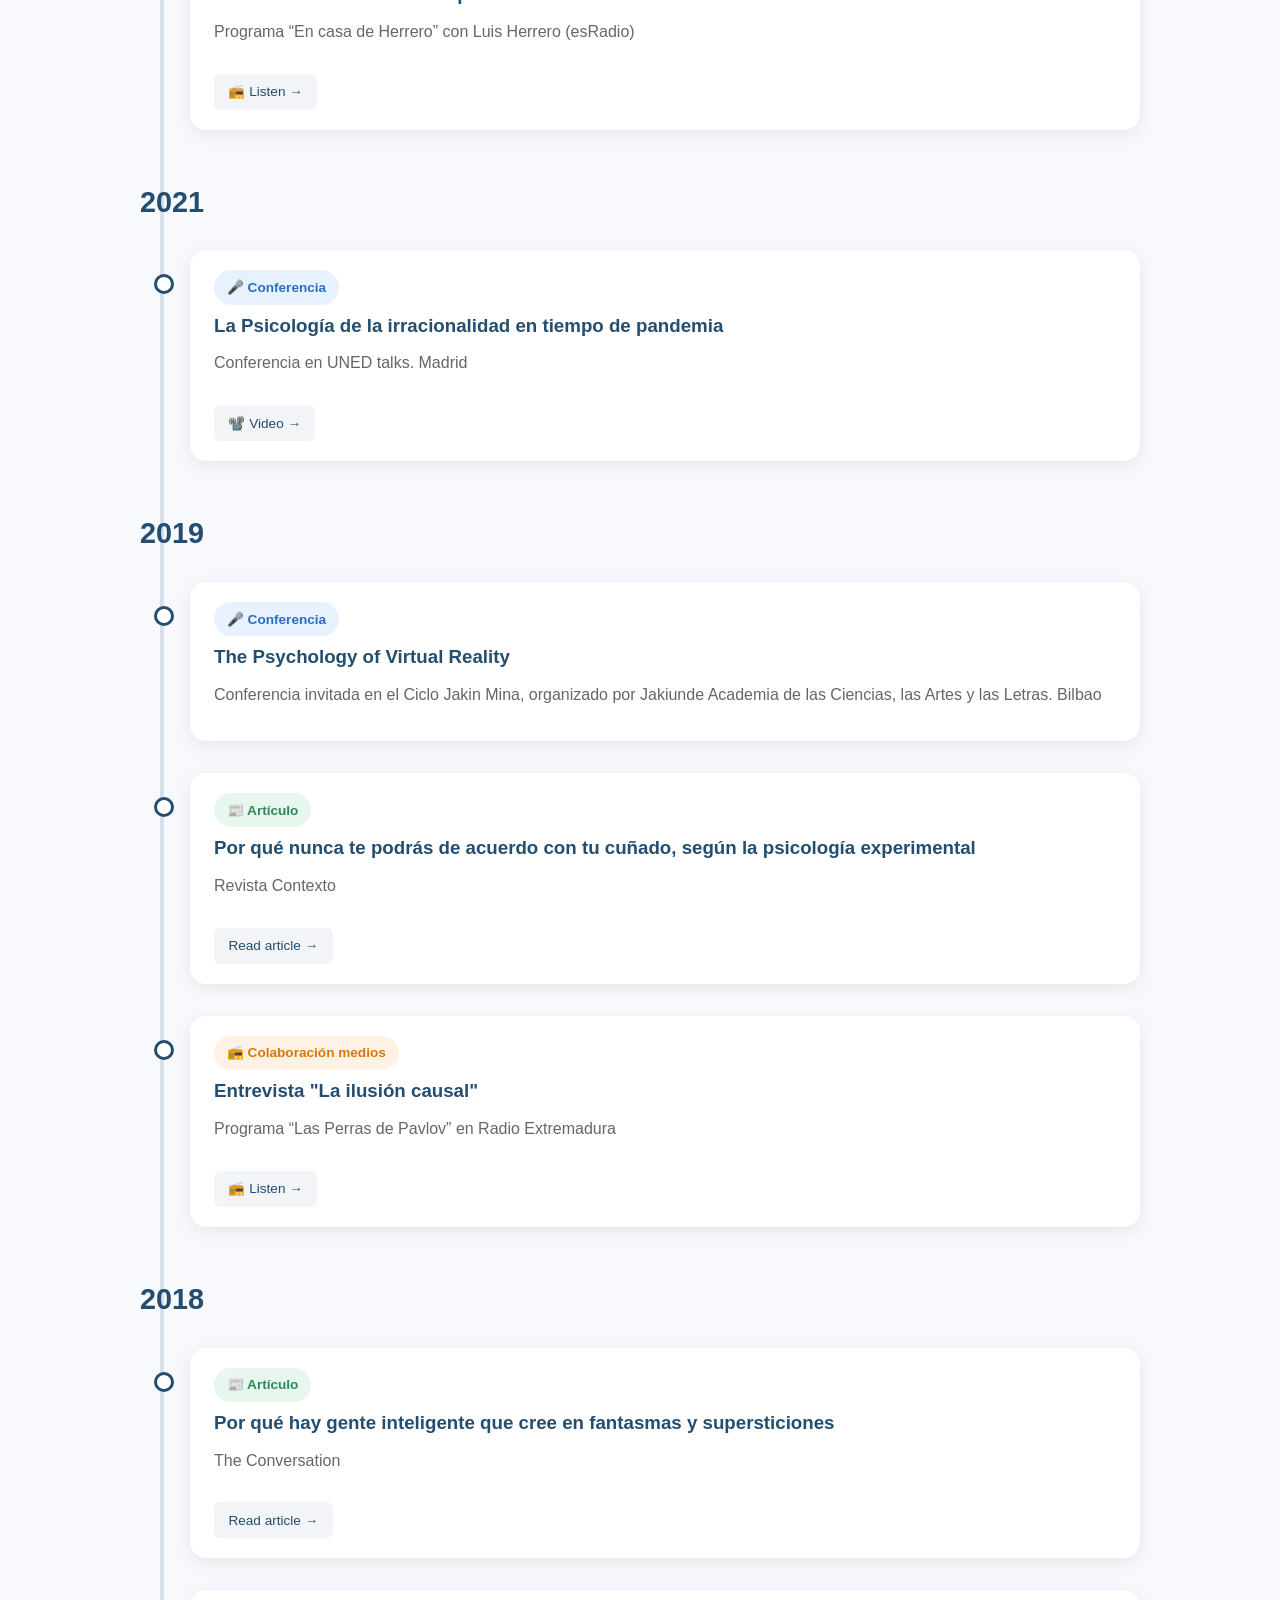
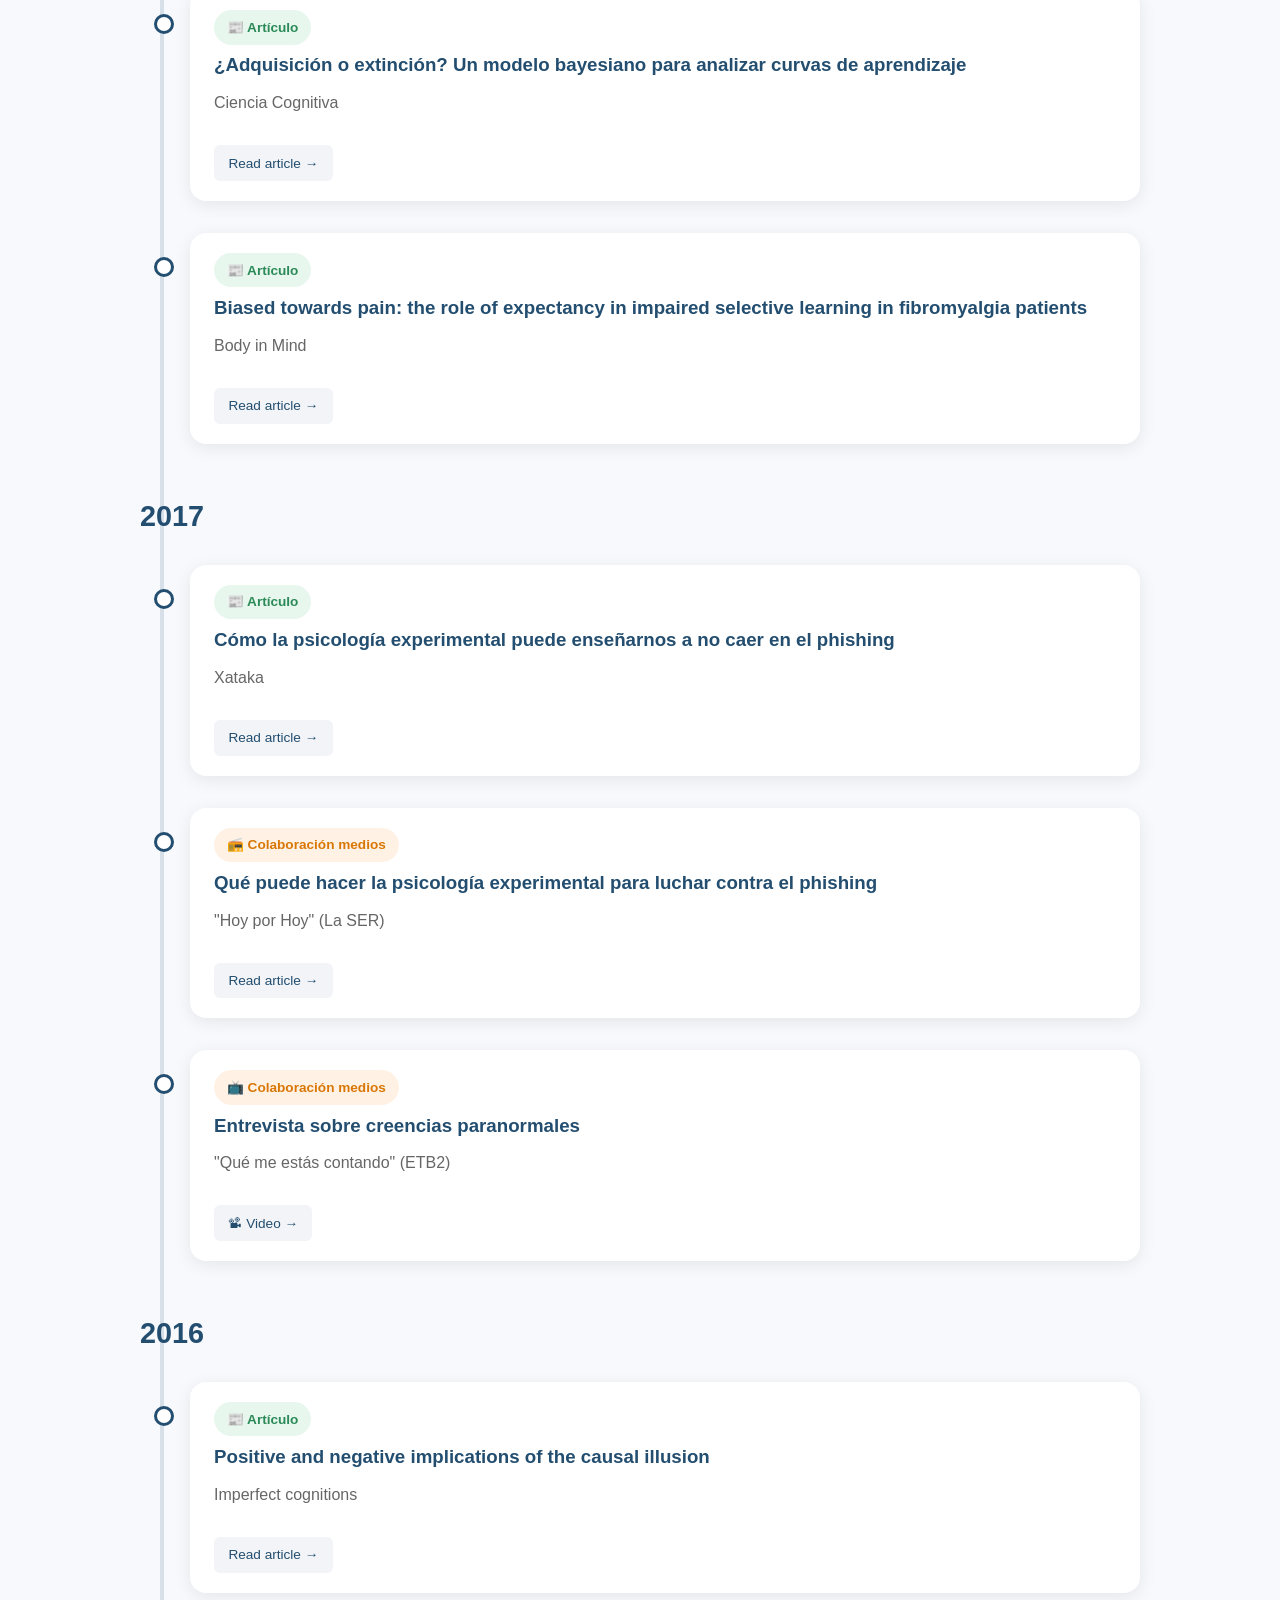
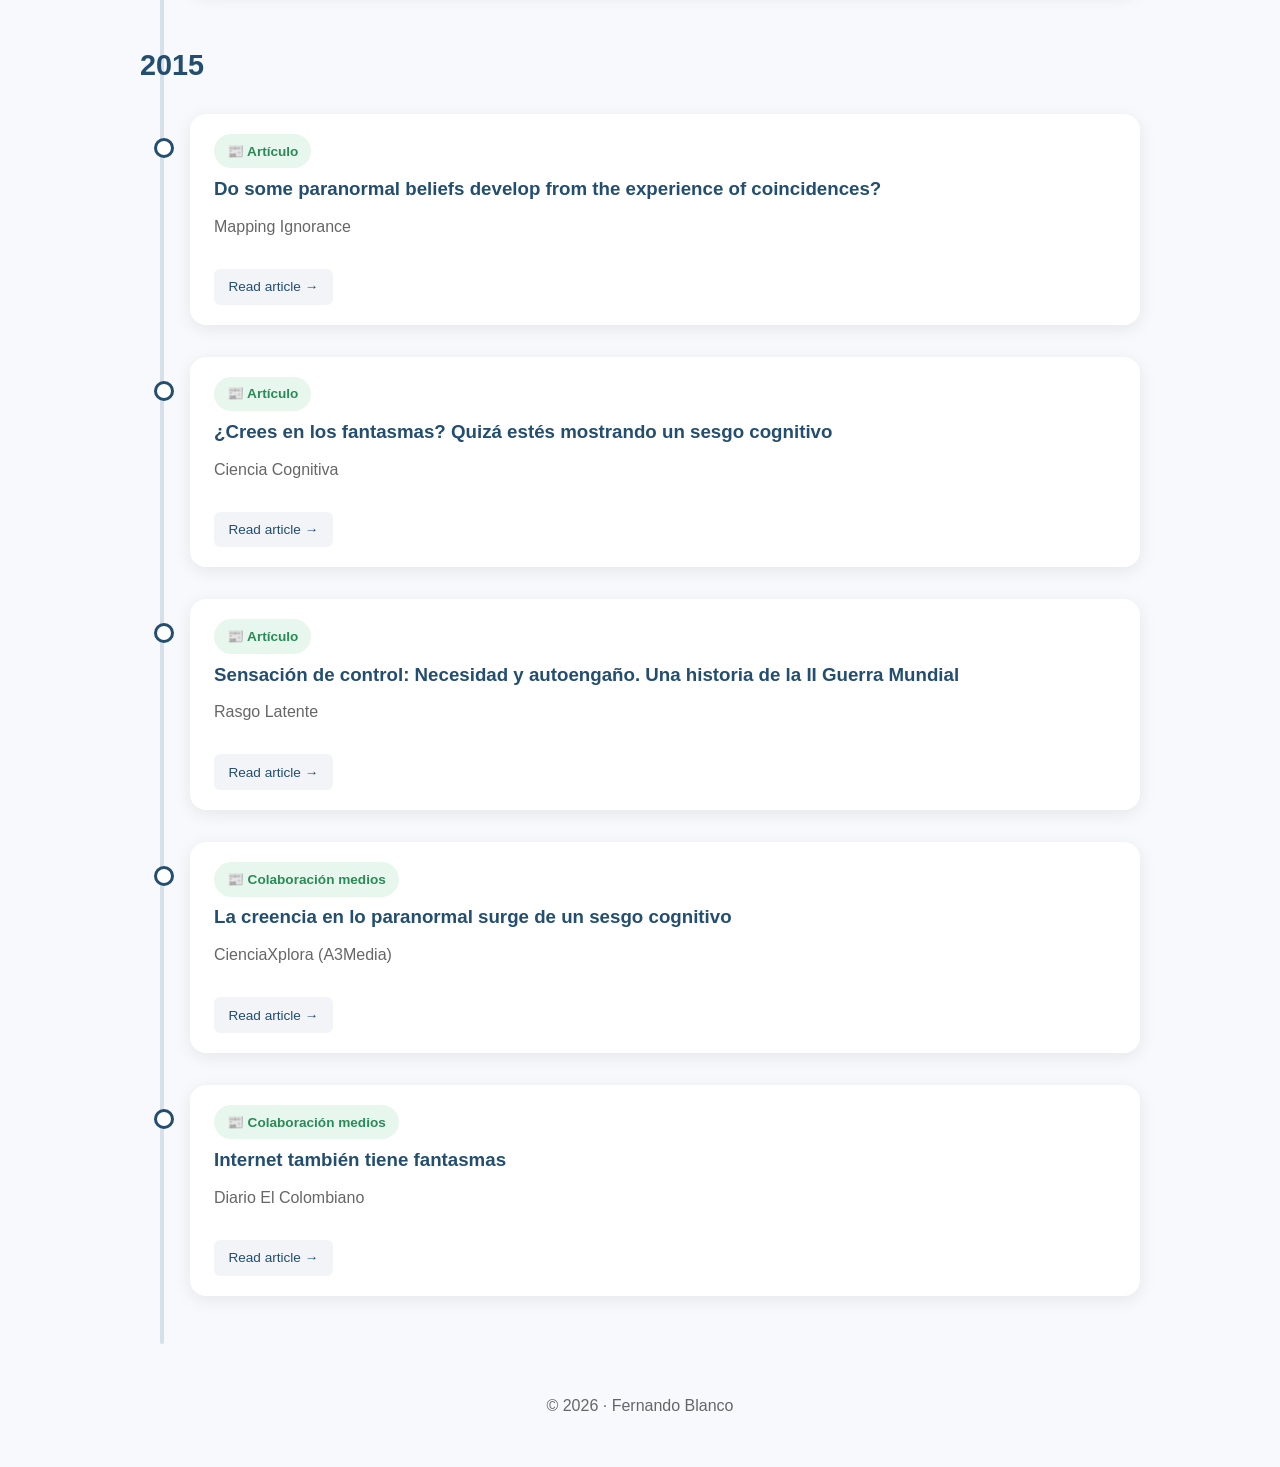
==== commit 22008bf4: "Update outreach.html" ====
--- a/outreach.html
+++ b/outreach.html
@@ -269,6 +269,9 @@
 
 </div>
 	
+	<div id="no-results" style="display: none; text-align: center; padding: 3rem 1rem; color: var(--muted);">
+  <p style="font-size: 1.2rem; margin: 0;">❌ No se encontraron eventos en esta categoría.</p>
+	</div>
 	
  
 <div class="timeline">
@@ -635,4 +638,4 @@
 </footer>
 
 </body>
-</html>+</html>
--- a/styles.css
+++ b/styles.css
@@ -532,3 +532,82 @@
 
 }
 
+
+.timeline-item a {
+  display: inline-flex;
+  align-items: center;
+  gap: 0.4rem;
+  margin-top: 1rem;
+  padding: 0.4rem 0.9rem;
+  border-radius: 6px;
+  background-color: rgba(35, 78, 112, 0.06); /* Fondo muy sutil */
+  color: var(--primary);
+  text-decoration: none;
+  font-size: 0.85rem;
+  font-weight: 500;
+  transition: all 0.2s ease;
+}
+
+.timeline-item a:hover {
+  background-color: var(--primary);
+  color: #ffffff; /* Invierte colores al hacer hover */
+  transform: translateY(-1px);
+}
+
+/* Contenedor principal de los elementos (si no lo tienes, envuelve tus artículos en un div class="timeline") */
+.timeline {
+  position: relative;
+  padding: 1rem 0;
+}
+
+/* El eje vertical de la línea de tiempo */
+.timeline::before {
+  content: "";
+  position: absolute;
+  left: 20px; /* Alineado al lado izquierdo */
+  top: 0;
+  width: 4px;
+  height: 100%;
+  background: rgba(35, 78, 112, 0.15); /* Color principal difuminado */
+  border-radius: 2px;
+}
+
+/* Ajuste de las tarjetas para dejar espacio al eje */
+.timeline-item {
+  position: relative;
+  margin-left: 50px; /* Desplaza la tarjeta a la derecha de la línea */
+  margin-bottom: 2rem;
+  background: var(--card);
+  padding: 1.25rem 1.5rem;
+  border-radius: var(--radius);
+  box-shadow: var(--shadow);
+  transition: transform 0.2s ease, box-shadow 0.2s ease;
+}
+
+/* El "nodo" o punto circular en la línea de tiempo por cada evento */
+.timeline-item::before {
+  content: "";
+  position: absolute;
+  left: -36px; /* Lo posiciona exactamente encima de la línea vertical */
+  top: 24px;
+  width: 14px;
+  height: 14px;
+  border-radius: 50%;
+  background: var(--card);
+  border: 3px solid var(--primary); /* Círculo con el color de tu identidad */
+  z-index: 2;
+  transition: background 0.2s ease, border-color 0.2s ease;
+}
+
+/* Animación y feedback visual al pasar el cursor sobre la tarjeta */
+.timeline-item:hover {
+  transform: translateX(4px);
+  box-shadow: 0 6px 20px rgba(0,0,0,0.06);
+}
+
+.timeline-item:hover::before {
+  background: var(--accent); /* El nodo se ilumina al pasar por encima */
+  border-color: var(--accent);
+}
+
+
